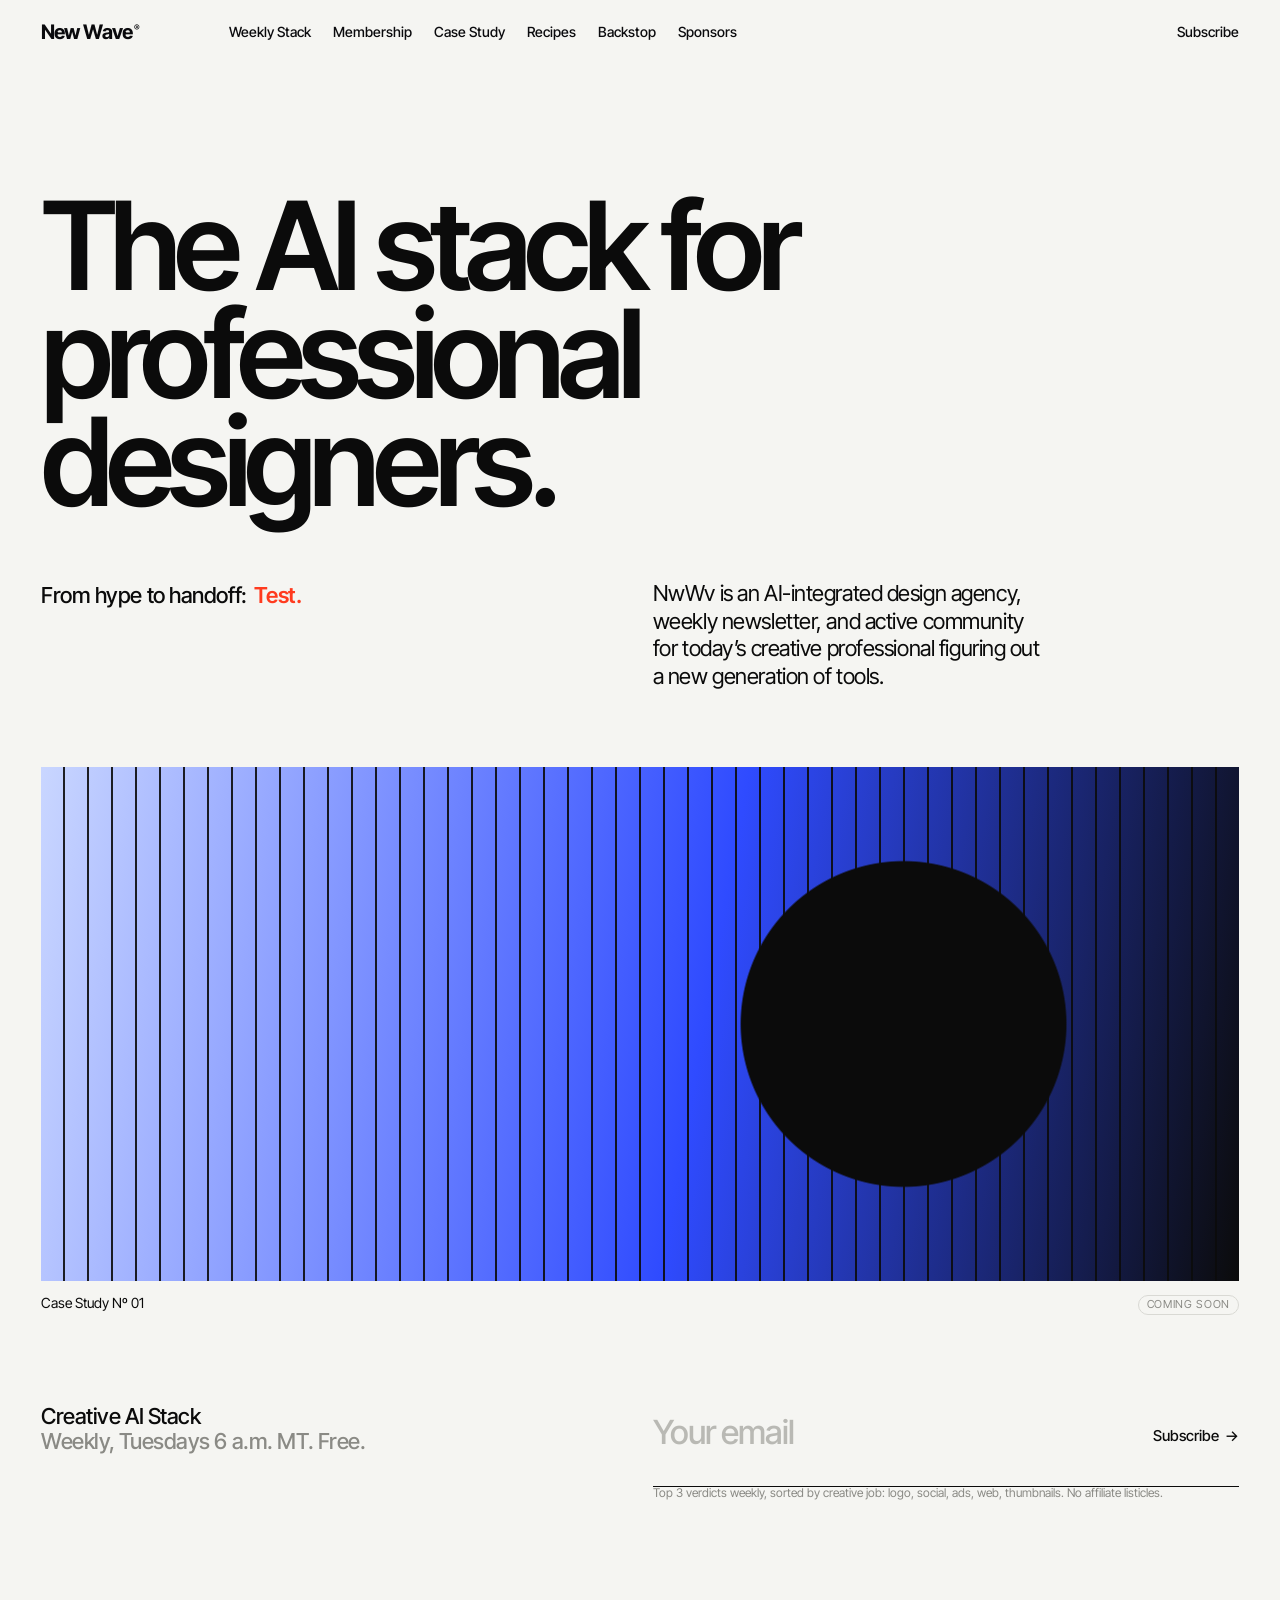
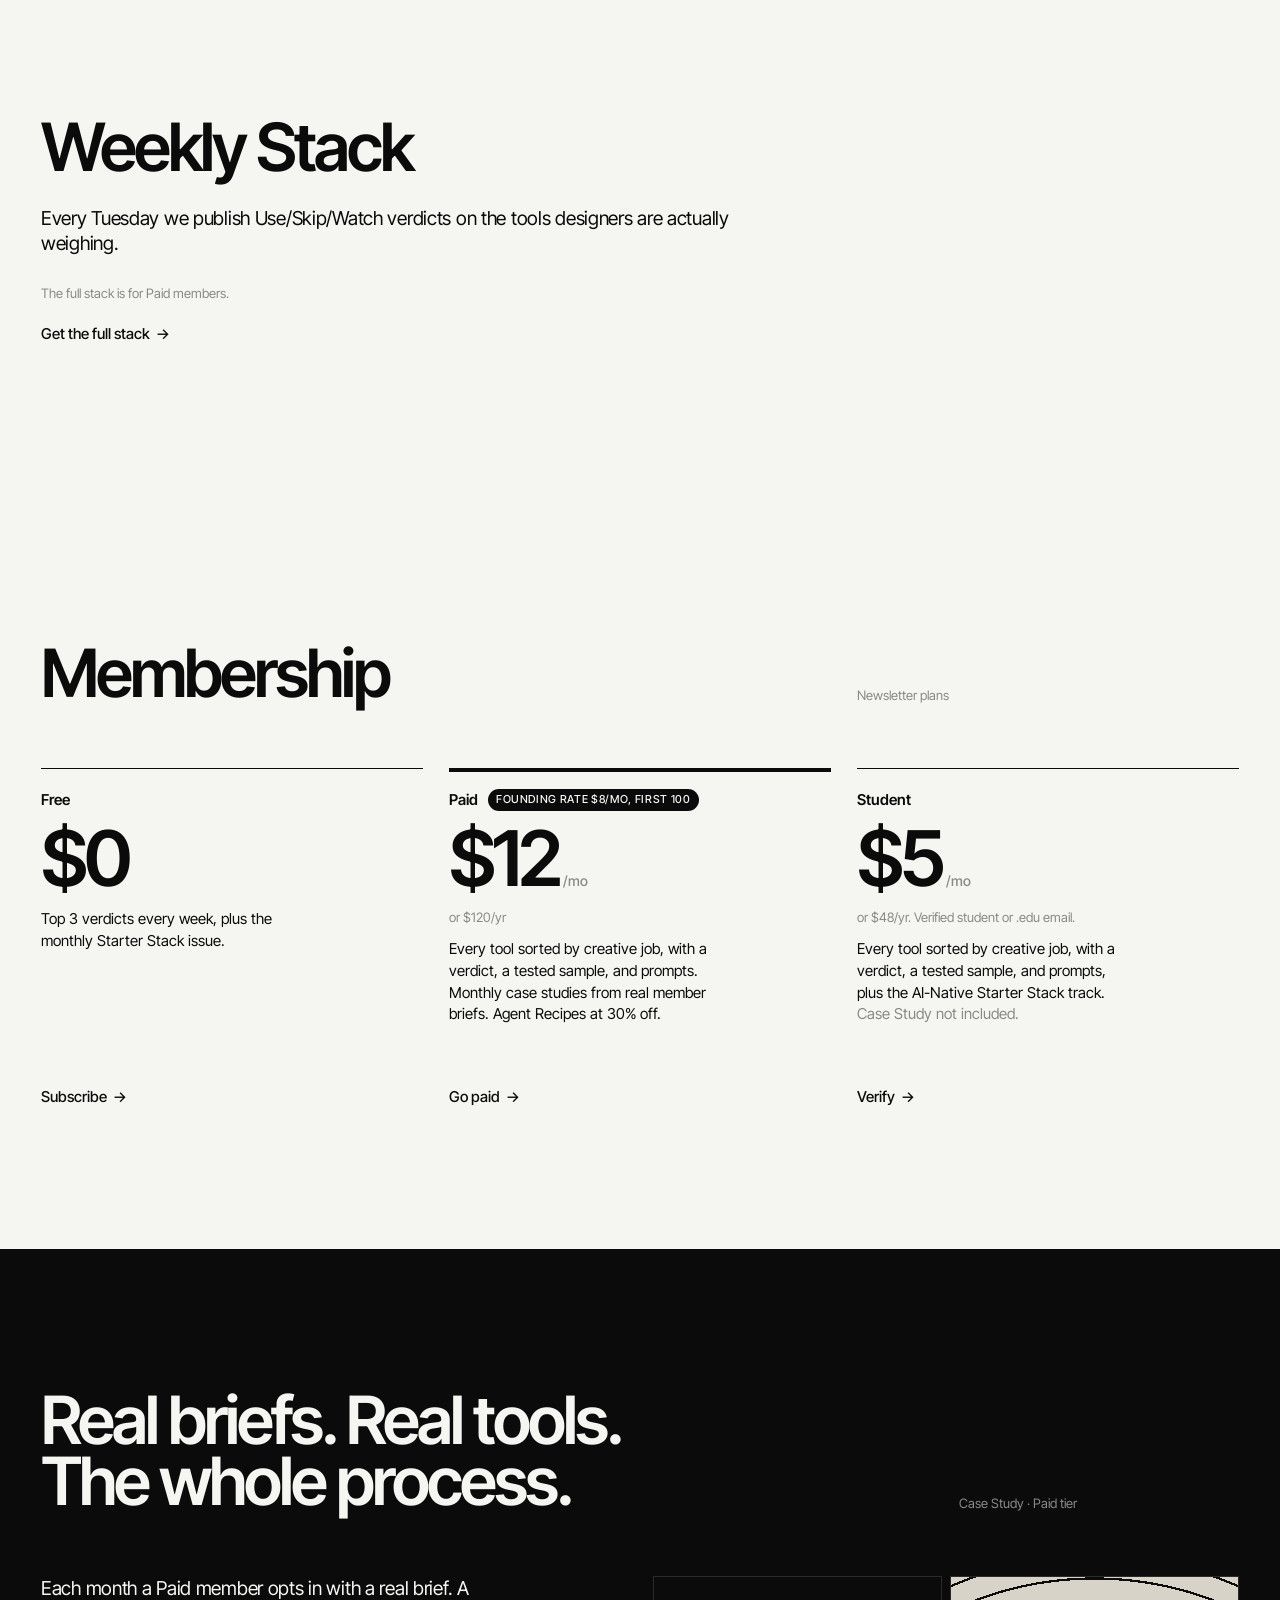
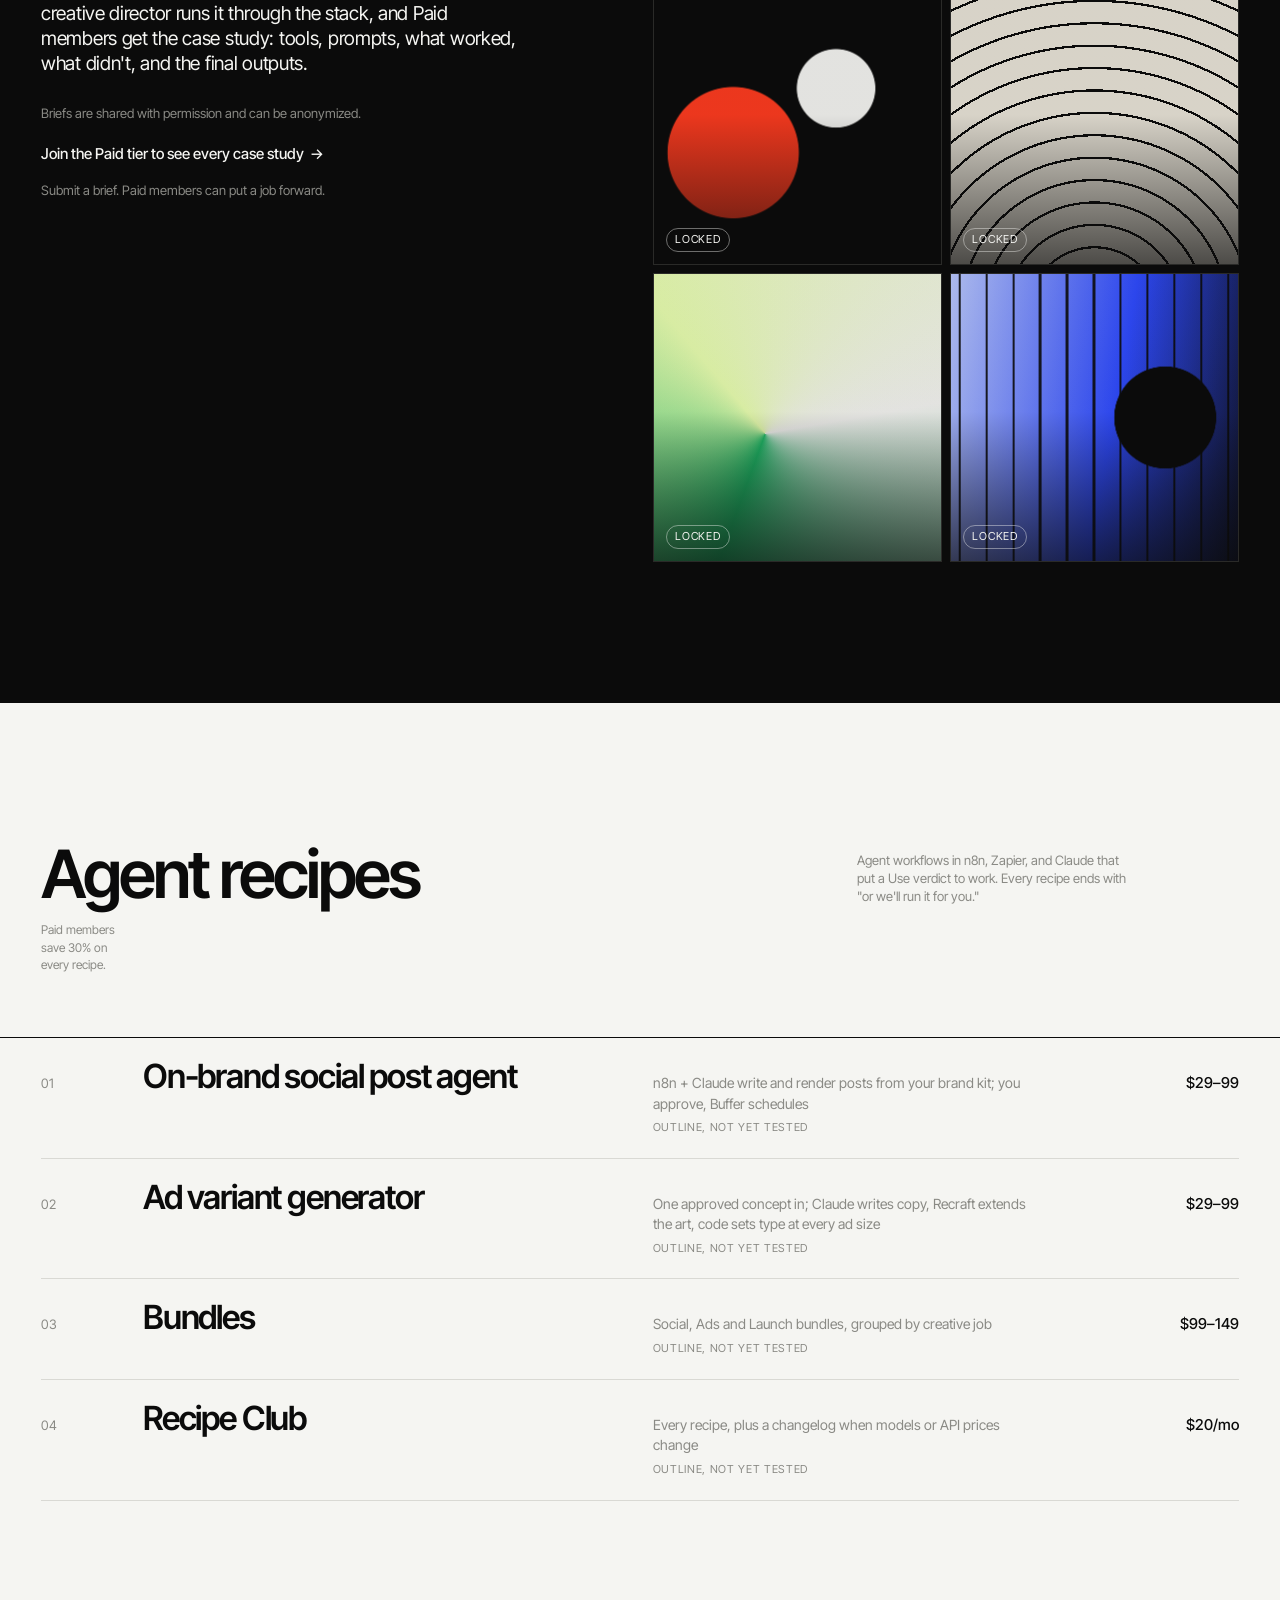
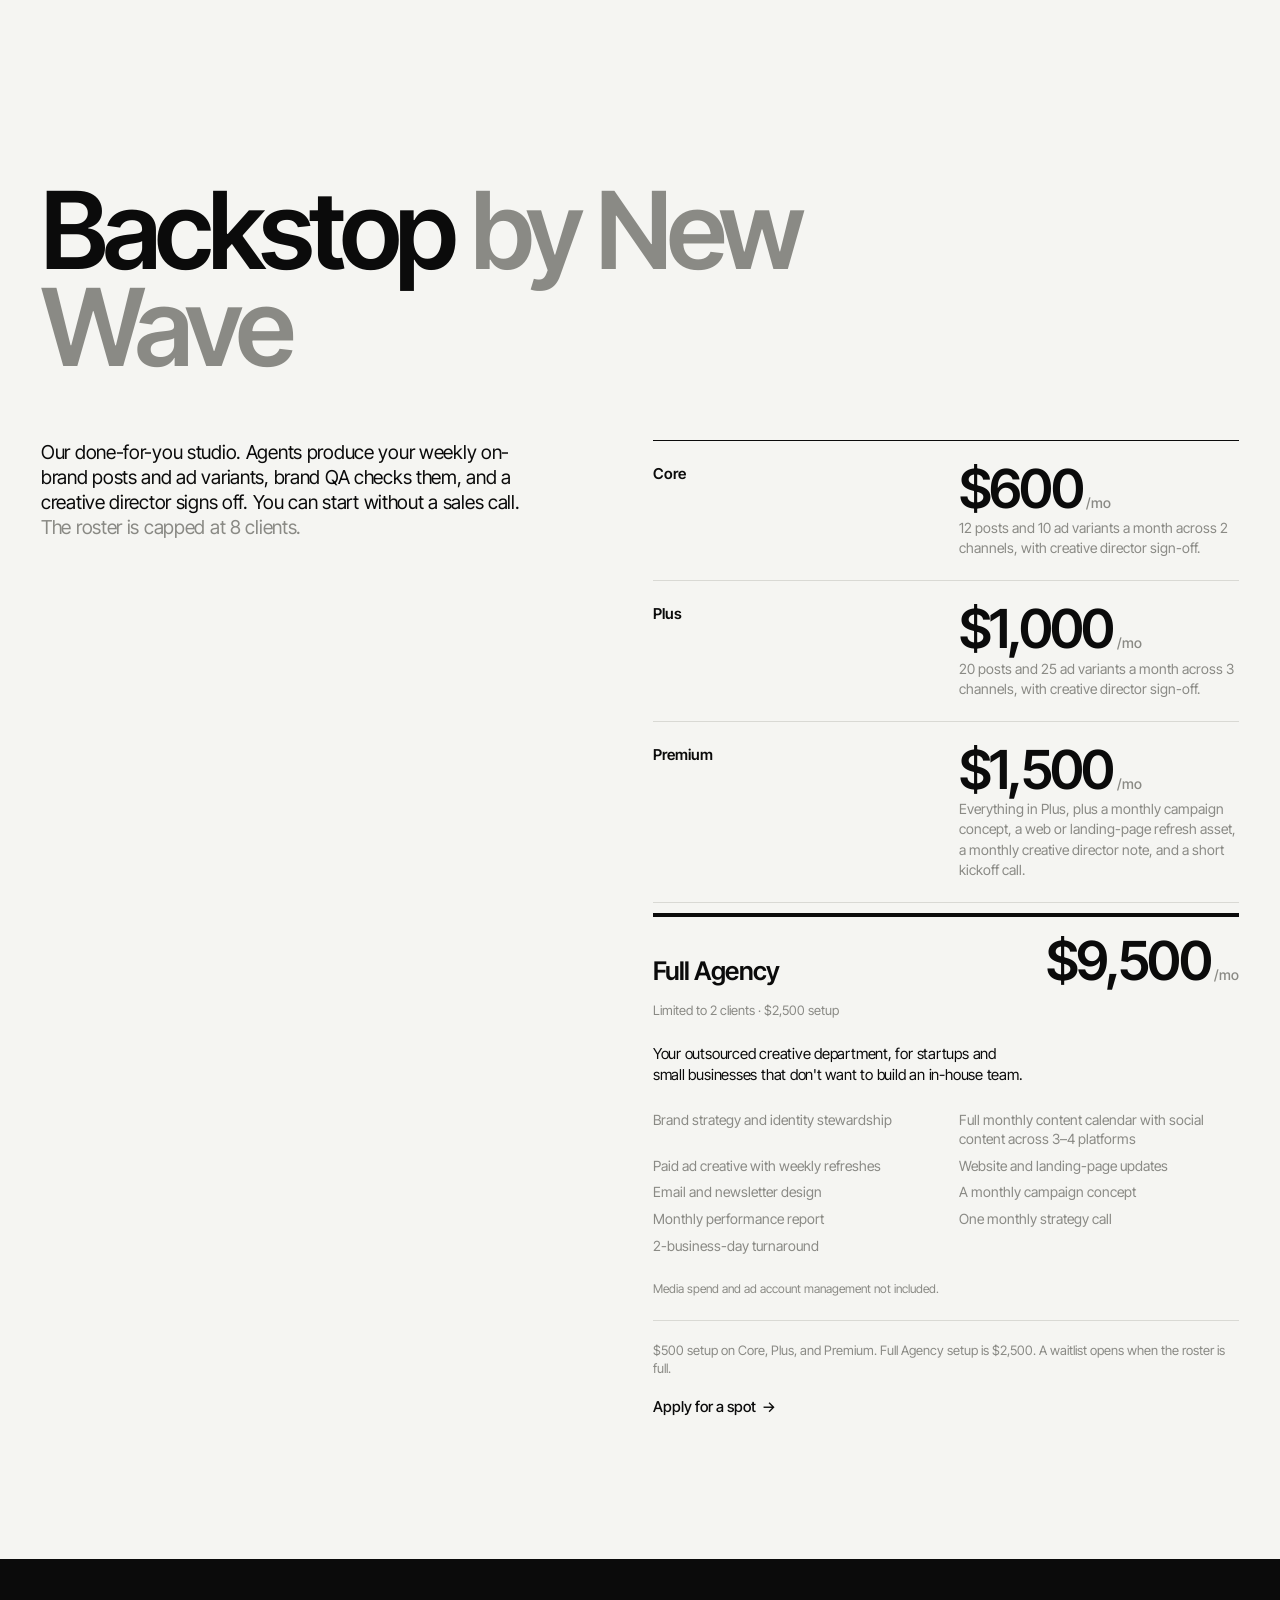
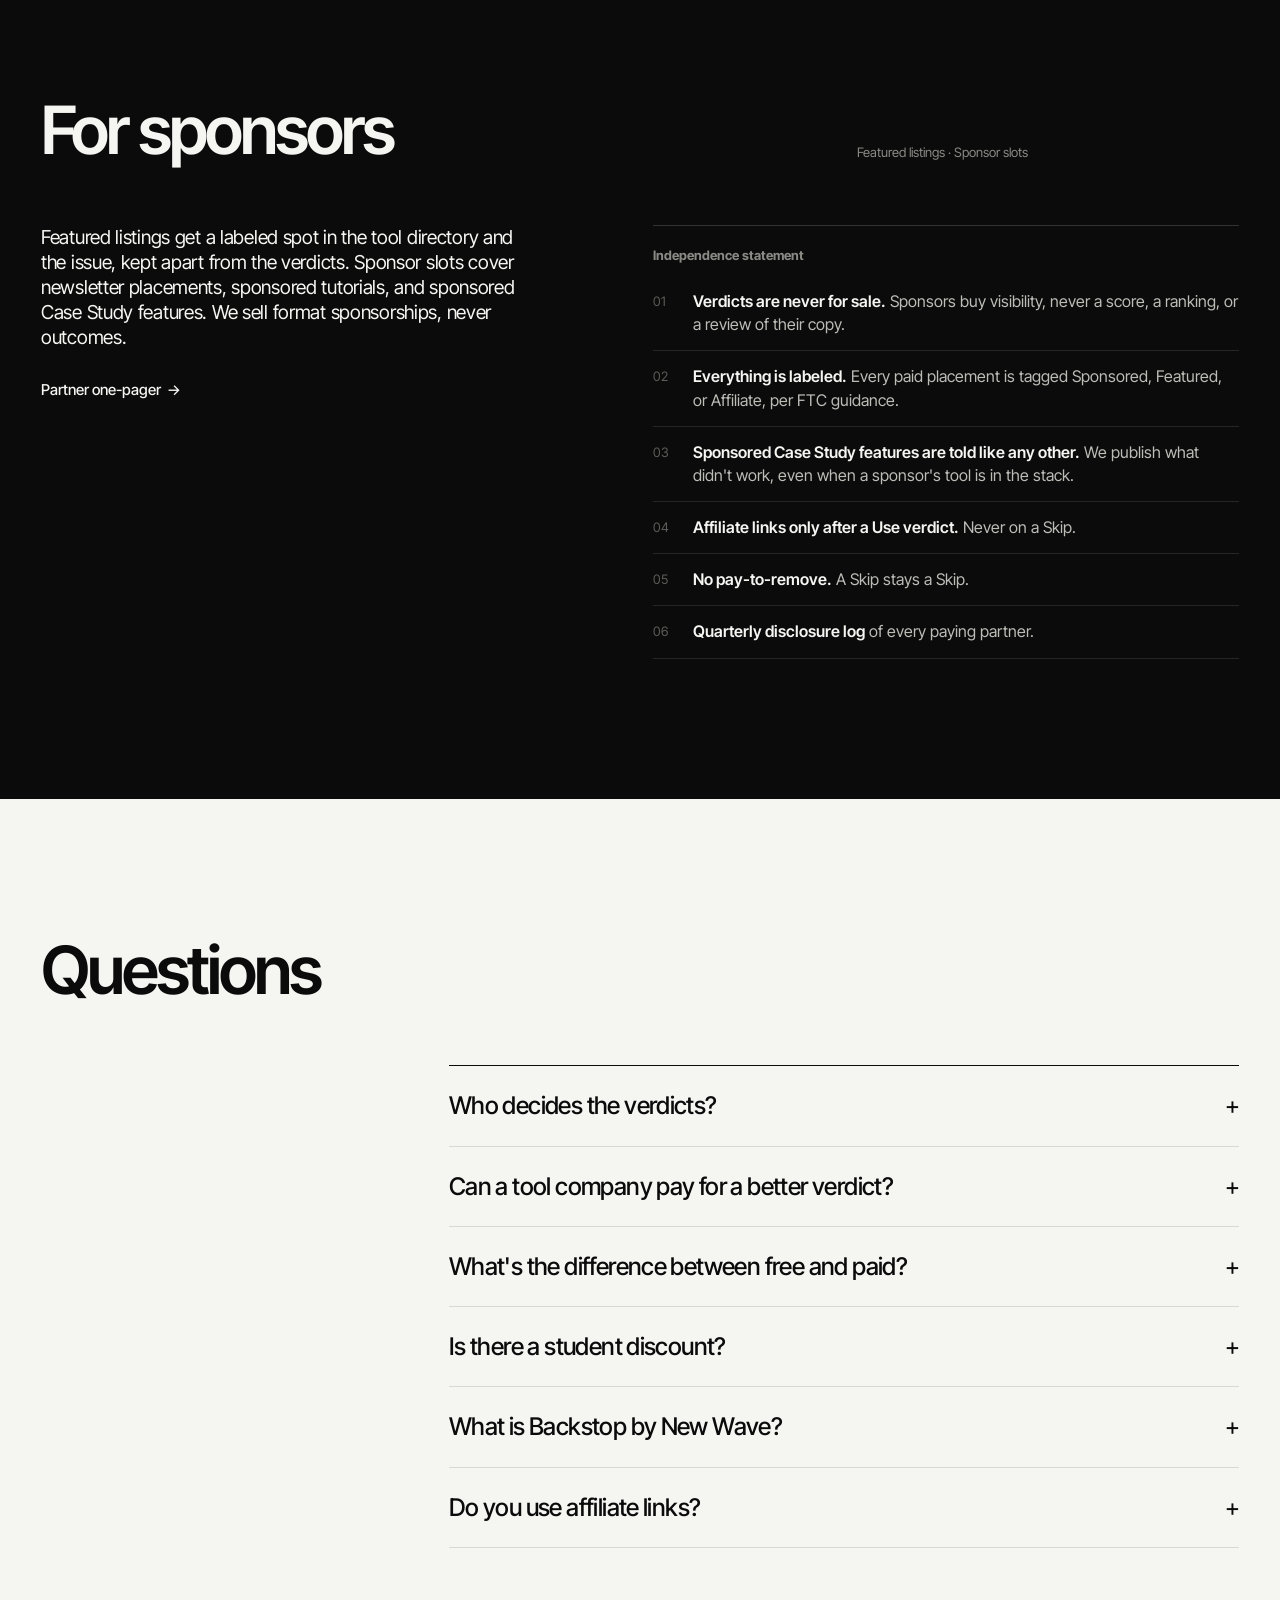
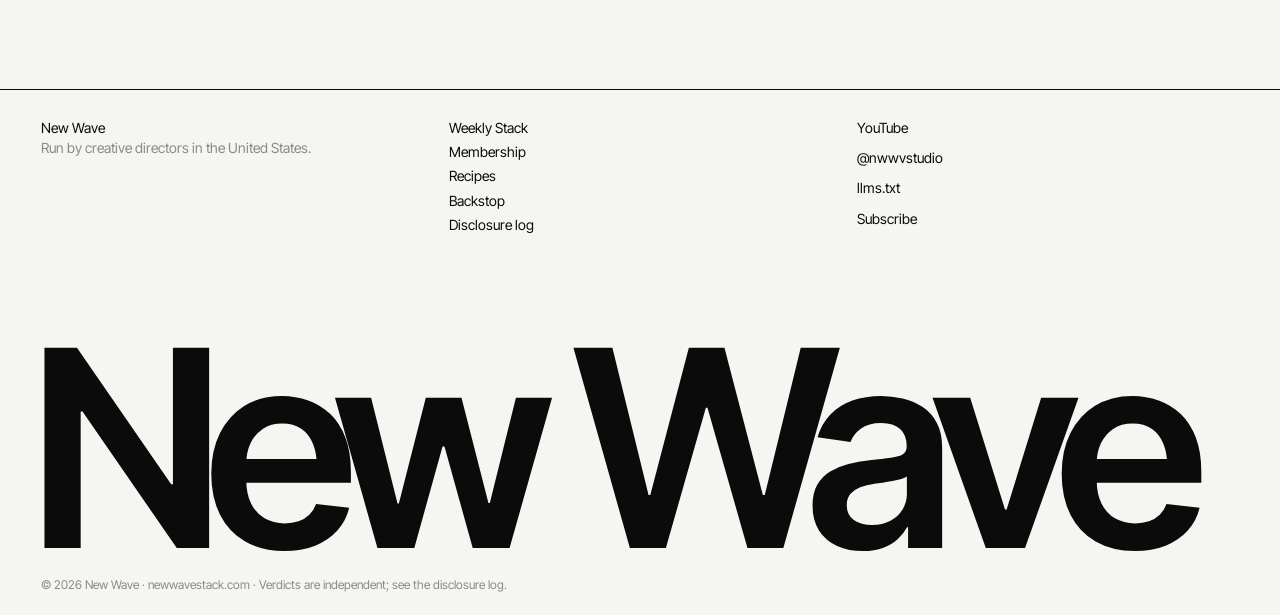
==== index.html @ 05b8a493 "Fix newsletter signup across the site hosts Co-authored-by: coltbaby <coltbaby@users.noreply.github." ====
<!doctype html>
<html lang="en">
<head>
<meta charset="utf-8">
<meta name="viewport" content="width=device-width, initial-scale=1">
<title>New Wave: The AI stack for professional designers</title>
<meta name="description" content="New Wave tests new AI tools on real creative jobs every week and gives a creative director's verdict: Use, Skip, or Watch. Get the Creative AI Stack newsletter, case studies, agent recipes, and Backstop, our done-for-you studio.">
<link rel="canonical" href="https://newwavestack.com/">
<meta name="robots" content="index, follow">
<meta name="theme-color" content="#0b0b0b">
<meta property="og:type" content="website">
<meta property="og:site_name" content="New Wave">
<meta property="og:title" content="New Wave: The AI stack for professional designers">
<meta property="og:description" content="Weekly Use / Skip / Watch verdicts on AI tools, sorted by creative job. From a working creative director.">
<meta property="og:url" content="https://www.newwavestack.com">
<meta property="og:image" content="https://www.newwavestack.com/og.png">
<meta name="twitter:card" content="summary_large_image">
<meta name="twitter:site" content="@nwwvstudio">
<meta name="twitter:title" content="New Wave: The AI stack for professional designers">
<meta name="twitter:description" content="Weekly Use / Skip / Watch verdicts on AI tools, sorted by creative job.">
<meta name="twitter:image" content="https://www.newwavestack.com/og.png">
<link rel="icon" href="/favicon.ico" sizes="32x32">
<link rel="icon" href="/favicon.svg" type="image/svg+xml">
<link rel="apple-touch-icon" href="/apple-touch-icon.png">
<link rel="manifest" href="/site.webmanifest">
<link rel="alternate" type="text/plain" href="/llms.txt" title="LLM summary">
<link rel="preconnect" href="https://fonts.googleapis.com"><link rel="preconnect" href="https://fonts.gstatic.com" crossorigin>
<link href="https://fonts.googleapis.com/css2?family=Inter+Tight:ital,wght@0,400;0,500;0,600;0,700;1,400&display=swap" rel="stylesheet">
<link rel="stylesheet" href="styles.css">
<script type="application/ld+json">
{"@context":"https://schema.org","@graph":[
{"@type":"Organization","@id":"https://newwavestack.com/#org","name":"New Wave","url":"https://newwavestack.com/","logo":"https://newwavestack.com/logo.png","slogan":"The AI stack for professional designers","address":{"@type":"PostalAddress","addressCountry":"US"},"sameAs":["https://x.com/nwwvstudio"]},
{"@type":"WebSite","@id":"https://newwavestack.com/#website","url":"https://newwavestack.com/","name":"New Wave","description":"Weekly Use / Skip / Watch verdicts on AI tools for professional designers.","publisher":{"@id":"https://newwavestack.com/#org"},"inLanguage":"en-US"},
{"@type":"FAQPage","mainEntity":[
{"@type":"Question","name":"Who decides the verdicts?","acceptedAnswer":{"@type":"Answer","text":"AI agents scout and run first-pass tests. A working creative director reviews the outputs and makes every final Use / Skip / Watch call."}},
{"@type":"Question","name":"Can a tool company pay for a better verdict?","acceptedAnswer":{"@type":"Answer","text":"No. Sponsors and featured listings buy labeled visibility, never a score, a ranking, or copy review. There is no pay-to-remove for Skip verdicts."}},
{"@type":"Question","name":"What is the difference between free and paid?","acceptedAnswer":{"@type":"Answer","text":"Free readers get the top 3 verdicts in the Tuesday newsletter. The full Weekly Stack is for Paid members. Paid is $12/mo or $120/yr, with a founding rate of $8/mo for the first 100 members. Paid members get every tool sorted by creative job, tested samples, prompts, and monthly case studies from real member briefs, plus 30% off every Agent Recipe."}},
{"@type":"Question","name":"Is there a student discount?","acceptedAnswer":{"@type":"Answer","text":"Yes. Verified students or .edu emails get the paid newsletter for $5/mo or $48/yr, plus the AI-Native Starter Stack track. Case Study is not included."}},
{"@type":"Question","name":"What is Backstop by New Wave?","acceptedAnswer":{"@type":"Answer","text":"Our done-for-you studio. Agents produce weekly on-brand social posts and ad variants, and a human creative director approves them. Plans are $600, $1,000, or $1,500 per month plus a $500 setup fee, with a roster capped at 8 clients. Full Agency is $9,500 per month plus a $2,500 setup fee, limited to 2 clients."}},
{"@type":"Question","name":"Do you use affiliate links?","acceptedAnswer":{"@type":"Answer","text":"Only on tools rated Use, always disclosed, and never on tools rated Skip. Affiliate status never decides a verdict."}}
]}]}
</script>
</head>
<body>
<a class="skiplink" href="#main">Skip to content</a>
<header class="nav" data-nav>
  <a href="#" class="logo" aria-label="New Wave">N<span class="logo-drop">e</span>w<span class="logo-drop">&nbsp;</span>W<span class="logo-drop">a</span>v<span class="logo-drop">e</span><sup>®</sup></a>
  <nav aria-label="Primary">
    <ul class="navlinks" id="navlinks">
      <li><a href="#weekly-stack">Weekly Stack</a></li><li><a href="#membership">Membership</a></li><li><a href="#case-study">Case Study</a></li><li><a href="#recipes">Recipes</a></li><li><a href="#backstop">Backstop</a></li><li><a href="#sponsors">Sponsors</a></li>
    </ul>
  </nav>
  <a class="navcta" href="#subscribe">Subscribe</a>
  <button class="menu" type="button" aria-expanded="false" aria-controls="navlinks"><span></span><span></span><span class="sr">Menu</span></button>
</header>

<main id="main">
<section class="hero grid" aria-labelledby="hero-h">
  <h1 id="hero-h" class="display">The AI stack for professional designers.</h1>
  <p class="hero-verb c-1-5" aria-live="off">From hype to handoff: <span class="rot" data-rot><b class="v-use">Explore.</b><b class="v-skp">Test.</b><b class="v-wat">Design.</b></span></p>
  <p class="hero-lede c-7-12">NwWv is an AI-integrated design agency, weekly newsletter, and active community for today’s creative professional figuring out a new generation of tools.</p>
</section>

<section class="plate-hero" aria-label="Case Study Nº 01">
  <figure class="plate p-a reveal"><div class="art art-1" role="img" aria-label="Abstract artwork for Case Study Nº 01"></div><figcaption><span>Case Study Nº 01</span><span class="lbl">Coming soon</span></figcaption></figure>
</section>

<section id="subscribe" class="grid signup-row" aria-labelledby="sub-h">
  <h2 id="sub-h" class="c-1-5 h-s">Creative AI Stack<br><span class="mute">Weekly, Tuesdays 6 a.m. MT. Free.</span></h2>
  <form class="signup c-7-12" action="https://www.newwavestack.com/api/subscribe" method="post" aria-label="Newsletter signup">
    <label for="email" class="sr">Email address</label>
    <input class="hp" type="text" name="website_url" tabindex="-1" autocomplete="off" aria-hidden="true">
    <input id="email" type="email" name="email" placeholder="Your email" required autocomplete="email" maxlength="254">
    <button type="submit" class="arrow-btn" aria-label="Subscribe">Subscribe <i>→</i></button>
    <p class="fine">Top 3 verdicts weekly, sorted by creative job: logo, social, ads, web, thumbnails. No affiliate listicles.</p>
    <p class="ok" role="status" aria-live="polite" hidden></p>
  </form>
</section>

<div id="verdicts"></div>
<div id="weekly-stacks"></div>
<section id="weekly-stack" class="sec" aria-labelledby="v-h">
  <header class="sec-h grid"><h2 id="v-h" class="c-1-8 h-l">Weekly Stack</h2></header>
  <div class="grid">
    <div class="c-1-7">
      <p class="body-l">Every Tuesday we publish Use/Skip/Watch verdicts on the tools designers are actually weighing.</p>
      <p class="meta">The full stack is for Paid members.</p>
      <a class="arrow-btn act-cta" href="#membership">Get the full stack <i>→</i></a>
    </div>
  </div>
</section>

<div id="pricing"></div>
<section id="membership" class="sec" aria-labelledby="p-h">
  <header class="sec-h grid"><h2 id="p-h" class="c-1-8 h-l">Membership</h2><p class="c-9-12 meta">Newsletter plans</p></header>
  <div class="plans grid">
    <article class="plan c-1-4"><h3>Free</h3><p class="amt">$0</p><p>Top 3 verdicts every week, plus the monthly Starter Stack issue.</p><a class="arrow-btn" href="#subscribe">Subscribe <i>→</i></a></article>
    <article class="plan c-5-8 on"><h3>Paid <span class="flag">Founding rate $8/mo, first 100</span></h3><p class="amt">$12<small>/mo</small></p><p class="meta">or $120/yr</p><p>Every tool sorted by creative job, with a verdict, a tested sample, and prompts. Monthly case studies from real member briefs. Agent Recipes at 30% off.</p><a class="arrow-btn" href="#">Go paid <i>→</i></a></article>
    <article class="plan c-9-12"><h3>Student</h3><p class="amt">$5<small>/mo</small></p><p class="meta">or $48/yr. Verified student or .edu email.</p><p>Every tool sorted by creative job, with a verdict, a tested sample, and prompts, plus the AI-Native Starter Stack track. <span class="mute">Case Study not included.</span></p><a class="arrow-btn" href="#">Verify <i>→</i></a></article>
  </div>
</section>

<section id="case-study" class="sec ink" aria-labelledby="s-h">
  <header class="sec-h grid"><h2 id="s-h" class="c-1-9 h-l">Real briefs. Real tools.<br>The whole process.</h2><p class="c-10-12 meta">Case Study · Paid tier</p></header>
  <div class="grid">
    <div class="c-1-5">
      <p class="body-l">Each month a Paid member opts in with a real brief. A creative director runs it through the stack, and Paid members get the case study: tools, prompts, what worked, what didn't, and the final outputs.</p>
      <p class="meta dim">Briefs are shared with permission and can be anonymized.</p>
      <a class="arrow-btn act-cta" href="#membership">Join the Paid tier to see every case study <i>→</i></a>
      <p class="meta dim">Submit a brief. Paid members can put a job forward.</p>
    </div>
    <div class="c-7-12">
      <div class="previews">
        <div class="tile"><div class="art art-2" role="presentation"></div><span class="lock">Locked</span></div>
        <div class="tile"><div class="art art-3" role="presentation"></div><span class="lock">Locked</span></div>
        <div class="tile"><div class="art art-4" role="presentation"></div><span class="lock">Locked</span></div>
        <div class="tile"><div class="art art-1" role="presentation"></div><span class="lock">Locked</span></div>
      </div>
    </div>
  </div>
</section>

<section id="recipes" class="sec" aria-labelledby="r-h">
  <header class="sec-h grid"><h2 id="r-h" class="c-1-8 h-l">Agent recipes</h2><p class="c-9-12 meta">Agent workflows in n8n, Zapier, and Claude that put a Use verdict to work. Every recipe ends with "or we'll run it for you."</p><p class="fine c-1-12 recipe-note">Paid members save 30% on every recipe.</p></header>
  <ul class="index">
    <li><a href="#"><span class="n">01</span><span class="t">On-brand social post agent</span><span class="d">n8n + Claude write and render posts from your brand kit; you approve, Buffer schedules</span><span class="s">Outline, not yet tested</span><span class="p">$29–99</span></a></li>
    <li><a href="#"><span class="n">02</span><span class="t">Ad variant generator</span><span class="d">One approved concept in; Claude writes copy, Recraft extends the art, code sets type at every ad size</span><span class="s">Outline, not yet tested</span><span class="p">$29–99</span></a></li>
    <li><a href="#"><span class="n">03</span><span class="t">Bundles</span><span class="d">Social, Ads and Launch bundles, grouped by creative job</span><span class="s">Outline, not yet tested</span><span class="p">$99–149</span></a></li>
    <li><a href="#"><span class="n">04</span><span class="t">Recipe Club</span><span class="d">Every recipe, plus a changelog when models or API prices change</span><span class="s">Outline, not yet tested</span><span class="p">$20/mo</span></a></li>
  </ul>
</section>

<section id="backstop" class="sec" aria-labelledby="b-h">
  <header class="sec-h grid"><h2 id="b-h" class="c-1-10 display-2">Backstop<span class="mute"> by New Wave</span></h2></header>
  <div class="grid">
    <p class="c-1-5 body-l">Our done-for-you studio. Agents produce your weekly on-brand posts and ad variants, brand QA checks them, and a creative director signs off. You can start without a sales call. <span class="mute">The roster is capped at 8 clients.</span></p>
    <div class="c-7-12 tiers">
      <article class="tier"><h3>Core</h3><p class="amt">$600<small>/mo</small></p><p>12 posts and 10 ad variants a month across 2 channels, with creative director sign-off.</p></article>
      <article class="tier"><h3>Plus</h3><p class="amt">$1,000<small>/mo</small></p><p>20 posts and 25 ad variants a month across 3 channels, with creative director sign-off.</p></article>
      <article class="tier"><h3>Premium</h3><p class="amt">$1,500<small>/mo</small></p><p>Everything in Plus, plus a monthly campaign concept, a web or landing-page refresh asset, a monthly creative director note, and a short kickoff call.</p></article>
      <article class="tier tier-flag">
        <h3>Full Agency</h3>
        <p class="amt">$9,500<small>/mo</small></p>
        <p class="limit">Limited to 2 clients · $2,500 setup</p>
        <p class="pitch">Your outsourced creative department, for startups and small businesses that don't want to build an in-house team.</p>
        <ul class="includes">
          <li>Brand strategy and identity stewardship</li>
          <li>Full monthly content calendar with social content across 3–4 platforms</li>
          <li>Paid ad creative with weekly refreshes</li>
          <li>Website and landing-page updates</li>
          <li>Email and newsletter design</li>
          <li>A monthly campaign concept</li>
          <li>Monthly performance report</li>
          <li>One monthly strategy call</li>
          <li>2-business-day turnaround</li>
        </ul>
        <p class="fine">Media spend and ad account management not included.</p>
      </article>
      <div class="tier-foot"><p class="meta">$500 setup on Core, Plus, and Premium. Full Agency setup is $2,500. A waitlist opens when the roster is full.</p><a href="#" class="arrow-btn">Apply for a spot <i>→</i></a></div>
    </div>
  </div>
</section>

<section id="sponsors" class="sec ink" aria-labelledby="sp-h">
  <header class="sec-h grid"><h2 id="sp-h" class="c-1-8 h-l">For sponsors</h2><p class="c-9-12 meta">Featured listings · Sponsor slots</p></header>
  <div class="grid">
    <div class="c-1-5">
      <p class="body-l">Featured listings get a labeled spot in the tool directory and the issue, kept apart from the verdicts. Sponsor slots cover newsletter placements, sponsored tutorials, and sponsored Case Study features. We sell format sponsorships, never outcomes.</p>
      <a class="arrow-btn" href="#">Partner one-pager <i>→</i></a>
    </div>
    <aside class="c-7-12 indep" aria-labelledby="ind-h">
      <h3 id="ind-h" class="meta">Independence statement</h3>
      <ol>
        <li><span><b>Verdicts are never for sale.</b> Sponsors buy visibility, never a score, a ranking, or a review of their copy.</span></li>
        <li><span><b>Everything is labeled.</b> Every paid placement is tagged Sponsored, Featured, or Affiliate, per FTC guidance.</span></li>
        <li><span><b>Sponsored Case Study features are told like any other.</b> We publish what didn't work, even when a sponsor's tool is in the stack.</span></li>
        <li><span><b>Affiliate links only after a Use verdict.</b> Never on a Skip.</span></li>
        <li><span><b>No pay-to-remove.</b> A Skip stays a Skip.</span></li>
        <li><span><b>Quarterly disclosure log</b> of every paying partner.</span></li>
      </ol>
    </aside>
  </div>
</section>

<section id="faq" class="sec" aria-labelledby="f-h">
  <header class="sec-h grid"><h2 id="f-h" class="c-1-8 h-l">Questions</h2></header>
  <div class="grid"><div class="faq c-5-12">
    <details><summary>Who decides the verdicts?</summary><p>AI agents scout and run first-pass tests. A working creative director reviews the outputs and makes every final Use / Skip / Watch call.</p></details>
    <details><summary>Can a tool company pay for a better verdict?</summary><p>No. Sponsors and featured listings buy labeled visibility, never a score, a ranking, or copy review. There is no pay-to-remove for Skip verdicts.</p></details>
    <details><summary>What's the difference between free and paid?</summary><p>Free readers get the top 3 verdicts in the Tuesday newsletter. The full Weekly Stack is for Paid members. Paid is $12/mo or $120/yr, with a founding rate of $8/mo for the first 100 members. Paid members get every tool sorted by creative job, tested samples, prompts, and monthly case studies from real member briefs, plus 30% off every Agent Recipe.</p></details>
    <details><summary>Is there a student discount?</summary><p>Yes. Verified students or .edu emails get the paid newsletter for $5/mo or $48/yr, plus the AI-Native Starter Stack track. Case Study is not included.</p></details>
    <details><summary>What is Backstop by New Wave?</summary><p>Our done-for-you studio. Agents produce weekly on-brand social posts and ad variants, and a human creative director approves them. Plans are $600, $1,000, or $1,500 per month plus a $500 setup fee, with a roster capped at 8 clients. Full Agency is $9,500 per month plus a $2,500 setup fee, limited to 2 clients.</p></details>
    <details><summary>Do you use affiliate links?</summary><p>Only on tools rated Use, always disclosed, and never on tools rated Skip. Affiliate status never decides a verdict.</p></details>
  </div></div>
</section>
</main>

<footer class="foot">
  <div class="grid foot-top">
    <p class="c-1-4">New Wave<br><span class="mute">Run by creative directors in the United States.</span></p>
    <ul class="c-5-8"><li><a href="#weekly-stack">Weekly Stack</a></li><li><a href="#membership">Membership</a></li><li><a href="#recipes">Recipes</a></li><li><a href="#backstop">Backstop</a></li><li><a href="#sponsors">Disclosure log</a></li></ul>
    <ul class="c-9-12"><li><a href="#">YouTube</a></li><li><a href="https://x.com/nwwvstudio" target="_blank" rel="noopener">@nwwvstudio</a></li><li><a href="/llms.txt">llms.txt</a></li><li><a href="#subscribe">Subscribe</a></li></ul>
  </div>
  <p class="wordmark" aria-hidden="true">New Wave</p>
  <p class="fine foot-fine">© 2026 New Wave · newwavestack.com · Verdicts are independent; see the disclosure log.</p>
</footer>
<script src="main.js" defer></script>
</body>
</html>
---- styles.css ----
:root{--bg:#f5f5f2;--ink:#0b0b0b;--mute:#8a8a85;--line:#d9d9d4;--use:#1fbf6a;--skp:#ff3b1f;--wat:#2f4bff;--g:clamp(16px,2vw,28px);--pad:clamp(20px,3.2vw,48px);--f:"Inter Tight",system-ui,sans-serif;--ease:cubic-bezier(.2,.7,.1,1)}
*{box-sizing:border-box;margin:0;padding:0}
html{scroll-behavior:smooth}
body{background:var(--bg);color:var(--ink);font:400 16px/1.45 var(--f);-webkit-font-smoothing:antialiased}
a{color:inherit;text-decoration:none}ul,ol{list-style:none}
::selection{background:var(--ink);color:var(--bg)}
.sr{position:absolute;width:1px;height:1px;overflow:hidden;clip:rect(0 0 0 0)}
.skiplink{position:absolute;left:-999px}.skiplink:focus{left:12px;top:12px;background:var(--ink);color:var(--bg);padding:8px 12px;z-index:20}
:focus-visible{outline:2px solid var(--wat);outline-offset:3px}
.grid{display:grid;grid-template-columns:repeat(12,1fr);column-gap:var(--g);padding:0 var(--pad)}
.c-1-4{grid-column:1/5}.c-1-5{grid-column:1/6}.c-1-7{grid-column:1/8}.c-1-8{grid-column:1/9}.c-1-9{grid-column:1/10}.c-1-10{grid-column:1/11}.c-3-9{grid-column:3/10}.c-5-8{grid-column:5/9}.c-5-12{grid-column:5/13}.c-7-12{grid-column:7/13}.c-8-12{grid-column:8/13}.c-9-12{grid-column:9/13}.c-10-12{grid-column:10/13}
.mute{color:var(--mute)}.meta{font-size:13px;line-height:1.4;color:var(--mute)}.fine{font-size:12px;color:var(--mute)}
/* nav */
.nav{position:fixed;inset:0 0 auto;z-index:10;display:grid;grid-template-columns:repeat(12,1fr);column-gap:var(--g);align-items:center;padding:18px var(--pad);transition:transform .5s var(--ease),background .3s;mix-blend-mode:difference;color:#fff}
.nav.hide{transform:translateY(-100%)}
.logo{grid-column:1/4;font-weight:700;font-size:20px;letter-spacing:-.04em;white-space:nowrap}.logo sup{font-size:9px;font-weight:500;margin-left:1px}
.logo-drop{display:inline-block;max-width:var(--w,1em);margin-right:-.04em;clip-path:inset(0);letter-spacing:0;opacity:1;vertical-align:baseline;white-space:nowrap;transition:max-width .4s var(--ease),opacity .4s var(--ease),margin-right .4s var(--ease)}
.nav.scrolled .logo-drop{max-width:0;margin-right:0;opacity:0}
.navlinks{grid-column:4/11;display:flex;gap:22px;font-size:14px;font-weight:500}
.navlinks a{white-space:nowrap}
.navlinks a,.foot a,.arrow-btn{background:linear-gradient(currentColor,currentColor) 0 100%/0 1px no-repeat;transition:background-size .45s var(--ease)}
.navlinks a:hover,.foot a:hover,.arrow-btn:hover{background-size:100% 1px}
.navcta{grid-column:11/13;justify-self:end;font-size:14px;font-weight:500}
.menu{display:none}
/* type */
.display{font-weight:600;font-size:clamp(56px,9.6vw,172px);line-height:.88;letter-spacing:-.055em;grid-column:1/13;max-width:11.5ch}
.display-2{font-weight:600;font-size:clamp(52px,8.4vw,150px);line-height:.9;letter-spacing:-.05em}
.h-l{font-weight:600;font-size:clamp(40px,5.2vw,88px);line-height:.92;letter-spacing:-.045em}
.h-s{font-weight:500;font-size:22px;line-height:1.15;letter-spacing:-.02em}
.body-l{font-size:clamp(18px,1.5vw,22px);line-height:1.3;letter-spacing:-.015em;margin-bottom:28px}
/* hero */
.hero{padding-top:clamp(120px,15vw,220px);row-gap:clamp(40px,5vw,72px);padding-bottom:clamp(48px,6vw,96px)}
.hero-verb{font-size:22px;letter-spacing:-.02em;font-weight:500;display:flex;gap:.35em;flex-wrap:wrap}
.rot{position:relative;display:inline-block;height:1.2em;overflow:hidden;overflow:clip;min-width:4.2em}
.rot b{position:absolute;left:0;top:0;font-weight:600;opacity:1;transform:translateY(110%);transition:transform .7s var(--ease),opacity .7s var(--ease)}
.rot b.is-active{transform:none}
.rot b.is-exit{opacity:0;transform:translateY(-110%)}
.rot b.is-instant{transition:none}
.v-use{color:var(--use)}.v-skp{color:var(--skp)}.v-wat{color:var(--wat)}
.hero-lede{font-size:22px;line-height:1.25;letter-spacing:-.02em;max-width:30ch}
/* art plates: original CSS compositions standing in for tool output */
.plate-hero{padding:0 var(--pad)}
.plate{overflow:hidden}
.art{width:100%;aspect-ratio:16/9;transition:transform 1.1s var(--ease);background:#ddd}
.art.tall{aspect-ratio:4/5}
.art-1{aspect-ratio:21/9;background:
 radial-gradient(circle at 72% 50%,#0b0b0b 0 18%,transparent 18.2%),
 repeating-linear-gradient(90deg,transparent 0 22px,rgba(11,11,11,.9) 22px 24px),
 linear-gradient(100deg,#c9d6ff,#2f4bff 55%,#0b0b0b)}
.art-2{background:radial-gradient(circle at 30% 60%,#ff3b1f 0 22%,transparent 22.3%),radial-gradient(circle at 62% 40%,#f5f5f2 0 14%,transparent 14.3%),#0b0b0b}
.art-3{background:repeating-radial-gradient(circle at 50% 110%,#e9e4d8 0 18px,#0b0b0b 18px 20px)}
.art-4{background:conic-gradient(from 200deg at 40% 55%,#1fbf6a,#e9ffb0,#f5f5f2,#1fbf6a);}
.plate figcaption,.cap{display:flex;gap:12px;align-items:baseline;padding-top:12px;font-size:14px}
.lbl,.job{margin-left:auto;color:var(--mute)}
.lbl{border:1px solid var(--line);padding:1px 8px;border-radius:99px;font-size:11px;text-transform:uppercase;letter-spacing:.06em}
/* signup */
.signup-row{padding-top:clamp(56px,7vw,110px);padding-bottom:clamp(56px,7vw,110px);align-items:start}
.signup{display:grid;grid-template-columns:1fr auto;border-bottom:1px solid var(--ink);row-gap:0}
.signup input{border:0;background:transparent;font:500 clamp(24px,2.6vw,40px)/1 var(--f);letter-spacing:-.03em;padding:8px 0 16px;outline:0;min-width:0}
.signup input::placeholder{color:#b9b9b4}
.signup .hp{position:absolute;left:-9999px;width:1px;height:1px;padding:0;overflow:hidden}
.signup .fine,.signup .ok{grid-column:1/3;position:relative;top:16px}
.signup .ok.is-err{color:var(--skp)}
.signup .arrow-btn:disabled{opacity:.4;cursor:default}
.signup .arrow-btn:disabled:hover i{transform:none}
.arrow-btn{display:inline-flex;gap:.4em;align-items:center;font:500 15px var(--f);background-color:transparent;border:0;cursor:pointer;color:inherit;padding-bottom:2px;align-self:center}
.arrow-btn i{font-style:normal;display:inline-block;transition:transform .45s var(--ease)}.arrow-btn:hover i{transform:translateX(5px)}
/* sections */
.sec{padding:clamp(88px,11vw,180px) 0}
.sec-h{margin-bottom:clamp(40px,5vw,80px);align-items:end}
.sec-h .meta{justify-self:start;max-width:34ch}
#weekly-stack>.sec-h{margin-bottom:clamp(18px,2.2vw,28px)}
.verdict-key{padding:0 var(--pad);margin-bottom:clamp(28px,3.4vw,48px);display:grid;gap:6px}
.legend{display:flex;flex-wrap:wrap;align-items:baseline;font:400 12px/1.45 ui-monospace,SFMono-Regular,Menlo,Consolas,monospace;color:var(--mute)}
.legend>span{white-space:nowrap}
.legend>span+span::before{content:"·";margin:0 .7em}
.legend b{font-weight:500}
.verdict-key .fine{max-width:78ch;line-height:1.45}
.ink{background:var(--ink);color:var(--bg)}.ink .meta,.ink .mute{color:#8a8a85}
/* work */
.work{row-gap:clamp(56px,7vw,110px);align-items:start}
.item-link{display:block}.item-link .art{will-change:transform}
.item-link>div:first-child{overflow:hidden}
.item{overflow:visible}.item .art{transform-origin:center}
.item-link:hover .art{transform:scale(1.035)}
.item-link{position:relative}
.cap h3{font-size:14px;font-weight:600}
.v{font-size:14px;font-weight:500;display:inline-flex;align-items:center;gap:6px}
.v::before{content:"";width:7px;height:7px;border-radius:50%;background:currentColor}
.item-link .lbl{display:inline-block;margin-top:10px}
.note{font-size:14px;color:var(--mute);max-width:46ch;margin-top:8px;opacity:0;transform:translateY(-4px);transition:.5s var(--ease)}
.item-link:hover .note,.item-link:focus .note{opacity:1;transform:none}
.recipe-note{margin-top:16px}
#verdicts,#weekly-stacks,#weekly-stack,#pricing,#membership{scroll-margin-top:76px}
.item:nth-child(2){margin-top:clamp(80px,12vw,200px)}
/* plate wrapper overflow for scale */
.item .art{display:block}
.item-link{overflow:hidden}
/* case study */
.dim{color:#5c5c58}
.act-cta{margin:22px 0 16px}
.previews{display:grid;grid-template-columns:1fr 1fr;gap:8px}
.tile{position:relative;overflow:hidden;border:1px solid #2a2a28}
.tile .art{aspect-ratio:1;transform:scale(1.12)}
.tile:hover .art{transform:scale(1.18)}
.tile::after{content:"";position:absolute;inset:0;background:linear-gradient(to top,rgba(11,11,11,.7),rgba(11,11,11,.08) 52%);pointer-events:none}
.lock{position:absolute;left:12px;bottom:12px;z-index:1;font-size:11px;letter-spacing:.08em;text-transform:uppercase;color:#f5f5f2;border:1px solid rgba(245,245,242,.42);padding:3px 8px;border-radius:99px}
/* index list */
.index{padding:0 var(--pad);border-top:1px solid var(--ink)}
.index a{display:grid;grid-template-columns:repeat(12,1fr);column-gap:var(--g);align-items:baseline;padding:22px 0;border-bottom:1px solid var(--line);transition:padding .5s var(--ease),color .3s}
.index .n{grid-column:1/2;font-size:13px;color:var(--mute)}
.index .t{grid-column:2/7;font-weight:600;font-size:clamp(24px,2.6vw,40px);letter-spacing:-.035em;line-height:1}
.index .d{grid-column:7/11;font-size:14px;color:var(--mute)}
.index .s{grid-column:7/11;grid-row:2;padding-top:6px;font-size:11px;text-transform:uppercase;letter-spacing:.06em;color:var(--mute)}
.index .p{grid-column:11/13;justify-self:end;font-size:15px;font-weight:500}
.index a:hover{padding-left:18px;padding-right:0}
.index li:hover~li a,.index:hover a:not(:hover){color:#b9b9b4}
/* tiers + plans */
.tiers{border-top:1px solid var(--ink)}
.tier{display:grid;grid-template-columns:1fr 1fr;gap:8px var(--g);padding:22px 0;border-bottom:1px solid var(--line)}
.tier h3{font-size:15px;font-weight:600}.tier p:last-child{grid-column:2;font-size:14px;color:var(--mute);margin-top:-4px}
.amt{font-weight:600;font-size:clamp(40px,4.2vw,68px);line-height:.95;letter-spacing:-.05em;grid-column:2;grid-row:1}
.amt small{font-size:14px;font-weight:500;letter-spacing:0;color:var(--mute);margin-left:4px}
.tier-flag{grid-template-columns:1fr auto;align-items:baseline;border-top:4px solid var(--ink);padding-top:18px;margin-top:10px}
.tier-flag h3{font-size:clamp(22px,2vw,28px);letter-spacing:-.03em}
.tier-flag .amt{white-space:nowrap;justify-self:end}
.tier-flag .limit,.tier-flag .pitch,.tier-flag .includes,.tier.tier-flag p.fine{grid-column:1/-1}
.tier-flag .limit{font-size:13px;color:var(--mute);margin-top:4px}
.tier-flag .pitch{font-size:15px;line-height:1.35;letter-spacing:-.015em;max-width:42ch;margin-top:16px}
.tier-flag .includes{display:grid;grid-template-columns:1fr 1fr;column-gap:var(--g);row-gap:8px;margin-top:18px;font-size:14px;line-height:1.35;color:var(--mute)}
.tier.tier-flag p.fine{margin-top:16px;font-size:12px}
.tier-foot{display:flex;justify-content:space-between;gap:20px;padding-top:20px;flex-wrap:wrap}
.plans{row-gap:40px}
.plan{border-top:1px solid var(--ink);padding-top:20px;display:flex;flex-direction:column;gap:12px;min-height:340px}
.plan h3{font-size:15px;font-weight:600;display:flex;gap:10px;flex-wrap:wrap;align-items:center}
.plan .amt{font-size:clamp(56px,6vw,96px)}
.plan>p:not(.amt):not(.meta){font-size:15px;max-width:30ch}
.plan .arrow-btn{margin-top:auto;align-self:flex-start}
.plan.on{border-top-width:4px;padding-top:17px}
.flag{font-size:11px;font-weight:500;text-transform:uppercase;letter-spacing:.06em;background:var(--ink);color:var(--bg);padding:3px 8px;border-radius:99px}
/* independence */
.indep{border-top:1px solid #333;padding-top:20px}
.indep ol{counter-reset:i;margin-top:12px}
.indep li{counter-increment:i;display:grid;grid-template-columns:40px 1fr;padding:14px 0;border-bottom:1px solid #262624;font-size:16px;color:#bdbdb8}
.indep li::before{content:counter(i,decimal-leading-zero);color:#5c5c58;font-size:13px;padding-top:2px}
.indep b{color:var(--bg);font-weight:600}
/* faq */
.faq{border-top:1px solid var(--ink)}
.faq details{border-bottom:1px solid var(--line)}
.faq summary{list-style:none;cursor:pointer;display:flex;justify-content:space-between;gap:20px;padding:22px 0;font-weight:500;font-size:clamp(20px,1.9vw,28px);letter-spacing:-.025em;transition:color .3s}
.faq summary::-webkit-details-marker{display:none}
.faq summary::after{content:"+";font-weight:400;transition:transform .45s var(--ease)}
.faq details[open] summary::after{transform:rotate(45deg)}
.faq summary:hover{color:var(--mute)}
.faq p{padding:0 0 24px;max-width:56ch;color:#4a4a47}
/* footer */
.foot{background:var(--bg);border-top:1px solid var(--ink);padding-top:28px;overflow:hidden}
.foot-top{font-size:14px;row-gap:24px}.foot ul{display:grid;gap:4px}
.wordmark{font-weight:600;font-size:clamp(80px,21.5vw,400px);line-height:.8;letter-spacing:-.07em;padding:clamp(60px,8vw,140px) var(--pad) 0;white-space:nowrap;margin-left:-.04em}
.foot-fine{padding:18px var(--pad) 22px}
/* reveal */
.reveal{opacity:0;transform:translateY(32px);transition:opacity 1s var(--ease),transform 1s var(--ease)}
.reveal.in{opacity:1;transform:none}
@media (prefers-reduced-motion:reduce){*{transition:none!important}.reveal{opacity:1;transform:none}}
/* mobile */
html.nav-open,body.nav-open{overflow:hidden}
@media (max-width:860px){
 .grid>*{grid-column:1/-1!important}
 .nav{mix-blend-mode:normal;color:var(--ink);background:rgba(245,245,242,.92);grid-template-columns:minmax(0,1fr) auto auto;gap:16px}
 .nav>nav{grid-column:1;grid-row:1;width:0;height:0;overflow:visible}
 .logo{grid-column:1;grid-row:1}.navcta{grid-column:2;grid-row:1}
 .menu{grid-column:3;grid-row:1;position:relative;z-index:2;display:grid;gap:5px;align-content:center;justify-items:center;background:none;border:0;padding:12px;margin-right:-8px;min-width:44px;min-height:44px;cursor:pointer;justify-self:end}
 .menu span:not(.sr){width:22px;height:1.5px;background:currentColor;transition:.4s var(--ease)}
 .menu[aria-expanded=true] span:nth-child(1){transform:translateY(3.25px) rotate(45deg)}.menu[aria-expanded=true] span:nth-child(2){transform:translateY(-3.25px) rotate(-45deg)}
 .logo,.navcta{position:relative;z-index:2}
 .navlinks{position:fixed;inset:0;z-index:1;grid-column:auto;width:auto;height:auto;flex-direction:column;gap:0;background:var(--bg);padding:84px var(--pad) 32px;font-size:32px;font-weight:600;letter-spacing:-.04em;overflow:auto;clip-path:inset(0 0 100% 0);visibility:hidden;pointer-events:none;transition:clip-path .6s var(--ease),visibility 0s linear .6s}
 .nav.is-open{transform:none}
 .navlinks.open{clip-path:inset(0 0 0 0);visibility:visible;pointer-events:auto;transition:clip-path .6s var(--ease),visibility 0s}
 .navlinks li{border-bottom:1px solid var(--line);padding:8px 0}
 .hero{row-gap:28px}.hero-verb,.hero-lede{font-size:19px}
 .legend{flex-direction:column;align-items:flex-start;gap:4px}
 .legend>span+span::before{content:none;margin:0}
 .art-1{aspect-ratio:4/3}
 .item:nth-child(2){margin-top:0}.note{opacity:1;transform:none}
 .sec-h{row-gap:14px}
 .index a{grid-template-columns:28px 1fr auto;row-gap:6px}.index .n{grid-column:1}.index .t{grid-column:2}.index .p{grid-column:3;grid-row:1}.index .d{grid-column:2/4}.index .s{grid-column:2/4;grid-row:auto}
 .signup{grid-template-columns:1fr}.signup .arrow-btn{justify-self:start;padding:12px 0}.signup .fine,.signup .ok{grid-column:1;top:0;padding-bottom:8px}
 .tier{grid-template-columns:1fr}.amt,.tier p:last-child{grid-column:1;grid-row:auto}
 .tier-flag .amt{justify-self:start}
 .tier-flag .includes{grid-template-columns:1fr}
 .plan{min-height:0}
}
@media (max-width:1100px){
 .tier-flag .includes{grid-template-columns:1fr}
}
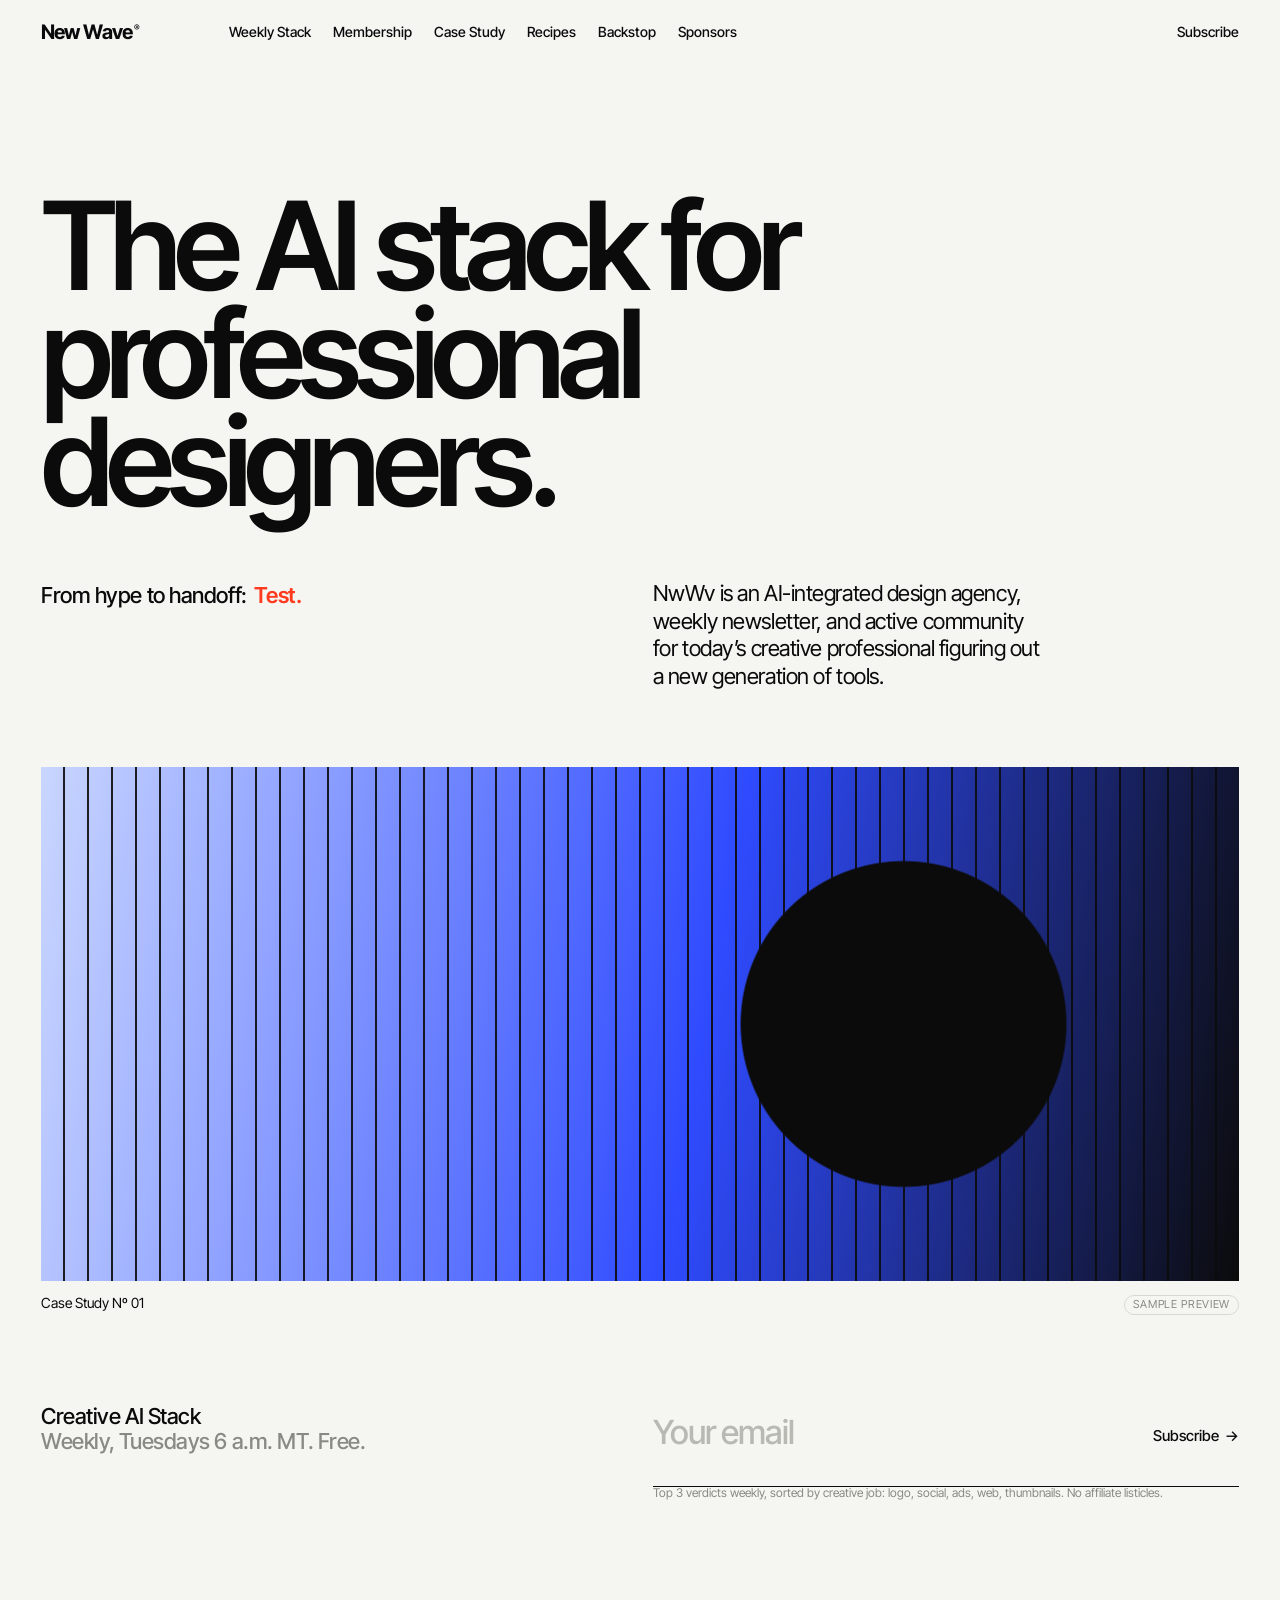
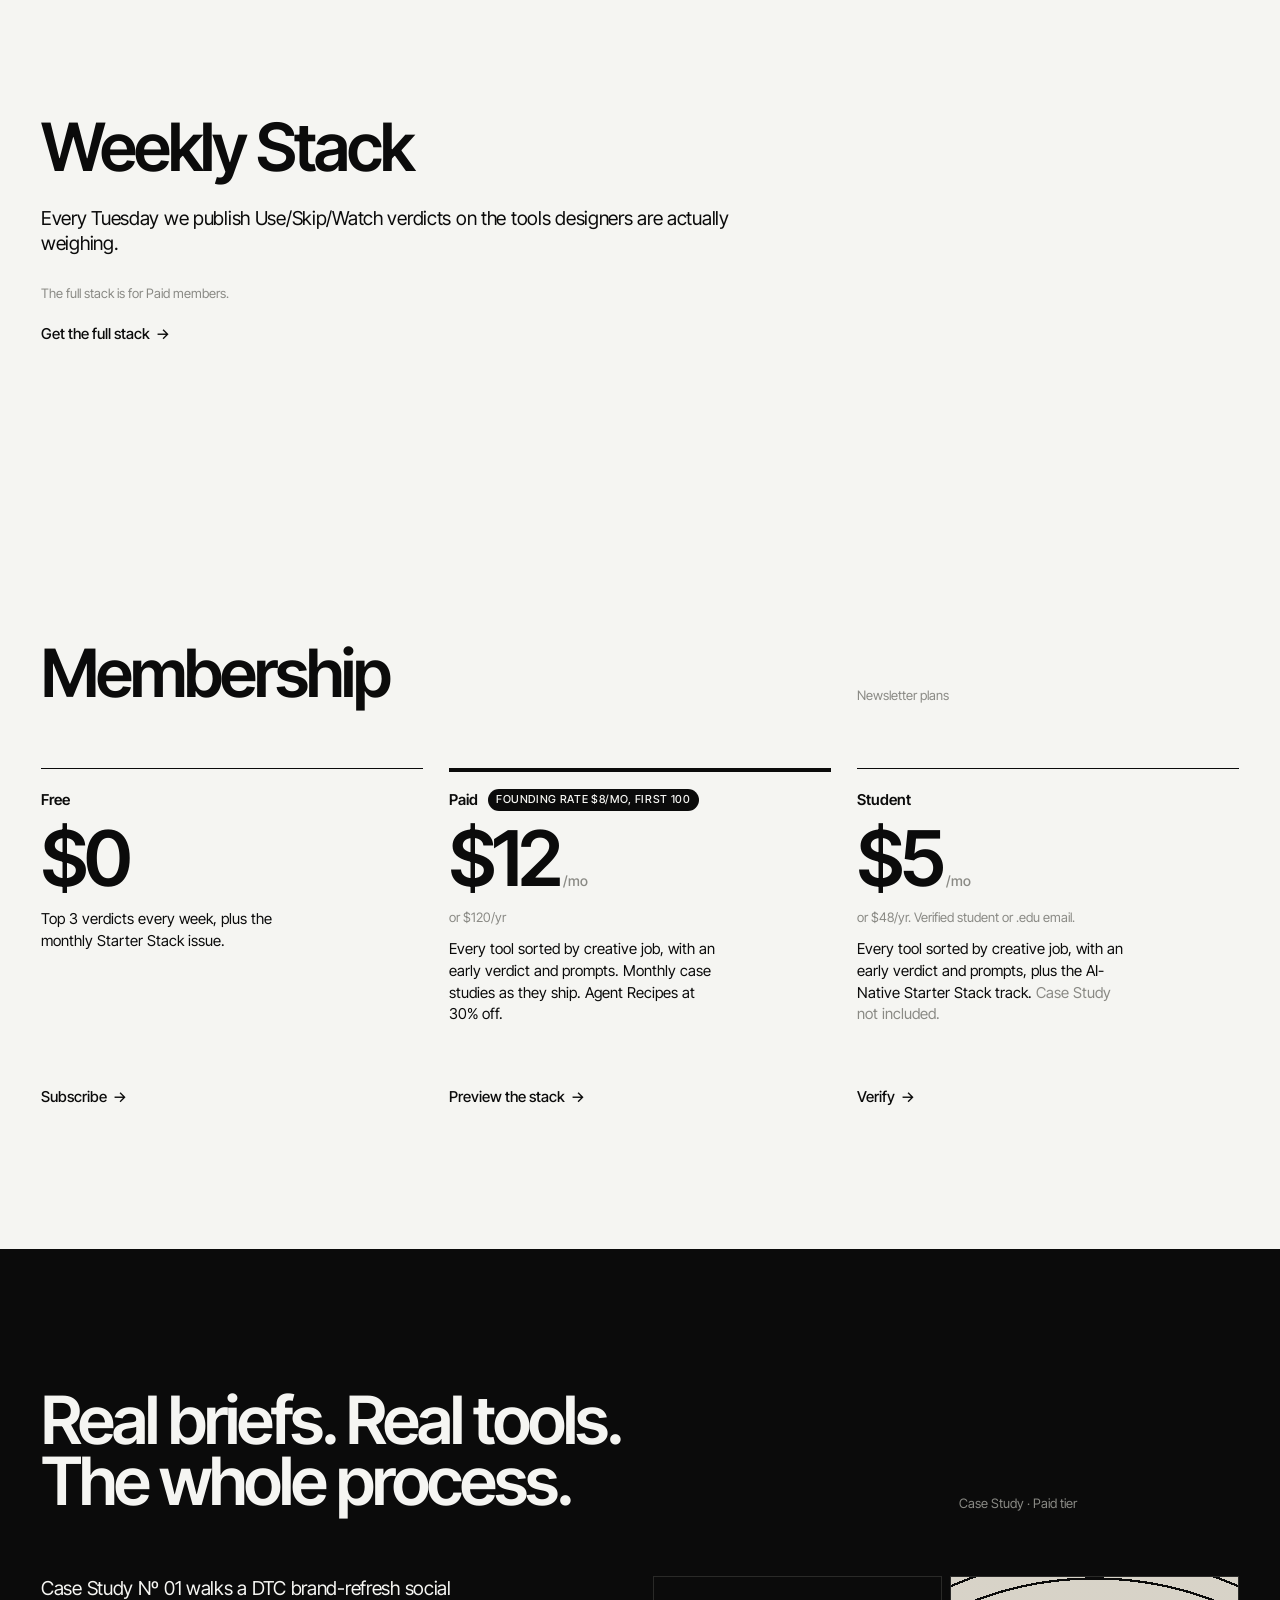
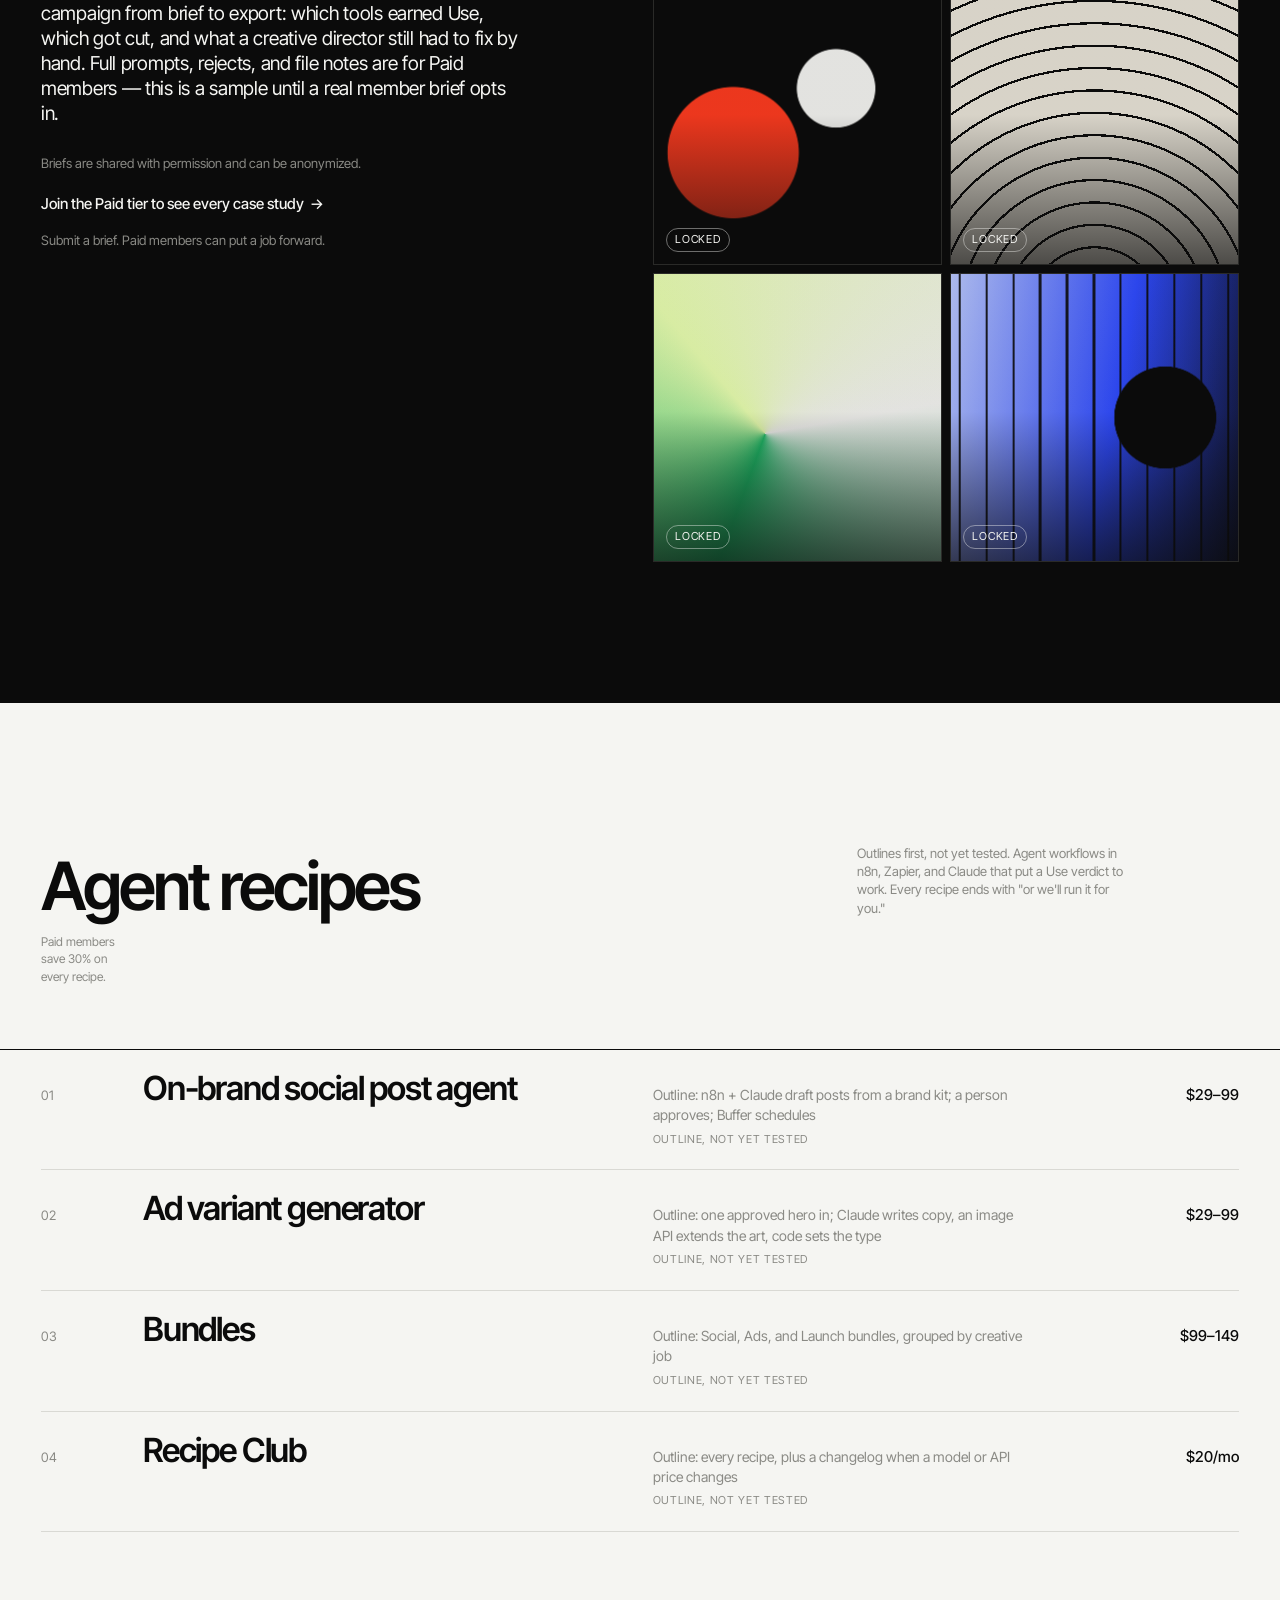
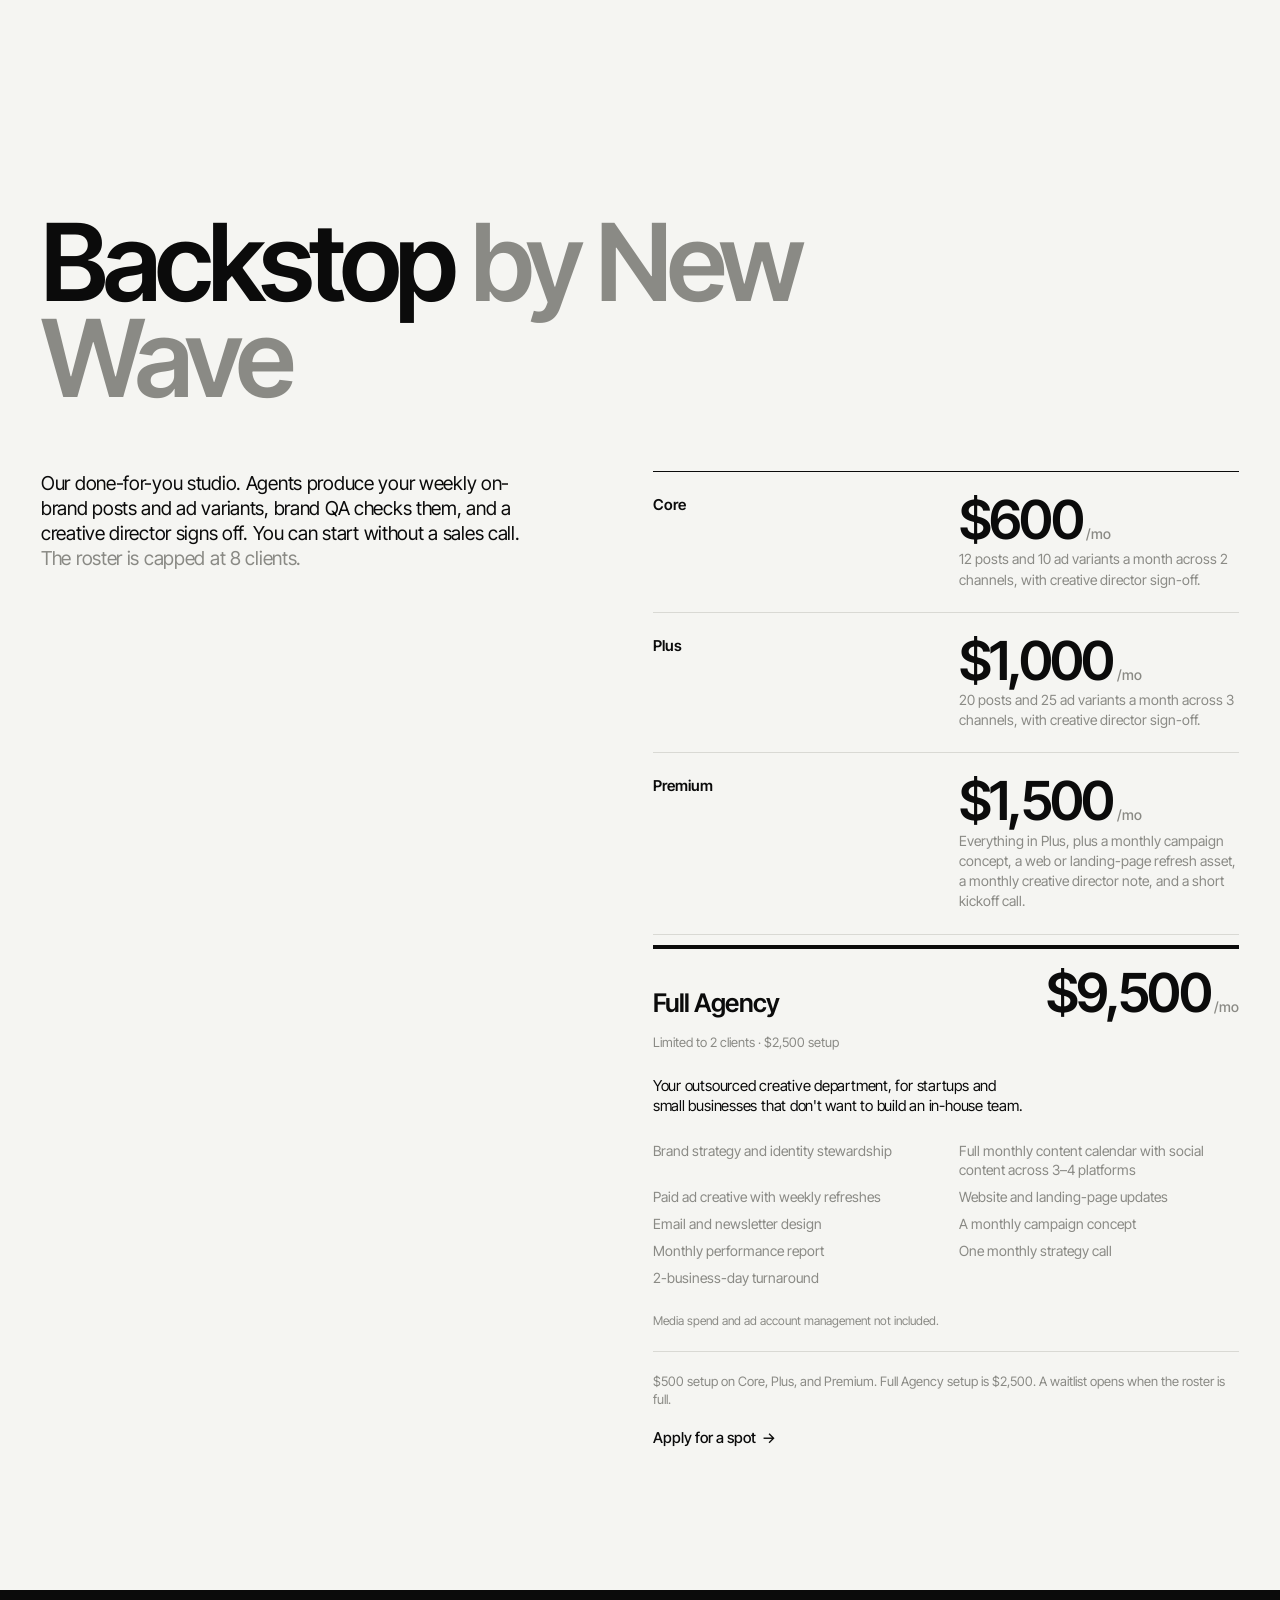
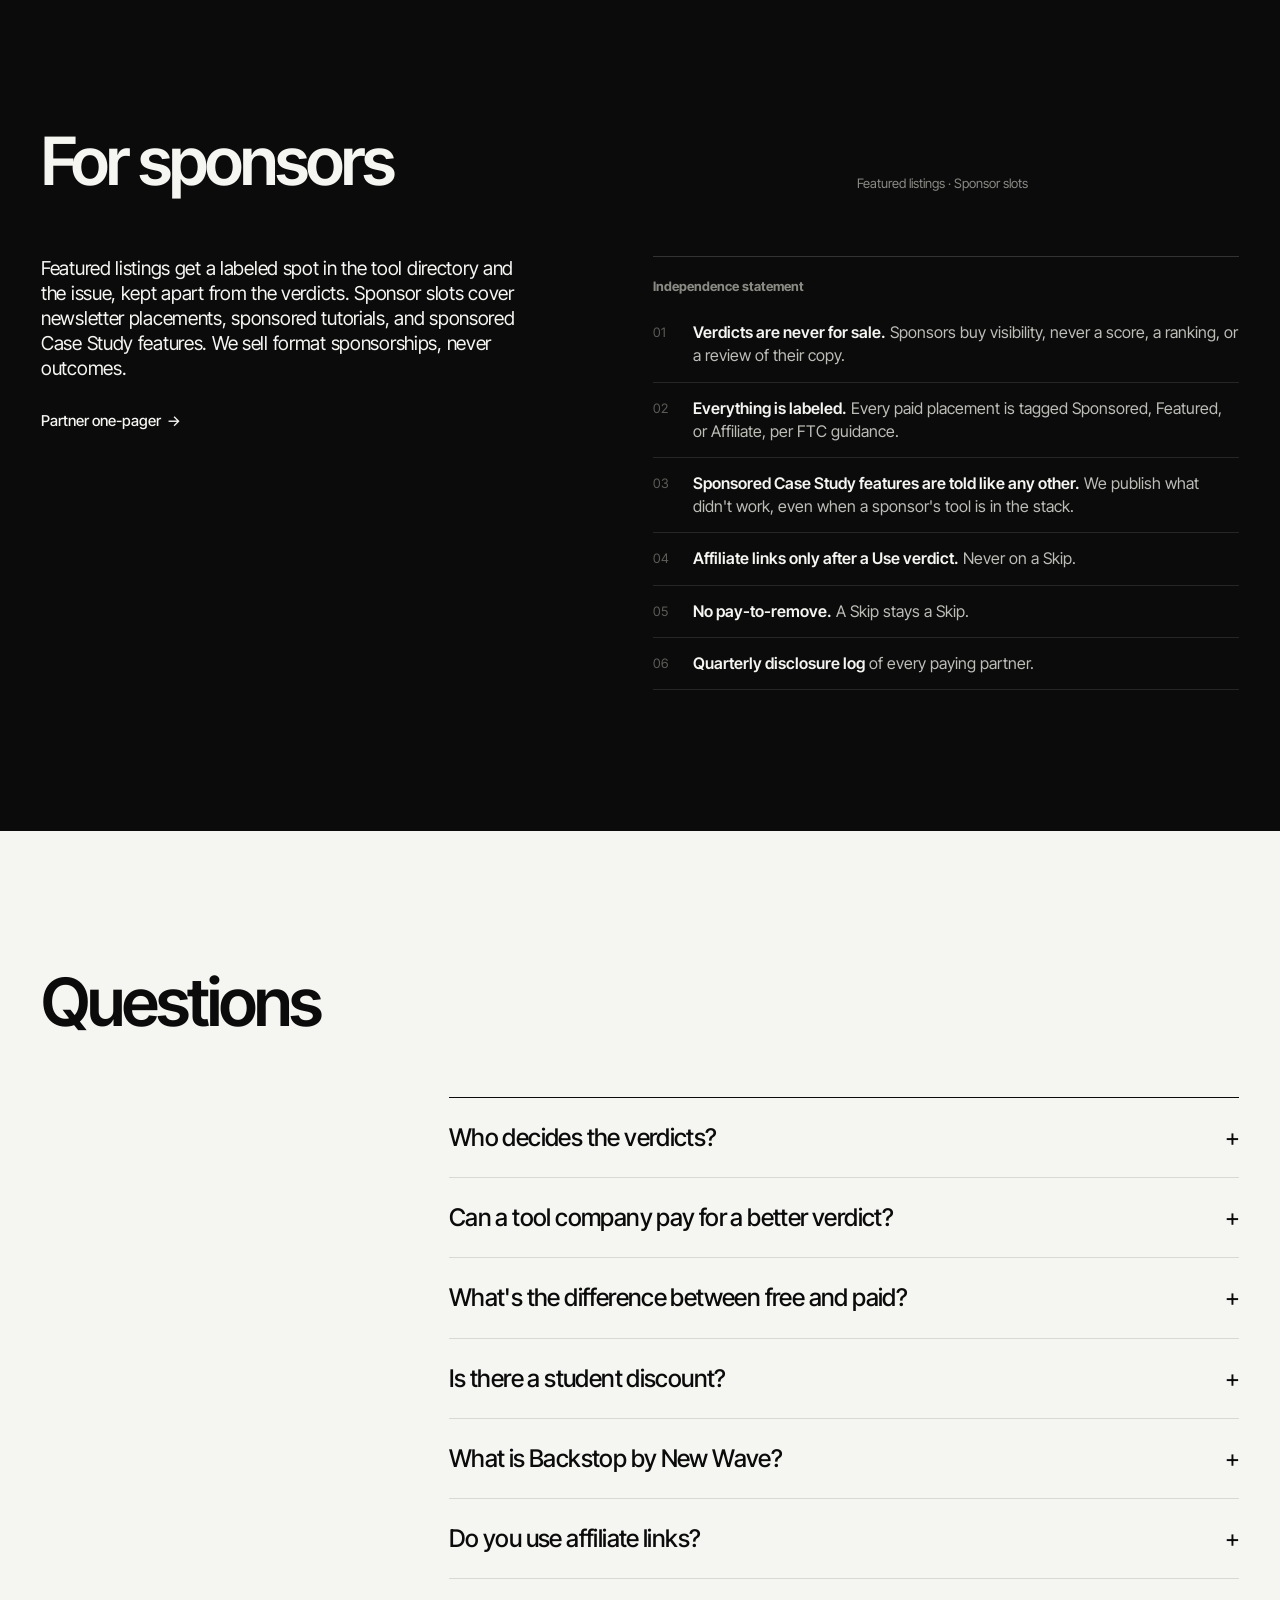
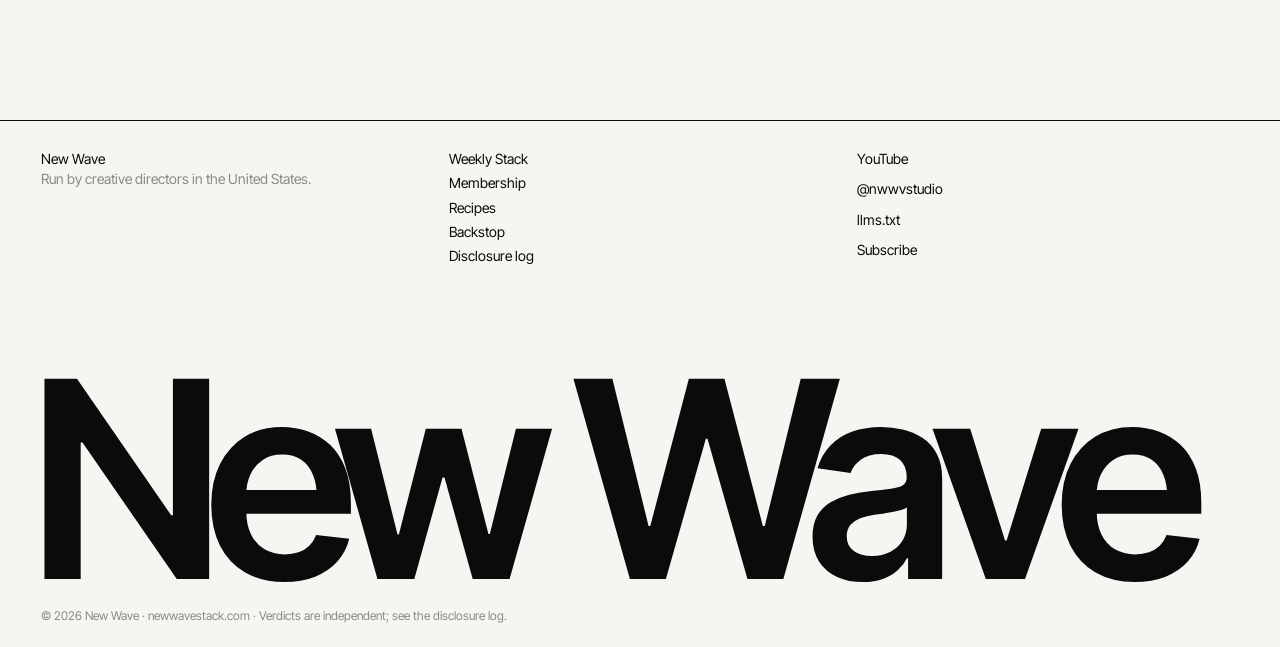
==== commit 9706e6e0: "Preview: populate Oct 15 content Replace the tool directory with the 12 early verdicts, add the samp" ====
--- a/index.html
+++ b/index.html
@@ -32,9 +32,9 @@
 {"@type":"Organization","@id":"https://newwavestack.com/#org","name":"New Wave","url":"https://newwavestack.com/","logo":"https://newwavestack.com/logo.png","slogan":"The AI stack for professional designers","address":{"@type":"PostalAddress","addressCountry":"US"},"sameAs":["https://x.com/nwwvstudio"]},
 {"@type":"WebSite","@id":"https://newwavestack.com/#website","url":"https://newwavestack.com/","name":"New Wave","description":"Weekly Use / Skip / Watch verdicts on AI tools for professional designers.","publisher":{"@id":"https://newwavestack.com/#org"},"inLanguage":"en-US"},
 {"@type":"FAQPage","mainEntity":[
-{"@type":"Question","name":"Who decides the verdicts?","acceptedAnswer":{"@type":"Answer","text":"AI agents scout and run first-pass tests. A working creative director reviews the outputs and makes every final Use / Skip / Watch call."}},
+{"@type":"Question","name":"Who decides the verdicts?","acceptedAnswer":{"@type":"Answer","text":"A working creative director makes every final Use / Skip / Watch call. These early verdicts come from public documentation and pricing, not from a finished hands-on test. When a verdict changes after a real brief, we will say so."}},
 {"@type":"Question","name":"Can a tool company pay for a better verdict?","acceptedAnswer":{"@type":"Answer","text":"No. Sponsors and featured listings buy labeled visibility, never a score, a ranking, or copy review. There is no pay-to-remove for Skip verdicts."}},
-{"@type":"Question","name":"What is the difference between free and paid?","acceptedAnswer":{"@type":"Answer","text":"Free readers get the top 3 verdicts in the Tuesday newsletter. The full Weekly Stack is for Paid members. Paid is $12/mo or $120/yr, with a founding rate of $8/mo for the first 100 members. Paid members get every tool sorted by creative job, tested samples, prompts, and monthly case studies from real member briefs, plus 30% off every Agent Recipe."}},
+{"@type":"Question","name":"What is the difference between free and paid?","acceptedAnswer":{"@type":"Answer","text":"Free readers get the top 3 verdicts in the Tuesday newsletter. The full Weekly Stack is for Paid members. Paid is $12/mo or $120/yr, with a founding rate of $8/mo for the first 100 members. Paid members get every tool sorted by creative job, prompts, and monthly case studies as they ship, plus 30% off every Agent Recipe. Tested samples are not in this issue yet."}},
 {"@type":"Question","name":"Is there a student discount?","acceptedAnswer":{"@type":"Answer","text":"Yes. Verified students or .edu emails get the paid newsletter for $5/mo or $48/yr, plus the AI-Native Starter Stack track. Case Study is not included."}},
 {"@type":"Question","name":"What is Backstop by New Wave?","acceptedAnswer":{"@type":"Answer","text":"Our done-for-you studio. Agents produce weekly on-brand social posts and ad variants, and a human creative director approves them. Plans are $600, $1,000, or $1,500 per month plus a $500 setup fee, with a roster capped at 8 clients. Full Agency is $9,500 per month plus a $2,500 setup fee, limited to 2 clients."}},
 {"@type":"Question","name":"Do you use affiliate links?","acceptedAnswer":{"@type":"Answer","text":"Only on tools rated Use, always disclosed, and never on tools rated Skip. Affiliate status never decides a verdict."}}
@@ -61,8 +61,8 @@
   <p class="hero-lede c-7-12">NwWv is an AI-integrated design agency, weekly newsletter, and active community for today’s creative professional figuring out a new generation of tools.</p>
 </section>
 
-<section class="plate-hero" aria-label="Case Study Nº 01">
-  <figure class="plate p-a reveal"><div class="art art-1" role="img" aria-label="Abstract artwork for Case Study Nº 01"></div><figcaption><span>Case Study Nº 01</span><span class="lbl">Coming soon</span></figcaption></figure>
+<section class="plate-hero" aria-label="Case Study Nº 01, sample preview">
+  <figure class="plate p-a reveal"><div class="art art-1" role="img" aria-label="Abstract artwork for Case Study Nº 01"></div><figcaption><span>Case Study Nº 01</span><span class="lbl">Sample preview</span></figcaption></figure>
 </section>
 
 <section id="subscribe" class="grid signup-row" aria-labelledby="sub-h">
@@ -95,8 +95,8 @@
   <header class="sec-h grid"><h2 id="p-h" class="c-1-8 h-l">Membership</h2><p class="c-9-12 meta">Newsletter plans</p></header>
   <div class="plans grid">
     <article class="plan c-1-4"><h3>Free</h3><p class="amt">$0</p><p>Top 3 verdicts every week, plus the monthly Starter Stack issue.</p><a class="arrow-btn" href="#subscribe">Subscribe <i>→</i></a></article>
-    <article class="plan c-5-8 on"><h3>Paid <span class="flag">Founding rate $8/mo, first 100</span></h3><p class="amt">$12<small>/mo</small></p><p class="meta">or $120/yr</p><p>Every tool sorted by creative job, with a verdict, a tested sample, and prompts. Monthly case studies from real member briefs. Agent Recipes at 30% off.</p><a class="arrow-btn" href="#">Go paid <i>→</i></a></article>
-    <article class="plan c-9-12"><h3>Student</h3><p class="amt">$5<small>/mo</small></p><p class="meta">or $48/yr. Verified student or .edu email.</p><p>Every tool sorted by creative job, with a verdict, a tested sample, and prompts, plus the AI-Native Starter Stack track. <span class="mute">Case Study not included.</span></p><a class="arrow-btn" href="#">Verify <i>→</i></a></article>
+    <article class="plan c-5-8 on"><h3>Paid <span class="flag">Founding rate $8/mo, first 100</span></h3><p class="amt">$12<small>/mo</small></p><p class="meta">or $120/yr</p><p>Every tool sorted by creative job, with an early verdict and prompts. Monthly case studies as they ship. Agent Recipes at 30% off.</p><a class="arrow-btn" href="/stack.html">Preview the stack <i>→</i></a></article>
+    <article class="plan c-9-12"><h3>Student</h3><p class="amt">$5<small>/mo</small></p><p class="meta">or $48/yr. Verified student or .edu email.</p><p>Every tool sorted by creative job, with an early verdict and prompts, plus the AI-Native Starter Stack track. <span class="mute">Case Study not included.</span></p><a class="arrow-btn" href="#">Verify <i>→</i></a></article>
   </div>
 </section>
 
@@ -104,7 +104,7 @@
   <header class="sec-h grid"><h2 id="s-h" class="c-1-9 h-l">Real briefs. Real tools.<br>The whole process.</h2><p class="c-10-12 meta">Case Study · Paid tier</p></header>
   <div class="grid">
     <div class="c-1-5">
-      <p class="body-l">Each month a Paid member opts in with a real brief. A creative director runs it through the stack, and Paid members get the case study: tools, prompts, what worked, what didn't, and the final outputs.</p>
+      <p class="body-l">Case Study Nº 01 walks a DTC brand-refresh social campaign from brief to export: which tools earned Use, which got cut, and what a creative director still had to fix by hand. Full prompts, rejects, and file notes are for Paid members — this is a sample until a real member brief opts in.</p>
       <p class="meta dim">Briefs are shared with permission and can be anonymized.</p>
       <a class="arrow-btn act-cta" href="#membership">Join the Paid tier to see every case study <i>→</i></a>
       <p class="meta dim">Submit a brief. Paid members can put a job forward.</p>
@@ -121,12 +121,12 @@
 </section>
 
 <section id="recipes" class="sec" aria-labelledby="r-h">
-  <header class="sec-h grid"><h2 id="r-h" class="c-1-8 h-l">Agent recipes</h2><p class="c-9-12 meta">Agent workflows in n8n, Zapier, and Claude that put a Use verdict to work. Every recipe ends with "or we'll run it for you."</p><p class="fine c-1-12 recipe-note">Paid members save 30% on every recipe.</p></header>
+  <header class="sec-h grid"><h2 id="r-h" class="c-1-8 h-l">Agent recipes</h2><p class="c-9-12 meta">Outlines first, not yet tested. Agent workflows in n8n, Zapier, and Claude that put a Use verdict to work. Every recipe ends with "or we'll run it for you."</p><p class="fine c-1-12 recipe-note">Paid members save 30% on every recipe.</p></header>
   <ul class="index">
-    <li><a href="#"><span class="n">01</span><span class="t">On-brand social post agent</span><span class="d">n8n + Claude write and render posts from your brand kit; you approve, Buffer schedules</span><span class="s">Outline, not yet tested</span><span class="p">$29–99</span></a></li>
-    <li><a href="#"><span class="n">02</span><span class="t">Ad variant generator</span><span class="d">One approved concept in; Claude writes copy, Recraft extends the art, code sets type at every ad size</span><span class="s">Outline, not yet tested</span><span class="p">$29–99</span></a></li>
-    <li><a href="#"><span class="n">03</span><span class="t">Bundles</span><span class="d">Social, Ads and Launch bundles, grouped by creative job</span><span class="s">Outline, not yet tested</span><span class="p">$99–149</span></a></li>
-    <li><a href="#"><span class="n">04</span><span class="t">Recipe Club</span><span class="d">Every recipe, plus a changelog when models or API prices change</span><span class="s">Outline, not yet tested</span><span class="p">$20/mo</span></a></li>
+    <li><a href="#"><span class="n">01</span><span class="t">On-brand social post agent</span><span class="d">Outline: n8n + Claude draft posts from a brand kit; a person approves; Buffer schedules</span><span class="s">Outline, not yet tested</span><span class="p">$29–99</span></a></li>
+    <li><a href="#"><span class="n">02</span><span class="t">Ad variant generator</span><span class="d">Outline: one approved hero in; Claude writes copy, an image API extends the art, code sets the type</span><span class="s">Outline, not yet tested</span><span class="p">$29–99</span></a></li>
+    <li><a href="#"><span class="n">03</span><span class="t">Bundles</span><span class="d">Outline: Social, Ads, and Launch bundles, grouped by creative job</span><span class="s">Outline, not yet tested</span><span class="p">$99–149</span></a></li>
+    <li><a href="#"><span class="n">04</span><span class="t">Recipe Club</span><span class="d">Outline: every recipe, plus a changelog when a model or API price changes</span><span class="s">Outline, not yet tested</span><span class="p">$20/mo</span></a></li>
   </ul>
 </section>
 
@@ -185,9 +185,9 @@
 <section id="faq" class="sec" aria-labelledby="f-h">
   <header class="sec-h grid"><h2 id="f-h" class="c-1-8 h-l">Questions</h2></header>
   <div class="grid"><div class="faq c-5-12">
-    <details><summary>Who decides the verdicts?</summary><p>AI agents scout and run first-pass tests. A working creative director reviews the outputs and makes every final Use / Skip / Watch call.</p></details>
+    <details><summary>Who decides the verdicts?</summary><p>A working creative director makes every final Use / Skip / Watch call. These early verdicts come from public documentation and pricing, not from a finished hands-on test. When a verdict changes after a real brief, we will say so.</p></details>
     <details><summary>Can a tool company pay for a better verdict?</summary><p>No. Sponsors and featured listings buy labeled visibility, never a score, a ranking, or copy review. There is no pay-to-remove for Skip verdicts.</p></details>
-    <details><summary>What's the difference between free and paid?</summary><p>Free readers get the top 3 verdicts in the Tuesday newsletter. The full Weekly Stack is for Paid members. Paid is $12/mo or $120/yr, with a founding rate of $8/mo for the first 100 members. Paid members get every tool sorted by creative job, tested samples, prompts, and monthly case studies from real member briefs, plus 30% off every Agent Recipe.</p></details>
+    <details><summary>What's the difference between free and paid?</summary><p>Free readers get the top 3 verdicts in the Tuesday newsletter. The full Weekly Stack is for Paid members. Paid is $12/mo or $120/yr, with a founding rate of $8/mo for the first 100 members. Paid members get every tool sorted by creative job, prompts, and monthly case studies as they ship, plus 30% off every Agent Recipe. Tested samples are not in this issue yet.</p></details>
     <details><summary>Is there a student discount?</summary><p>Yes. Verified students or .edu emails get the paid newsletter for $5/mo or $48/yr, plus the AI-Native Starter Stack track. Case Study is not included.</p></details>
     <details><summary>What is Backstop by New Wave?</summary><p>Our done-for-you studio. Agents produce weekly on-brand social posts and ad variants, and a human creative director approves them. Plans are $600, $1,000, or $1,500 per month plus a $500 setup fee, with a roster capped at 8 clients. Full Agency is $9,500 per month plus a $2,500 setup fee, limited to 2 clients.</p></details>
     <details><summary>Do you use affiliate links?</summary><p>Only on tools rated Use, always disclosed, and never on tools rated Skip. Affiliate status never decides a verdict.</p></details>
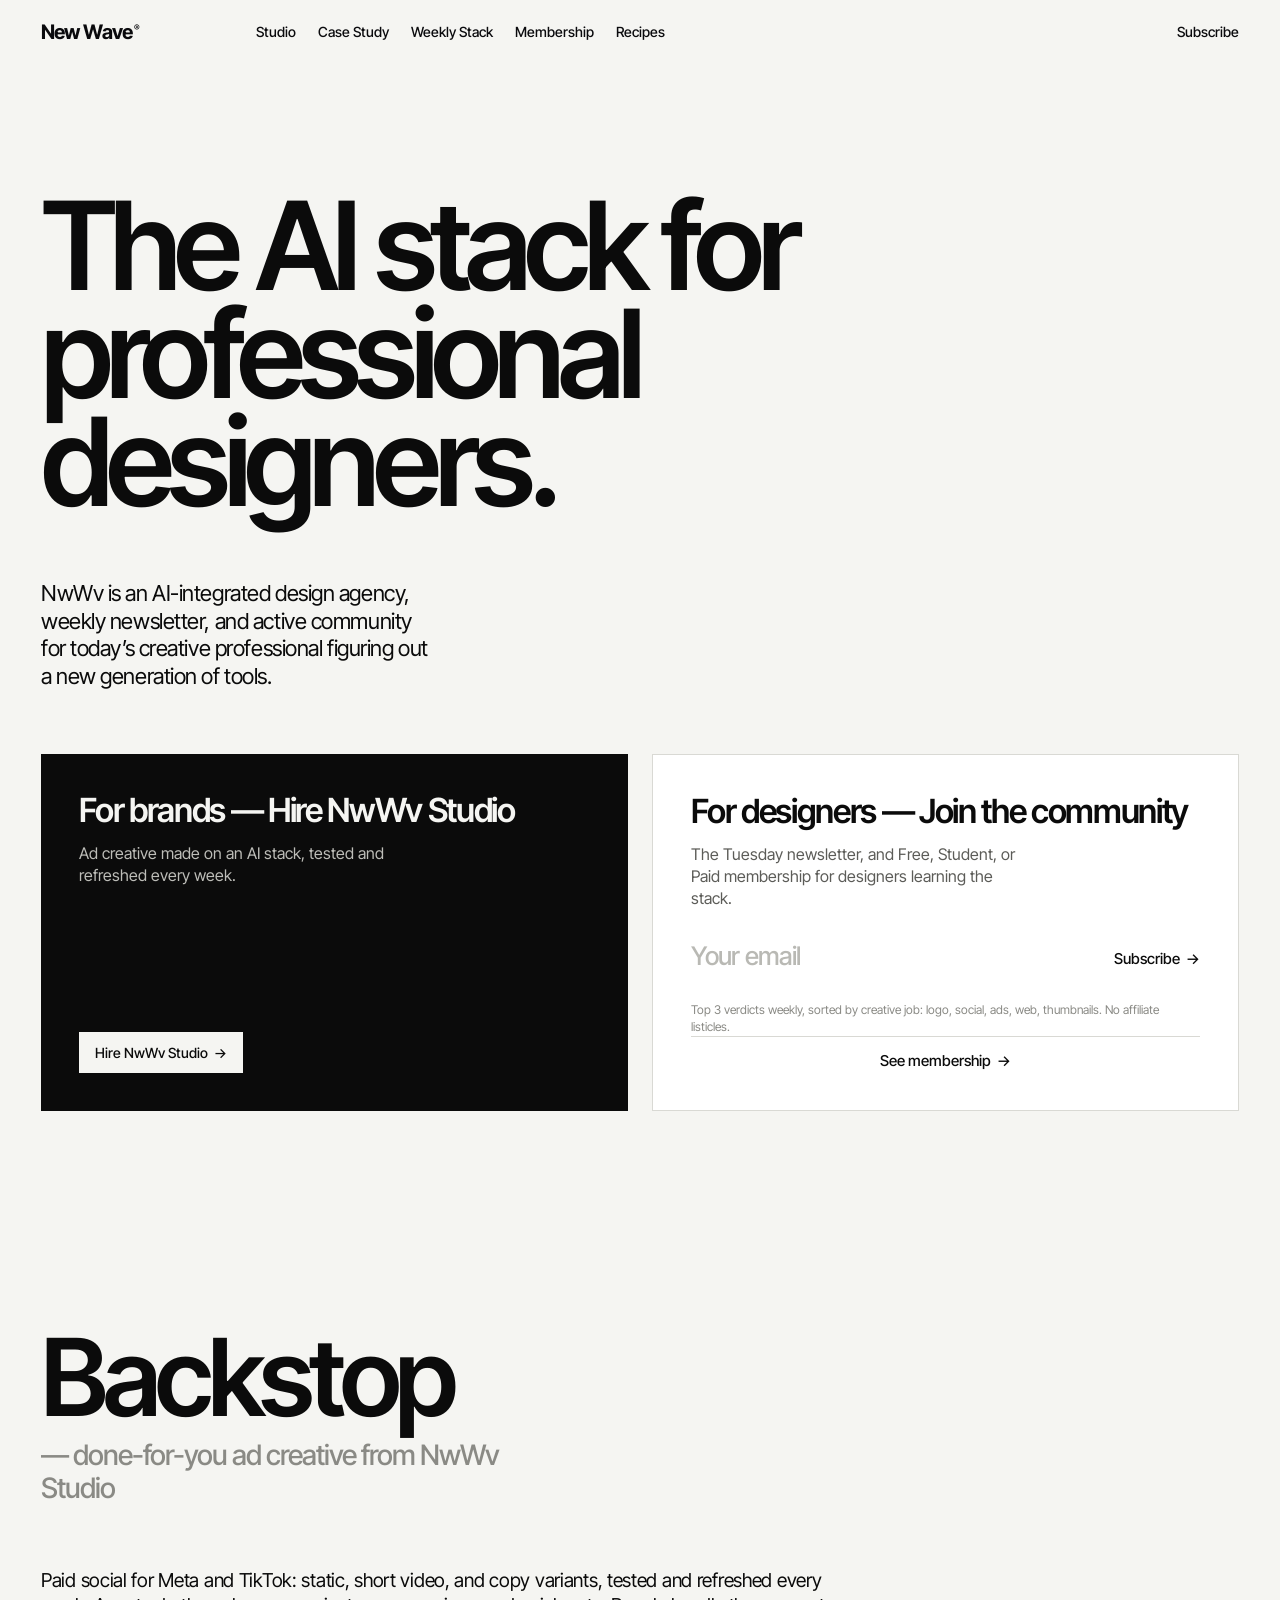
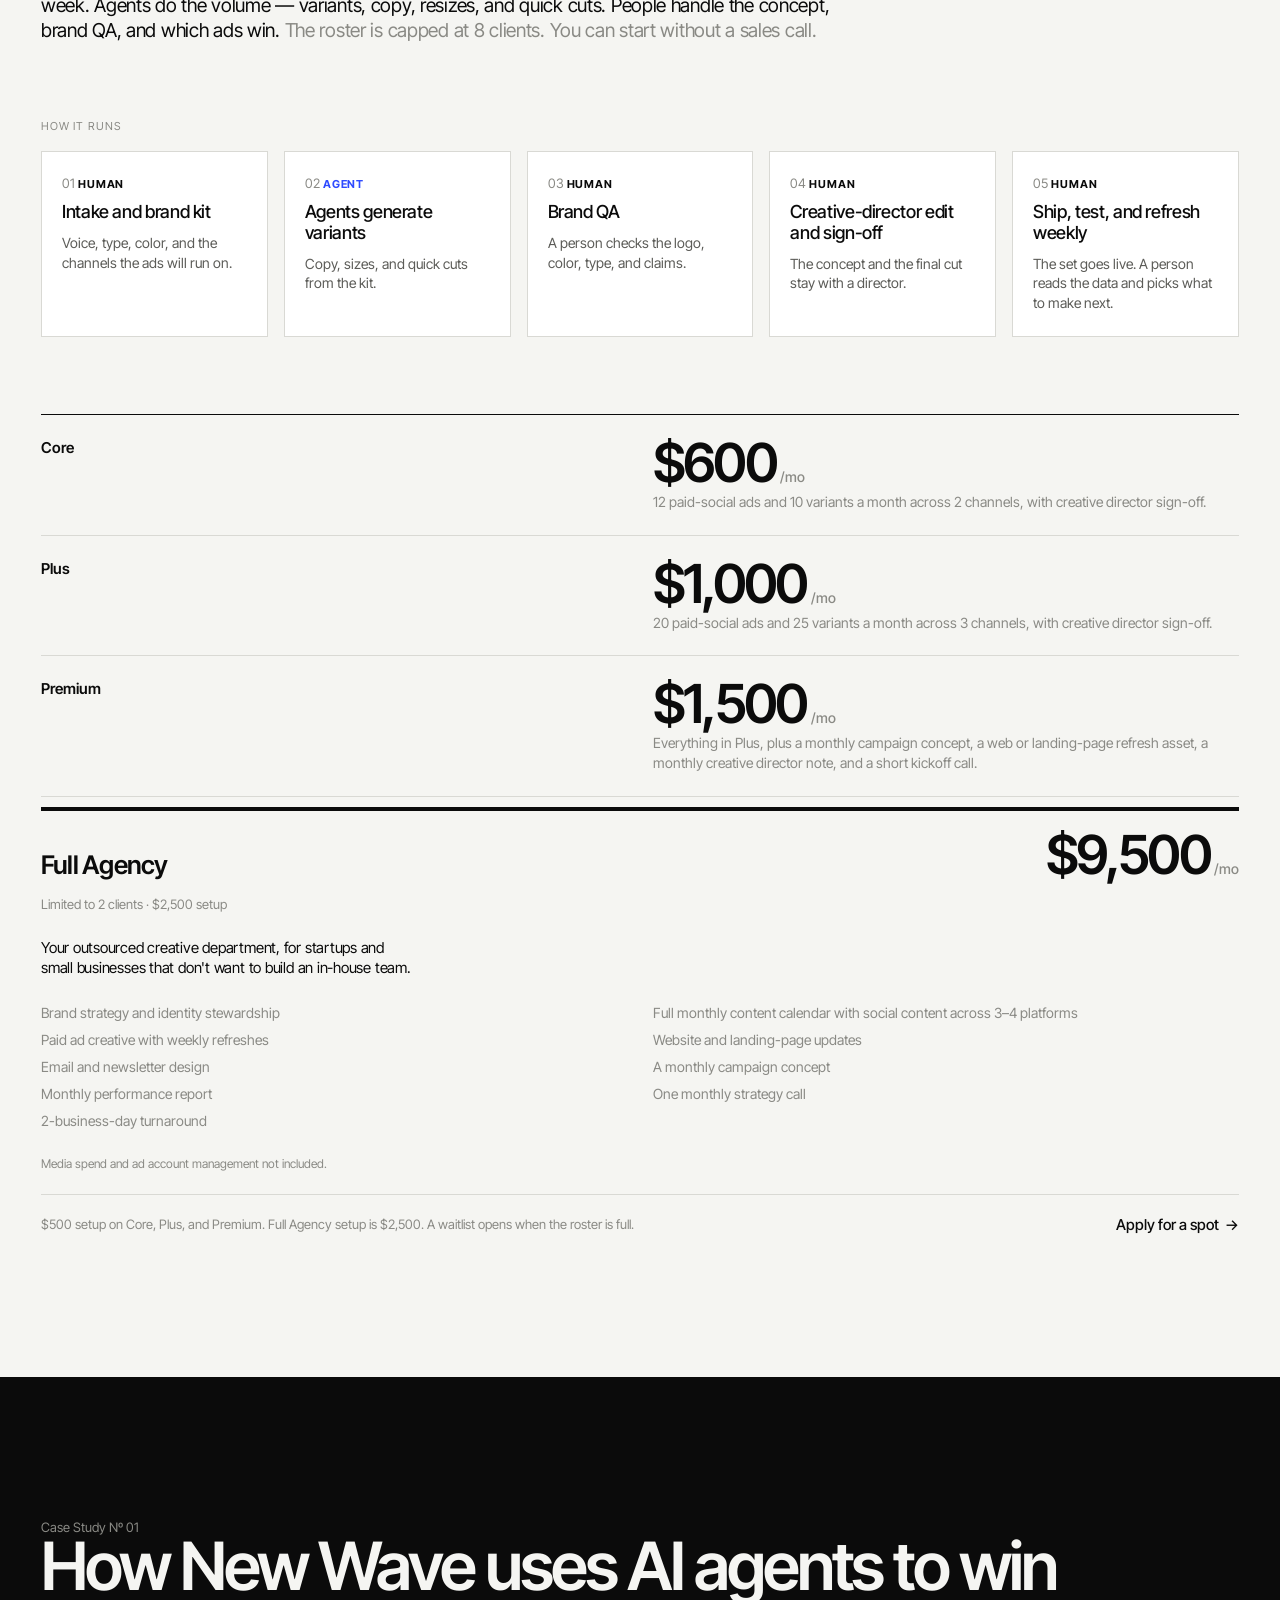
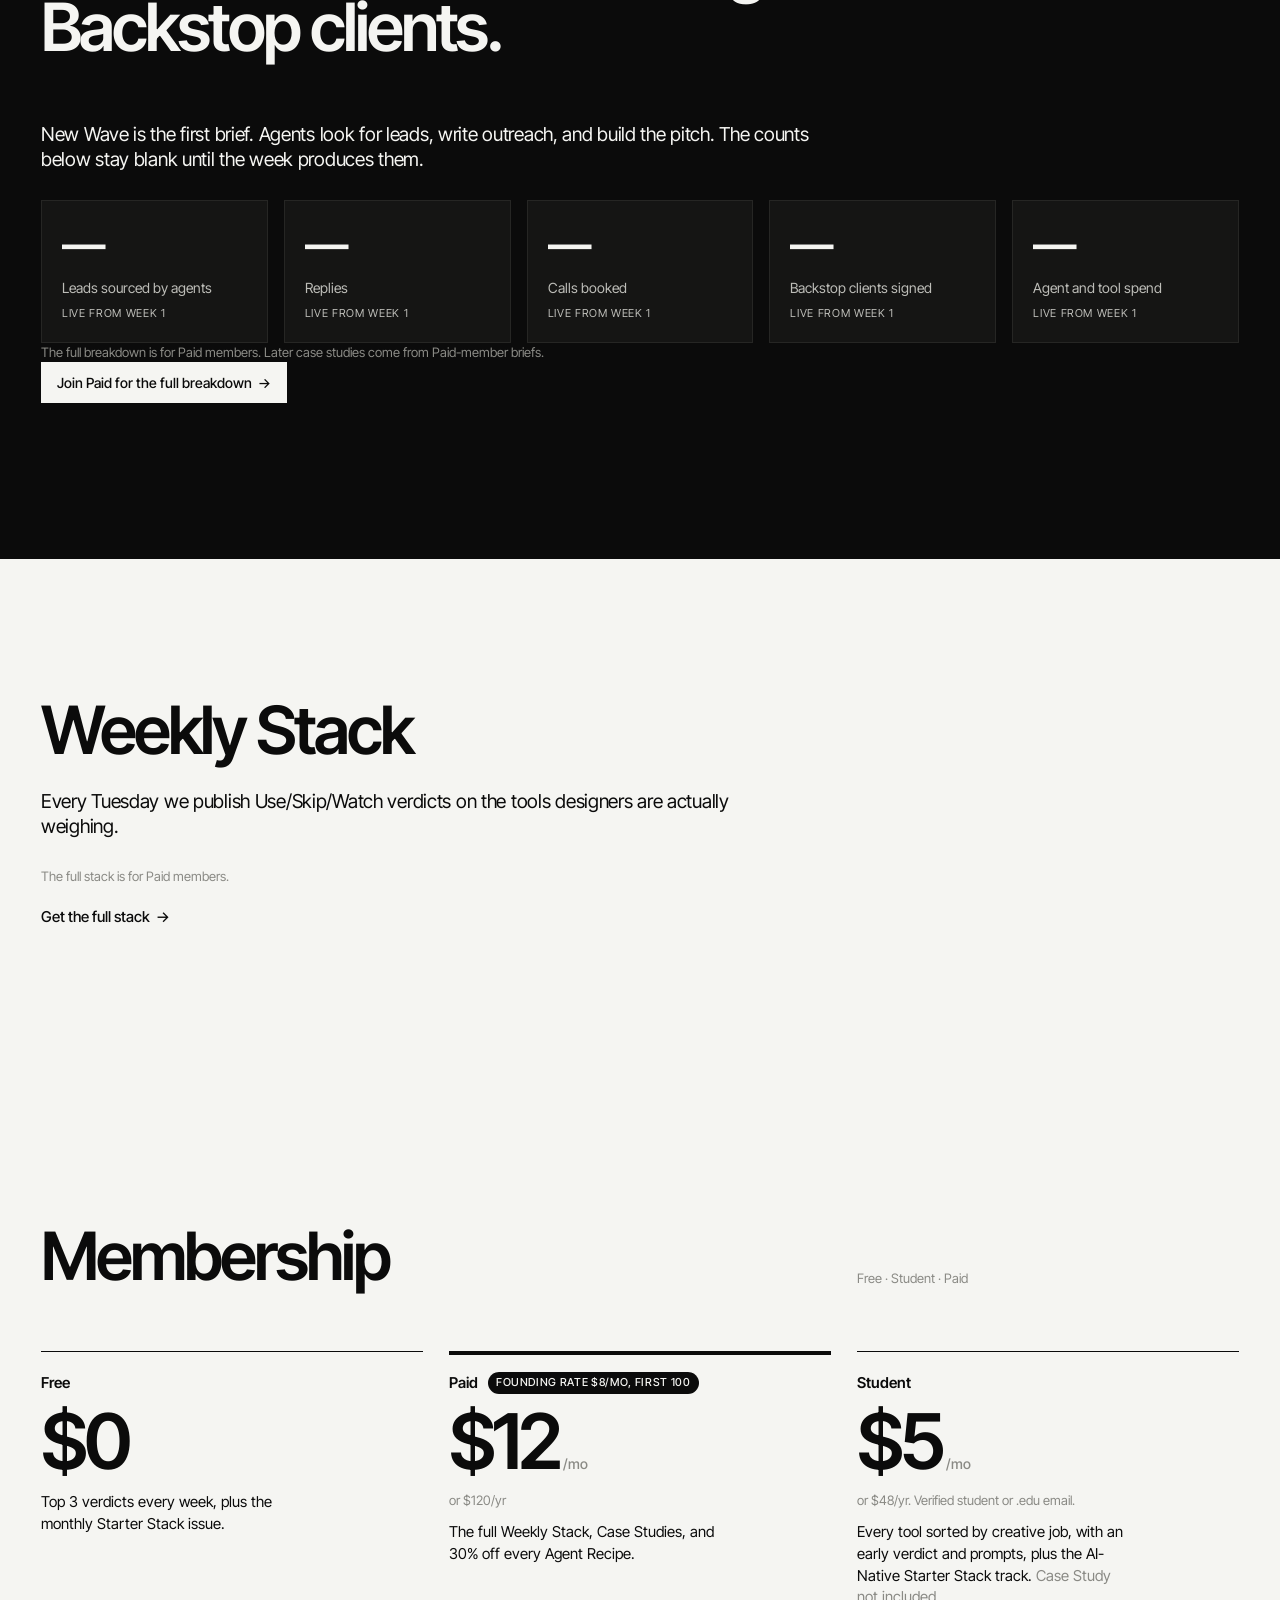
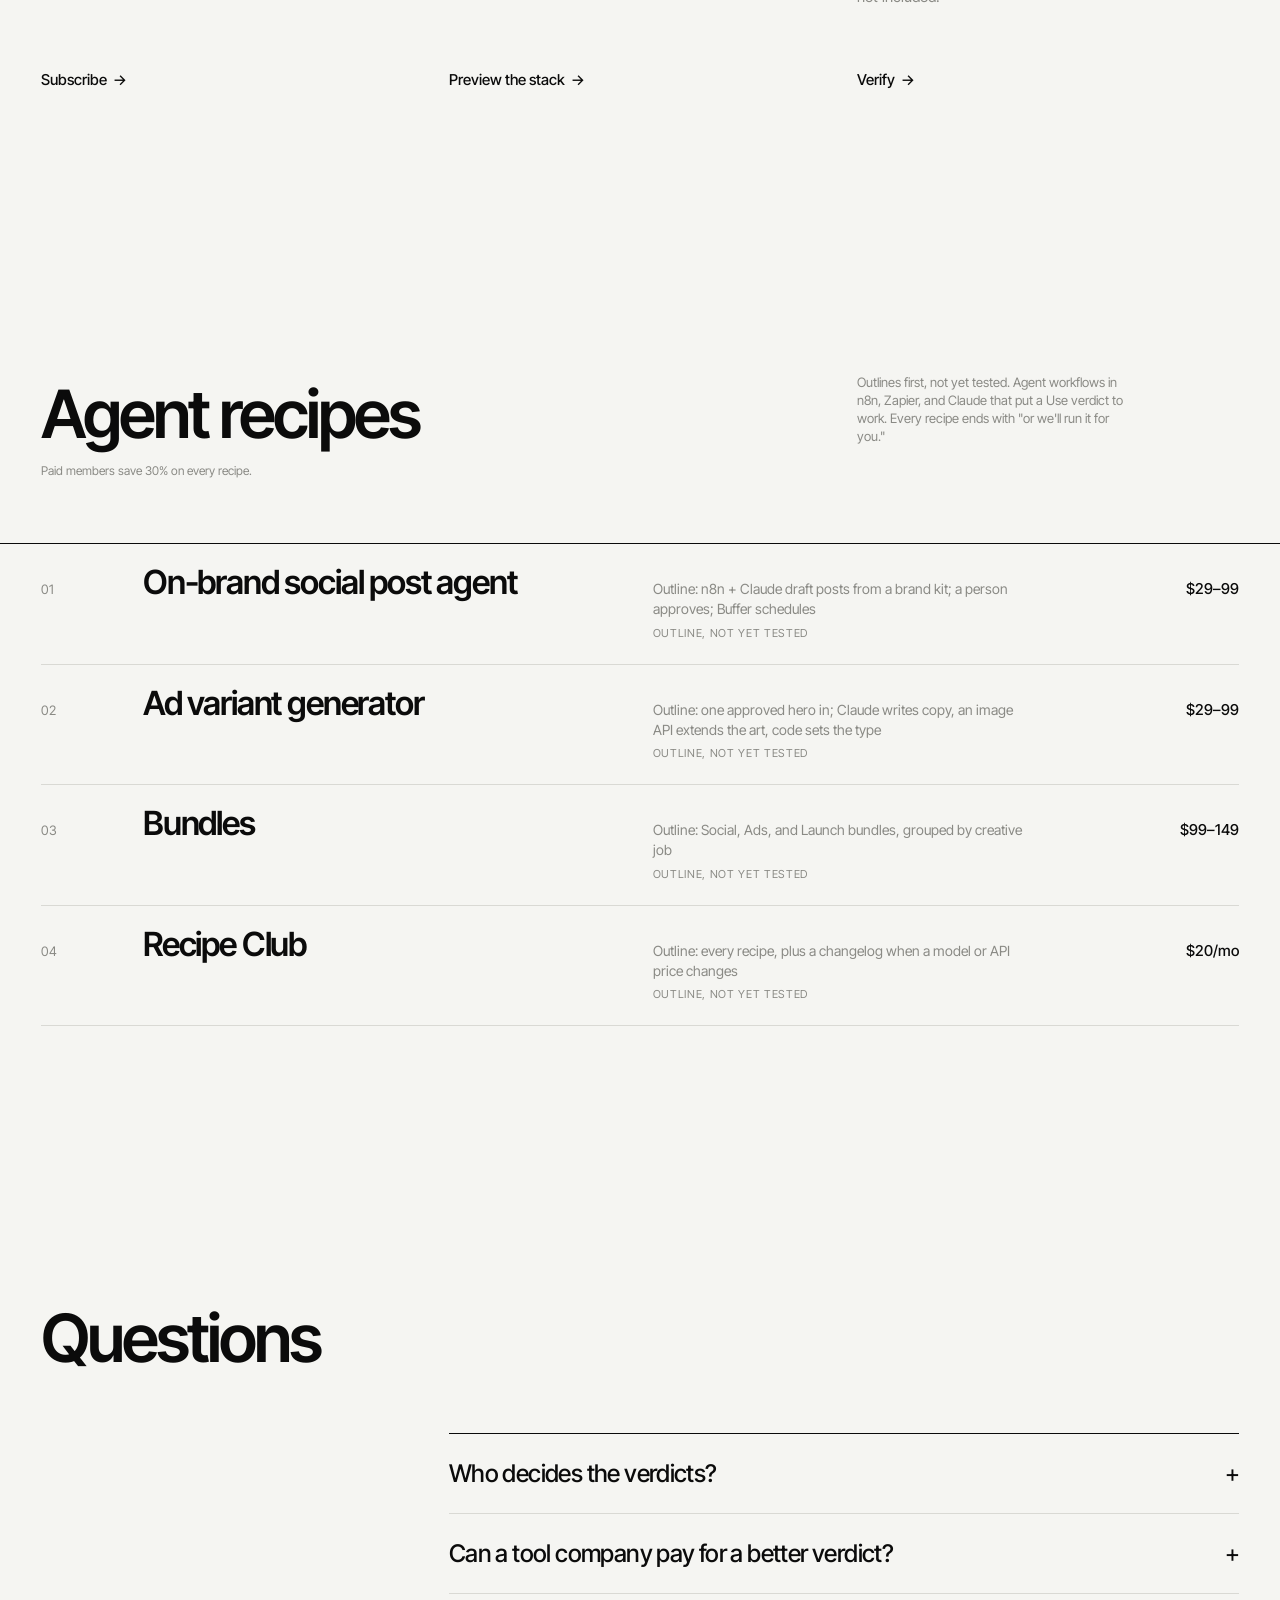
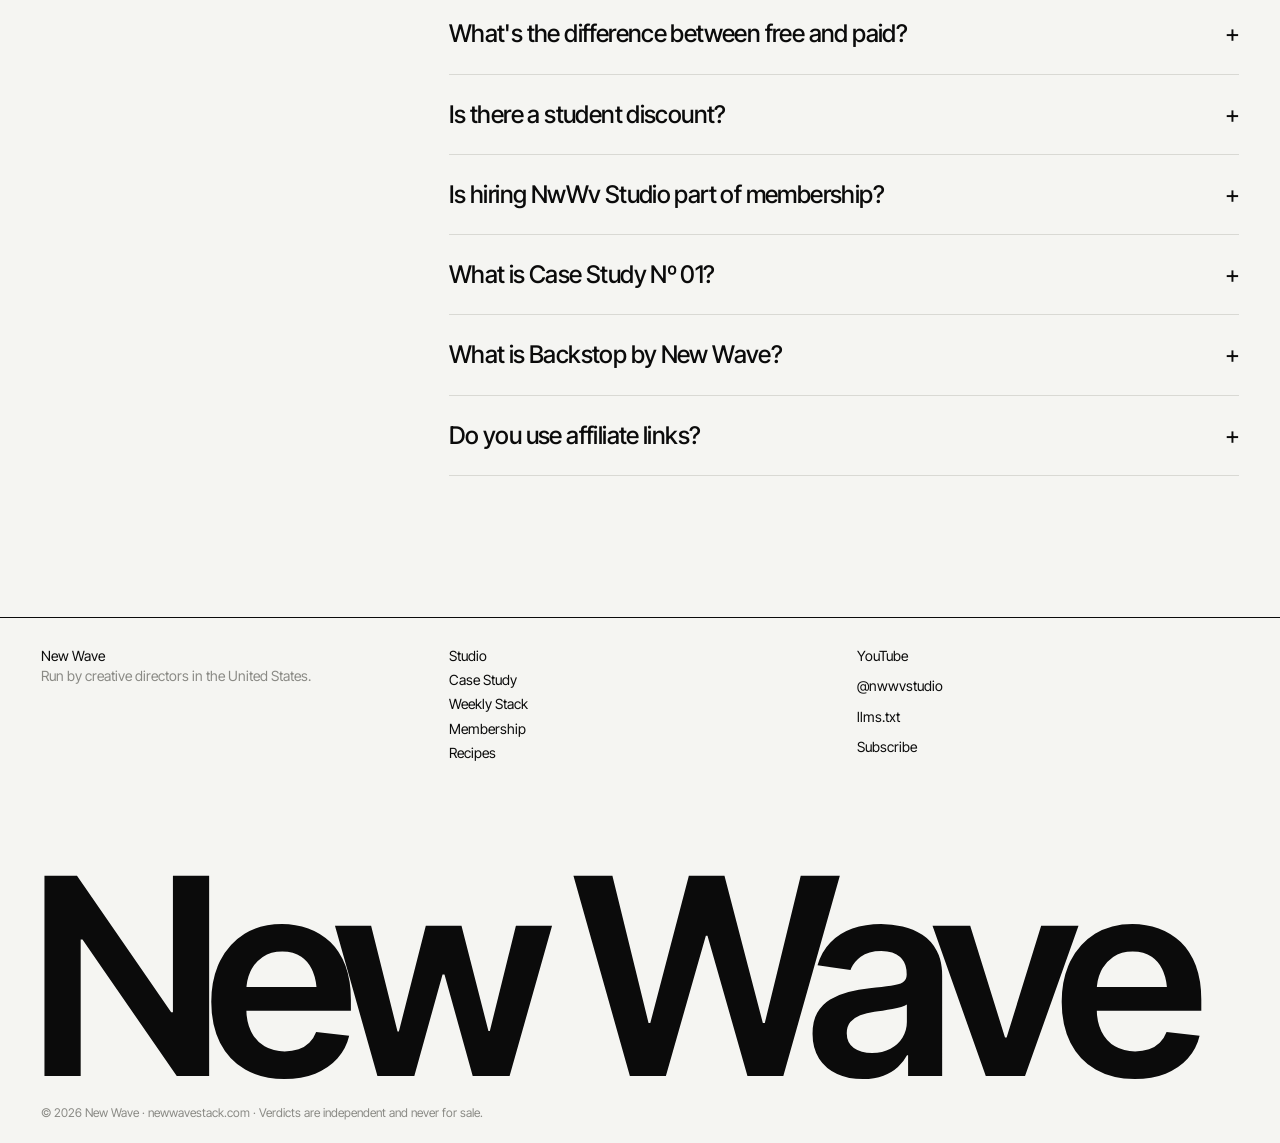
==== commit 10011843: "Preview: split the homepage into studio and community Lead with NwWv Studio's Backstop ad-creative o" ====
--- a/index.html
+++ b/index.html
@@ -4,20 +4,20 @@
 <meta charset="utf-8">
 <meta name="viewport" content="width=device-width, initial-scale=1">
 <title>New Wave: The AI stack for professional designers</title>
-<meta name="description" content="New Wave tests new AI tools on real creative jobs every week and gives a creative director's verdict: Use, Skip, or Watch. Get the Creative AI Stack newsletter, case studies, agent recipes, and Backstop, our done-for-you studio.">
+<meta name="description" content="NwWv Studio makes paid social ad creative on an AI stack, tested and refreshed every week. New Wave is the community: weekly Use / Skip / Watch verdicts, case studies, and agent recipes for professional designers.">
 <link rel="canonical" href="https://newwavestack.com/">
 <meta name="robots" content="index, follow">
 <meta name="theme-color" content="#0b0b0b">
 <meta property="og:type" content="website">
 <meta property="og:site_name" content="New Wave">
 <meta property="og:title" content="New Wave: The AI stack for professional designers">
-<meta property="og:description" content="Weekly Use / Skip / Watch verdicts on AI tools, sorted by creative job. From a working creative director.">
+<meta property="og:description" content="NwWv Studio for paid social ad creative, and a community for designers learning the AI stack.">
 <meta property="og:url" content="https://www.newwavestack.com">
 <meta property="og:image" content="https://www.newwavestack.com/og.png">
 <meta name="twitter:card" content="summary_large_image">
 <meta name="twitter:site" content="@nwwvstudio">
 <meta name="twitter:title" content="New Wave: The AI stack for professional designers">
-<meta name="twitter:description" content="Weekly Use / Skip / Watch verdicts on AI tools, sorted by creative job.">
+<meta name="twitter:description" content="NwWv Studio for paid social ad creative, and a community for designers learning the AI stack.">
 <meta name="twitter:image" content="https://www.newwavestack.com/og.png">
 <link rel="icon" href="/favicon.ico" sizes="32x32">
 <link rel="icon" href="/favicon.svg" type="image/svg+xml">
@@ -29,14 +29,16 @@
 <link rel="stylesheet" href="styles.css">
 <script type="application/ld+json">
 {"@context":"https://schema.org","@graph":[
-{"@type":"Organization","@id":"https://newwavestack.com/#org","name":"New Wave","url":"https://newwavestack.com/","logo":"https://newwavestack.com/logo.png","slogan":"The AI stack for professional designers","address":{"@type":"PostalAddress","addressCountry":"US"},"sameAs":["https://x.com/nwwvstudio"]},
-{"@type":"WebSite","@id":"https://newwavestack.com/#website","url":"https://newwavestack.com/","name":"New Wave","description":"Weekly Use / Skip / Watch verdicts on AI tools for professional designers.","publisher":{"@id":"https://newwavestack.com/#org"},"inLanguage":"en-US"},
+{"@type":"Organization","@id":"https://newwavestack.com/#org","name":"New Wave","url":"https://newwavestack.com/","logo":"https://newwavestack.com/logo.png","slogan":"The AI stack for professional designers","description":"NwWv Studio makes paid social ad creative. New Wave is the membership and newsletter for professional designers.","address":{"@type":"PostalAddress","addressCountry":"US"},"sameAs":["https://x.com/nwwvstudio"]},
+{"@type":"WebSite","@id":"https://newwavestack.com/#website","url":"https://newwavestack.com/","name":"New Wave","description":"An AI studio for paid social ad creative, and a community of weekly verdicts, case studies, and agent recipes for professional designers.","publisher":{"@id":"https://newwavestack.com/#org"},"inLanguage":"en-US"},
 {"@type":"FAQPage","mainEntity":[
 {"@type":"Question","name":"Who decides the verdicts?","acceptedAnswer":{"@type":"Answer","text":"A working creative director makes every final Use / Skip / Watch call. These early verdicts come from public documentation and pricing, not from a finished hands-on test. When a verdict changes after a real brief, we will say so."}},
 {"@type":"Question","name":"Can a tool company pay for a better verdict?","acceptedAnswer":{"@type":"Answer","text":"No. Sponsors and featured listings buy labeled visibility, never a score, a ranking, or copy review. There is no pay-to-remove for Skip verdicts."}},
-{"@type":"Question","name":"What is the difference between free and paid?","acceptedAnswer":{"@type":"Answer","text":"Free readers get the top 3 verdicts in the Tuesday newsletter. The full Weekly Stack is for Paid members. Paid is $12/mo or $120/yr, with a founding rate of $8/mo for the first 100 members. Paid members get every tool sorted by creative job, prompts, and monthly case studies as they ship, plus 30% off every Agent Recipe. Tested samples are not in this issue yet."}},
+{"@type":"Question","name":"What is the difference between free and paid?","acceptedAnswer":{"@type":"Answer","text":"Free readers get the top 3 verdicts in the Tuesday newsletter. The full Weekly Stack is for Paid members. Paid is $12/mo or $120/yr, with a founding rate of $8/mo for the first 100 members. Paid includes the Weekly Stack, Case Studies, and 30% off every Agent Recipe. Tested samples are not in this issue yet."}},
 {"@type":"Question","name":"Is there a student discount?","acceptedAnswer":{"@type":"Answer","text":"Yes. Verified students or .edu emails get the paid newsletter for $5/mo or $48/yr, plus the AI-Native Starter Stack track. Case Study is not included."}},
-{"@type":"Question","name":"What is Backstop by New Wave?","acceptedAnswer":{"@type":"Answer","text":"Our done-for-you studio. Agents produce weekly on-brand social posts and ad variants, and a human creative director approves them. Plans are $600, $1,000, or $1,500 per month plus a $500 setup fee, with a roster capped at 8 clients. Full Agency is $9,500 per month plus a $2,500 setup fee, limited to 2 clients."}},
+{"@type":"Question","name":"Is hiring NwWv Studio part of membership?","acceptedAnswer":{"@type":"Answer","text":"No. NwWv Studio runs Backstop, a separate done-for-you service. Memberships are for designers learning the stack."}},
+{"@type":"Question","name":"What is Case Study Nº 01?","acceptedAnswer":{"@type":"Answer","text":"Case Study Nº 01 is how New Wave uses AI agents to win Backstop clients. The public page shows each count as an em dash, labeled live from week 1. The full breakdown is for Paid members. Later case studies come from Paid-member briefs."}},
+{"@type":"Question","name":"What is Backstop by New Wave?","acceptedAnswer":{"@type":"Answer","text":"Backstop is NwWv Studio's done-for-you service for paid social ad creative: static, short video, and copy variants for Meta and TikTok, tested and refreshed weekly. Plans are $600, $1,000, or $1,500 per month plus a $500 setup fee, with a roster capped at 8 clients. Full Agency is $9,500 per month plus a $2,500 setup fee, limited to 2 clients."}},
 {"@type":"Question","name":"Do you use affiliate links?","acceptedAnswer":{"@type":"Answer","text":"Only on tools rated Use, always disclosed, and never on tools rated Skip. Affiliate status never decides a verdict."}}
 ]}]}
 </script>
@@ -47,7 +49,7 @@
   <a href="#" class="logo" aria-label="New Wave">N<span class="logo-drop">e</span>w<span class="logo-drop">&nbsp;</span>W<span class="logo-drop">a</span>v<span class="logo-drop">e</span><sup>®</sup></a>
   <nav aria-label="Primary">
     <ul class="navlinks" id="navlinks">
-      <li><a href="#weekly-stack">Weekly Stack</a></li><li><a href="#membership">Membership</a></li><li><a href="#case-study">Case Study</a></li><li><a href="#recipes">Recipes</a></li><li><a href="#backstop">Backstop</a></li><li><a href="#sponsors">Sponsors</a></li>
+      <li><a href="#studio">Studio</a></li><li><a href="#case-study">Case Study</a></li><li><a href="#weekly-stack">Weekly Stack</a></li><li><a href="#membership">Membership</a></li><li><a href="#recipes">Recipes</a></li>
     </ul>
   </nav>
   <a class="navcta" href="#subscribe">Subscribe</a>
@@ -57,86 +59,50 @@
 <main id="main">
 <section class="hero grid" aria-labelledby="hero-h">
   <h1 id="hero-h" class="display">The AI stack for professional designers.</h1>
-  <p class="hero-verb c-1-5" aria-live="off">From hype to handoff: <span class="rot" data-rot><b class="v-use">Explore.</b><b class="v-skp">Test.</b><b class="v-wat">Design.</b></span></p>
-  <p class="hero-lede c-7-12">NwWv is an AI-integrated design agency, weekly newsletter, and active community for today’s creative professional figuring out a new generation of tools.</p>
-</section>
-
-<section class="plate-hero" aria-label="Case Study Nº 01, sample preview">
-  <figure class="plate p-a reveal"><div class="art art-1" role="img" aria-label="Abstract artwork for Case Study Nº 01"></div><figcaption><span>Case Study Nº 01</span><span class="lbl">Sample preview</span></figcaption></figure>
-</section>
-
-<section id="subscribe" class="grid signup-row" aria-labelledby="sub-h">
-  <h2 id="sub-h" class="c-1-5 h-s">Creative AI Stack<br><span class="mute">Weekly, Tuesdays 6 a.m. MT. Free.</span></h2>
-  <form class="signup c-7-12" action="https://www.newwavestack.com/api/subscribe" method="post" aria-label="Newsletter signup">
-    <label for="email" class="sr">Email address</label>
-    <input class="hp" type="text" name="website_url" tabindex="-1" autocomplete="off" aria-hidden="true">
-    <input id="email" type="email" name="email" placeholder="Your email" required autocomplete="email" maxlength="254">
-    <button type="submit" class="arrow-btn" aria-label="Subscribe">Subscribe <i>→</i></button>
-    <p class="fine">Top 3 verdicts weekly, sorted by creative job: logo, social, ads, web, thumbnails. No affiliate listicles.</p>
-    <p class="ok" role="status" aria-live="polite" hidden></p>
-  </form>
-</section>
-
-<div id="verdicts"></div>
-<div id="weekly-stacks"></div>
-<section id="weekly-stack" class="sec" aria-labelledby="v-h">
-  <header class="sec-h grid"><h2 id="v-h" class="c-1-8 h-l">Weekly Stack</h2></header>
+  <!-- Alt header option: We run creative on an AI stack. Hire it, or learn it. -->
+  <p class="hero-lede c-1-8">NwWv is an AI-integrated design agency, weekly newsletter, and active community for today’s creative professional figuring out a new generation of tools.</p>
+  <div class="paths">
+    <article class="path path-dark">
+      <h2>For brands — Hire NwWv Studio</h2>
+      <p class="sub">Ad creative made on an AI stack, tested and refreshed every week.</p>
+      <a class="btn-fill" href="#studio">Hire NwWv Studio <i>→</i></a>
+    </article>
+    <article class="path path-light" id="subscribe" aria-labelledby="sub-h">
+      <h2 id="sub-h">For designers — Join the community</h2>
+      <p class="sub">The Tuesday newsletter, and Free, Student, or Paid membership for designers learning the stack.</p>
+      <form class="signup" action="https://www.newwavestack.com/api/subscribe" method="post" aria-label="Newsletter signup">
+        <label for="email" class="sr">Email address</label>
+        <input class="hp" type="text" name="website_url" tabindex="-1" autocomplete="off" aria-hidden="true">
+        <input id="email" type="email" name="email" placeholder="Your email" required autocomplete="email" maxlength="254">
+        <button type="submit" class="arrow-btn" aria-label="Subscribe">Subscribe <i>→</i></button>
+        <p class="fine">Top 3 verdicts weekly, sorted by creative job: logo, social, ads, web, thumbnails. No affiliate listicles.</p>
+        <p class="ok" role="status" aria-live="polite" hidden></p>
+      </form>
+      <a class="arrow-btn" href="#membership">See membership <i>→</i></a>
+    </article>
+  </div>
+</section>
+
+<div id="backstop"></div>
+<section id="studio" class="sec" aria-labelledby="b-h">
+  <header class="sec-h grid">
+    <h2 id="b-h" class="c-1-12 display-2">Backstop<span class="studio-sub">— done-for-you ad creative from NwWv Studio</span></h2>
+  </header>
   <div class="grid">
-    <div class="c-1-7">
-      <p class="body-l">Every Tuesday we publish Use/Skip/Watch verdicts on the tools designers are actually weighing.</p>
-      <p class="meta">The full stack is for Paid members.</p>
-      <a class="arrow-btn act-cta" href="#membership">Get the full stack <i>→</i></a>
-    </div>
-  </div>
-</section>
-
-<div id="pricing"></div>
-<section id="membership" class="sec" aria-labelledby="p-h">
-  <header class="sec-h grid"><h2 id="p-h" class="c-1-8 h-l">Membership</h2><p class="c-9-12 meta">Newsletter plans</p></header>
-  <div class="plans grid">
-    <article class="plan c-1-4"><h3>Free</h3><p class="amt">$0</p><p>Top 3 verdicts every week, plus the monthly Starter Stack issue.</p><a class="arrow-btn" href="#subscribe">Subscribe <i>→</i></a></article>
-    <article class="plan c-5-8 on"><h3>Paid <span class="flag">Founding rate $8/mo, first 100</span></h3><p class="amt">$12<small>/mo</small></p><p class="meta">or $120/yr</p><p>Every tool sorted by creative job, with an early verdict and prompts. Monthly case studies as they ship. Agent Recipes at 30% off.</p><a class="arrow-btn" href="/stack.html">Preview the stack <i>→</i></a></article>
-    <article class="plan c-9-12"><h3>Student</h3><p class="amt">$5<small>/mo</small></p><p class="meta">or $48/yr. Verified student or .edu email.</p><p>Every tool sorted by creative job, with an early verdict and prompts, plus the AI-Native Starter Stack track. <span class="mute">Case Study not included.</span></p><a class="arrow-btn" href="#">Verify <i>→</i></a></article>
-  </div>
-</section>
-
-<section id="case-study" class="sec ink" aria-labelledby="s-h">
-  <header class="sec-h grid"><h2 id="s-h" class="c-1-9 h-l">Real briefs. Real tools.<br>The whole process.</h2><p class="c-10-12 meta">Case Study · Paid tier</p></header>
-  <div class="grid">
-    <div class="c-1-5">
-      <p class="body-l">Case Study Nº 01 walks a DTC brand-refresh social campaign from brief to export: which tools earned Use, which got cut, and what a creative director still had to fix by hand. Full prompts, rejects, and file notes are for Paid members — this is a sample until a real member brief opts in.</p>
-      <p class="meta dim">Briefs are shared with permission and can be anonymized.</p>
-      <a class="arrow-btn act-cta" href="#membership">Join the Paid tier to see every case study <i>→</i></a>
-      <p class="meta dim">Submit a brief. Paid members can put a job forward.</p>
-    </div>
-    <div class="c-7-12">
-      <div class="previews">
-        <div class="tile"><div class="art art-2" role="presentation"></div><span class="lock">Locked</span></div>
-        <div class="tile"><div class="art art-3" role="presentation"></div><span class="lock">Locked</span></div>
-        <div class="tile"><div class="art art-4" role="presentation"></div><span class="lock">Locked</span></div>
-        <div class="tile"><div class="art art-1" role="presentation"></div><span class="lock">Locked</span></div>
-      </div>
-    </div>
-  </div>
-</section>
-
-<section id="recipes" class="sec" aria-labelledby="r-h">
-  <header class="sec-h grid"><h2 id="r-h" class="c-1-8 h-l">Agent recipes</h2><p class="c-9-12 meta">Outlines first, not yet tested. Agent workflows in n8n, Zapier, and Claude that put a Use verdict to work. Every recipe ends with "or we'll run it for you."</p><p class="fine c-1-12 recipe-note">Paid members save 30% on every recipe.</p></header>
-  <ul class="index">
-    <li><a href="#"><span class="n">01</span><span class="t">On-brand social post agent</span><span class="d">Outline: n8n + Claude draft posts from a brand kit; a person approves; Buffer schedules</span><span class="s">Outline, not yet tested</span><span class="p">$29–99</span></a></li>
-    <li><a href="#"><span class="n">02</span><span class="t">Ad variant generator</span><span class="d">Outline: one approved hero in; Claude writes copy, an image API extends the art, code sets the type</span><span class="s">Outline, not yet tested</span><span class="p">$29–99</span></a></li>
-    <li><a href="#"><span class="n">03</span><span class="t">Bundles</span><span class="d">Outline: Social, Ads, and Launch bundles, grouped by creative job</span><span class="s">Outline, not yet tested</span><span class="p">$99–149</span></a></li>
-    <li><a href="#"><span class="n">04</span><span class="t">Recipe Club</span><span class="d">Outline: every recipe, plus a changelog when a model or API price changes</span><span class="s">Outline, not yet tested</span><span class="p">$20/mo</span></a></li>
-  </ul>
-</section>
-
-<section id="backstop" class="sec" aria-labelledby="b-h">
-  <header class="sec-h grid"><h2 id="b-h" class="c-1-10 display-2">Backstop<span class="mute"> by New Wave</span></h2></header>
-  <div class="grid">
-    <p class="c-1-5 body-l">Our done-for-you studio. Agents produce your weekly on-brand posts and ad variants, brand QA checks them, and a creative director signs off. You can start without a sales call. <span class="mute">The roster is capped at 8 clients.</span></p>
-    <div class="c-7-12 tiers">
-      <article class="tier"><h3>Core</h3><p class="amt">$600<small>/mo</small></p><p>12 posts and 10 ad variants a month across 2 channels, with creative director sign-off.</p></article>
-      <article class="tier"><h3>Plus</h3><p class="amt">$1,000<small>/mo</small></p><p>20 posts and 25 ad variants a month across 3 channels, with creative director sign-off.</p></article>
+    <p class="c-1-8 body-l">Paid social for Meta and TikTok: static, short video, and copy variants, tested and refreshed every week. Agents do the volume — variants, copy, resizes, and quick cuts. People handle the concept, brand QA, and which ads win. <span class="mute">The roster is capped at 8 clients. You can start without a sales call.</span></p>
+    <p class="kicker">How it runs</p>
+    <ol class="steps">
+      <li class="step"><p class="idx">01 <span class="who human">Human</span></p><h3>Intake and brand kit</h3><p>Voice, type, color, and the channels the ads will run on.</p></li>
+      <li class="step"><p class="idx">02 <span class="who agent">Agent</span></p><h3>Agents generate variants</h3><p>Copy, sizes, and quick cuts from the kit.</p></li>
+      <li class="step"><p class="idx">03 <span class="who human">Human</span></p><h3>Brand QA</h3><p>A person checks the logo, color, type, and claims.</p></li>
+      <li class="step"><p class="idx">04 <span class="who human">Human</span></p><h3>Creative-director edit and sign-off</h3><p>The concept and the final cut stay with a director.</p></li>
+      <li class="step"><p class="idx">05 <span class="who human">Human</span></p><h3>Ship, test, and refresh weekly</h3><p>The set goes live. A person reads the data and picks what to make next.</p></li>
+    </ol>
+  </div>
+  <div class="grid studio-price">
+    <div class="tiers">
+      <article class="tier"><h3>Core</h3><p class="amt">$600<small>/mo</small></p><p>12 paid-social ads and 10 variants a month across 2 channels, with creative director sign-off.</p></article>
+      <article class="tier"><h3>Plus</h3><p class="amt">$1,000<small>/mo</small></p><p>20 paid-social ads and 25 variants a month across 3 channels, with creative director sign-off.</p></article>
       <article class="tier"><h3>Premium</h3><p class="amt">$1,500<small>/mo</small></p><p>Everything in Plus, plus a monthly campaign concept, a web or landing-page refresh asset, a monthly creative director note, and a short kickoff call.</p></article>
       <article class="tier tier-flag">
         <h3>Full Agency</h3>
@@ -161,35 +127,68 @@
   </div>
 </section>
 
-<section id="sponsors" class="sec ink" aria-labelledby="sp-h">
-  <header class="sec-h grid"><h2 id="sp-h" class="c-1-8 h-l">For sponsors</h2><p class="c-9-12 meta">Featured listings · Sponsor slots</p></header>
+<section id="case-study" class="sec ink" aria-labelledby="s-h">
+  <header class="sec-h grid"><p class="c-1-12 meta">Case Study Nº 01</p><h2 id="s-h" class="c-1-12 h-l">How New Wave uses AI agents to win Backstop clients.</h2></header>
   <div class="grid">
-    <div class="c-1-5">
-      <p class="body-l">Featured listings get a labeled spot in the tool directory and the issue, kept apart from the verdicts. Sponsor slots cover newsletter placements, sponsored tutorials, and sponsored Case Study features. We sell format sponsorships, never outcomes.</p>
-      <a class="arrow-btn" href="#">Partner one-pager <i>→</i></a>
+    <p class="c-1-8 body-l">New Wave is the first brief. Agents look for leads, write outreach, and build the pitch. The counts below stay blank until the week produces them.</p>
+    <ul class="metrics c-1-12" aria-label="Case Study Nº 01, live from week 1">
+      <li class="metric"><b>—</b><span>Leads sourced by agents</span><span class="live">Live from week 1</span></li>
+      <li class="metric"><b>—</b><span>Replies</span><span class="live">Live from week 1</span></li>
+      <li class="metric"><b>—</b><span>Calls booked</span><span class="live">Live from week 1</span></li>
+      <li class="metric"><b>—</b><span>Backstop clients signed</span><span class="live">Live from week 1</span></li>
+      <li class="metric"><b>—</b><span>Agent and tool spend</span><span class="live">Live from week 1</span></li>
+    </ul>
+    <div class="c-1-8">
+      <p class="meta">The full breakdown is for Paid members. Later case studies come from Paid-member briefs.</p>
+      <a class="btn-fill act-cta" href="#membership">Join Paid for the full breakdown <i>→</i></a>
     </div>
-    <aside class="c-7-12 indep" aria-labelledby="ind-h">
-      <h3 id="ind-h" class="meta">Independence statement</h3>
-      <ol>
-        <li><span><b>Verdicts are never for sale.</b> Sponsors buy visibility, never a score, a ranking, or a review of their copy.</span></li>
-        <li><span><b>Everything is labeled.</b> Every paid placement is tagged Sponsored, Featured, or Affiliate, per FTC guidance.</span></li>
-        <li><span><b>Sponsored Case Study features are told like any other.</b> We publish what didn't work, even when a sponsor's tool is in the stack.</span></li>
-        <li><span><b>Affiliate links only after a Use verdict.</b> Never on a Skip.</span></li>
-        <li><span><b>No pay-to-remove.</b> A Skip stays a Skip.</span></li>
-        <li><span><b>Quarterly disclosure log</b> of every paying partner.</span></li>
-      </ol>
-    </aside>
-  </div>
-</section>
-
+  </div>
+</section>
+
+<div id="verdicts"></div>
+<div id="weekly-stacks"></div>
+<section id="weekly-stack" class="sec" aria-labelledby="v-h">
+  <header class="sec-h grid"><h2 id="v-h" class="c-1-8 h-l">Weekly Stack</h2></header>
+  <div class="grid">
+    <div class="c-1-7">
+      <p class="body-l">Every Tuesday we publish Use/Skip/Watch verdicts on the tools designers are actually weighing.</p>
+      <p class="meta">The full stack is for Paid members.</p>
+      <a class="arrow-btn act-cta" href="#membership">Get the full stack <i>→</i></a>
+    </div>
+  </div>
+</section>
+
+<div id="pricing"></div>
+<section id="membership" class="sec" aria-labelledby="p-h">
+  <header class="sec-h grid"><h2 id="p-h" class="c-1-8 h-l">Membership</h2><p class="c-9-12 meta">Free · Student · Paid</p></header>
+  <div class="plans grid">
+    <article class="plan c-1-4"><h3>Free</h3><p class="amt">$0</p><p>Top 3 verdicts every week, plus the monthly Starter Stack issue.</p><a class="arrow-btn" href="#subscribe">Subscribe <i>→</i></a></article>
+    <article class="plan c-5-8 on"><h3>Paid <span class="flag">Founding rate $8/mo, first 100</span></h3><p class="amt">$12<small>/mo</small></p><p class="meta">or $120/yr</p><p>The full Weekly Stack, Case Studies, and 30% off every Agent Recipe.</p><a class="arrow-btn" href="/stack.html">Preview the stack <i>→</i></a></article>
+    <article class="plan c-9-12"><h3>Student</h3><p class="amt">$5<small>/mo</small></p><p class="meta">or $48/yr. Verified student or .edu email.</p><p>Every tool sorted by creative job, with an early verdict and prompts, plus the AI-Native Starter Stack track. <span class="mute">Case Study not included.</span></p><a class="arrow-btn" href="#">Verify <i>→</i></a></article>
+  </div>
+</section>
+
+<section id="recipes" class="sec" aria-labelledby="r-h">
+  <header class="sec-h grid"><h2 id="r-h" class="c-1-8 h-l">Agent recipes</h2><p class="c-9-12 meta">Outlines first, not yet tested. Agent workflows in n8n, Zapier, and Claude that put a Use verdict to work. Every recipe ends with "or we'll run it for you."</p><p class="fine c-1-12 recipe-note">Paid members save 30% on every recipe.</p></header>
+  <ul class="index">
+    <li><a href="#"><span class="n">01</span><span class="t">On-brand social post agent</span><span class="d">Outline: n8n + Claude draft posts from a brand kit; a person approves; Buffer schedules</span><span class="s">Outline, not yet tested</span><span class="p">$29–99</span></a></li>
+    <li><a href="#"><span class="n">02</span><span class="t">Ad variant generator</span><span class="d">Outline: one approved hero in; Claude writes copy, an image API extends the art, code sets the type</span><span class="s">Outline, not yet tested</span><span class="p">$29–99</span></a></li>
+    <li><a href="#"><span class="n">03</span><span class="t">Bundles</span><span class="d">Outline: Social, Ads, and Launch bundles, grouped by creative job</span><span class="s">Outline, not yet tested</span><span class="p">$99–149</span></a></li>
+    <li><a href="#"><span class="n">04</span><span class="t">Recipe Club</span><span class="d">Outline: every recipe, plus a changelog when a model or API price changes</span><span class="s">Outline, not yet tested</span><span class="p">$20/mo</span></a></li>
+  </ul>
+</section>
+
+<div id="sponsors"></div>
 <section id="faq" class="sec" aria-labelledby="f-h">
   <header class="sec-h grid"><h2 id="f-h" class="c-1-8 h-l">Questions</h2></header>
   <div class="grid"><div class="faq c-5-12">
     <details><summary>Who decides the verdicts?</summary><p>A working creative director makes every final Use / Skip / Watch call. These early verdicts come from public documentation and pricing, not from a finished hands-on test. When a verdict changes after a real brief, we will say so.</p></details>
     <details><summary>Can a tool company pay for a better verdict?</summary><p>No. Sponsors and featured listings buy labeled visibility, never a score, a ranking, or copy review. There is no pay-to-remove for Skip verdicts.</p></details>
-    <details><summary>What's the difference between free and paid?</summary><p>Free readers get the top 3 verdicts in the Tuesday newsletter. The full Weekly Stack is for Paid members. Paid is $12/mo or $120/yr, with a founding rate of $8/mo for the first 100 members. Paid members get every tool sorted by creative job, prompts, and monthly case studies as they ship, plus 30% off every Agent Recipe. Tested samples are not in this issue yet.</p></details>
+    <details><summary>What's the difference between free and paid?</summary><p>Free readers get the top 3 verdicts in the Tuesday newsletter. The full Weekly Stack is for Paid members. Paid is $12/mo or $120/yr, with a founding rate of $8/mo for the first 100 members. Paid includes the Weekly Stack, Case Studies, and 30% off every Agent Recipe. Tested samples are not in this issue yet.</p></details>
     <details><summary>Is there a student discount?</summary><p>Yes. Verified students or .edu emails get the paid newsletter for $5/mo or $48/yr, plus the AI-Native Starter Stack track. Case Study is not included.</p></details>
-    <details><summary>What is Backstop by New Wave?</summary><p>Our done-for-you studio. Agents produce weekly on-brand social posts and ad variants, and a human creative director approves them. Plans are $600, $1,000, or $1,500 per month plus a $500 setup fee, with a roster capped at 8 clients. Full Agency is $9,500 per month plus a $2,500 setup fee, limited to 2 clients.</p></details>
+    <details><summary>Is hiring NwWv Studio part of membership?</summary><p>No. NwWv Studio runs Backstop, a separate done-for-you service. Memberships are for designers learning the stack.</p></details>
+    <details><summary>What is Case Study Nº 01?</summary><p>Case Study Nº 01 is how New Wave uses AI agents to win Backstop clients. The public page shows each count as an em dash, labeled live from week 1. The full breakdown is for Paid members. Later case studies come from Paid-member briefs.</p></details>
+    <details><summary>What is Backstop by New Wave?</summary><p>Backstop is NwWv Studio's done-for-you service for paid social ad creative: static, short video, and copy variants for Meta and TikTok, tested and refreshed weekly. Plans are $600, $1,000, or $1,500 per month plus a $500 setup fee, with a roster capped at 8 clients. Full Agency is $9,500 per month plus a $2,500 setup fee, limited to 2 clients.</p></details>
     <details><summary>Do you use affiliate links?</summary><p>Only on tools rated Use, always disclosed, and never on tools rated Skip. Affiliate status never decides a verdict.</p></details>
   </div></div>
 </section>
@@ -198,11 +197,11 @@
 <footer class="foot">
   <div class="grid foot-top">
     <p class="c-1-4">New Wave<br><span class="mute">Run by creative directors in the United States.</span></p>
-    <ul class="c-5-8"><li><a href="#weekly-stack">Weekly Stack</a></li><li><a href="#membership">Membership</a></li><li><a href="#recipes">Recipes</a></li><li><a href="#backstop">Backstop</a></li><li><a href="#sponsors">Disclosure log</a></li></ul>
+    <ul class="c-5-8"><li><a href="#studio">Studio</a></li><li><a href="#case-study">Case Study</a></li><li><a href="#weekly-stack">Weekly Stack</a></li><li><a href="#membership">Membership</a></li><li><a href="#recipes">Recipes</a></li></ul>
     <ul class="c-9-12"><li><a href="#">YouTube</a></li><li><a href="https://x.com/nwwvstudio" target="_blank" rel="noopener">@nwwvstudio</a></li><li><a href="/llms.txt">llms.txt</a></li><li><a href="#subscribe">Subscribe</a></li></ul>
   </div>
   <p class="wordmark" aria-hidden="true">New Wave</p>
-  <p class="fine foot-fine">© 2026 New Wave · newwavestack.com · Verdicts are independent; see the disclosure log.</p>
+  <p class="fine foot-fine">© 2026 New Wave · newwavestack.com · Verdicts are independent and never for sale.</p>
 </footer>
 <script src="main.js" defer></script>
 </body>
--- a/styles.css
+++ b/styles.css
@@ -8,7 +8,7 @@
 .skiplink{position:absolute;left:-999px}.skiplink:focus{left:12px;top:12px;background:var(--ink);color:var(--bg);padding:8px 12px;z-index:20}
 :focus-visible{outline:2px solid var(--wat);outline-offset:3px}
 .grid{display:grid;grid-template-columns:repeat(12,1fr);column-gap:var(--g);padding:0 var(--pad)}
-.c-1-4{grid-column:1/5}.c-1-5{grid-column:1/6}.c-1-7{grid-column:1/8}.c-1-8{grid-column:1/9}.c-1-9{grid-column:1/10}.c-1-10{grid-column:1/11}.c-3-9{grid-column:3/10}.c-5-8{grid-column:5/9}.c-5-12{grid-column:5/13}.c-7-12{grid-column:7/13}.c-8-12{grid-column:8/13}.c-9-12{grid-column:9/13}.c-10-12{grid-column:10/13}
+.c-1-4{grid-column:1/5}.c-1-5{grid-column:1/6}.c-1-7{grid-column:1/8}.c-1-8{grid-column:1/9}.c-1-9{grid-column:1/10}.c-1-10{grid-column:1/11}.c-1-12{grid-column:1/-1}.c-3-9{grid-column:3/10}.c-5-8{grid-column:5/9}.c-5-12{grid-column:5/13}.c-7-12{grid-column:7/13}.c-8-12{grid-column:8/13}.c-9-12{grid-column:9/13}.c-10-12{grid-column:10/13}
 .mute{color:var(--mute)}.meta{font-size:13px;line-height:1.4;color:var(--mute)}.fine{font-size:12px;color:var(--mute)}
 /* nav */
 .nav{position:fixed;inset:0 0 auto;z-index:10;display:grid;grid-template-columns:repeat(12,1fr);column-gap:var(--g);align-items:center;padding:18px var(--pad);transition:transform .5s var(--ease),background .3s;mix-blend-mode:difference;color:#fff}
@@ -91,7 +91,7 @@
 .note{font-size:14px;color:var(--mute);max-width:46ch;margin-top:8px;opacity:0;transform:translateY(-4px);transition:.5s var(--ease)}
 .item-link:hover .note,.item-link:focus .note{opacity:1;transform:none}
 .recipe-note{margin-top:16px}
-#verdicts,#weekly-stacks,#weekly-stack,#pricing,#membership{scroll-margin-top:76px}
+#verdicts,#weekly-stacks,#weekly-stack,#pricing,#membership,#studio,#backstop,#case-study,#recipes,#faq,#subscribe,#sponsors{scroll-margin-top:76px}
 .item:nth-child(2){margin-top:clamp(80px,12vw,200px)}
 /* plate wrapper overflow for scale */
 .item .art{display:block}
@@ -116,7 +116,7 @@
 .index a:hover{padding-left:18px;padding-right:0}
 .index li:hover~li a,.index:hover a:not(:hover){color:#b9b9b4}
 /* tiers + plans */
-.tiers{border-top:1px solid var(--ink)}
+.tiers{grid-column:1/-1;border-top:1px solid var(--ink)}
 .tier{display:grid;grid-template-columns:1fr 1fr;gap:8px var(--g);padding:22px 0;border-bottom:1px solid var(--line)}
 .tier h3{font-size:15px;font-weight:600}.tier p:last-child{grid-column:2;font-size:14px;color:var(--mute);margin-top:-4px}
 .amt{font-weight:600;font-size:clamp(40px,4.2vw,68px);line-height:.95;letter-spacing:-.05em;grid-column:2;grid-row:1}
@@ -164,6 +164,43 @@
 @media (prefers-reduced-motion:reduce){*{transition:none!important}.reveal{opacity:1;transform:none}}
 /* mobile */
 html.nav-open,body.nav-open{overflow:hidden}
+/* two paths */
+.paths{grid-column:1/-1;display:grid;grid-template-columns:1fr 1fr;gap:clamp(16px,2vw,24px);align-items:stretch}
+.path{display:flex;flex-direction:column;gap:14px;padding:clamp(28px,3vw,40px);min-width:0}
+.path h2{font-weight:600;font-size:clamp(28px,2.6vw,40px);letter-spacing:-.04em;line-height:1.05}
+.path .sub{font-size:16px;line-height:1.4;max-width:38ch}
+.path-dark{background:var(--ink);color:var(--bg)}
+.path-dark .sub{color:#bdbdb8}
+.path-light{background:#fff;color:var(--ink);border:1px solid var(--line)}
+.path-light .sub{color:#5c5c58}
+.path .signup{border-bottom-color:var(--line);margin-top:8px}
+.path .signup input{font-size:clamp(20px,2vw,32px)}
+.path .signup .fine,.path .signup .ok{top:0;padding-top:14px}
+.btn-fill{display:inline-flex;gap:.4em;align-items:center;align-self:flex-start;margin-top:auto;background:var(--bg);color:var(--ink);font:500 14px var(--f);padding:12px 16px;text-decoration:none}
+.btn-fill i{font-style:normal;transition:transform .45s var(--ease)}
+.btn-fill:hover i{transform:translateX(5px)}
+.studio-sub{display:block;margin-top:14px;max-width:18em;font-size:clamp(20px,2.2vw,32px);font-weight:500;letter-spacing:-.035em;line-height:1.15;color:var(--mute)}
+.studio-price{margin-top:clamp(48px,6vw,80px)}
+.kicker{grid-column:1/-1;margin:clamp(28px,4vw,48px) 0 16px;font-size:11px;letter-spacing:.08em;text-transform:uppercase;color:var(--mute)}
+.steps{grid-column:1/-1;display:grid;grid-template-columns:repeat(5,minmax(0,1fr));gap:16px;align-items:stretch}
+.step{border:1px solid var(--line);background:#fff;padding:22px 20px 24px;display:flex;flex-direction:column;gap:10px;min-width:0}
+.step .idx{font-size:13px;color:var(--mute)}
+.who{font-size:11px;font-weight:700;letter-spacing:.08em;text-transform:uppercase}
+.who.agent{color:var(--wat)}
+.who.human{color:var(--ink)}
+.step h3{font-size:clamp(18px,1.35vw,22px);font-weight:500;letter-spacing:-.02em;line-height:1.15}
+.step p{font-size:14px;line-height:1.4;color:#5c5c58}
+.metrics{display:grid;grid-template-columns:repeat(5,minmax(0,1fr));gap:16px}
+.metric{background:#151514;border:1px solid #262624;padding:22px 20px;min-width:0}
+.metric b{display:block;font-weight:600;font-size:clamp(36px,3.4vw,48px);letter-spacing:-.04em;line-height:1}
+.metric span{display:block;margin-top:12px;font-size:14px;line-height:1.35;color:#bdbdb8}
+.metric .live{margin-top:8px;font-size:11px;letter-spacing:.06em;text-transform:uppercase;color:#bdbdb8}
+.ink .btn-fill{background:var(--bg);color:var(--ink)}
+@media (max-width:1100px){
+ .steps{grid-template-columns:1fr 1fr}
+ .metrics{grid-template-columns:1fr 1fr}
+ .step:last-child{grid-column:1/-1}
+}
 @media (max-width:860px){
  .grid>*{grid-column:1/-1!important}
  .nav{mix-blend-mode:normal;color:var(--ink);background:rgba(245,245,242,.92);grid-template-columns:minmax(0,1fr) auto auto;gap:16px}
@@ -178,6 +215,8 @@
  .navlinks.open{clip-path:inset(0 0 0 0);visibility:visible;pointer-events:auto;transition:clip-path .6s var(--ease),visibility 0s}
  .navlinks li{border-bottom:1px solid var(--line);padding:8px 0}
  .hero{row-gap:28px}.hero-verb,.hero-lede{font-size:19px}
+ .paths,.steps,.metrics{grid-template-columns:1fr}
+ .step:last-child{grid-column:auto}
  .legend{flex-direction:column;align-items:flex-start;gap:4px}
  .legend>span+span::before{content:none;margin:0}
  .art-1{aspect-ratio:4/3}
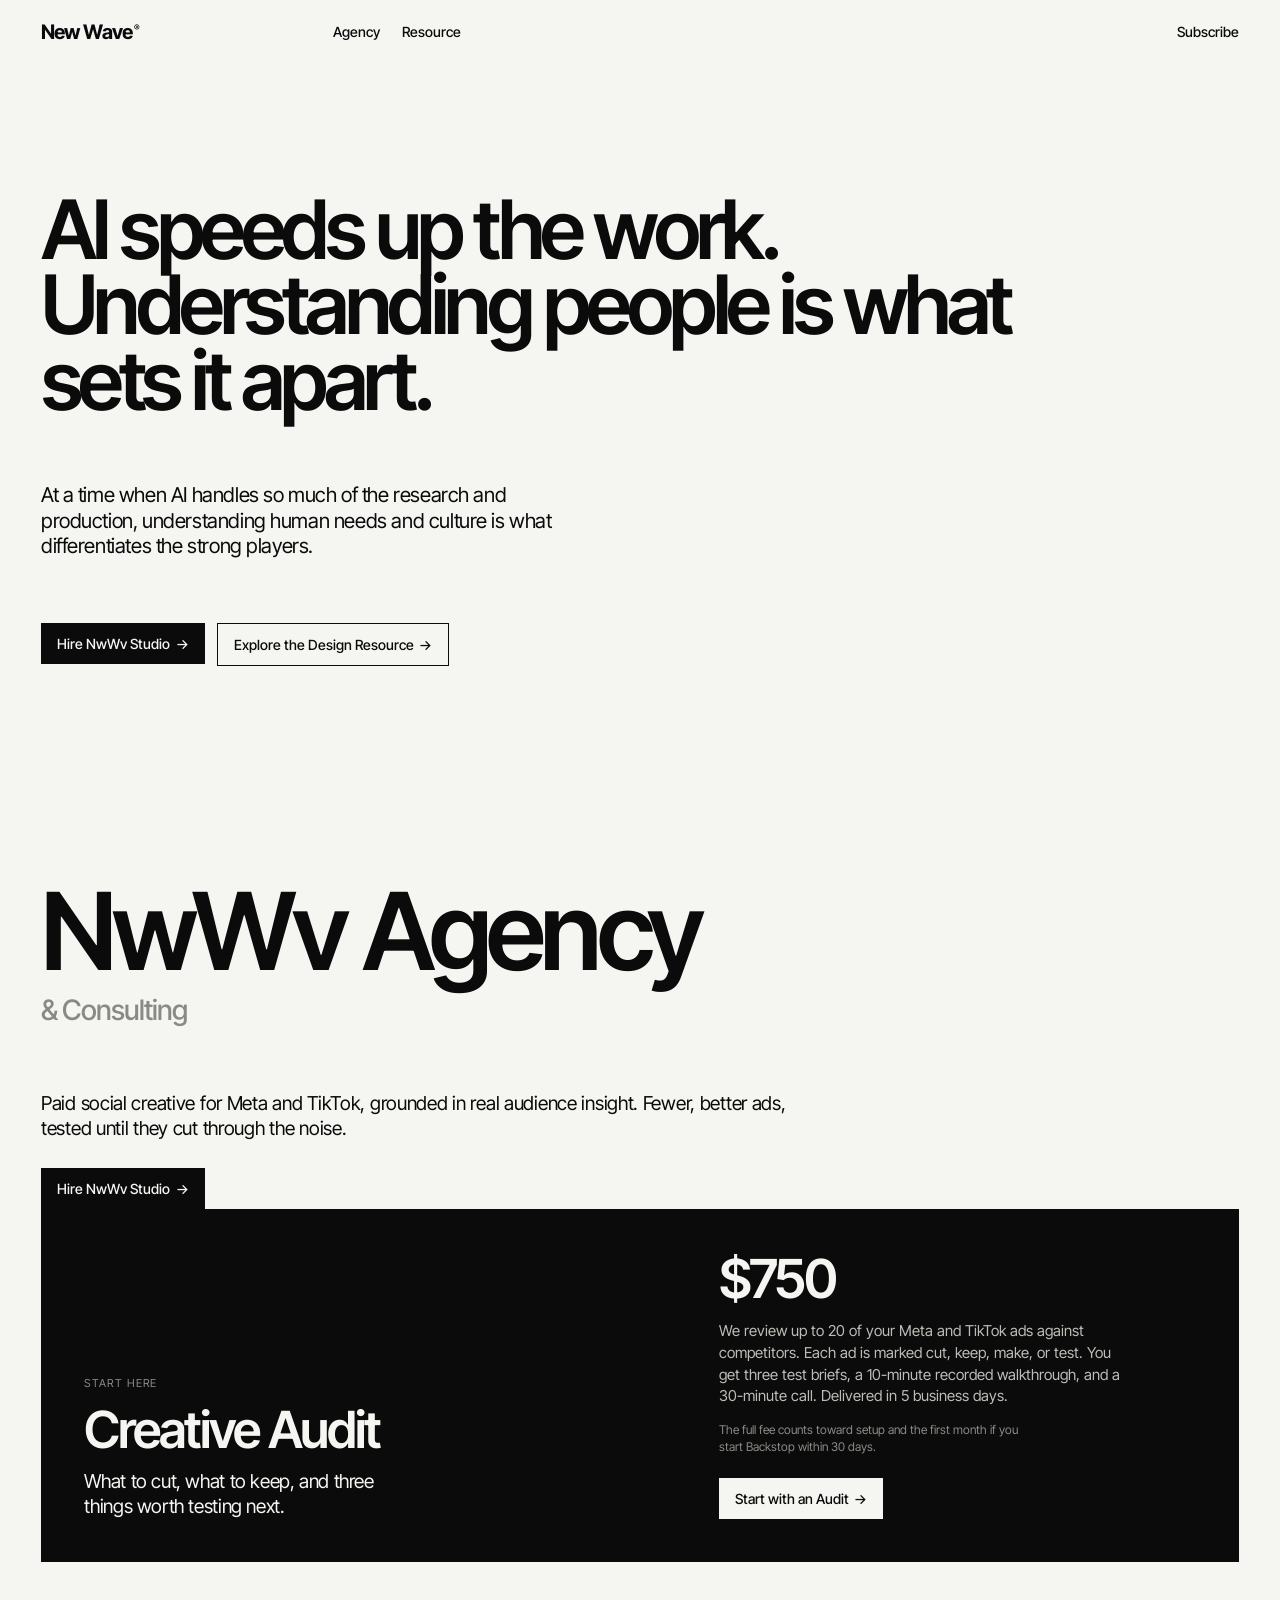
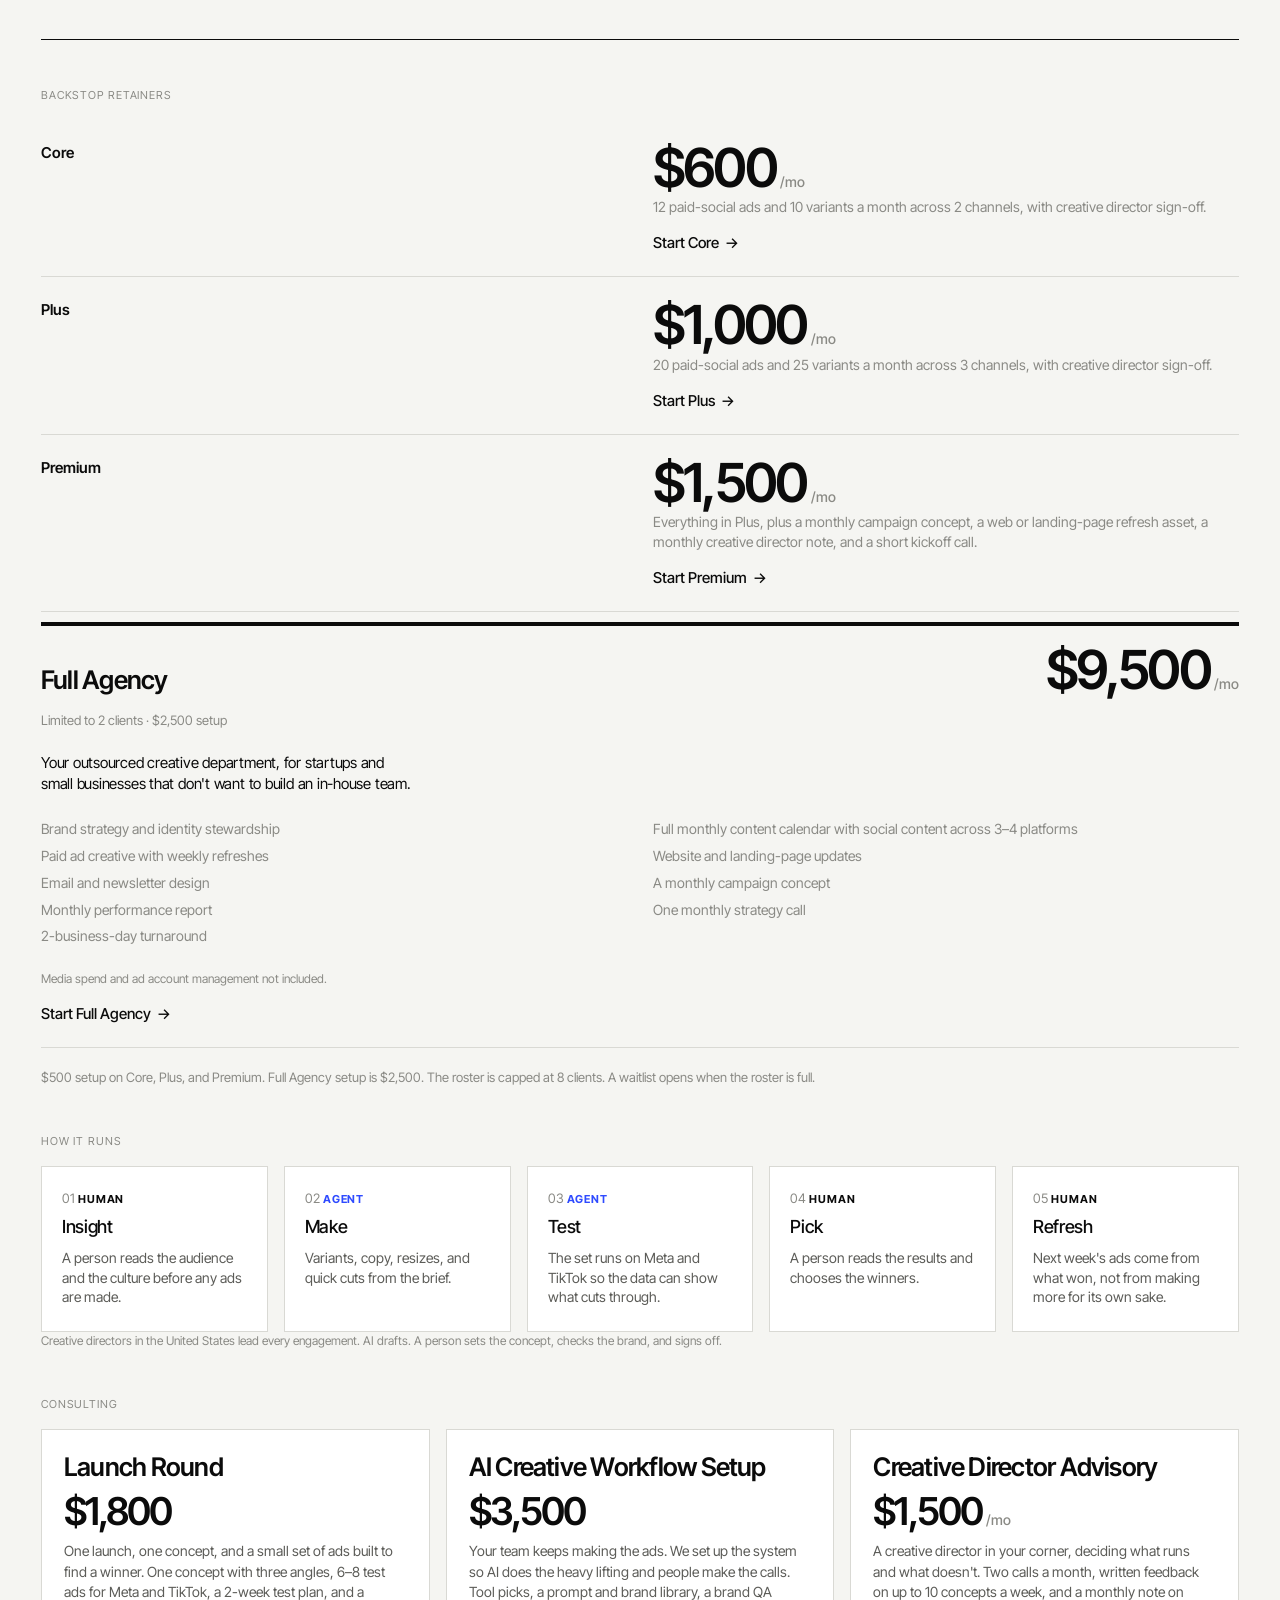
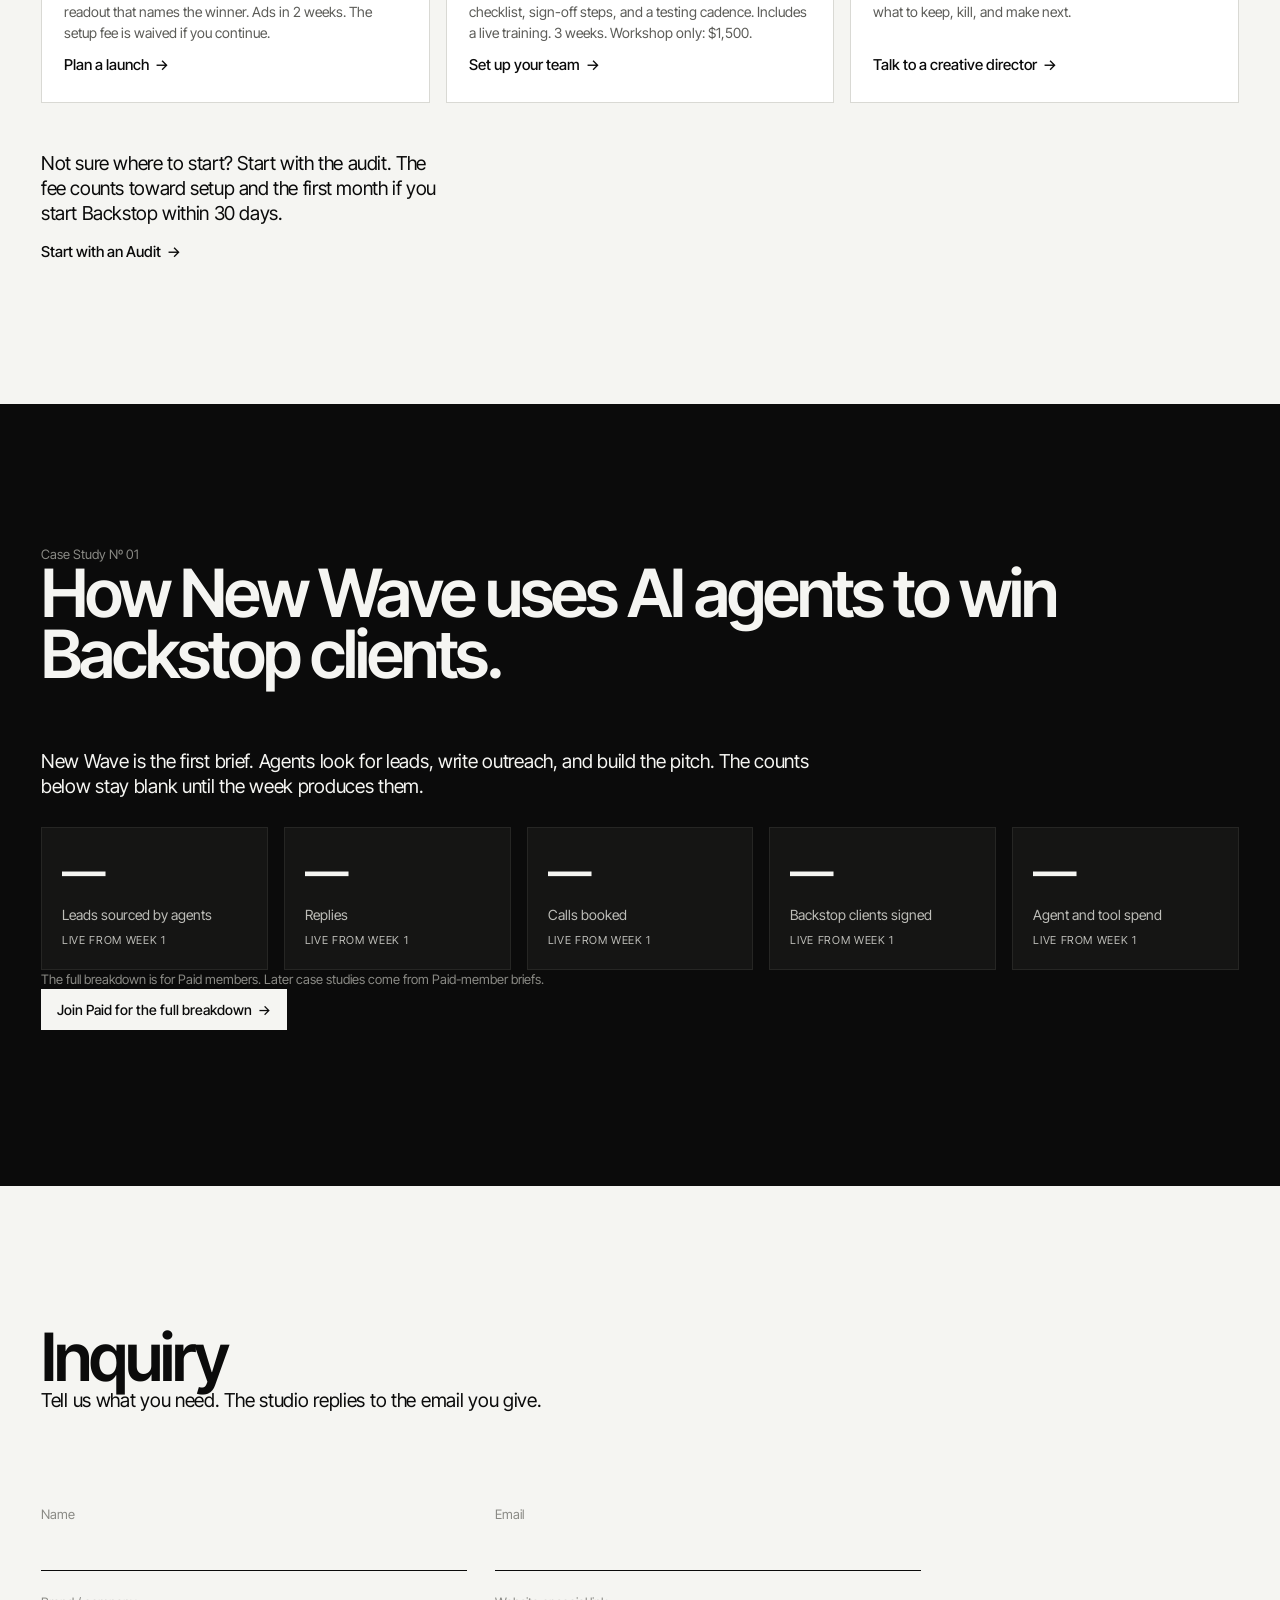
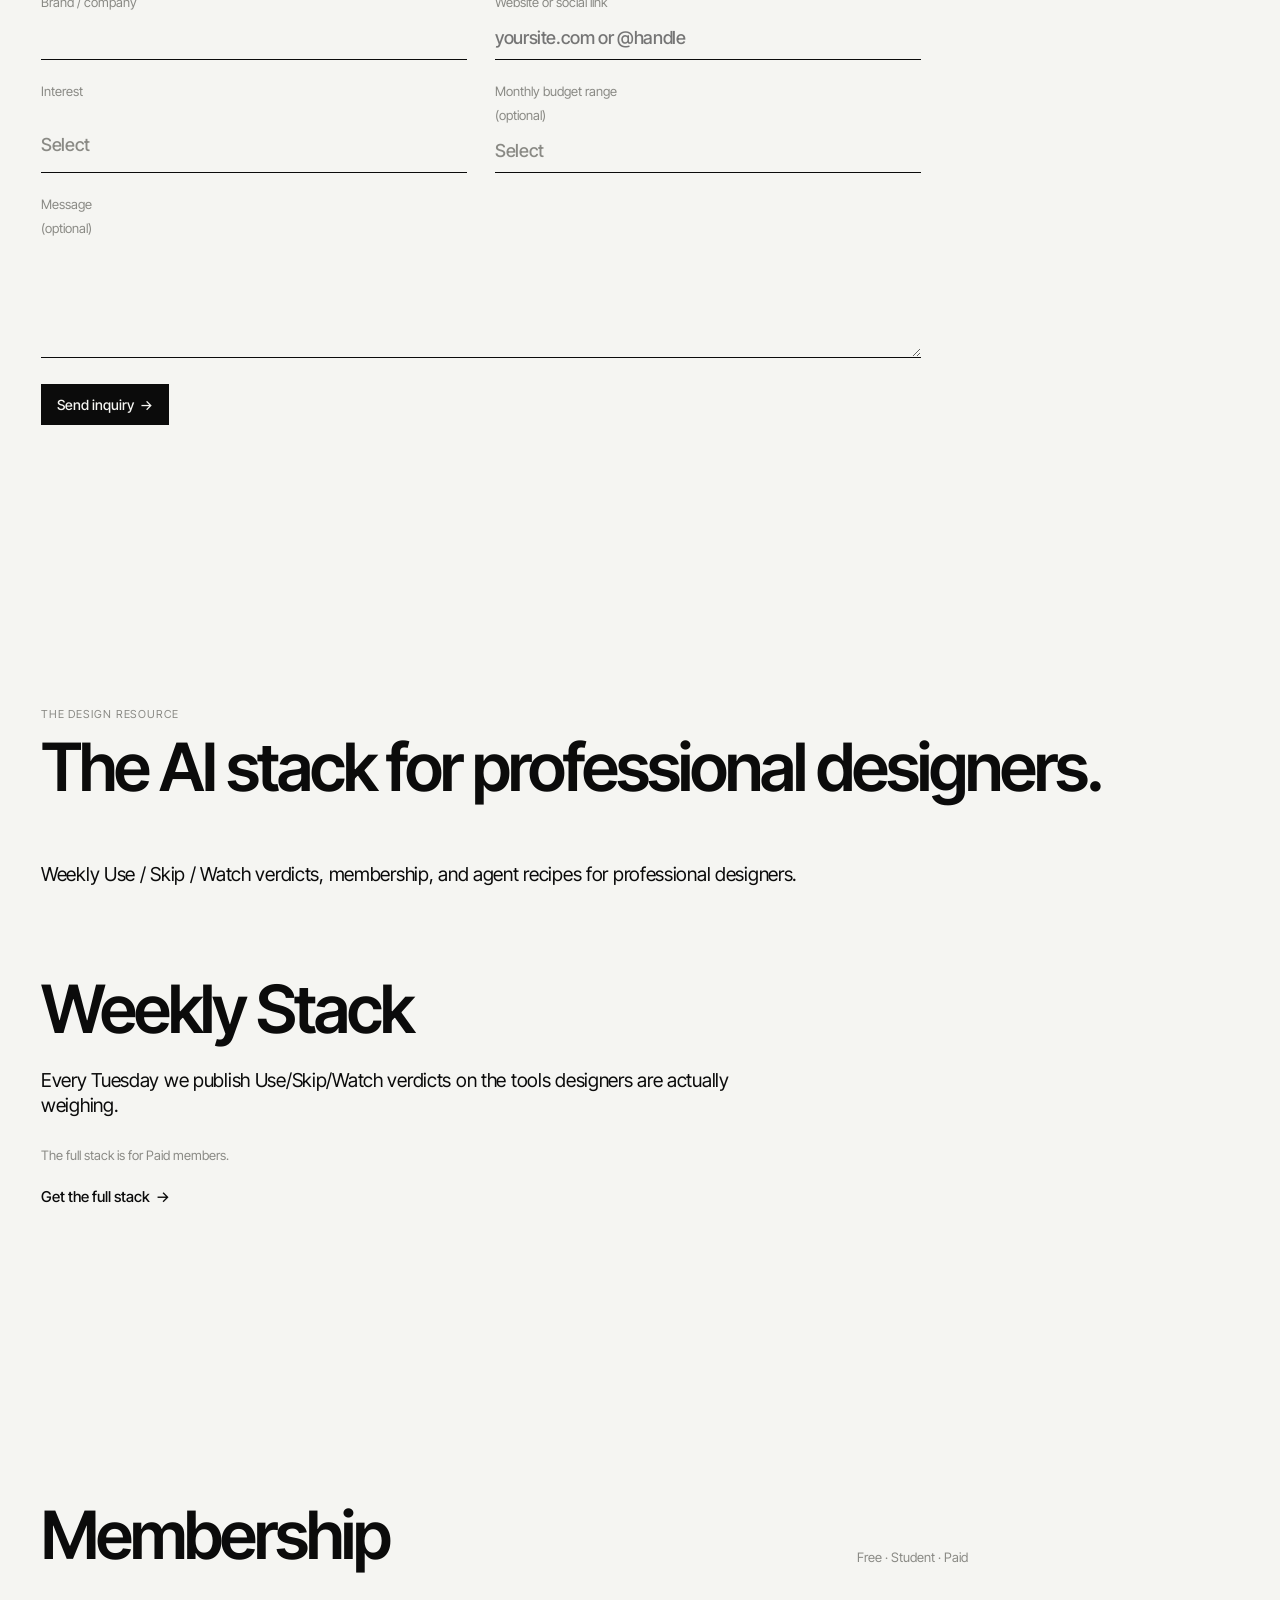
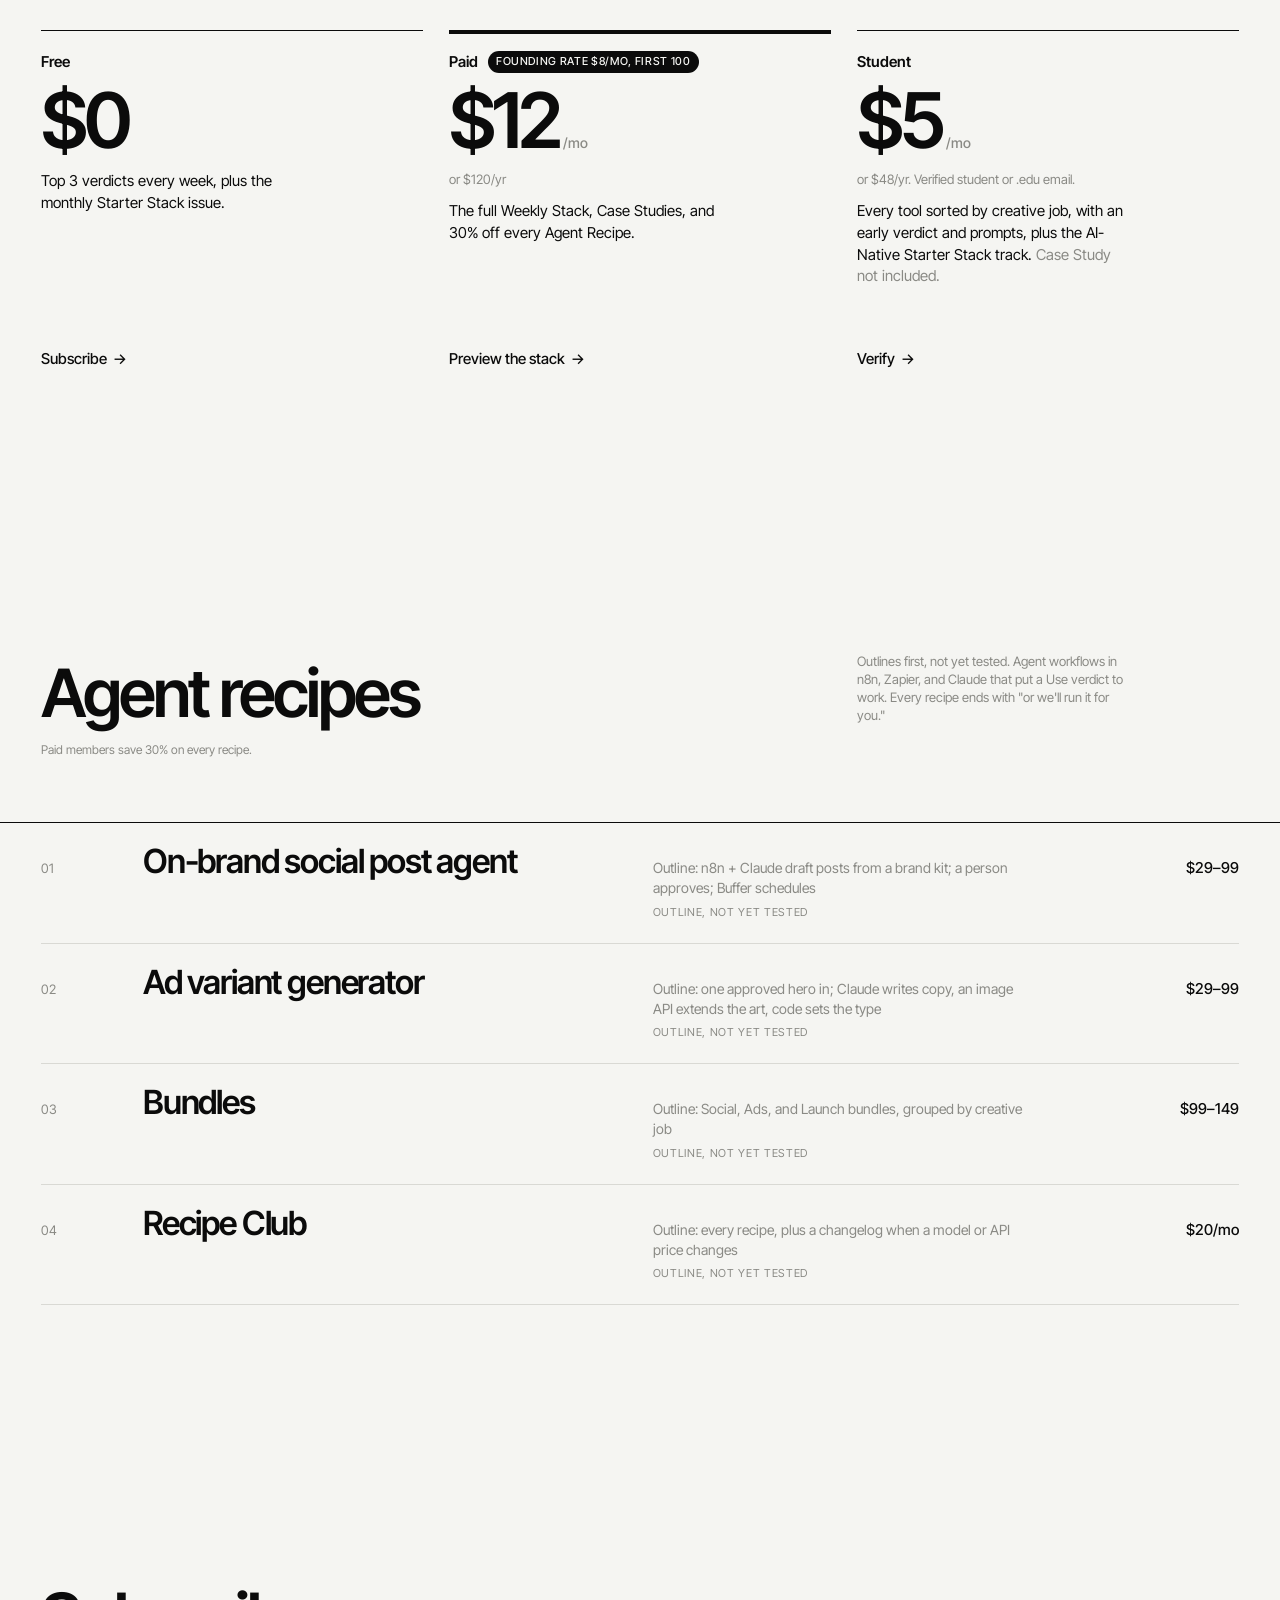
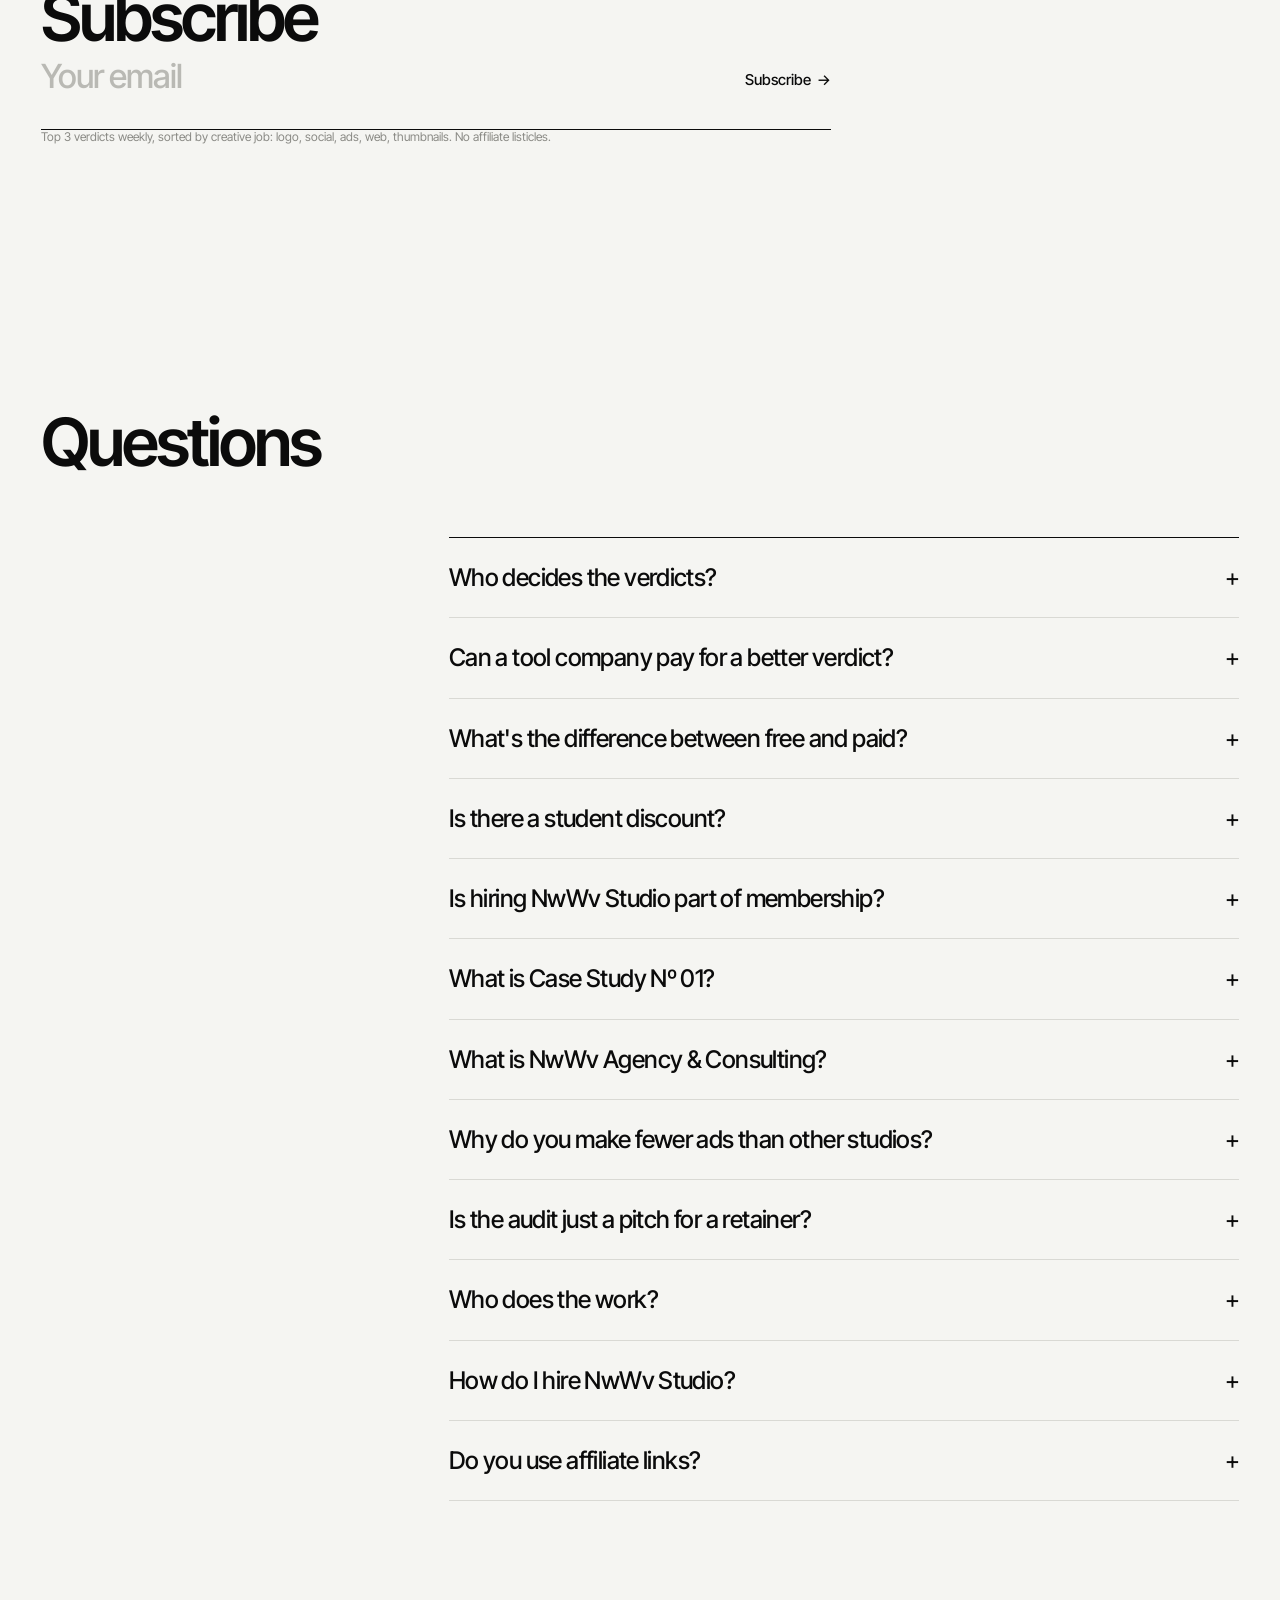
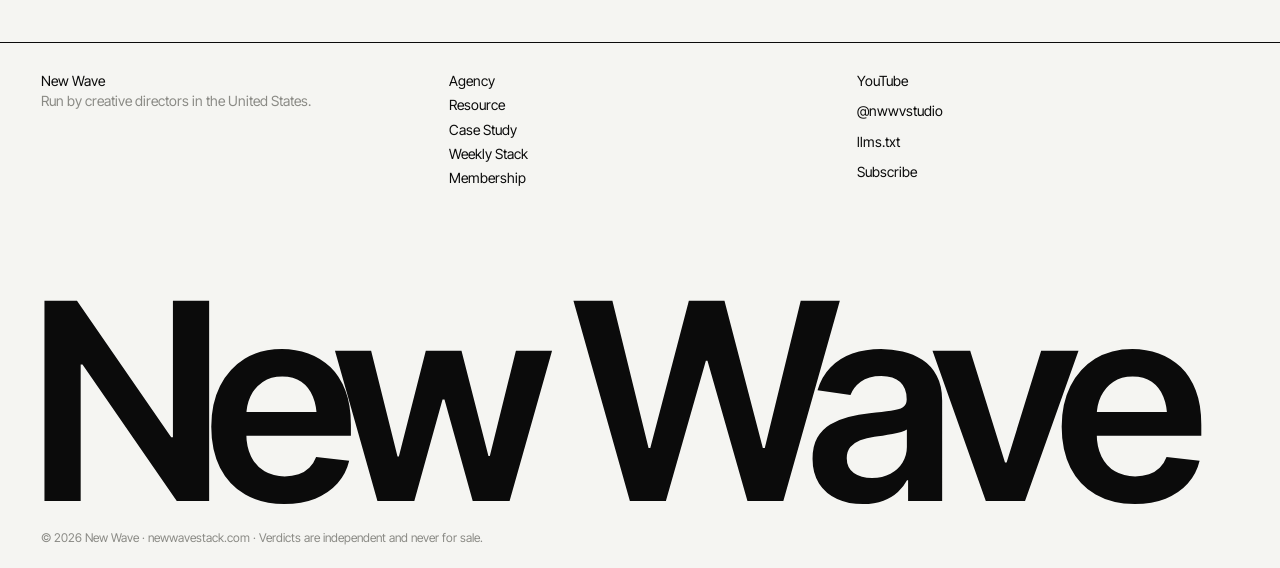
==== commit 2f6aed1c: "Preview: split the homepage into Agency and the Design Resource Add the approved two-section homepag" ====
--- a/index.html
+++ b/index.html
@@ -3,21 +3,21 @@
 <head>
 <meta charset="utf-8">
 <meta name="viewport" content="width=device-width, initial-scale=1">
-<title>New Wave: The AI stack for professional designers</title>
-<meta name="description" content="NwWv Studio makes paid social ad creative on an AI stack, tested and refreshed every week. New Wave is the community: weekly Use / Skip / Watch verdicts, case studies, and agent recipes for professional designers.">
+<title>New Wave: Agency and the Design Resource</title>
+<meta name="description" content="AI speeds up the work. Understanding people is what sets it apart. NwWv Agency &amp; Consulting makes fewer, better paid social ads. The Design Resource is the AI stack for professional designers.">
 <link rel="canonical" href="https://newwavestack.com/">
 <meta name="robots" content="index, follow">
 <meta name="theme-color" content="#0b0b0b">
 <meta property="og:type" content="website">
 <meta property="og:site_name" content="New Wave">
-<meta property="og:title" content="New Wave: The AI stack for professional designers">
-<meta property="og:description" content="NwWv Studio for paid social ad creative, and a community for designers learning the AI stack.">
+<meta property="og:title" content="New Wave: Agency and the Design Resource">
+<meta property="og:description" content="AI speeds up the work. Understanding people is what sets it apart. NwWv Agency &amp; Consulting, and the Design Resource for professional designers.">
 <meta property="og:url" content="https://www.newwavestack.com">
 <meta property="og:image" content="https://www.newwavestack.com/og.png">
 <meta name="twitter:card" content="summary_large_image">
 <meta name="twitter:site" content="@nwwvstudio">
-<meta name="twitter:title" content="New Wave: The AI stack for professional designers">
-<meta name="twitter:description" content="NwWv Studio for paid social ad creative, and a community for designers learning the AI stack.">
+<meta name="twitter:title" content="New Wave: Agency and the Design Resource">
+<meta name="twitter:description" content="AI speeds up the work. Understanding people is what sets it apart. NwWv Agency &amp; Consulting, and the Design Resource for professional designers.">
 <meta name="twitter:image" content="https://www.newwavestack.com/og.png">
 <link rel="icon" href="/favicon.ico" sizes="32x32">
 <link rel="icon" href="/favicon.svg" type="image/svg+xml">
@@ -29,16 +29,20 @@
 <link rel="stylesheet" href="styles.css">
 <script type="application/ld+json">
 {"@context":"https://schema.org","@graph":[
-{"@type":"Organization","@id":"https://newwavestack.com/#org","name":"New Wave","url":"https://newwavestack.com/","logo":"https://newwavestack.com/logo.png","slogan":"The AI stack for professional designers","description":"NwWv Studio makes paid social ad creative. New Wave is the membership and newsletter for professional designers.","address":{"@type":"PostalAddress","addressCountry":"US"},"sameAs":["https://x.com/nwwvstudio"]},
-{"@type":"WebSite","@id":"https://newwavestack.com/#website","url":"https://newwavestack.com/","name":"New Wave","description":"An AI studio for paid social ad creative, and a community of weekly verdicts, case studies, and agent recipes for professional designers.","publisher":{"@id":"https://newwavestack.com/#org"},"inLanguage":"en-US"},
+{"@type":"Organization","@id":"https://newwavestack.com/#org","name":"New Wave","url":"https://newwavestack.com/","logo":"https://newwavestack.com/logo.png","slogan":"AI speeds up the work. Understanding people is what sets it apart.","description":"NwWv Agency & Consulting makes paid social ad creative. The Design Resource is the membership and newsletter for professional designers.","address":{"@type":"PostalAddress","addressCountry":"US"},"sameAs":["https://x.com/nwwvstudio"]},
+{"@type":"WebSite","@id":"https://newwavestack.com/#website","url":"https://newwavestack.com/","name":"New Wave","description":"Two sections: NwWv Agency & Consulting for paid social, and the Design Resource, the AI stack for professional designers.","publisher":{"@id":"https://newwavestack.com/#org"},"inLanguage":"en-US"},
 {"@type":"FAQPage","mainEntity":[
 {"@type":"Question","name":"Who decides the verdicts?","acceptedAnswer":{"@type":"Answer","text":"A working creative director makes every final Use / Skip / Watch call. These early verdicts come from public documentation and pricing, not from a finished hands-on test. When a verdict changes after a real brief, we will say so."}},
 {"@type":"Question","name":"Can a tool company pay for a better verdict?","acceptedAnswer":{"@type":"Answer","text":"No. Sponsors and featured listings buy labeled visibility, never a score, a ranking, or copy review. There is no pay-to-remove for Skip verdicts."}},
 {"@type":"Question","name":"What is the difference between free and paid?","acceptedAnswer":{"@type":"Answer","text":"Free readers get the top 3 verdicts in the Tuesday newsletter. The full Weekly Stack is for Paid members. Paid is $12/mo or $120/yr, with a founding rate of $8/mo for the first 100 members. Paid includes the Weekly Stack, Case Studies, and 30% off every Agent Recipe. Tested samples are not in this issue yet."}},
 {"@type":"Question","name":"Is there a student discount?","acceptedAnswer":{"@type":"Answer","text":"Yes. Verified students or .edu emails get the paid newsletter for $5/mo or $48/yr, plus the AI-Native Starter Stack track. Case Study is not included."}},
-{"@type":"Question","name":"Is hiring NwWv Studio part of membership?","acceptedAnswer":{"@type":"Answer","text":"No. NwWv Studio runs Backstop, a separate done-for-you service. Memberships are for designers learning the stack."}},
+{"@type":"Question","name":"Is hiring NwWv Studio part of membership?","acceptedAnswer":{"@type":"Answer","text":"No. NwWv Agency & Consulting is a separate section from the Design Resource. Memberships are for designers learning the stack."}},
 {"@type":"Question","name":"What is Case Study Nº 01?","acceptedAnswer":{"@type":"Answer","text":"Case Study Nº 01 is how New Wave uses AI agents to win Backstop clients. The public page shows each count as an em dash, labeled live from week 1. The full breakdown is for Paid members. Later case studies come from Paid-member briefs."}},
-{"@type":"Question","name":"What is Backstop by New Wave?","acceptedAnswer":{"@type":"Answer","text":"Backstop is NwWv Studio's done-for-you service for paid social ad creative: static, short video, and copy variants for Meta and TikTok, tested and refreshed weekly. Plans are $600, $1,000, or $1,500 per month plus a $500 setup fee, with a roster capped at 8 clients. Full Agency is $9,500 per month plus a $2,500 setup fee, limited to 2 clients."}},
+{"@type":"Question","name":"What is NwWv Agency & Consulting?","acceptedAnswer":{"@type":"Answer","text":"Paid social creative for Meta and TikTok. Start with a Creative Audit for $750. Backstop retainers are Core $600, Plus $1,000, or Premium $1,500 per month, plus a $500 setup fee. Full Agency is $9,500 per month plus a $2,500 setup fee, limited to 2 clients. Consulting is Launch Round at $1,800, AI Creative Workflow Setup at $3,500 (workshop only $1,500), and Creative Director Advisory at $1,500 per month. Send the inquiry form on this page."}},
+{"@type":"Question","name":"Why do you make fewer ads than other studios?","acceptedAnswer":{"@type":"Answer","text":"Volume isn't the goal. In a feed this crowded, ten average ads lose to two good ones. AI lets us explore widely. Creative directors make sure only the strongest work ships, and testing shows us what to make next."}},
+{"@type":"Question","name":"Is the audit just a pitch for a retainer?","acceptedAnswer":{"@type":"Answer","text":"No. The audit is yours to keep and use however you like, with your team or anyone else. If you do start Backstop within 30 days, the full fee counts toward setup and your first month."}},
+{"@type":"Question","name":"Who does the work?","acceptedAnswer":{"@type":"Answer","text":"Creative directors in the United States lead every engagement. AI handles first drafts and variations. A person sets the concept, checks every asset against your brand, and signs off before anything reaches you."}},
+{"@type":"Question","name":"How do I hire NwWv Studio?","acceptedAnswer":{"@type":"Answer","text":"Use the inquiry form on this page. Choose Creative Audit, a Backstop retainer, Launch Round, Workflow Setup, CD Advisory, or Not sure. The studio replies to the email you give. The form does not add you to the newsletter."}},
 {"@type":"Question","name":"Do you use affiliate links?","acceptedAnswer":{"@type":"Answer","text":"Only on tools rated Use, always disclosed, and never on tools rated Skip. Affiliate status never decides a verdict."}}
 ]}]}
 </script>
@@ -49,7 +53,7 @@
   <a href="#" class="logo" aria-label="New Wave">N<span class="logo-drop">e</span>w<span class="logo-drop">&nbsp;</span>W<span class="logo-drop">a</span>v<span class="logo-drop">e</span><sup>®</sup></a>
   <nav aria-label="Primary">
     <ul class="navlinks" id="navlinks">
-      <li><a href="#studio">Studio</a></li><li><a href="#case-study">Case Study</a></li><li><a href="#weekly-stack">Weekly Stack</a></li><li><a href="#membership">Membership</a></li><li><a href="#recipes">Recipes</a></li>
+      <li><a href="#agency">Agency</a></li><li><a href="#resource">Resource</a></li>
     </ul>
   </nav>
   <a class="navcta" href="#subscribe">Subscribe</a>
@@ -58,52 +62,58 @@
 
 <main id="main">
 <section class="hero grid" aria-labelledby="hero-h">
-  <h1 id="hero-h" class="display">The AI stack for professional designers.</h1>
-  <!-- Alt header option: We run creative on an AI stack. Hire it, or learn it. -->
-  <p class="hero-lede c-1-8">NwWv is an AI-integrated design agency, weekly newsletter, and active community for today’s creative professional figuring out a new generation of tools.</p>
-  <div class="paths">
-    <article class="path path-dark">
-      <h2>For brands — Hire NwWv Studio</h2>
-      <p class="sub">Ad creative made on an AI stack, tested and refreshed every week.</p>
-      <a class="btn-fill" href="#studio">Hire NwWv Studio <i>→</i></a>
+  <h1 id="hero-h" class="display">AI speeds up the work. <br>Understanding people is what sets it apart.</h1>
+  <p class="hero-lede c-1-8">At a time when AI handles so much of the research and production, understanding human needs and culture is what differentiates the strong players.</p>
+  <div class="hero-actions">
+    <a class="btn-ink" href="#agency">Hire NwWv Studio <i>→</i></a>
+    <a class="btn-line" href="#resource">Explore the Design Resource <i>→</i></a>
+  </div>
+</section>
+
+<div id="studio"></div>
+<div id="backstop"></div>
+<section id="agency" class="sec" aria-labelledby="a-h">
+  <header class="sec-h grid">
+    <h2 id="a-h" class="c-1-12 display-2">NwWv Agency <span class="studio-sub">&amp; Consulting</span></h2>
+  </header>
+  <div class="grid">
+    <p class="c-1-8 body-l">Paid social creative for Meta and TikTok, grounded in real audience insight. Fewer, better ads, tested until they cut through the noise.</p>
+    <p class="c-1-8"><a class="btn-ink" href="#inquire" data-interest="Not sure">Hire NwWv Studio <i>→</i></a></p>
+
+    <article class="audit">
+      <div>
+        <p class="kicker">Start here</p>
+        <h3>Creative Audit</h3>
+        <p class="promise">What to cut, what to keep, and three things worth testing next.</p>
+      </div>
+      <div>
+        <p class="amt">$750</p>
+        <p class="detail">We review up to 20 of your Meta and TikTok ads against competitors. Each ad is marked cut, keep, make, or test. You get three test briefs, a 10-minute recorded walkthrough, and a 30-minute call. Delivered in 5 business days.</p>
+        <p class="fine">The full fee counts toward setup and the first month if you start Backstop within 30 days.</p>
+        <a class="btn-fill" href="#inquire" data-interest="Creative Audit">Start with an Audit <i>→</i></a>
+      </div>
     </article>
-    <article class="path path-light" id="subscribe" aria-labelledby="sub-h">
-      <h2 id="sub-h">For designers — Join the community</h2>
-      <p class="sub">The Tuesday newsletter, and Free, Student, or Paid membership for designers learning the stack.</p>
-      <form class="signup" action="https://www.newwavestack.com/api/subscribe" method="post" aria-label="Newsletter signup">
-        <label for="email" class="sr">Email address</label>
-        <input class="hp" type="text" name="website_url" tabindex="-1" autocomplete="off" aria-hidden="true">
-        <input id="email" type="email" name="email" placeholder="Your email" required autocomplete="email" maxlength="254">
-        <button type="submit" class="arrow-btn" aria-label="Subscribe">Subscribe <i>→</i></button>
-        <p class="fine">Top 3 verdicts weekly, sorted by creative job: logo, social, ads, web, thumbnails. No affiliate listicles.</p>
-        <p class="ok" role="status" aria-live="polite" hidden></p>
-      </form>
-      <a class="arrow-btn" href="#membership">See membership <i>→</i></a>
-    </article>
-  </div>
-</section>
-
-<div id="backstop"></div>
-<section id="studio" class="sec" aria-labelledby="b-h">
-  <header class="sec-h grid">
-    <h2 id="b-h" class="c-1-12 display-2">Backstop<span class="studio-sub">— done-for-you ad creative from NwWv Studio</span></h2>
-  </header>
-  <div class="grid">
-    <p class="c-1-8 body-l">Paid social for Meta and TikTok: static, short video, and copy variants, tested and refreshed every week. Agents do the volume — variants, copy, resizes, and quick cuts. People handle the concept, brand QA, and which ads win. <span class="mute">The roster is capped at 8 clients. You can start without a sales call.</span></p>
-    <p class="kicker">How it runs</p>
-    <ol class="steps">
-      <li class="step"><p class="idx">01 <span class="who human">Human</span></p><h3>Intake and brand kit</h3><p>Voice, type, color, and the channels the ads will run on.</p></li>
-      <li class="step"><p class="idx">02 <span class="who agent">Agent</span></p><h3>Agents generate variants</h3><p>Copy, sizes, and quick cuts from the kit.</p></li>
-      <li class="step"><p class="idx">03 <span class="who human">Human</span></p><h3>Brand QA</h3><p>A person checks the logo, color, type, and claims.</p></li>
-      <li class="step"><p class="idx">04 <span class="who human">Human</span></p><h3>Creative-director edit and sign-off</h3><p>The concept and the final cut stay with a director.</p></li>
-      <li class="step"><p class="idx">05 <span class="who human">Human</span></p><h3>Ship, test, and refresh weekly</h3><p>The set goes live. A person reads the data and picks what to make next.</p></li>
-    </ol>
-  </div>
-  <div class="grid studio-price">
-    <div class="tiers">
-      <article class="tier"><h3>Core</h3><p class="amt">$600<small>/mo</small></p><p>12 paid-social ads and 10 variants a month across 2 channels, with creative director sign-off.</p></article>
-      <article class="tier"><h3>Plus</h3><p class="amt">$1,000<small>/mo</small></p><p>20 paid-social ads and 25 variants a month across 3 channels, with creative director sign-off.</p></article>
-      <article class="tier"><h3>Premium</h3><p class="amt">$1,500<small>/mo</small></p><p>Everything in Plus, plus a monthly campaign concept, a web or landing-page refresh asset, a monthly creative director note, and a short kickoff call.</p></article>
+
+    <div class="studio-price tiers">
+      <p class="kicker">Backstop retainers</p>
+      <article class="tier">
+        <h3>Core</h3>
+        <p class="amt">$600<small>/mo</small></p>
+        <p class="tier-copy">12 paid-social ads and 10 variants a month across 2 channels, with creative director sign-off.</p>
+        <a class="arrow-btn tier-cta" href="#inquire" data-interest="Backstop retainer" data-plan="Core">Start Core <i>→</i></a>
+      </article>
+      <article class="tier">
+        <h3>Plus</h3>
+        <p class="amt">$1,000<small>/mo</small></p>
+        <p class="tier-copy">20 paid-social ads and 25 variants a month across 3 channels, with creative director sign-off.</p>
+        <a class="arrow-btn tier-cta" href="#inquire" data-interest="Backstop retainer" data-plan="Plus">Start Plus <i>→</i></a>
+      </article>
+      <article class="tier">
+        <h3>Premium</h3>
+        <p class="amt">$1,500<small>/mo</small></p>
+        <p class="tier-copy">Everything in Plus, plus a monthly campaign concept, a web or landing-page refresh asset, a monthly creative director note, and a short kickoff call.</p>
+        <a class="arrow-btn tier-cta" href="#inquire" data-interest="Backstop retainer" data-plan="Premium">Start Premium <i>→</i></a>
+      </article>
       <article class="tier tier-flag">
         <h3>Full Agency</h3>
         <p class="amt">$9,500<small>/mo</small></p>
@@ -121,8 +131,45 @@
           <li>2-business-day turnaround</li>
         </ul>
         <p class="fine">Media spend and ad account management not included.</p>
-      </article>
-      <div class="tier-foot"><p class="meta">$500 setup on Core, Plus, and Premium. Full Agency setup is $2,500. A waitlist opens when the roster is full.</p><a href="#" class="arrow-btn">Apply for a spot <i>→</i></a></div>
+        <a class="arrow-btn tier-cta" href="#inquire" data-interest="Backstop retainer" data-plan="Full Agency">Start Full Agency <i>→</i></a>
+      </article>
+      <div class="tier-foot"><p class="meta">$500 setup on Core, Plus, and Premium. Full Agency setup is $2,500. The roster is capped at 8 clients. A waitlist opens when the roster is full.</p></div>
+    </div>
+
+    <p class="kicker">How it runs</p>
+    <ol class="steps">
+      <li class="step"><p class="idx">01 <span class="who human">Human</span></p><h3>Insight</h3><p>A person reads the audience and the culture before any ads are made.</p></li>
+      <li class="step"><p class="idx">02 <span class="who agent">Agent</span></p><h3>Make</h3><p>Variants, copy, resizes, and quick cuts from the brief.</p></li>
+      <li class="step"><p class="idx">03 <span class="who agent">Agent</span></p><h3>Test</h3><p>The set runs on Meta and TikTok so the data can show what cuts through.</p></li>
+      <li class="step"><p class="idx">04 <span class="who human">Human</span></p><h3>Pick</h3><p>A person reads the results and chooses the winners.</p></li>
+      <li class="step"><p class="idx">05 <span class="who human">Human</span></p><h3>Refresh</h3><p>Next week's ads come from what won, not from making more for its own sake.</p></li>
+    </ol>
+    <p class="c-1-8 fine">Creative directors in the United States lead every engagement. AI drafts. A person sets the concept, checks the brand, and signs off.</p>
+
+    <p class="kicker">Consulting</p>
+    <div class="consult">
+      <article>
+        <h3>Launch Round</h3>
+        <p class="amt">$1,800</p>
+        <p class="detail">One launch, one concept, and a small set of ads built to find a winner. One concept with three angles, 6–8 test ads for Meta and TikTok, a 2-week test plan, and a readout that names the winner. Ads in 2 weeks. The setup fee is waived if you continue.</p>
+        <a class="arrow-btn" href="#inquire" data-interest="Launch Round">Plan a launch <i>→</i></a>
+      </article>
+      <article>
+        <h3>AI Creative Workflow Setup</h3>
+        <p class="amt">$3,500</p>
+        <p class="detail">Your team keeps making the ads. We set up the system so AI does the heavy lifting and people make the calls. Tool picks, a prompt and brand library, a brand QA checklist, sign-off steps, and a testing cadence. Includes a live training. 3 weeks. Workshop only: $1,500.</p>
+        <a class="arrow-btn" href="#inquire" data-interest="Workflow Setup">Set up your team <i>→</i></a>
+      </article>
+      <article>
+        <h3>Creative Director Advisory</h3>
+        <p class="amt">$1,500<small>/mo</small></p>
+        <p class="detail">A creative director in your corner, deciding what runs and what doesn't. Two calls a month, written feedback on up to 10 concepts a week, and a monthly note on what to keep, kill, and make next.</p>
+        <a class="arrow-btn" href="#inquire" data-interest="CD Advisory">Talk to a creative director <i>→</i></a>
+      </article>
+    </div>
+    <div class="nudge">
+      <p>Not sure where to start? Start with the audit. The fee counts toward setup and the first month if you start Backstop within 30 days.</p>
+      <a class="arrow-btn" href="#inquire" data-interest="Creative Audit">Start with an Audit <i>→</i></a>
     </div>
   </div>
 </section>
@@ -145,6 +192,69 @@
   </div>
 </section>
 
+<section id="inquire" class="sec" aria-labelledby="i-h">
+  <header class="sec-h grid">
+    <h2 id="i-h" class="c-1-8 h-l">Inquiry</h2>
+    <p class="c-1-8 body-l">Tell us what you need. The studio replies to the email you give.</p>
+  </header>
+  <div class="grid">
+  <form class="inquiry c-1-12" action="https://www.newwavestack.com/api/inquiry" method="post" aria-label="Studio inquiry">
+    <input class="hp" type="text" name="website_url" tabindex="-1" autocomplete="off" aria-hidden="true">
+    <input type="hidden" name="plan" value="">
+    <label>Name
+      <input name="name" type="text" required autocomplete="name" maxlength="120">
+    </label>
+    <label>Email
+      <input id="inquiry-email" name="email" type="email" required autocomplete="email" maxlength="254">
+    </label>
+    <label>Brand / company
+      <input name="brand" type="text" required autocomplete="organization" maxlength="160">
+    </label>
+    <label>Website or social link
+      <input name="link" type="text" required autocomplete="url" maxlength="300" placeholder="yoursite.com or @handle">
+    </label>
+    <label>Interest
+      <select name="interest" required>
+        <option value="" selected>Select</option>
+        <option>Creative Audit</option>
+        <option>Backstop retainer</option>
+        <option>Launch Round</option>
+        <option>Workflow Setup</option>
+        <option>CD Advisory</option>
+        <option>Not sure</option>
+      </select>
+    </label>
+    <label>Monthly budget range <span class="mute">(optional)</span>
+      <select name="budget">
+        <option value="">Select</option>
+        <option>Under $1,000</option>
+        <option>$1,000–$2,500</option>
+        <option>$2,500–$5,000</option>
+        <option>$5,000–$10,000</option>
+        <option>$10,000+</option>
+      </select>
+    </label>
+    <label class="full">Message <span class="mute">(optional)</span>
+      <textarea name="message" rows="4" maxlength="2000"></textarea>
+    </label>
+    <div class="full">
+      <button type="submit" class="btn-ink">Send inquiry <i>→</i></button>
+      <p class="ok" role="status" aria-live="polite" hidden></p>
+    </div>
+  </form>
+  </div>
+</section>
+
+<section id="resource" class="sec" aria-labelledby="res-h">
+  <header class="sec-h grid">
+    <p class="c-1-12 kicker">The Design Resource</p>
+    <h2 id="res-h" class="c-1-12 h-l">The AI stack for professional designers.</h2>
+  </header>
+  <div class="grid">
+    <p class="c-1-8 body-l">Weekly Use / Skip / Watch verdicts, membership, and agent recipes for professional designers.</p>
+  </div>
+</section>
+
 <div id="verdicts"></div>
 <div id="weekly-stacks"></div>
 <section id="weekly-stack" class="sec" aria-labelledby="v-h">
@@ -178,6 +288,20 @@
   </ul>
 </section>
 
+<section class="sec signup-row" aria-labelledby="sub-h">
+  <div class="grid">
+    <h2 id="sub-h" class="c-1-8 h-l">Subscribe</h2>
+    <form id="subscribe" class="signup c-1-8" action="https://www.newwavestack.com/api/subscribe" method="post" aria-label="Newsletter signup">
+      <label for="email" class="sr">Email address</label>
+      <input class="hp" type="text" name="website_url" tabindex="-1" autocomplete="off" aria-hidden="true">
+      <input id="email" type="email" name="email" placeholder="Your email" required autocomplete="email" maxlength="254">
+      <button type="submit" class="arrow-btn" aria-label="Subscribe">Subscribe <i>→</i></button>
+      <p class="fine">Top 3 verdicts weekly, sorted by creative job: logo, social, ads, web, thumbnails. No affiliate listicles.</p>
+      <p class="ok" role="status" aria-live="polite" hidden></p>
+    </form>
+  </div>
+</section>
+
 <div id="sponsors"></div>
 <section id="faq" class="sec" aria-labelledby="f-h">
   <header class="sec-h grid"><h2 id="f-h" class="c-1-8 h-l">Questions</h2></header>
@@ -186,9 +310,13 @@
     <details><summary>Can a tool company pay for a better verdict?</summary><p>No. Sponsors and featured listings buy labeled visibility, never a score, a ranking, or copy review. There is no pay-to-remove for Skip verdicts.</p></details>
     <details><summary>What's the difference between free and paid?</summary><p>Free readers get the top 3 verdicts in the Tuesday newsletter. The full Weekly Stack is for Paid members. Paid is $12/mo or $120/yr, with a founding rate of $8/mo for the first 100 members. Paid includes the Weekly Stack, Case Studies, and 30% off every Agent Recipe. Tested samples are not in this issue yet.</p></details>
     <details><summary>Is there a student discount?</summary><p>Yes. Verified students or .edu emails get the paid newsletter for $5/mo or $48/yr, plus the AI-Native Starter Stack track. Case Study is not included.</p></details>
-    <details><summary>Is hiring NwWv Studio part of membership?</summary><p>No. NwWv Studio runs Backstop, a separate done-for-you service. Memberships are for designers learning the stack.</p></details>
+    <details><summary>Is hiring NwWv Studio part of membership?</summary><p>No. NwWv Agency &amp; Consulting is a separate section from the Design Resource. Memberships are for designers learning the stack.</p></details>
     <details><summary>What is Case Study Nº 01?</summary><p>Case Study Nº 01 is how New Wave uses AI agents to win Backstop clients. The public page shows each count as an em dash, labeled live from week 1. The full breakdown is for Paid members. Later case studies come from Paid-member briefs.</p></details>
-    <details><summary>What is Backstop by New Wave?</summary><p>Backstop is NwWv Studio's done-for-you service for paid social ad creative: static, short video, and copy variants for Meta and TikTok, tested and refreshed weekly. Plans are $600, $1,000, or $1,500 per month plus a $500 setup fee, with a roster capped at 8 clients. Full Agency is $9,500 per month plus a $2,500 setup fee, limited to 2 clients.</p></details>
+    <details><summary>What is NwWv Agency &amp; Consulting?</summary><p>Paid social creative for Meta and TikTok. Start with a Creative Audit for $750. Backstop retainers are Core $600, Plus $1,000, or Premium $1,500 per month, plus a $500 setup fee. Full Agency is $9,500 per month plus a $2,500 setup fee, limited to 2 clients. Consulting is Launch Round at $1,800, AI Creative Workflow Setup at $3,500 (workshop only $1,500), and Creative Director Advisory at $1,500 per month. Send the inquiry form on this page.</p></details>
+    <details><summary>Why do you make fewer ads than other studios?</summary><p>Volume isn't the goal. In a feed this crowded, ten average ads lose to two good ones. AI lets us explore widely. Creative directors make sure only the strongest work ships, and testing shows us what to make next.</p></details>
+    <details><summary>Is the audit just a pitch for a retainer?</summary><p>No. The audit is yours to keep and use however you like, with your team or anyone else. If you do start Backstop within 30 days, the full fee counts toward setup and your first month.</p></details>
+    <details><summary>Who does the work?</summary><p>Creative directors in the United States lead every engagement. AI handles first drafts and variations. A person sets the concept, checks every asset against your brand, and signs off before anything reaches you.</p></details>
+    <details><summary>How do I hire NwWv Studio?</summary><p>Use the inquiry form on this page. Choose Creative Audit, a Backstop retainer, Launch Round, Workflow Setup, CD Advisory, or Not sure. The studio replies to the email you give. The form does not add you to the newsletter.</p></details>
     <details><summary>Do you use affiliate links?</summary><p>Only on tools rated Use, always disclosed, and never on tools rated Skip. Affiliate status never decides a verdict.</p></details>
   </div></div>
 </section>
@@ -197,7 +325,7 @@
 <footer class="foot">
   <div class="grid foot-top">
     <p class="c-1-4">New Wave<br><span class="mute">Run by creative directors in the United States.</span></p>
-    <ul class="c-5-8"><li><a href="#studio">Studio</a></li><li><a href="#case-study">Case Study</a></li><li><a href="#weekly-stack">Weekly Stack</a></li><li><a href="#membership">Membership</a></li><li><a href="#recipes">Recipes</a></li></ul>
+    <ul class="c-5-8"><li><a href="#agency">Agency</a></li><li><a href="#resource">Resource</a></li><li><a href="#case-study">Case Study</a></li><li><a href="#weekly-stack">Weekly Stack</a></li><li><a href="#membership">Membership</a></li></ul>
     <ul class="c-9-12"><li><a href="#">YouTube</a></li><li><a href="https://x.com/nwwvstudio" target="_blank" rel="noopener">@nwwvstudio</a></li><li><a href="/llms.txt">llms.txt</a></li><li><a href="#subscribe">Subscribe</a></li></ul>
   </div>
   <p class="wordmark" aria-hidden="true">New Wave</p>
--- a/styles.css
+++ b/styles.css
@@ -38,6 +38,16 @@
 .rot b.is-instant{transition:none}
 .v-use{color:var(--use)}.v-skp{color:var(--skp)}.v-wat{color:var(--wat)}
 .hero-lede{font-size:22px;line-height:1.25;letter-spacing:-.02em;max-width:30ch}
+.hero .display{max-width:12em;font-size:clamp(44px,6.4vw,104px);line-height:.92}
+.hero .hero-lede{max-width:46ch;font-size:clamp(18px,1.6vw,22px)}
+.hero-actions{grid-column:1/-1;display:flex;flex-wrap:wrap;gap:12px;align-items:center}
+.btn-ink,.btn-line{display:inline-flex;gap:.4em;align-items:center;align-self:flex-start;font:500 14px var(--f);padding:12px 16px;text-decoration:none;border:0;cursor:pointer}
+.btn-ink{background:var(--ink);color:var(--bg)}
+.btn-line{border:1px solid var(--ink);color:var(--ink);background:transparent}
+.btn-ink i,.btn-line i{font-style:normal;transition:transform .45s var(--ease)}
+.btn-ink:hover i,.btn-line:hover i{transform:translateX(5px)}
+.btn-ink:disabled{opacity:.4;cursor:default}
+.btn-ink:disabled:hover i{transform:none}
 /* art plates: original CSS compositions standing in for tool output */
 .plate-hero{padding:0 var(--pad)}
 .plate{overflow:hidden}
@@ -91,7 +101,7 @@
 .note{font-size:14px;color:var(--mute);max-width:46ch;margin-top:8px;opacity:0;transform:translateY(-4px);transition:.5s var(--ease)}
 .item-link:hover .note,.item-link:focus .note{opacity:1;transform:none}
 .recipe-note{margin-top:16px}
-#verdicts,#weekly-stacks,#weekly-stack,#pricing,#membership,#studio,#backstop,#case-study,#recipes,#faq,#subscribe,#sponsors{scroll-margin-top:76px}
+#verdicts,#weekly-stacks,#weekly-stack,#pricing,#membership,#studio,#backstop,#agency,#resource,#inquire,#case-study,#recipes,#faq,#subscribe,#sponsors{scroll-margin-top:76px}
 .item:nth-child(2){margin-top:clamp(80px,12vw,200px)}
 /* plate wrapper overflow for scale */
 .item .art{display:block}
@@ -118,7 +128,10 @@
 /* tiers + plans */
 .tiers{grid-column:1/-1;border-top:1px solid var(--ink)}
 .tier{display:grid;grid-template-columns:1fr 1fr;gap:8px var(--g);padding:22px 0;border-bottom:1px solid var(--line)}
-.tier h3{font-size:15px;font-weight:600}.tier p:last-child{grid-column:2;font-size:14px;color:var(--mute);margin-top:-4px}
+.tier h3{font-size:15px;font-weight:600}
+.tier .tier-copy{grid-column:2;font-size:14px;color:var(--mute);margin-top:-4px}
+.tier .tier-cta{grid-column:2;justify-self:start;margin-top:8px}
+.tier-flag .tier-cta{grid-column:1/-1}
 .amt{font-weight:600;font-size:clamp(40px,4.2vw,68px);line-height:.95;letter-spacing:-.05em;grid-column:2;grid-row:1}
 .amt small{font-size:14px;font-weight:500;letter-spacing:0;color:var(--mute);margin-left:4px}
 .tier-flag{grid-template-columns:1fr auto;align-items:baseline;border-top:4px solid var(--ink);padding-top:18px;margin-top:10px}
@@ -182,6 +195,9 @@
 .studio-sub{display:block;margin-top:14px;max-width:18em;font-size:clamp(20px,2.2vw,32px);font-weight:500;letter-spacing:-.035em;line-height:1.15;color:var(--mute)}
 .studio-price{margin-top:clamp(48px,6vw,80px)}
 .kicker{grid-column:1/-1;margin:clamp(28px,4vw,48px) 0 16px;font-size:11px;letter-spacing:.08em;text-transform:uppercase;color:var(--mute)}
+.sec-h .kicker{margin:0 0 14px}
+#resource{padding-bottom:clamp(12px,2vw,28px)}
+#resource+#verdicts+#weekly-stacks+#weekly-stack{padding-top:clamp(20px,3vw,40px)}
 .steps{grid-column:1/-1;display:grid;grid-template-columns:repeat(5,minmax(0,1fr));gap:16px;align-items:stretch}
 .step{border:1px solid var(--line);background:#fff;padding:22px 20px 24px;display:flex;flex-direction:column;gap:10px;min-width:0}
 .step .idx{font-size:13px;color:var(--mute)}
@@ -190,6 +206,33 @@
 .who.human{color:var(--ink)}
 .step h3{font-size:clamp(18px,1.35vw,22px);font-weight:500;letter-spacing:-.02em;line-height:1.15}
 .step p{font-size:14px;line-height:1.4;color:#5c5c58}
+.audit{grid-column:1/-1;display:grid;grid-template-columns:1.1fr .9fr;gap:clamp(24px,4vw,64px);background:var(--ink);color:var(--bg);padding:clamp(28px,3.4vw,48px);align-items:end}
+.audit .kicker{margin:0 0 14px;color:#8a8a85}
+.audit h3{font-weight:600;font-size:clamp(36px,4vw,64px);letter-spacing:-.045em;line-height:.92}
+.audit .promise{margin-top:16px;font-size:clamp(18px,1.5vw,22px);line-height:1.3;letter-spacing:-.02em;max-width:28ch}
+.audit .amt{grid-column:auto;grid-row:auto;color:var(--bg)}
+.audit .detail{margin-top:16px;font-size:15px;line-height:1.45;color:#bdbdb8;max-width:46ch}
+.audit .fine{margin-top:14px;max-width:46ch;color:#8a8a85}
+.audit .btn-fill{margin-top:22px}
+.consult{grid-column:1/-1;display:grid;grid-template-columns:repeat(3,minmax(0,1fr));gap:16px;align-items:stretch}
+.consult article{border:1px solid var(--line);background:#fff;padding:24px 22px 26px;display:flex;flex-direction:column;gap:12px;min-width:0}
+.consult h3{font-weight:600;font-size:clamp(22px,2vw,28px);letter-spacing:-.03em;line-height:1.05}
+.consult .amt{grid-column:auto;grid-row:auto;font-size:clamp(36px,3vw,52px)}
+.consult .detail{font-size:14px;line-height:1.45;color:#5c5c58}
+.consult .arrow-btn{margin-top:auto;align-self:flex-start}
+.nudge{grid-column:1/-1;margin-top:clamp(28px,4vw,48px);max-width:46ch}
+.nudge p{font-size:clamp(18px,1.5vw,22px);line-height:1.3;letter-spacing:-.02em}
+.nudge .arrow-btn,.nudge .btn-ink{margin-top:16px}
+.inquiry{grid-column:1/-1;display:grid;grid-template-columns:1fr 1fr;gap:22px 28px;max-width:880px}
+.inquiry label{display:grid;gap:6px;font-size:13px;color:var(--mute)}
+.inquiry input,.inquiry select,.inquiry textarea{width:100%;border:0;border-bottom:1px solid var(--ink);background:transparent;color:inherit;font:500 18px/1.35 var(--f);letter-spacing:-.02em;padding:8px 0;border-radius:0;outline:0}
+.inquiry textarea{resize:vertical;min-height:96px}
+.inquiry select{appearance:none}
+.inquiry .full{grid-column:1/-1}
+.inquiry .hp{position:absolute;left:-9999px;width:1px;height:1px;padding:0;overflow:hidden}
+.inquiry .ok{font-size:15px}
+.inquiry .ok.is-err{color:var(--skp)}
+.inquiry .btn-ink{margin-top:4px}
 .metrics{display:grid;grid-template-columns:repeat(5,minmax(0,1fr));gap:16px}
 .metric{background:#151514;border:1px solid #262624;padding:22px 20px;min-width:0}
 .metric b{display:block;font-weight:600;font-size:clamp(36px,3.4vw,48px);letter-spacing:-.04em;line-height:1}
@@ -199,6 +242,7 @@
 @media (max-width:1100px){
  .steps{grid-template-columns:1fr 1fr}
  .metrics{grid-template-columns:1fr 1fr}
+ .audit,.consult{grid-template-columns:1fr}
  .step:last-child{grid-column:1/-1}
 }
 @media (max-width:860px){
@@ -215,7 +259,9 @@
  .navlinks.open{clip-path:inset(0 0 0 0);visibility:visible;pointer-events:auto;transition:clip-path .6s var(--ease),visibility 0s}
  .navlinks li{border-bottom:1px solid var(--line);padding:8px 0}
  .hero{row-gap:28px}.hero-verb,.hero-lede{font-size:19px}
- .paths,.steps,.metrics{grid-template-columns:1fr}
+ .paths,.steps,.metrics,.audit,.consult,.inquiry{grid-template-columns:1fr}
+ .inquiry .full{grid-column:auto}
+ .tier .tier-copy,.tier .tier-cta{grid-column:1}
  .step:last-child{grid-column:auto}
  .legend{flex-direction:column;align-items:flex-start;gap:4px}
  .legend>span+span::before{content:none;margin:0}
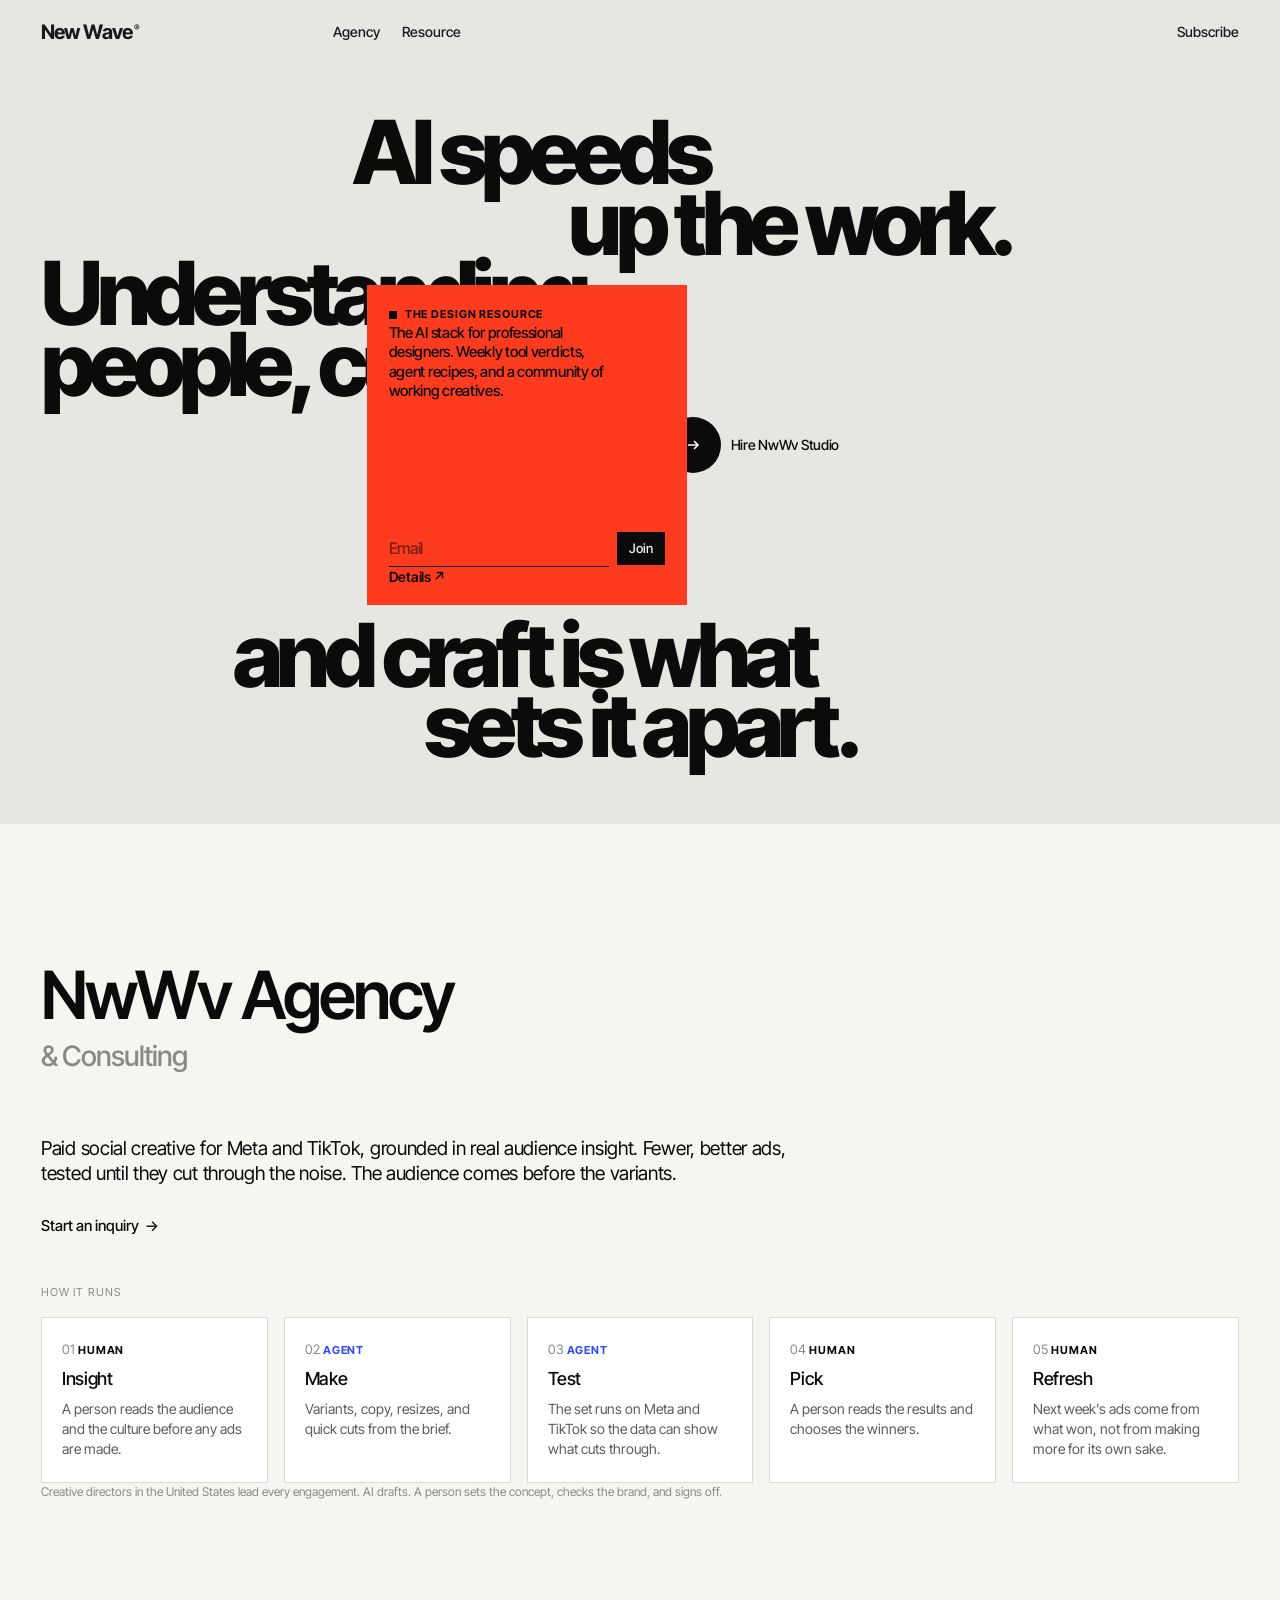
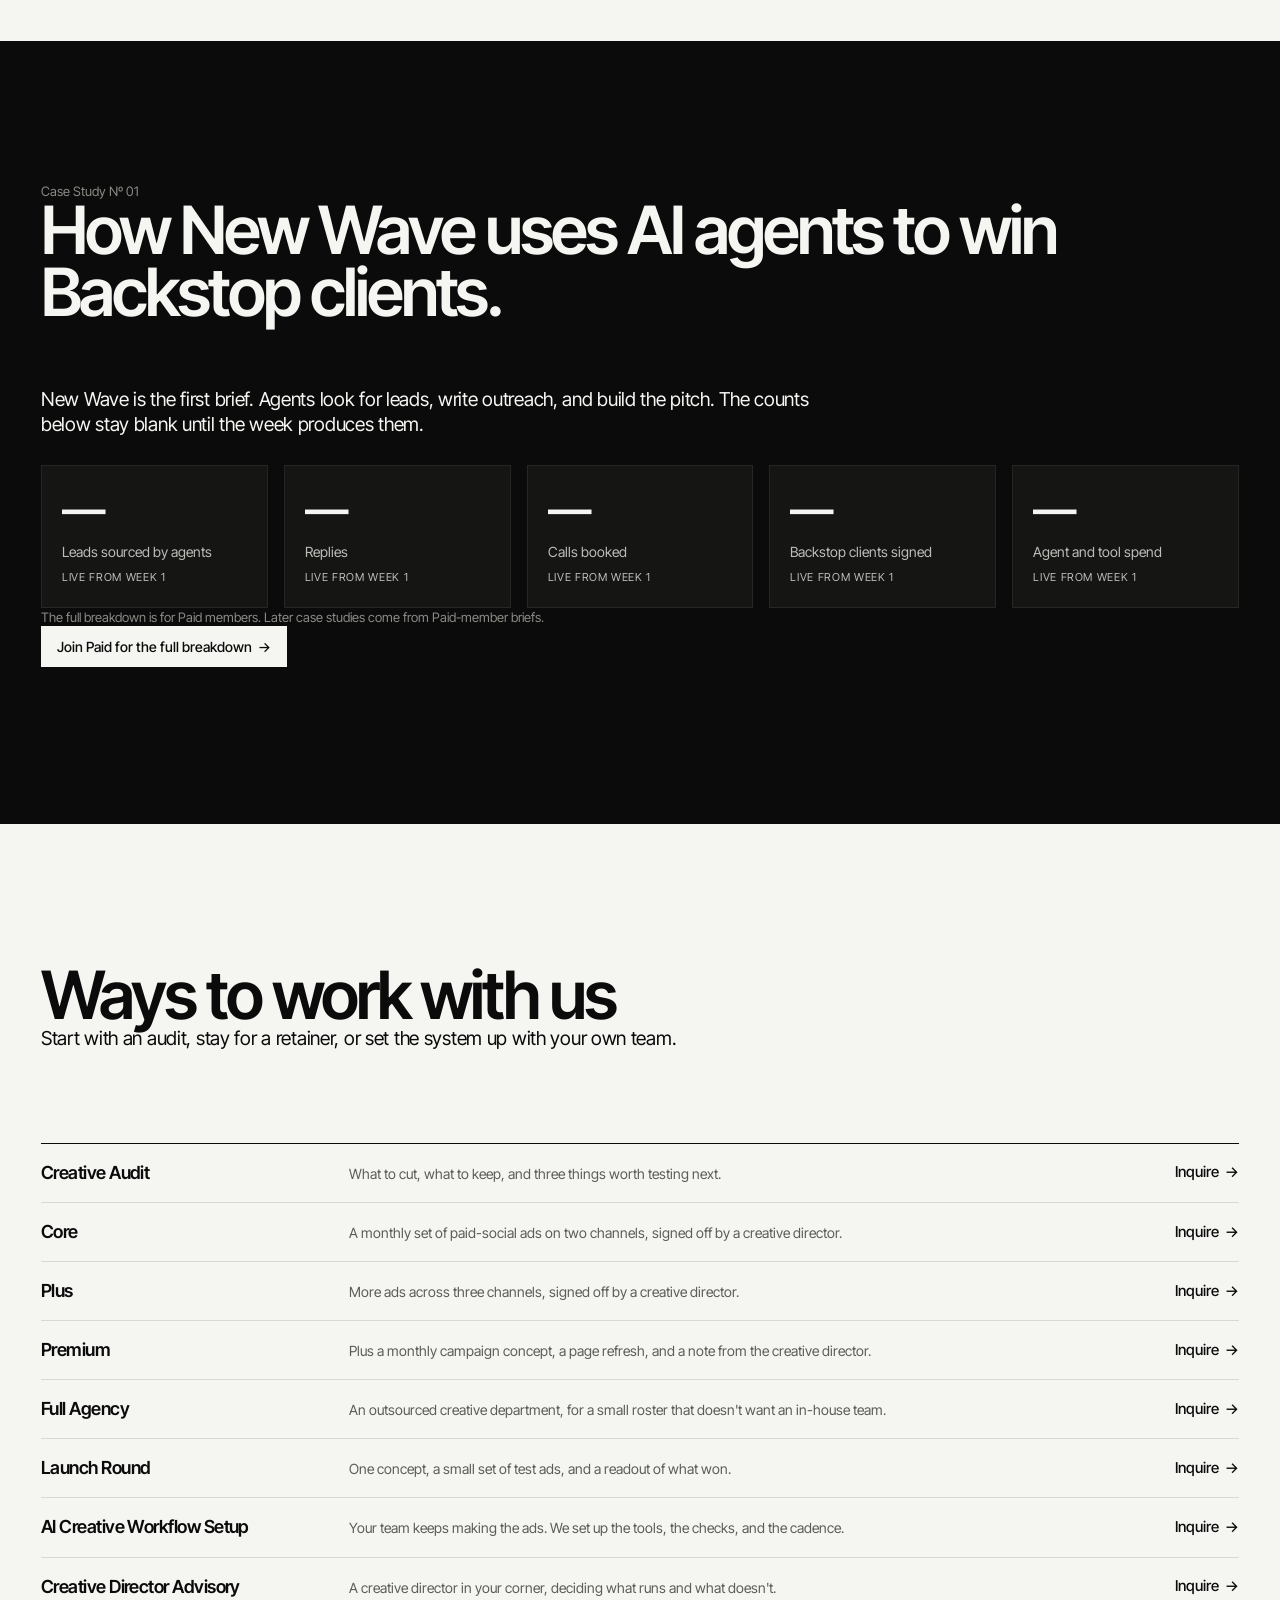
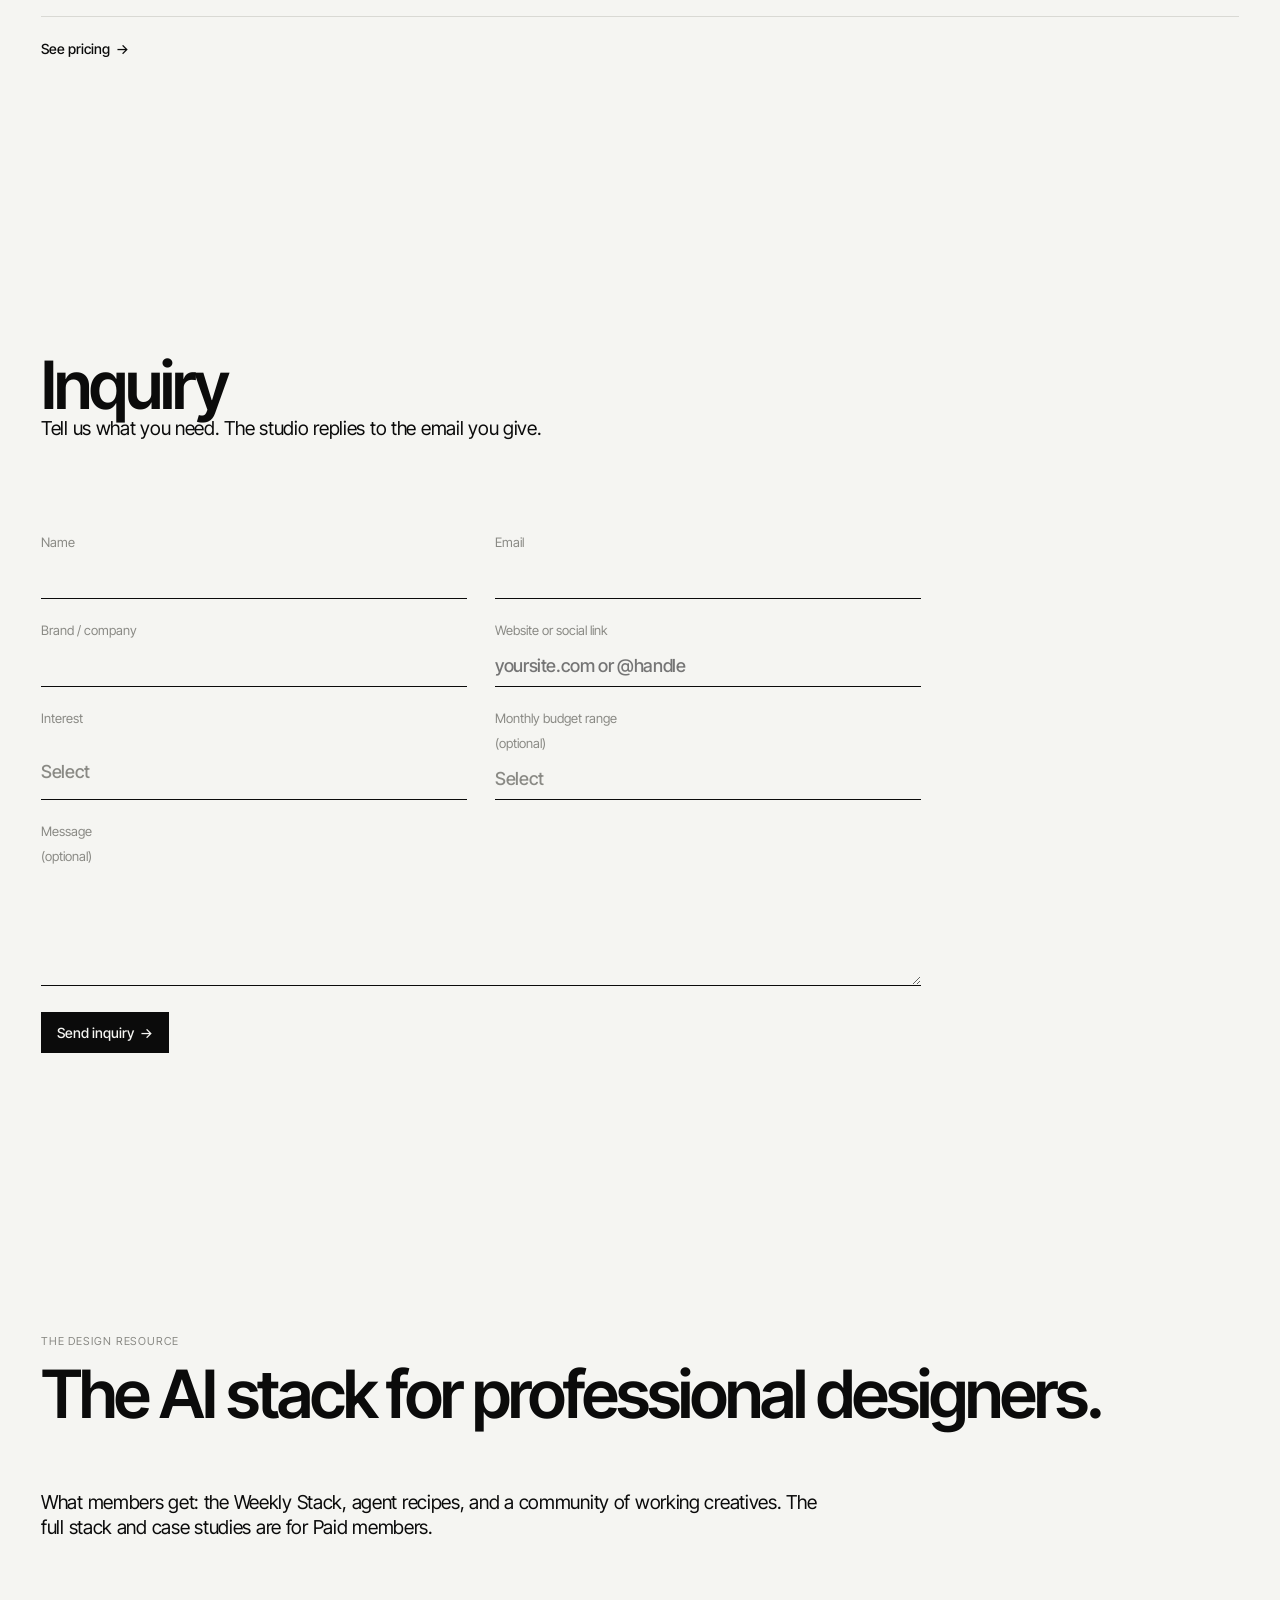
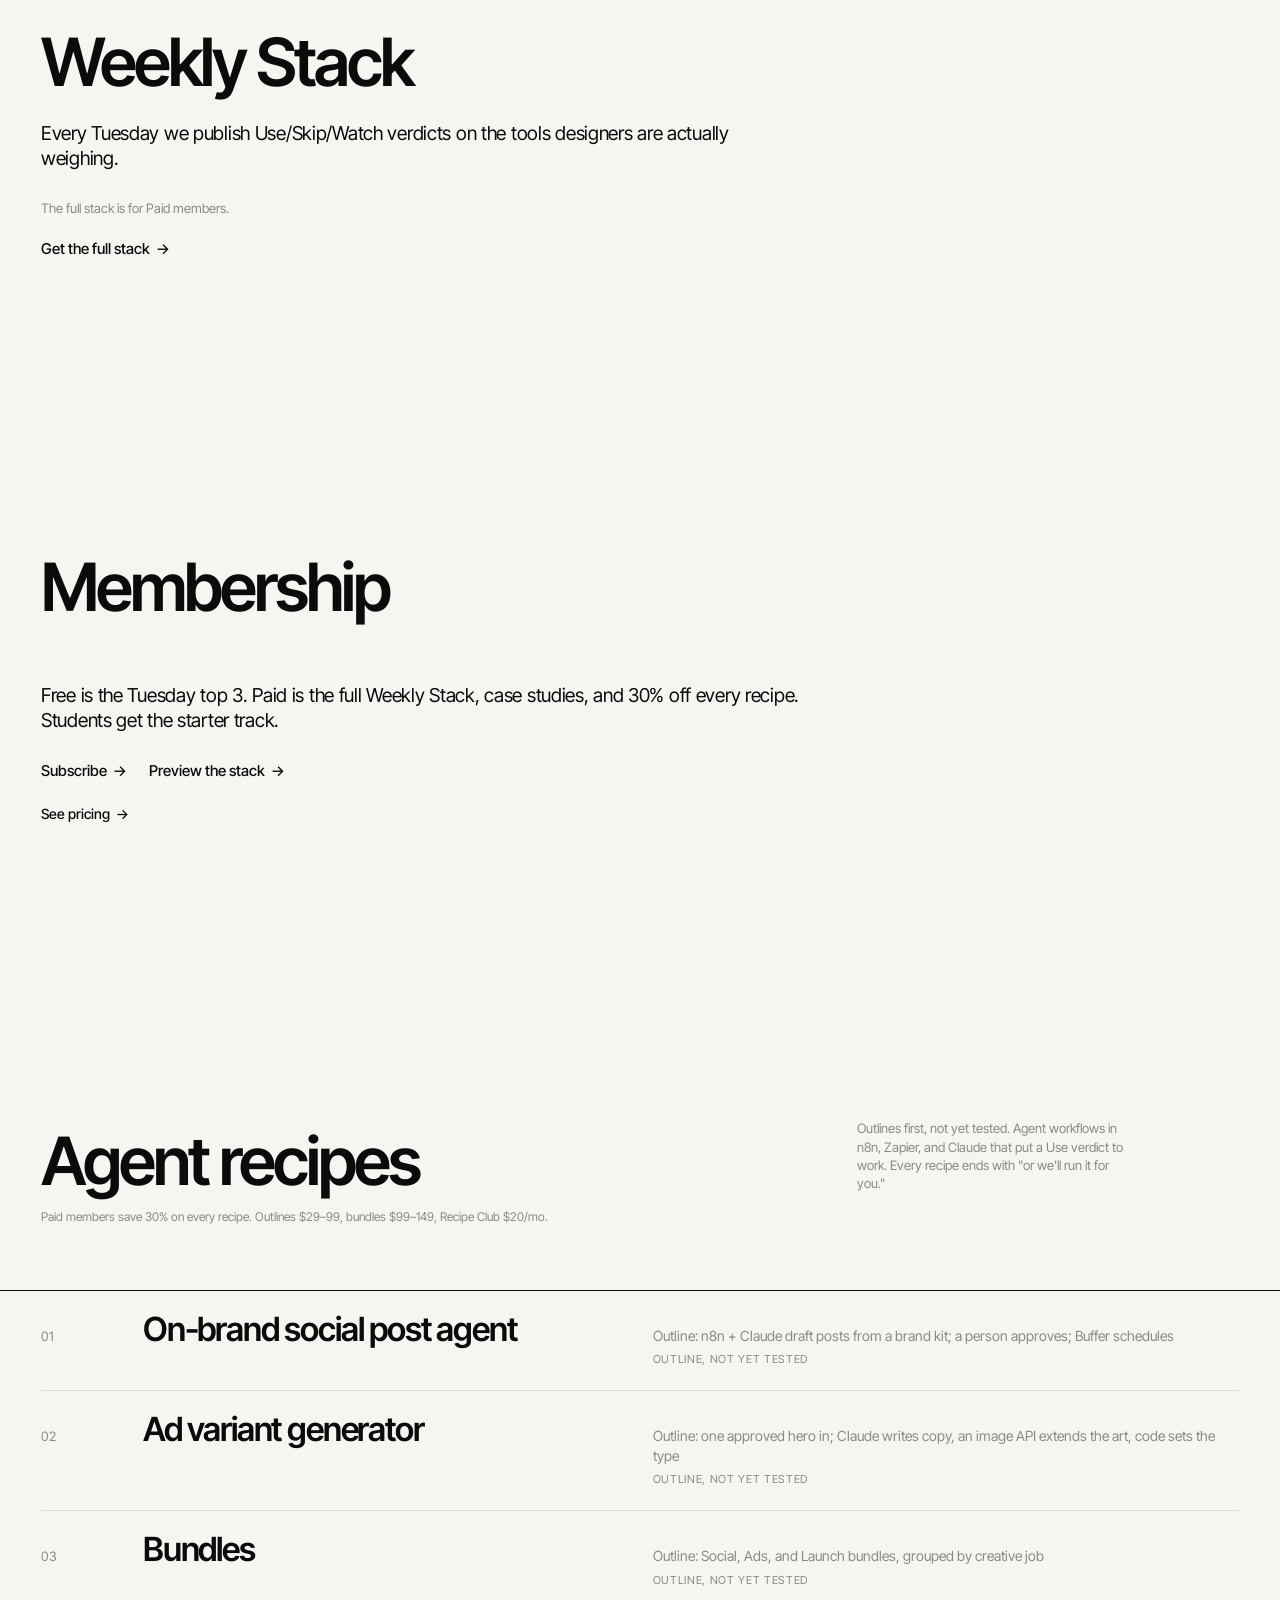
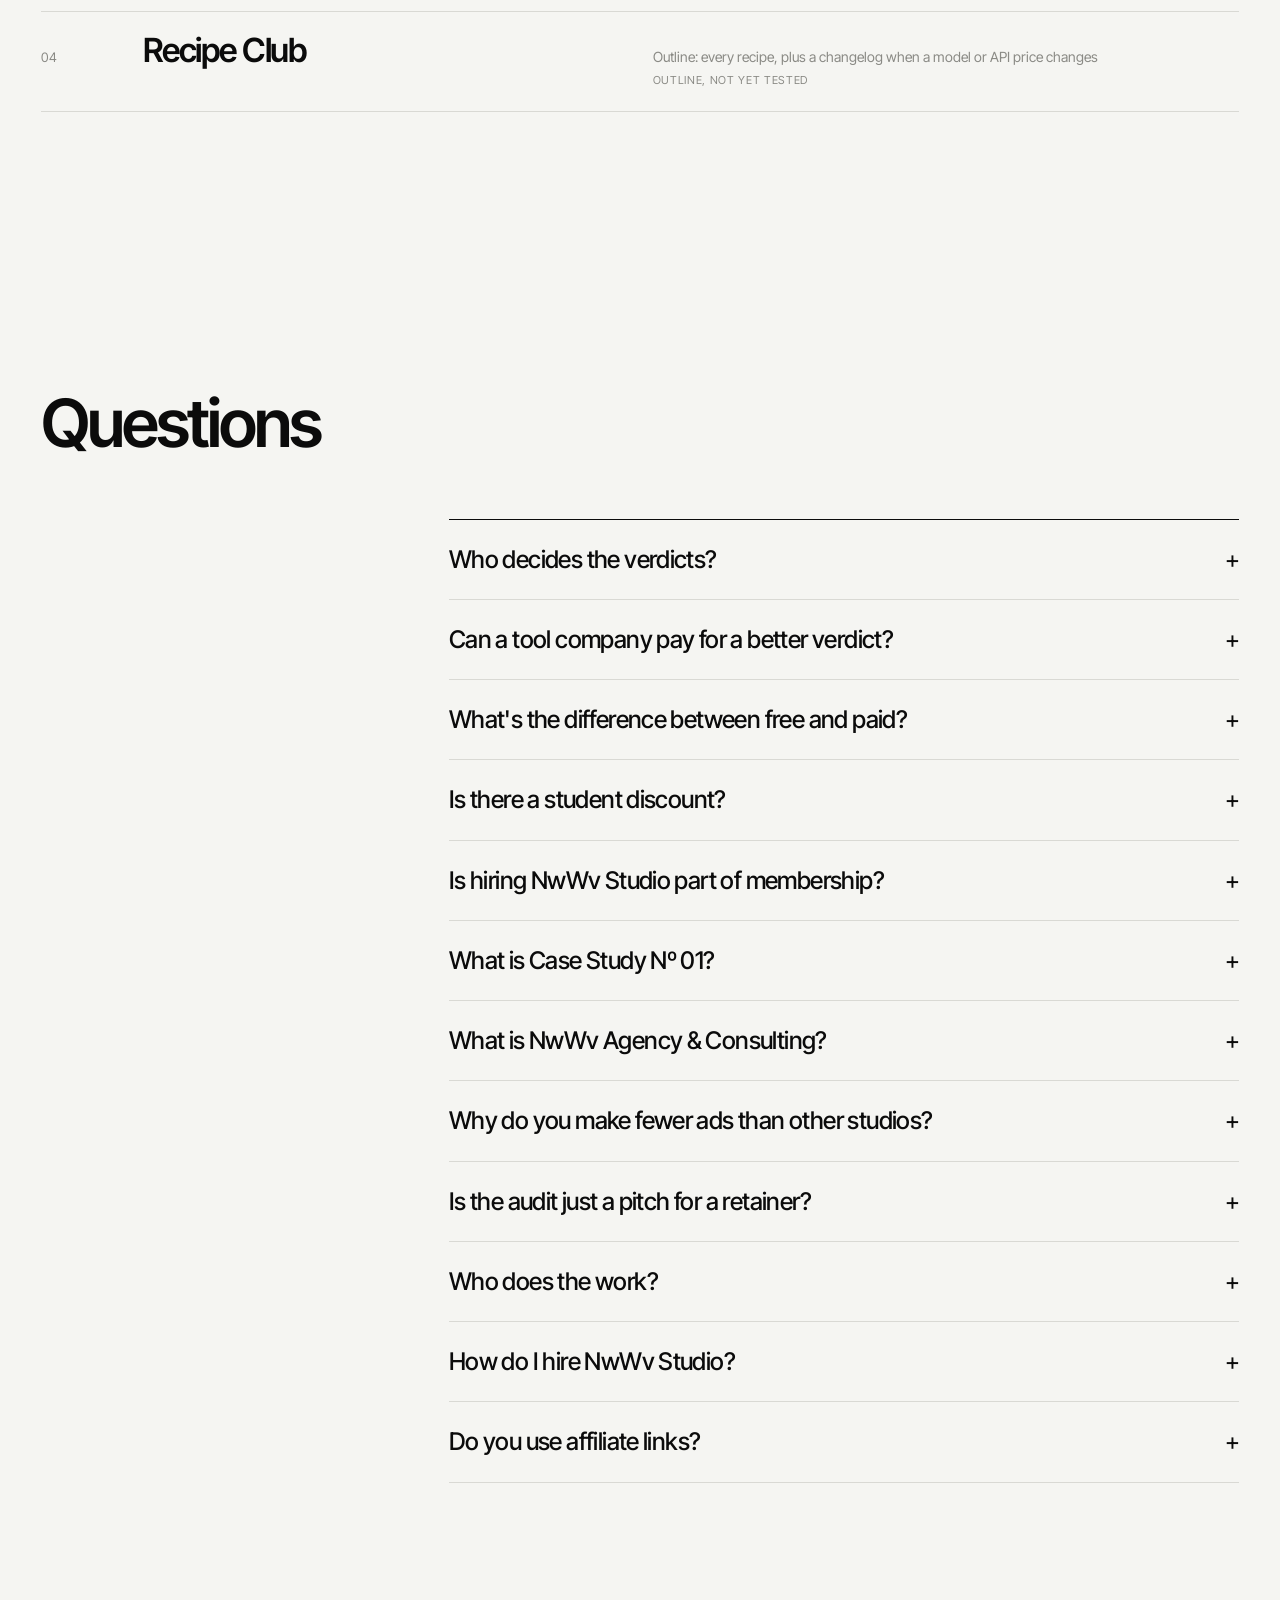
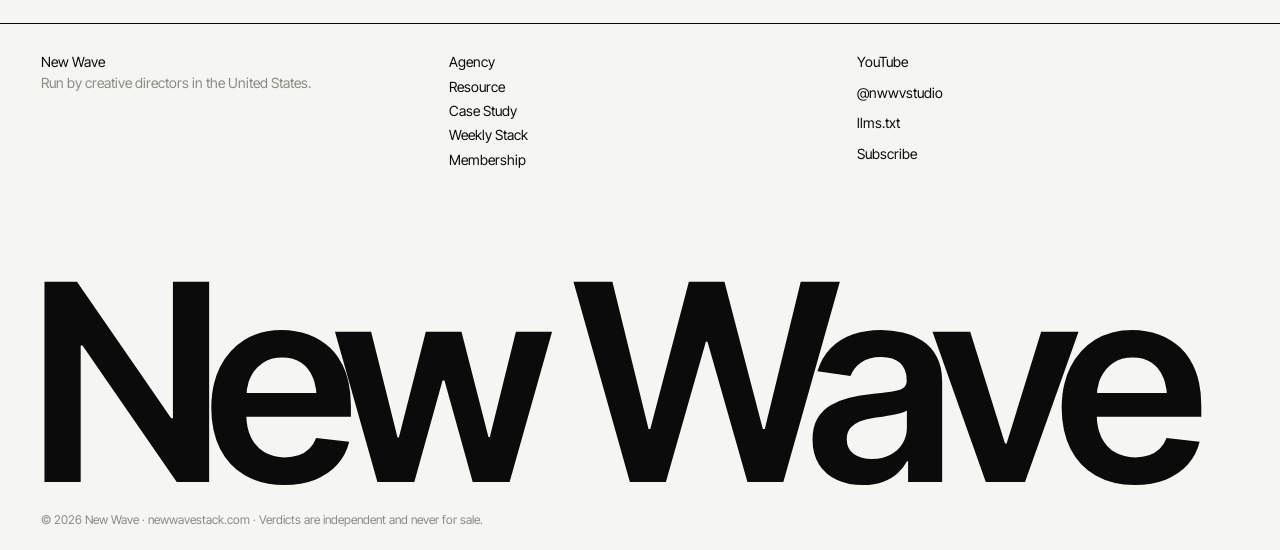
==== commit 2243fac3: "Preview: hero square and quieter pricing Replace the hero with a tight type lockup and a Design Reso" ====
--- a/index.html
+++ b/index.html
@@ -4,20 +4,20 @@
 <meta charset="utf-8">
 <meta name="viewport" content="width=device-width, initial-scale=1">
 <title>New Wave: Agency and the Design Resource</title>
-<meta name="description" content="AI speeds up the work. Understanding people is what sets it apart. NwWv Agency &amp; Consulting makes fewer, better paid social ads. The Design Resource is the AI stack for professional designers.">
+<meta name="description" content="AI speeds up the work. Understanding people, culture, and craft is what sets it apart. NwWv Agency &amp; Consulting, and the Design Resource for professional designers.">
 <link rel="canonical" href="https://newwavestack.com/">
 <meta name="robots" content="index, follow">
 <meta name="theme-color" content="#0b0b0b">
 <meta property="og:type" content="website">
 <meta property="og:site_name" content="New Wave">
 <meta property="og:title" content="New Wave: Agency and the Design Resource">
-<meta property="og:description" content="AI speeds up the work. Understanding people is what sets it apart. NwWv Agency &amp; Consulting, and the Design Resource for professional designers.">
+<meta property="og:description" content="AI speeds up the work. Understanding people, culture, and craft is what sets it apart. NwWv Agency &amp; Consulting, and the Design Resource for professional designers.">
 <meta property="og:url" content="https://www.newwavestack.com">
 <meta property="og:image" content="https://www.newwavestack.com/og.png">
 <meta name="twitter:card" content="summary_large_image">
 <meta name="twitter:site" content="@nwwvstudio">
 <meta name="twitter:title" content="New Wave: Agency and the Design Resource">
-<meta name="twitter:description" content="AI speeds up the work. Understanding people is what sets it apart. NwWv Agency &amp; Consulting, and the Design Resource for professional designers.">
+<meta name="twitter:description" content="AI speeds up the work. Understanding people, culture, and craft is what sets it apart. NwWv Agency &amp; Consulting, and the Design Resource for professional designers.">
 <meta name="twitter:image" content="https://www.newwavestack.com/og.png">
 <link rel="icon" href="/favicon.ico" sizes="32x32">
 <link rel="icon" href="/favicon.svg" type="image/svg+xml">
@@ -25,11 +25,11 @@
 <link rel="manifest" href="/site.webmanifest">
 <link rel="alternate" type="text/plain" href="/llms.txt" title="LLM summary">
 <link rel="preconnect" href="https://fonts.googleapis.com"><link rel="preconnect" href="https://fonts.gstatic.com" crossorigin>
-<link href="https://fonts.googleapis.com/css2?family=Inter+Tight:ital,wght@0,400;0,500;0,600;0,700;1,400&display=swap" rel="stylesheet">
+<link href="https://fonts.googleapis.com/css2?family=Inter+Tight:ital,wght@0,400;0,500;0,600;0,700;0,800;1,400&display=swap" rel="stylesheet">
 <link rel="stylesheet" href="styles.css">
 <script type="application/ld+json">
 {"@context":"https://schema.org","@graph":[
-{"@type":"Organization","@id":"https://newwavestack.com/#org","name":"New Wave","url":"https://newwavestack.com/","logo":"https://newwavestack.com/logo.png","slogan":"AI speeds up the work. Understanding people is what sets it apart.","description":"NwWv Agency & Consulting makes paid social ad creative. The Design Resource is the membership and newsletter for professional designers.","address":{"@type":"PostalAddress","addressCountry":"US"},"sameAs":["https://x.com/nwwvstudio"]},
+{"@type":"Organization","@id":"https://newwavestack.com/#org","name":"New Wave","url":"https://newwavestack.com/","logo":"https://newwavestack.com/logo.png","slogan":"AI speeds up the work. Understanding people, culture, and craft is what sets it apart.","description":"NwWv Agency & Consulting makes paid social ad creative. The Design Resource is the membership and newsletter for professional designers.","address":{"@type":"PostalAddress","addressCountry":"US"},"sameAs":["https://x.com/nwwvstudio"]},
 {"@type":"WebSite","@id":"https://newwavestack.com/#website","url":"https://newwavestack.com/","name":"New Wave","description":"Two sections: NwWv Agency & Consulting for paid social, and the Design Resource, the AI stack for professional designers.","publisher":{"@id":"https://newwavestack.com/#org"},"inLanguage":"en-US"},
 {"@type":"FAQPage","mainEntity":[
 {"@type":"Question","name":"Who decides the verdicts?","acceptedAnswer":{"@type":"Answer","text":"A working creative director makes every final Use / Skip / Watch call. These early verdicts come from public documentation and pricing, not from a finished hands-on test. When a verdict changes after a real brief, we will say so."}},
@@ -61,12 +61,36 @@
 </header>
 
 <main id="main">
-<section class="hero grid" aria-labelledby="hero-h">
-  <h1 id="hero-h" class="display">AI speeds up the work. <br>Understanding people is what sets it apart.</h1>
-  <p class="hero-lede c-1-8">At a time when AI handles so much of the research and production, understanding human needs and culture is what differentiates the strong players.</p>
-  <div class="hero-actions">
-    <a class="btn-ink" href="#agency">Hire NwWv Studio <i>→</i></a>
-    <a class="btn-line" href="#resource">Explore the Design Resource <i>→</i></a>
+<section class="hero" aria-labelledby="hero-h">
+  <div class="hero-stage">
+    <h1 id="hero-h" class="hero-type">
+      <span class="l l1">AI speeds </span>
+      <span class="l l2">up the work. </span>
+      <span class="l l3">Understanding </span>
+      <span class="l l4">people, culture, </span>
+      <span class="l l5">and craft is what </span>
+      <span class="l l6">sets it apart.</span>
+    </h1>
+    <div class="hero-cluster">
+      <form id="subscribe" class="signup hero-square" action="https://www.newwavestack.com/api/subscribe" method="post" aria-label="Design Resource signup">
+        <p class="sq-label"><i></i> The Design Resource</p>
+        <p class="pitch">The AI stack for professional designers. Weekly tool verdicts, agent recipes, and a community of working creatives.</p>
+        <label for="email" class="sr">Email address</label>
+        <input class="hp" type="text" name="website_url" tabindex="-1" autocomplete="off" aria-hidden="true">
+        <div class="join-row">
+          <input id="email" type="email" name="email" placeholder="Email" required autocomplete="email" maxlength="254">
+          <button type="submit">Join</button>
+        </div>
+        <p class="ok" role="status" aria-live="polite" hidden></p>
+        <a class="sq-details" href="#resource">Details <span aria-hidden="true">↗</span></a>
+      </form>
+      <a class="hire-orb" href="#agency">
+        <span class="orb" aria-hidden="true">
+          <svg width="18" height="18" viewBox="0 0 18 18" fill="none"><path d="M4 9h10M10 5l4 4-4 4" stroke="currentColor" stroke-width="1.6"/></svg>
+        </span>
+        <span>Hire NwWv Studio</span>
+      </a>
+    </div>
   </div>
 </section>
 
@@ -74,67 +98,11 @@
 <div id="backstop"></div>
 <section id="agency" class="sec" aria-labelledby="a-h">
   <header class="sec-h grid">
-    <h2 id="a-h" class="c-1-12 display-2">NwWv Agency <span class="studio-sub">&amp; Consulting</span></h2>
+    <h2 id="a-h" class="c-1-12 h-l">NwWv Agency <span class="studio-sub">&amp; Consulting</span></h2>
   </header>
   <div class="grid">
-    <p class="c-1-8 body-l">Paid social creative for Meta and TikTok, grounded in real audience insight. Fewer, better ads, tested until they cut through the noise.</p>
-    <p class="c-1-8"><a class="btn-ink" href="#inquire" data-interest="Not sure">Hire NwWv Studio <i>→</i></a></p>
-
-    <article class="audit">
-      <div>
-        <p class="kicker">Start here</p>
-        <h3>Creative Audit</h3>
-        <p class="promise">What to cut, what to keep, and three things worth testing next.</p>
-      </div>
-      <div>
-        <p class="amt">$750</p>
-        <p class="detail">We review up to 20 of your Meta and TikTok ads against competitors. Each ad is marked cut, keep, make, or test. You get three test briefs, a 10-minute recorded walkthrough, and a 30-minute call. Delivered in 5 business days.</p>
-        <p class="fine">The full fee counts toward setup and the first month if you start Backstop within 30 days.</p>
-        <a class="btn-fill" href="#inquire" data-interest="Creative Audit">Start with an Audit <i>→</i></a>
-      </div>
-    </article>
-
-    <div class="studio-price tiers">
-      <p class="kicker">Backstop retainers</p>
-      <article class="tier">
-        <h3>Core</h3>
-        <p class="amt">$600<small>/mo</small></p>
-        <p class="tier-copy">12 paid-social ads and 10 variants a month across 2 channels, with creative director sign-off.</p>
-        <a class="arrow-btn tier-cta" href="#inquire" data-interest="Backstop retainer" data-plan="Core">Start Core <i>→</i></a>
-      </article>
-      <article class="tier">
-        <h3>Plus</h3>
-        <p class="amt">$1,000<small>/mo</small></p>
-        <p class="tier-copy">20 paid-social ads and 25 variants a month across 3 channels, with creative director sign-off.</p>
-        <a class="arrow-btn tier-cta" href="#inquire" data-interest="Backstop retainer" data-plan="Plus">Start Plus <i>→</i></a>
-      </article>
-      <article class="tier">
-        <h3>Premium</h3>
-        <p class="amt">$1,500<small>/mo</small></p>
-        <p class="tier-copy">Everything in Plus, plus a monthly campaign concept, a web or landing-page refresh asset, a monthly creative director note, and a short kickoff call.</p>
-        <a class="arrow-btn tier-cta" href="#inquire" data-interest="Backstop retainer" data-plan="Premium">Start Premium <i>→</i></a>
-      </article>
-      <article class="tier tier-flag">
-        <h3>Full Agency</h3>
-        <p class="amt">$9,500<small>/mo</small></p>
-        <p class="limit">Limited to 2 clients · $2,500 setup</p>
-        <p class="pitch">Your outsourced creative department, for startups and small businesses that don't want to build an in-house team.</p>
-        <ul class="includes">
-          <li>Brand strategy and identity stewardship</li>
-          <li>Full monthly content calendar with social content across 3–4 platforms</li>
-          <li>Paid ad creative with weekly refreshes</li>
-          <li>Website and landing-page updates</li>
-          <li>Email and newsletter design</li>
-          <li>A monthly campaign concept</li>
-          <li>Monthly performance report</li>
-          <li>One monthly strategy call</li>
-          <li>2-business-day turnaround</li>
-        </ul>
-        <p class="fine">Media spend and ad account management not included.</p>
-        <a class="arrow-btn tier-cta" href="#inquire" data-interest="Backstop retainer" data-plan="Full Agency">Start Full Agency <i>→</i></a>
-      </article>
-      <div class="tier-foot"><p class="meta">$500 setup on Core, Plus, and Premium. Full Agency setup is $2,500. The roster is capped at 8 clients. A waitlist opens when the roster is full.</p></div>
-    </div>
+    <p class="c-1-8 body-l">Paid social creative for Meta and TikTok, grounded in real audience insight. Fewer, better ads, tested until they cut through the noise. The audience comes before the variants.</p>
+    <p class="c-1-8"><a class="arrow-btn" href="#inquire" data-interest="Not sure">Start an inquiry <i>→</i></a></p>
 
     <p class="kicker">How it runs</p>
     <ol class="steps">
@@ -145,32 +113,6 @@
       <li class="step"><p class="idx">05 <span class="who human">Human</span></p><h3>Refresh</h3><p>Next week's ads come from what won, not from making more for its own sake.</p></li>
     </ol>
     <p class="c-1-8 fine">Creative directors in the United States lead every engagement. AI drafts. A person sets the concept, checks the brand, and signs off.</p>
-
-    <p class="kicker">Consulting</p>
-    <div class="consult">
-      <article>
-        <h3>Launch Round</h3>
-        <p class="amt">$1,800</p>
-        <p class="detail">One launch, one concept, and a small set of ads built to find a winner. One concept with three angles, 6–8 test ads for Meta and TikTok, a 2-week test plan, and a readout that names the winner. Ads in 2 weeks. The setup fee is waived if you continue.</p>
-        <a class="arrow-btn" href="#inquire" data-interest="Launch Round">Plan a launch <i>→</i></a>
-      </article>
-      <article>
-        <h3>AI Creative Workflow Setup</h3>
-        <p class="amt">$3,500</p>
-        <p class="detail">Your team keeps making the ads. We set up the system so AI does the heavy lifting and people make the calls. Tool picks, a prompt and brand library, a brand QA checklist, sign-off steps, and a testing cadence. Includes a live training. 3 weeks. Workshop only: $1,500.</p>
-        <a class="arrow-btn" href="#inquire" data-interest="Workflow Setup">Set up your team <i>→</i></a>
-      </article>
-      <article>
-        <h3>Creative Director Advisory</h3>
-        <p class="amt">$1,500<small>/mo</small></p>
-        <p class="detail">A creative director in your corner, deciding what runs and what doesn't. Two calls a month, written feedback on up to 10 concepts a week, and a monthly note on what to keep, kill, and make next.</p>
-        <a class="arrow-btn" href="#inquire" data-interest="CD Advisory">Talk to a creative director <i>→</i></a>
-      </article>
-    </div>
-    <div class="nudge">
-      <p>Not sure where to start? Start with the audit. The fee counts toward setup and the first month if you start Backstop within 30 days.</p>
-      <a class="arrow-btn" href="#inquire" data-interest="Creative Audit">Start with an Audit <i>→</i></a>
-    </div>
   </div>
 </section>
 
@@ -192,6 +134,71 @@
   </div>
 </section>
 
+<section id="ways" class="sec" aria-labelledby="w-h">
+  <header class="sec-h grid">
+    <h2 id="w-h" class="c-1-8 h-l">Ways to work with us</h2>
+    <p class="c-1-8 body-l">Start with an audit, stay for a retainer, or set the system up with your own team.</p>
+  </header>
+  <div class="grid">
+    <ul class="ways c-1-12">
+      <li>
+        <h3>Creative Audit</h3>
+        <p>What to cut, what to keep, and three things worth testing next.</p>
+        <a class="arrow-btn" href="#inquire" data-interest="Creative Audit">Inquire <i>→</i></a>
+      </li>
+      <li>
+        <h3>Core</h3>
+        <p>A monthly set of paid-social ads on two channels, signed off by a creative director.</p>
+        <a class="arrow-btn" href="#inquire" data-interest="Backstop retainer" data-plan="Core">Inquire <i>→</i></a>
+      </li>
+      <li>
+        <h3>Plus</h3>
+        <p>More ads across three channels, signed off by a creative director.</p>
+        <a class="arrow-btn" href="#inquire" data-interest="Backstop retainer" data-plan="Plus">Inquire <i>→</i></a>
+      </li>
+      <li>
+        <h3>Premium</h3>
+        <p>Plus a monthly campaign concept, a page refresh, and a note from the creative director.</p>
+        <a class="arrow-btn" href="#inquire" data-interest="Backstop retainer" data-plan="Premium">Inquire <i>→</i></a>
+      </li>
+      <li>
+        <h3>Full Agency</h3>
+        <p>An outsourced creative department, for a small roster that doesn't want an in-house team.</p>
+        <a class="arrow-btn" href="#inquire" data-interest="Backstop retainer" data-plan="Full Agency">Inquire <i>→</i></a>
+      </li>
+      <li>
+        <h3>Launch Round</h3>
+        <p>One concept, a small set of test ads, and a readout of what won.</p>
+        <a class="arrow-btn" href="#inquire" data-interest="Launch Round">Inquire <i>→</i></a>
+      </li>
+      <li>
+        <h3>AI Creative Workflow Setup</h3>
+        <p>Your team keeps making the ads. We set up the tools, the checks, and the cadence.</p>
+        <a class="arrow-btn" href="#inquire" data-interest="Workflow Setup">Inquire <i>→</i></a>
+      </li>
+      <li>
+        <h3>Creative Director Advisory</h3>
+        <p>A creative director in your corner, deciding what runs and what doesn't.</p>
+        <a class="arrow-btn" href="#inquire" data-interest="CD Advisory">Inquire <i>→</i></a>
+      </li>
+    </ul>
+    <details class="see-price c-1-12">
+      <summary>See pricing</summary>
+      <ul>
+        <li><span class="num">Creative Audit · $750</span> Up to 20 Meta and TikTok ads, each marked cut, keep, make, or test. Three test briefs, a 10-minute recorded walkthrough, and a 30-minute call. 5 business days. The full fee counts toward setup and the first month if you start Backstop within 30 days.</li>
+        <li><span class="num">Core · $600/mo</span> 12 paid-social ads and 10 variants a month across 2 channels, with creative director sign-off. $500 setup.</li>
+        <li><span class="num">Plus · $1,000/mo</span> 20 paid-social ads and 25 variants a month across 3 channels, with creative director sign-off. $500 setup.</li>
+        <li><span class="num">Premium · $1,500/mo</span> Everything in Plus, plus a monthly campaign concept, a web or landing-page refresh, a monthly creative director note, and a short kickoff call. $500 setup.</li>
+        <li><span class="num">Full Agency · $9,500/mo</span> Limited to 2 clients. $2,500 setup. Brand strategy and identity stewardship. Full monthly content calendar with social content across 3–4 platforms. Paid ad creative with weekly refreshes. Website and landing-page updates. Email and newsletter design. A monthly campaign concept. Monthly performance report. One monthly strategy call. 2-business-day turnaround. Media spend and ad account management not included.</li>
+        <li><span class="num">Launch Round · $1,800</span> One concept with three angles, 6–8 test ads for Meta and TikTok, a 2-week test plan, and a readout that names the winner. Ads in 2 weeks. The setup fee is waived if you continue.</li>
+        <li><span class="num">AI Creative Workflow Setup · $3,500</span> Tool picks, a prompt and brand library, a brand QA checklist, sign-off steps, a testing cadence, and a live training. 3 weeks. Workshop only: $1,500.</li>
+        <li><span class="num">Creative Director Advisory · $1,500/mo</span> Two calls a month, written feedback on up to 10 concepts a week, and a monthly note on what to keep, kill, and make next.</li>
+        <li><span class="num">Roster</span> $500 setup on Core, Plus, and Premium. Full Agency setup is $2,500. The roster is capped at 8 clients. A waitlist opens when the roster is full.</li>
+      </ul>
+    </details>
+  </div>
+</section>
+
 <section id="inquire" class="sec" aria-labelledby="i-h">
   <header class="sec-h grid">
     <h2 id="i-h" class="c-1-8 h-l">Inquiry</h2>
@@ -251,7 +258,7 @@
     <h2 id="res-h" class="c-1-12 h-l">The AI stack for professional designers.</h2>
   </header>
   <div class="grid">
-    <p class="c-1-8 body-l">Weekly Use / Skip / Watch verdicts, membership, and agent recipes for professional designers.</p>
+    <p class="c-1-8 body-l">What members get: the Weekly Stack, agent recipes, and a community of working creatives. The full stack and case studies are for Paid members.</p>
   </div>
 </section>
 
@@ -270,36 +277,29 @@
 
 <div id="pricing"></div>
 <section id="membership" class="sec" aria-labelledby="p-h">
-  <header class="sec-h grid"><h2 id="p-h" class="c-1-8 h-l">Membership</h2><p class="c-9-12 meta">Free · Student · Paid</p></header>
-  <div class="plans grid">
-    <article class="plan c-1-4"><h3>Free</h3><p class="amt">$0</p><p>Top 3 verdicts every week, plus the monthly Starter Stack issue.</p><a class="arrow-btn" href="#subscribe">Subscribe <i>→</i></a></article>
-    <article class="plan c-5-8 on"><h3>Paid <span class="flag">Founding rate $8/mo, first 100</span></h3><p class="amt">$12<small>/mo</small></p><p class="meta">or $120/yr</p><p>The full Weekly Stack, Case Studies, and 30% off every Agent Recipe.</p><a class="arrow-btn" href="/stack.html">Preview the stack <i>→</i></a></article>
-    <article class="plan c-9-12"><h3>Student</h3><p class="amt">$5<small>/mo</small></p><p class="meta">or $48/yr. Verified student or .edu email.</p><p>Every tool sorted by creative job, with an early verdict and prompts, plus the AI-Native Starter Stack track. <span class="mute">Case Study not included.</span></p><a class="arrow-btn" href="#">Verify <i>→</i></a></article>
+  <header class="sec-h grid"><h2 id="p-h" class="c-1-8 h-l">Membership</h2></header>
+  <div class="grid">
+    <p class="c-1-8 body-l">Free is the Tuesday top 3. Paid is the full Weekly Stack, case studies, and 30% off every recipe. Students get the starter track.</p>
+    <p class="c-1-8 member-links"><a class="arrow-btn" href="#subscribe">Subscribe <i>→</i></a><a class="arrow-btn" href="/stack.html">Preview the stack <i>→</i></a></p>
+    <details class="see-price c-1-8">
+      <summary>See pricing</summary>
+      <ul>
+        <li><span class="num">Free · $0</span> Top 3 verdicts every week, plus the monthly Starter Stack issue.</li>
+        <li><span class="num">Paid · $12/mo or $120/yr</span> Founding rate $8/mo for the first 100. The full Weekly Stack, Case Studies, and 30% off every Agent Recipe.</li>
+        <li><span class="num">Student · $5/mo or $48/yr</span> Verified student or .edu email. Every tool sorted by creative job, with an early verdict and prompts, plus the AI-Native Starter Stack track. Case Study is not included.</li>
+      </ul>
+    </details>
   </div>
 </section>
 
 <section id="recipes" class="sec" aria-labelledby="r-h">
-  <header class="sec-h grid"><h2 id="r-h" class="c-1-8 h-l">Agent recipes</h2><p class="c-9-12 meta">Outlines first, not yet tested. Agent workflows in n8n, Zapier, and Claude that put a Use verdict to work. Every recipe ends with "or we'll run it for you."</p><p class="fine c-1-12 recipe-note">Paid members save 30% on every recipe.</p></header>
+  <header class="sec-h grid"><h2 id="r-h" class="c-1-8 h-l">Agent recipes</h2><p class="c-9-12 meta">Outlines first, not yet tested. Agent workflows in n8n, Zapier, and Claude that put a Use verdict to work. Every recipe ends with "or we'll run it for you."</p><p class="fine c-1-12 recipe-note">Paid members save 30% on every recipe. Outlines $29–99, bundles $99–149, Recipe Club $20/mo.</p></header>
   <ul class="index">
-    <li><a href="#"><span class="n">01</span><span class="t">On-brand social post agent</span><span class="d">Outline: n8n + Claude draft posts from a brand kit; a person approves; Buffer schedules</span><span class="s">Outline, not yet tested</span><span class="p">$29–99</span></a></li>
-    <li><a href="#"><span class="n">02</span><span class="t">Ad variant generator</span><span class="d">Outline: one approved hero in; Claude writes copy, an image API extends the art, code sets the type</span><span class="s">Outline, not yet tested</span><span class="p">$29–99</span></a></li>
-    <li><a href="#"><span class="n">03</span><span class="t">Bundles</span><span class="d">Outline: Social, Ads, and Launch bundles, grouped by creative job</span><span class="s">Outline, not yet tested</span><span class="p">$99–149</span></a></li>
-    <li><a href="#"><span class="n">04</span><span class="t">Recipe Club</span><span class="d">Outline: every recipe, plus a changelog when a model or API price changes</span><span class="s">Outline, not yet tested</span><span class="p">$20/mo</span></a></li>
+    <li><a href="#"><span class="n">01</span><span class="t">On-brand social post agent</span><span class="d">Outline: n8n + Claude draft posts from a brand kit; a person approves; Buffer schedules</span><span class="s">Outline, not yet tested</span></a></li>
+    <li><a href="#"><span class="n">02</span><span class="t">Ad variant generator</span><span class="d">Outline: one approved hero in; Claude writes copy, an image API extends the art, code sets the type</span><span class="s">Outline, not yet tested</span></a></li>
+    <li><a href="#"><span class="n">03</span><span class="t">Bundles</span><span class="d">Outline: Social, Ads, and Launch bundles, grouped by creative job</span><span class="s">Outline, not yet tested</span></a></li>
+    <li><a href="#"><span class="n">04</span><span class="t">Recipe Club</span><span class="d">Outline: every recipe, plus a changelog when a model or API price changes</span><span class="s">Outline, not yet tested</span></a></li>
   </ul>
-</section>
-
-<section class="sec signup-row" aria-labelledby="sub-h">
-  <div class="grid">
-    <h2 id="sub-h" class="c-1-8 h-l">Subscribe</h2>
-    <form id="subscribe" class="signup c-1-8" action="https://www.newwavestack.com/api/subscribe" method="post" aria-label="Newsletter signup">
-      <label for="email" class="sr">Email address</label>
-      <input class="hp" type="text" name="website_url" tabindex="-1" autocomplete="off" aria-hidden="true">
-      <input id="email" type="email" name="email" placeholder="Your email" required autocomplete="email" maxlength="254">
-      <button type="submit" class="arrow-btn" aria-label="Subscribe">Subscribe <i>→</i></button>
-      <p class="fine">Top 3 verdicts weekly, sorted by creative job: logo, social, ads, web, thumbnails. No affiliate listicles.</p>
-      <p class="ok" role="status" aria-live="polite" hidden></p>
-    </form>
-  </div>
 </section>
 
 <div id="sponsors"></div>
--- a/styles.css
+++ b/styles.css
@@ -29,7 +29,36 @@
 .h-s{font-weight:500;font-size:22px;line-height:1.15;letter-spacing:-.02em}
 .body-l{font-size:clamp(18px,1.5vw,22px);line-height:1.3;letter-spacing:-.015em;margin-bottom:28px}
 /* hero */
-.hero{padding-top:clamp(120px,15vw,220px);row-gap:clamp(40px,5vw,72px);padding-bottom:clamp(48px,6vw,96px)}
+.hero{background:#e6e6e2;padding:clamp(112px,13vh,156px) clamp(16px,3.2vw,56px) clamp(48px,7vh,88px);overflow:clip}
+.hero-stage{position:relative}
+.hero-type{position:relative;z-index:1;font-weight:800;font-size:clamp(42px,6.9vw,108px);line-height:.8;letter-spacing:-.072em;color:var(--ink)}
+.hero-type .l{display:block;white-space:nowrap}
+.l1{margin-left:26%}
+.l2{margin-left:44%}
+.l3{margin-left:0}
+.l4{margin-left:0}
+.l5{margin-left:16%}
+.l6{margin-left:32%}
+.hero-cluster{position:absolute;z-index:2;right:calc(5% + 340px);top:168px;display:flex;align-items:center;gap:0}
+@media (min-width:861px){
+ .l5{margin-top:220px}
+}
+.hero-square{position:relative;width:min(320px,28vw);min-height:min(320px,28vw);background:var(--skp);color:var(--ink);padding:22px 22px 18px;display:flex;flex-direction:column;gap:12px;border:0}
+.hero-square .sq-label{display:flex;align-items:center;gap:8px;font-size:11px;font-weight:700;letter-spacing:.08em;text-transform:uppercase}
+.hero-square .sq-label i{width:8px;height:8px;background:var(--ink);display:block}
+.hero-square .pitch{font-size:15px;line-height:1.3;letter-spacing:-.02em;font-weight:500;max-width:26ch}
+.hero-square .join-row{display:flex;align-items:center;gap:8px;margin-top:auto}
+.hero-square.signup{display:flex;flex-direction:column;grid-template-columns:none;border:0;row-gap:0}
+.hero-square.signup input[type=email]{flex:1;min-width:0;width:auto;border:0;border-bottom:1.5px solid var(--ink);background:transparent;color:var(--ink);font:500 16px/1.2 var(--f);letter-spacing:-.02em;padding:8px 0;border-radius:0}
+.hero-square.signup input[type=email]::placeholder{color:rgba(11,11,11,.55)}
+.hero-square.signup .hp{position:absolute;left:-9999px;width:1px;height:1px;padding:0;overflow:hidden}
+.hero-square .join-row button{background:var(--ink);color:var(--bg);border:0;font:500 13px/1 var(--f);padding:10px 12px;cursor:pointer}
+.hero-square .join-row button:disabled{opacity:.45;cursor:default}
+.hero-square .ok{font-size:13px;line-height:1.35;font-weight:500}
+.hero-square .ok.is-err{color:var(--ink)}
+.hero-square .sq-details{align-self:flex-start;font-size:14px;font-weight:600;letter-spacing:-.02em}
+.hire-orb{display:flex;align-items:center;gap:10px;margin-left:-22px;font-size:14px;font-weight:500;letter-spacing:-.02em;white-space:nowrap}
+.hire-orb .orb{width:56px;height:56px;border-radius:50%;background:var(--ink);color:var(--bg);display:grid;place-items:center;flex:none}
 .hero-verb{font-size:22px;letter-spacing:-.02em;font-weight:500;display:flex;gap:.35em;flex-wrap:wrap}
 .rot{position:relative;display:inline-block;height:1.2em;overflow:hidden;overflow:clip;min-width:4.2em}
 .rot b{position:absolute;left:0;top:0;font-weight:600;opacity:1;transform:translateY(110%);transition:transform .7s var(--ease),opacity .7s var(--ease)}
@@ -38,9 +67,6 @@
 .rot b.is-instant{transition:none}
 .v-use{color:var(--use)}.v-skp{color:var(--skp)}.v-wat{color:var(--wat)}
 .hero-lede{font-size:22px;line-height:1.25;letter-spacing:-.02em;max-width:30ch}
-.hero .display{max-width:12em;font-size:clamp(44px,6.4vw,104px);line-height:.92}
-.hero .hero-lede{max-width:46ch;font-size:clamp(18px,1.6vw,22px)}
-.hero-actions{grid-column:1/-1;display:flex;flex-wrap:wrap;gap:12px;align-items:center}
 .btn-ink,.btn-line{display:inline-flex;gap:.4em;align-items:center;align-self:flex-start;font:500 14px var(--f);padding:12px 16px;text-decoration:none;border:0;cursor:pointer}
 .btn-ink{background:var(--ink);color:var(--bg)}
 .btn-line{border:1px solid var(--ink);color:var(--ink);background:transparent}
@@ -101,7 +127,7 @@
 .note{font-size:14px;color:var(--mute);max-width:46ch;margin-top:8px;opacity:0;transform:translateY(-4px);transition:.5s var(--ease)}
 .item-link:hover .note,.item-link:focus .note{opacity:1;transform:none}
 .recipe-note{margin-top:16px}
-#verdicts,#weekly-stacks,#weekly-stack,#pricing,#membership,#studio,#backstop,#agency,#resource,#inquire,#case-study,#recipes,#faq,#subscribe,#sponsors{scroll-margin-top:76px}
+#verdicts,#weekly-stacks,#weekly-stack,#pricing,#membership,#studio,#backstop,#agency,#resource,#inquire,#ways,#case-study,#recipes,#faq,#subscribe,#sponsors{scroll-margin-top:76px}
 .item:nth-child(2){margin-top:clamp(80px,12vw,200px)}
 /* plate wrapper overflow for scale */
 .item .art{display:block}
@@ -123,6 +149,7 @@
 .index .d{grid-column:7/11;font-size:14px;color:var(--mute)}
 .index .s{grid-column:7/11;grid-row:2;padding-top:6px;font-size:11px;text-transform:uppercase;letter-spacing:.06em;color:var(--mute)}
 .index .p{grid-column:11/13;justify-self:end;font-size:15px;font-weight:500}
+.index a:not(:has(.p)) .d,.index a:not(:has(.p)) .s{grid-column:7/13}
 .index a:hover{padding-left:18px;padding-right:0}
 .index li:hover~li a,.index:hover a:not(:hover){color:#b9b9b4}
 /* tiers + plans */
@@ -220,6 +247,20 @@
 .consult .amt{grid-column:auto;grid-row:auto;font-size:clamp(36px,3vw,52px)}
 .consult .detail{font-size:14px;line-height:1.45;color:#5c5c58}
 .consult .arrow-btn{margin-top:auto;align-self:flex-start}
+.ways{grid-column:1/-1;border-top:1px solid var(--ink)}
+.ways li{display:grid;grid-template-columns:minmax(160px,280px) 1fr auto;gap:12px 28px;align-items:baseline;padding:16px 0;border-bottom:1px solid var(--line)}
+.ways h3{font-size:18px;font-weight:600;letter-spacing:-.03em}
+.ways p{font-size:14px;line-height:1.4;color:#5c5c58}
+.ways .arrow-btn{white-space:nowrap}
+.see-price{margin-top:8px}
+.see-price summary{cursor:pointer;list-style:none;display:inline-flex;align-items:center;gap:.45em;padding:14px 0;font-size:14px;font-weight:500}
+.see-price summary::-webkit-details-marker{display:none}
+.see-price summary::after{content:"→";transition:transform .45s var(--ease)}
+.see-price[open] summary::after{transform:rotate(90deg)}
+.see-price ul{border-top:1px solid var(--line);padding-bottom:8px}
+.see-price li{padding:12px 0;border-bottom:1px solid var(--line);font-size:14px;line-height:1.45;color:#4a4a47;max-width:68ch}
+.see-price .num{display:block;margin-bottom:3px;font-size:13px;font-weight:600;letter-spacing:-.01em;color:var(--ink)}
+.member-links{display:flex;flex-wrap:wrap;gap:8px 22px}
 .nudge{grid-column:1/-1;margin-top:clamp(28px,4vw,48px);max-width:46ch}
 .nudge p{font-size:clamp(18px,1.5vw,22px);line-height:1.3;letter-spacing:-.02em}
 .nudge .arrow-btn,.nudge .btn-ink{margin-top:16px}
@@ -258,7 +299,19 @@
  .nav.is-open{transform:none}
  .navlinks.open{clip-path:inset(0 0 0 0);visibility:visible;pointer-events:auto;transition:clip-path .6s var(--ease),visibility 0s}
  .navlinks li{border-bottom:1px solid var(--line);padding:8px 0}
- .hero{row-gap:28px}.hero-verb,.hero-lede{font-size:19px}
+ .hero{padding-top:96px}
+ .hero-stage{display:flex;flex-direction:column}
+ .hero-type{font-size:clamp(42px,12.2vw,56px);line-height:.84}
+ .hero-type .l{white-space:normal;margin-left:0}
+ .hero-type .l2{margin-left:8%}
+ .hero-type .l4{margin-left:5%}
+ .hero-type .l6{margin-left:14%}
+ .l5{margin-top:0}
+ .hero-cluster{position:static;flex-direction:column;align-items:stretch;width:100%;margin:22px 0 4px}
+ .hero-square{width:100%;min-height:0}
+ .hire-orb{margin:16px 0 0 0}
+ .ways li{grid-template-columns:1fr;gap:4px}
+ .hero-verb,.hero-lede{font-size:19px}
  .paths,.steps,.metrics,.audit,.consult,.inquiry{grid-template-columns:1fr}
  .inquiry .full{grid-column:auto}
  .tier .tier-copy,.tier .tier-cta{grid-column:1}
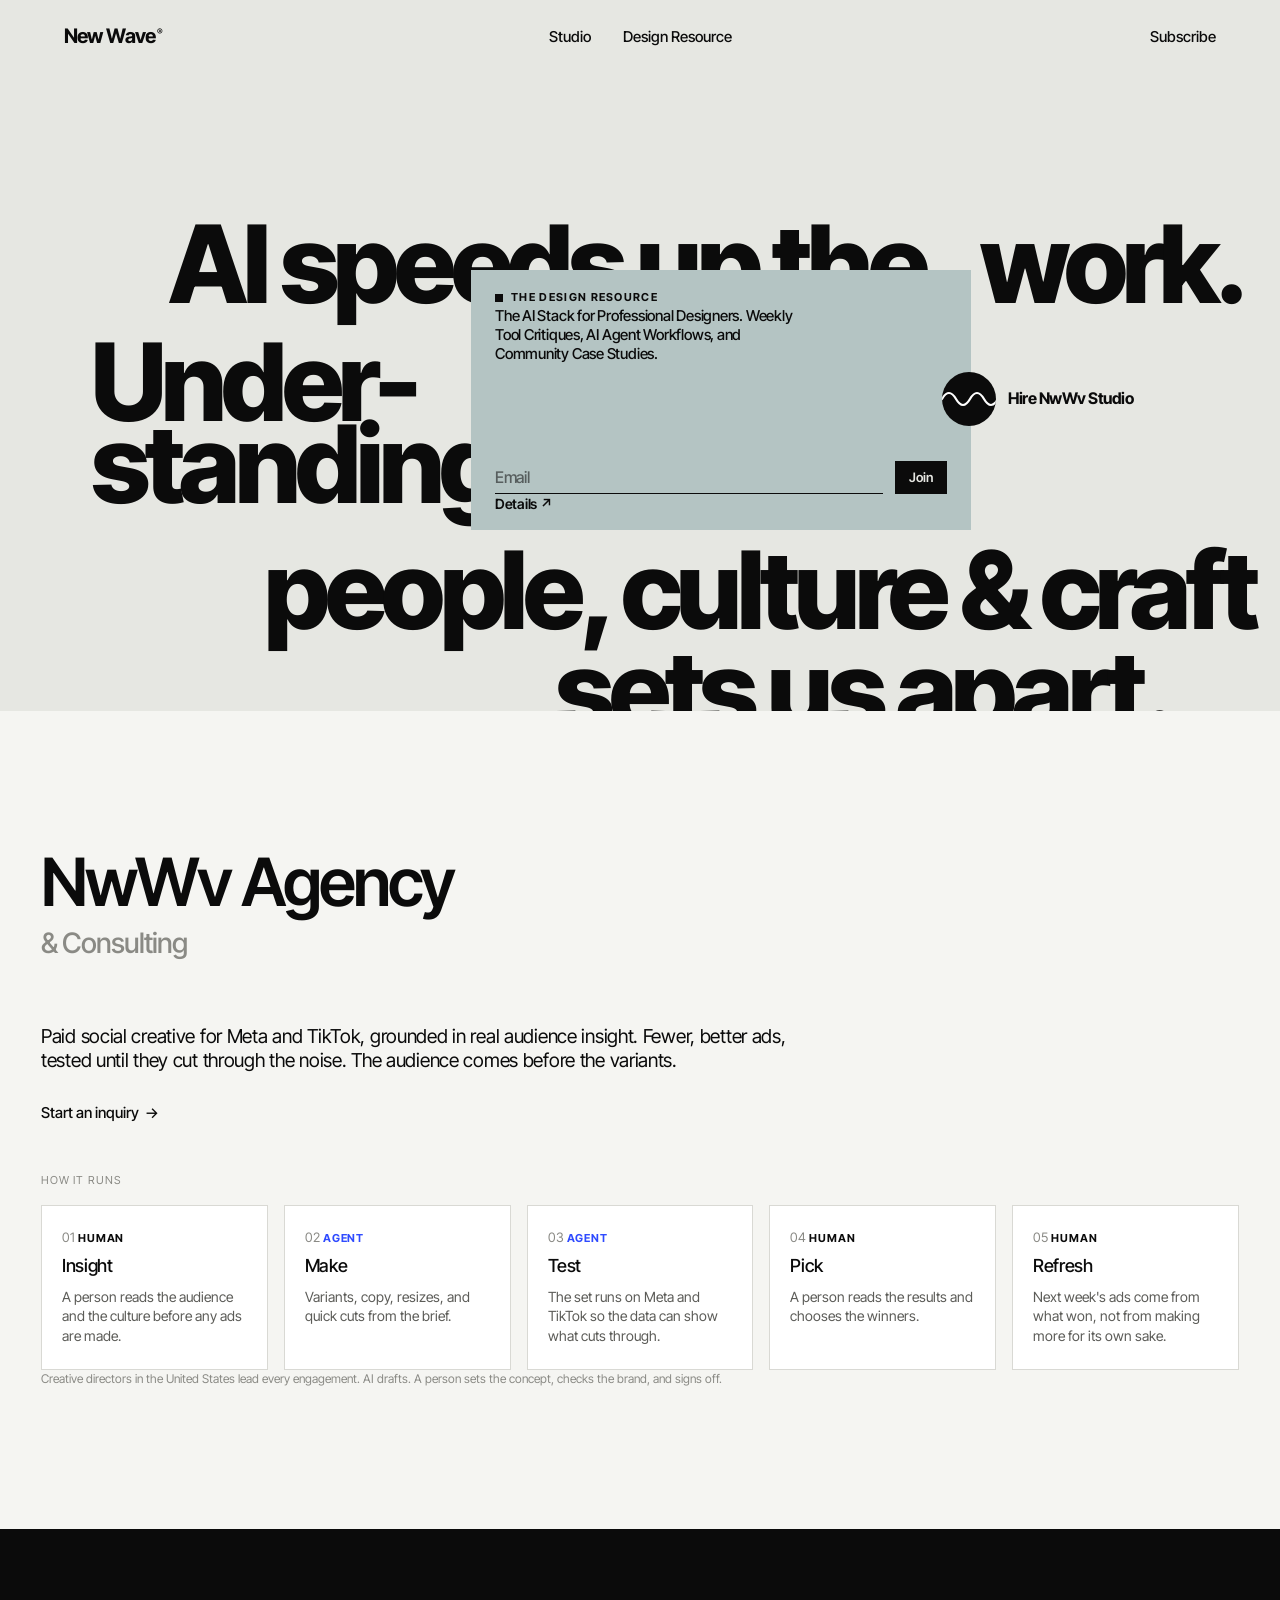
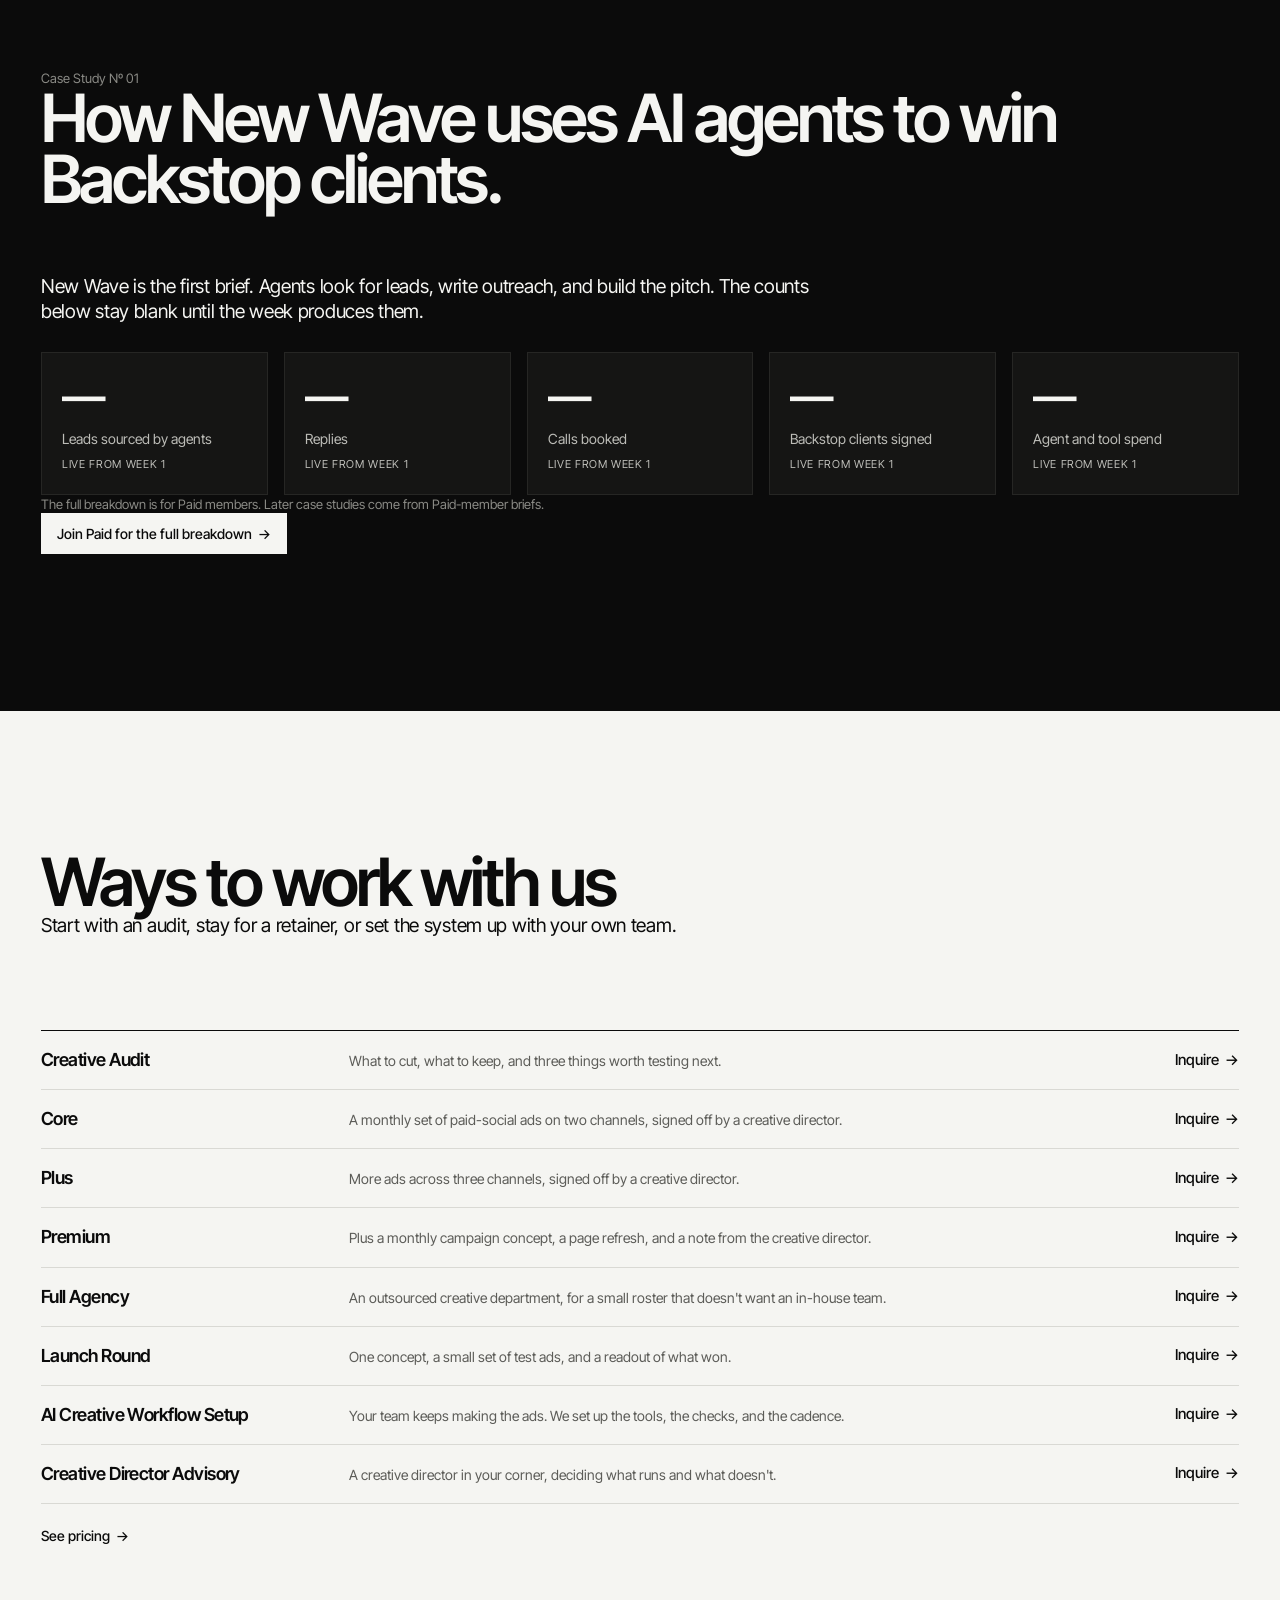
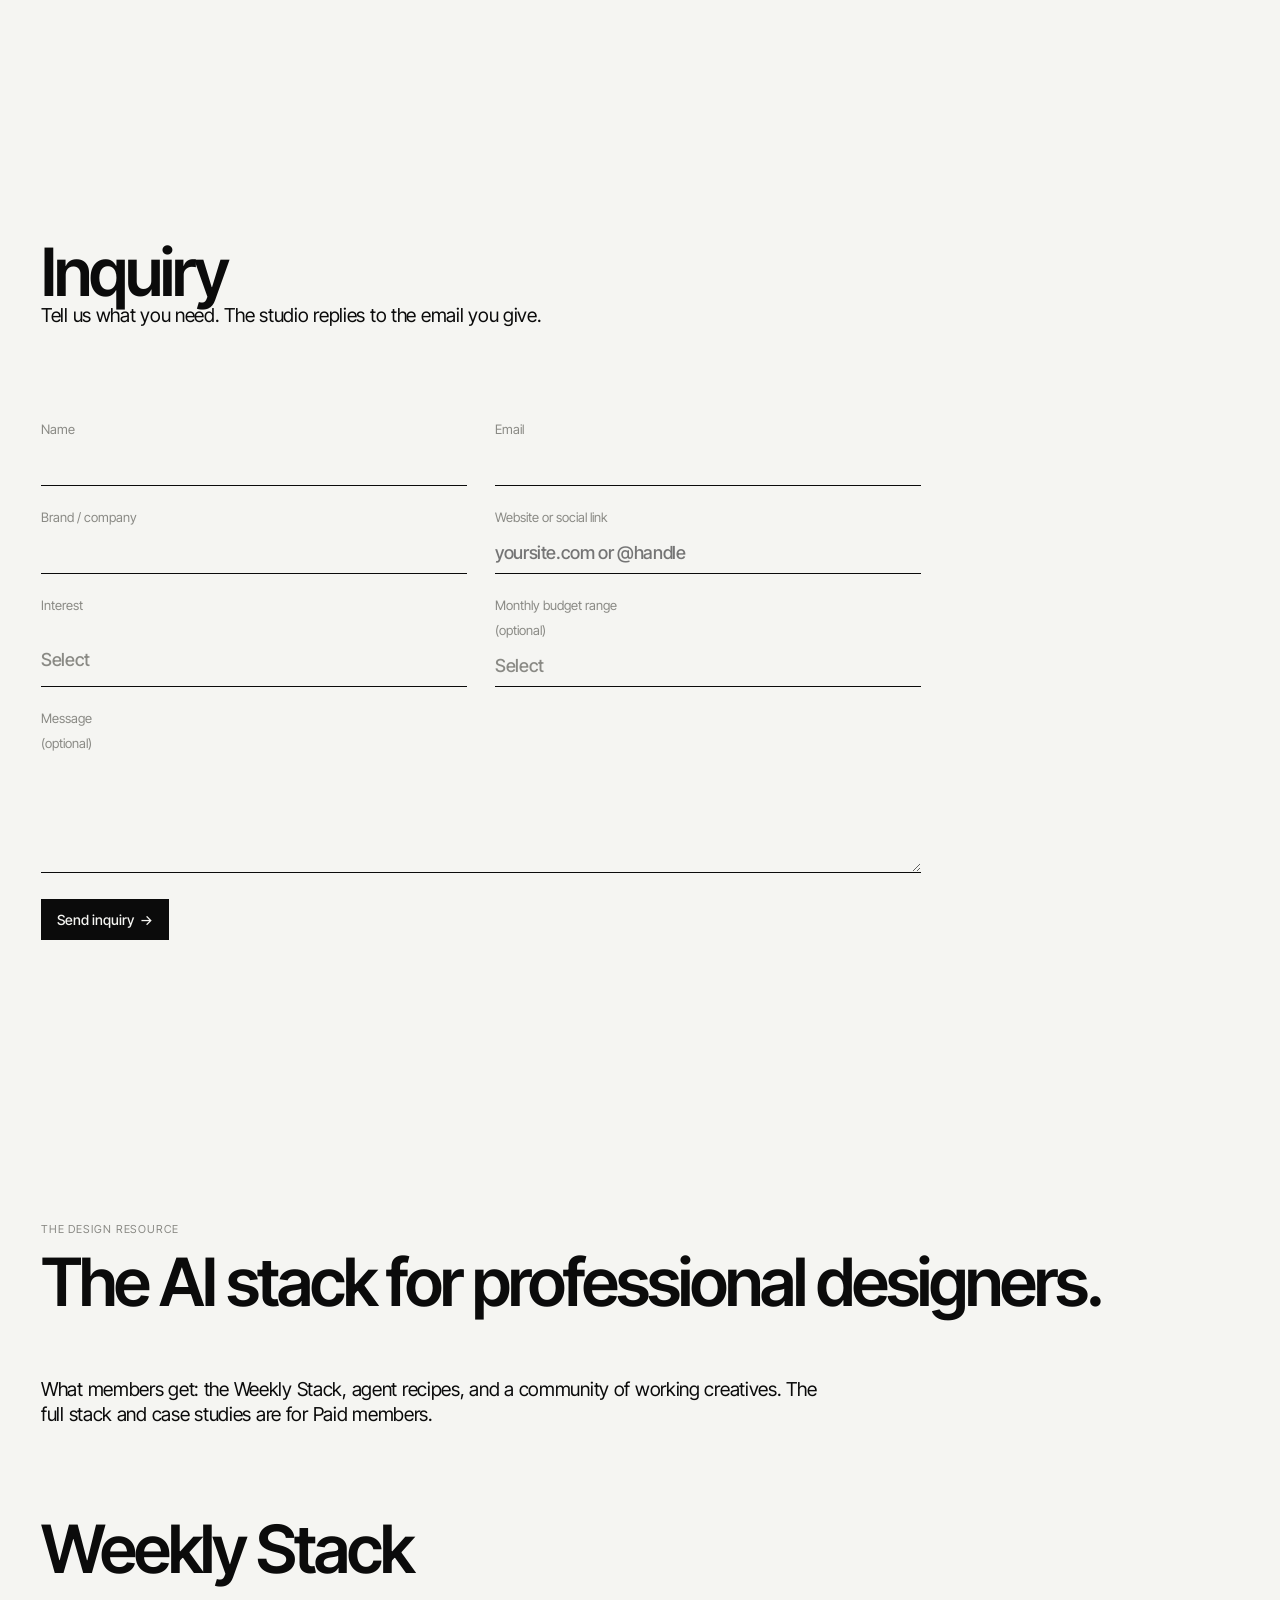
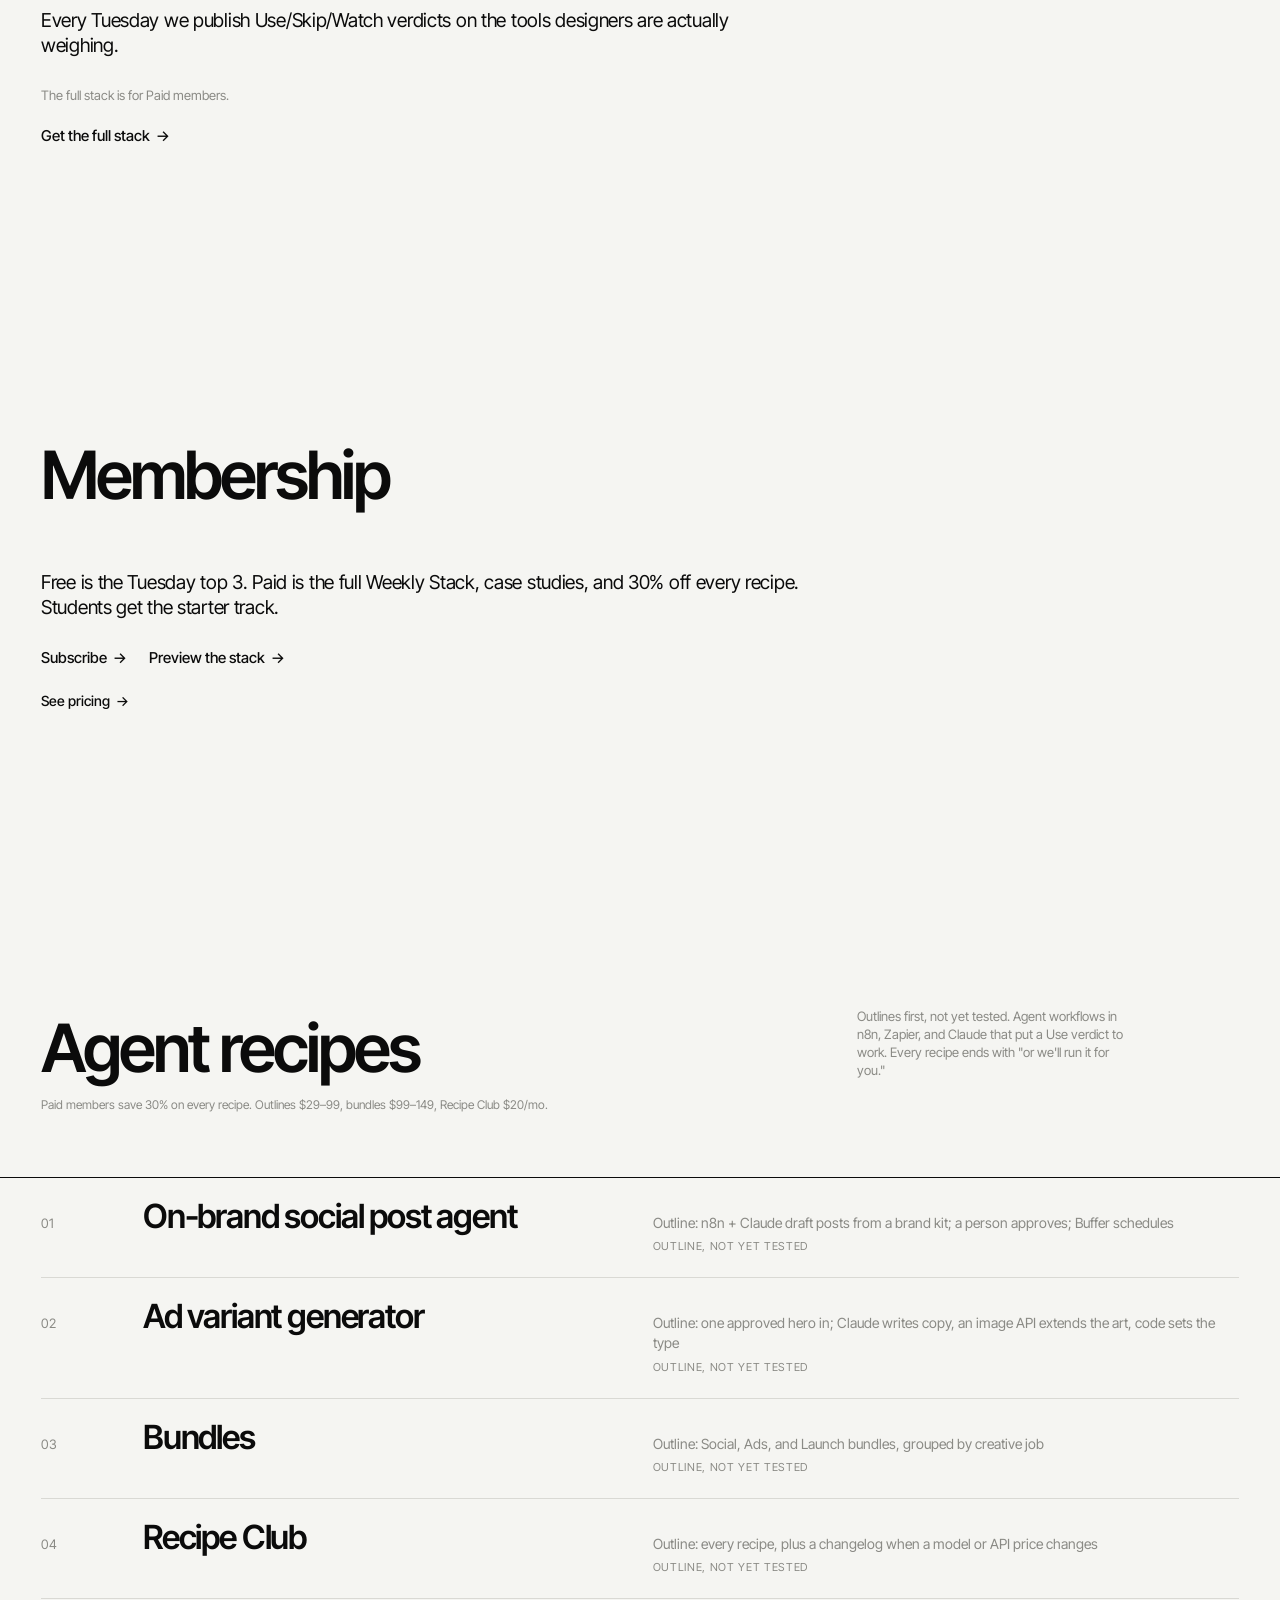
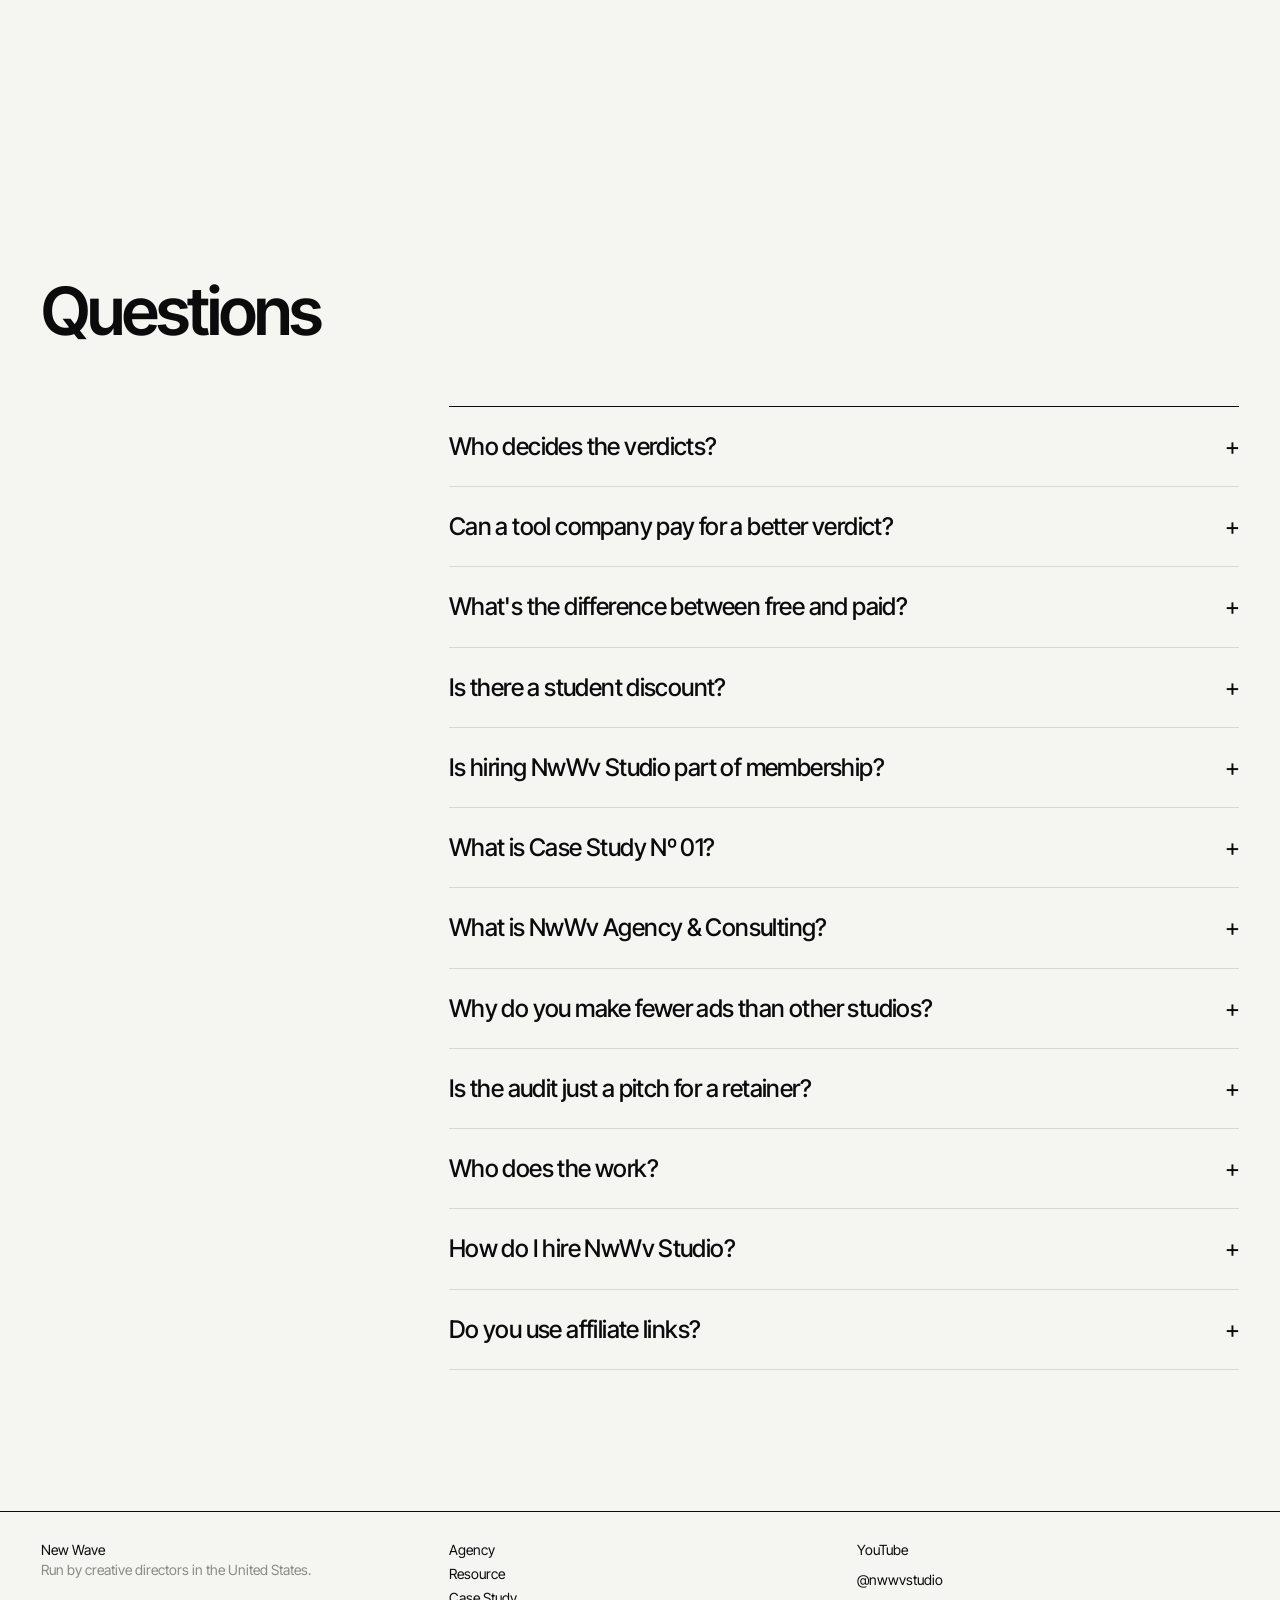
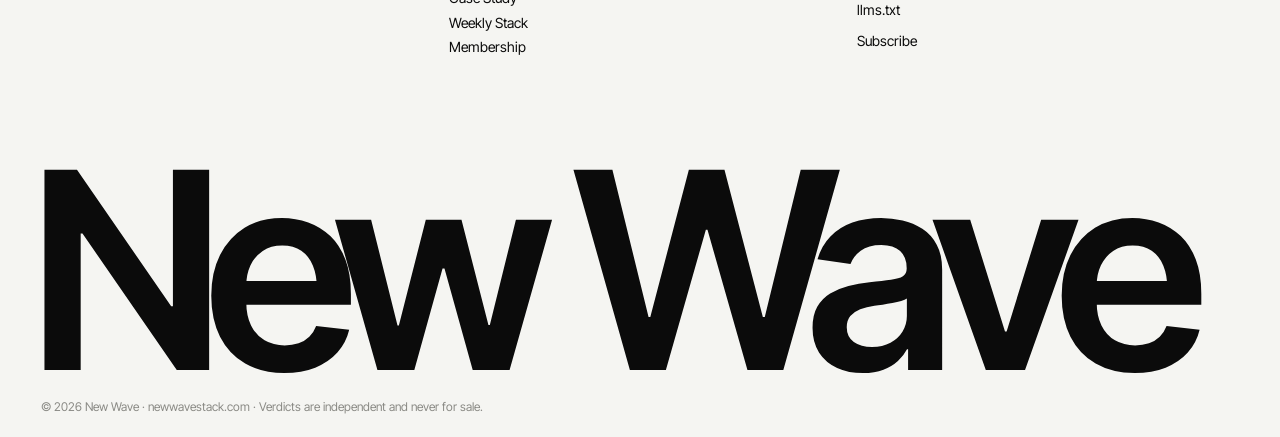
==== commit 7b34b2e9: "Preview: match Colton's sage hero and animate the hire wave. The 1440 frame uses the six-line lockup" ====
--- a/index.html
+++ b/index.html
@@ -4,20 +4,20 @@
 <meta charset="utf-8">
 <meta name="viewport" content="width=device-width, initial-scale=1">
 <title>New Wave: Agency and the Design Resource</title>
-<meta name="description" content="AI speeds up the work. Understanding people, culture, and craft is what sets it apart. NwWv Agency &amp; Consulting, and the Design Resource for professional designers.">
+<meta name="description" content="AI speeds up the work. Understanding people, culture &amp; craft sets us apart. NwWv Agency &amp; Consulting, and the Design Resource for professional designers.">
 <link rel="canonical" href="https://newwavestack.com/">
 <meta name="robots" content="index, follow">
 <meta name="theme-color" content="#0b0b0b">
 <meta property="og:type" content="website">
 <meta property="og:site_name" content="New Wave">
 <meta property="og:title" content="New Wave: Agency and the Design Resource">
-<meta property="og:description" content="AI speeds up the work. Understanding people, culture, and craft is what sets it apart. NwWv Agency &amp; Consulting, and the Design Resource for professional designers.">
+<meta property="og:description" content="AI speeds up the work. Understanding people, culture &amp; craft sets us apart. NwWv Agency &amp; Consulting, and the Design Resource for professional designers.">
 <meta property="og:url" content="https://www.newwavestack.com">
 <meta property="og:image" content="https://www.newwavestack.com/og.png">
 <meta name="twitter:card" content="summary_large_image">
 <meta name="twitter:site" content="@nwwvstudio">
 <meta name="twitter:title" content="New Wave: Agency and the Design Resource">
-<meta name="twitter:description" content="AI speeds up the work. Understanding people, culture, and craft is what sets it apart. NwWv Agency &amp; Consulting, and the Design Resource for professional designers.">
+<meta name="twitter:description" content="AI speeds up the work. Understanding people, culture &amp; craft sets us apart. NwWv Agency &amp; Consulting, and the Design Resource for professional designers.">
 <meta name="twitter:image" content="https://www.newwavestack.com/og.png">
 <link rel="icon" href="/favicon.ico" sizes="32x32">
 <link rel="icon" href="/favicon.svg" type="image/svg+xml">
@@ -29,7 +29,7 @@
 <link rel="stylesheet" href="styles.css">
 <script type="application/ld+json">
 {"@context":"https://schema.org","@graph":[
-{"@type":"Organization","@id":"https://newwavestack.com/#org","name":"New Wave","url":"https://newwavestack.com/","logo":"https://newwavestack.com/logo.png","slogan":"AI speeds up the work. Understanding people, culture, and craft is what sets it apart.","description":"NwWv Agency & Consulting makes paid social ad creative. The Design Resource is the membership and newsletter for professional designers.","address":{"@type":"PostalAddress","addressCountry":"US"},"sameAs":["https://x.com/nwwvstudio"]},
+{"@type":"Organization","@id":"https://newwavestack.com/#org","name":"New Wave","url":"https://newwavestack.com/","logo":"https://newwavestack.com/logo.png","slogan":"AI speeds up the work. Understanding people, culture & craft sets us apart.","description":"NwWv Agency & Consulting makes paid social ad creative. The Design Resource is the membership and newsletter for professional designers.","address":{"@type":"PostalAddress","addressCountry":"US"},"sameAs":["https://x.com/nwwvstudio"]},
 {"@type":"WebSite","@id":"https://newwavestack.com/#website","url":"https://newwavestack.com/","name":"New Wave","description":"Two sections: NwWv Agency & Consulting for paid social, and the Design Resource, the AI stack for professional designers.","publisher":{"@id":"https://newwavestack.com/#org"},"inLanguage":"en-US"},
 {"@type":"FAQPage","mainEntity":[
 {"@type":"Question","name":"Who decides the verdicts?","acceptedAnswer":{"@type":"Answer","text":"A working creative director makes every final Use / Skip / Watch call. These early verdicts come from public documentation and pricing, not from a finished hands-on test. When a verdict changes after a real brief, we will say so."}},
@@ -53,7 +53,7 @@
   <a href="#" class="logo" aria-label="New Wave">N<span class="logo-drop">e</span>w<span class="logo-drop">&nbsp;</span>W<span class="logo-drop">a</span>v<span class="logo-drop">e</span><sup>®</sup></a>
   <nav aria-label="Primary">
     <ul class="navlinks" id="navlinks">
-      <li><a href="#agency">Agency</a></li><li><a href="#resource">Resource</a></li>
+      <li><a href="#agency">Studio</a></li><li><a href="#resource">Design Resource</a></li>
     </ul>
   </nav>
   <a class="navcta" href="#subscribe">Subscribe</a>
@@ -63,34 +63,34 @@
 <main id="main">
 <section class="hero" aria-labelledby="hero-h">
   <div class="hero-stage">
-    <h1 id="hero-h" class="hero-type">
-      <span class="l l1">AI speeds </span>
-      <span class="l l2">up the work. </span>
-      <span class="l l3">Understanding </span>
-      <span class="l l4">people, culture, </span>
-      <span class="l l5">and craft is what </span>
-      <span class="l l6">sets it apart.</span>
+    <h1 id="hero-h" class="hero-type" aria-label="AI speeds up the work. Understanding people, culture &amp; craft sets us apart.">
+      <span class="l l1" aria-hidden="true">AI speeds up the</span>
+      <span class="l l2" aria-hidden="true">work.</span>
+      <span class="l l3" aria-hidden="true">Under-</span>
+      <span class="l l4" aria-hidden="true">standing</span>
+      <span class="l l5" aria-hidden="true">people, culture &amp; craft</span>
+      <span class="l l6" aria-hidden="true">sets us apart.</span>
     </h1>
-    <div class="hero-cluster">
-      <form id="subscribe" class="signup hero-square" action="https://www.newwavestack.com/api/subscribe" method="post" aria-label="Design Resource signup">
-        <p class="sq-label"><i></i> The Design Resource</p>
-        <p class="pitch">The AI stack for professional designers. Weekly tool verdicts, agent recipes, and a community of working creatives.</p>
-        <label for="email" class="sr">Email address</label>
-        <input class="hp" type="text" name="website_url" tabindex="-1" autocomplete="off" aria-hidden="true">
-        <div class="join-row">
-          <input id="email" type="email" name="email" placeholder="Email" required autocomplete="email" maxlength="254">
-          <button type="submit">Join</button>
-        </div>
-        <p class="ok" role="status" aria-live="polite" hidden></p>
-        <a class="sq-details" href="#resource">Details <span aria-hidden="true">↗</span></a>
-      </form>
-      <a class="hire-orb" href="#agency">
-        <span class="orb" aria-hidden="true">
-          <svg width="18" height="18" viewBox="0 0 18 18" fill="none"><path d="M4 9h10M10 5l4 4-4 4" stroke="currentColor" stroke-width="1.6"/></svg>
-        </span>
-        <span>Hire NwWv Studio</span>
-      </a>
-    </div>
+    <form id="subscribe" class="signup hero-square" action="https://www.newwavestack.com/api/subscribe" method="post" aria-label="Design Resource signup">
+      <p class="sq-label"><i></i> The Design Resource</p>
+      <p class="pitch">The AI Stack for Professional Designers. Weekly Tool Critiques, AI Agent Workflows, and Community Case Studies.</p>
+      <label for="email" class="sr">Email address</label>
+      <input class="hp" type="text" name="website_url" tabindex="-1" autocomplete="off" aria-hidden="true">
+      <div class="join-row">
+        <input id="email" type="email" name="email" placeholder="Email" required autocomplete="email" maxlength="254">
+        <button type="submit">Join</button>
+      </div>
+      <p class="ok" role="status" aria-live="polite" hidden></p>
+      <a class="sq-details" href="#resource">Details <span aria-hidden="true">↗</span></a>
+    </form>
+    <a class="hire-orb" href="#agency">
+      <span class="orb" aria-hidden="true">
+        <svg class="wave-run" viewBox="0 0 112 36" width="112" height="36" focusable="false" aria-hidden="true">
+          <path d="M0 18 Q7 6 14 18 T28 18 T42 18 T56 18 T70 18 T84 18 T98 18 T112 18" fill="none" stroke="#fff" stroke-width="2.2" stroke-linecap="round"/>
+        </svg>
+      </span>
+      <span>Hire NwWv Studio</span>
+    </a>
   </div>
 </section>
 
--- a/styles.css
+++ b/styles.css
@@ -11,16 +11,18 @@
 .c-1-4{grid-column:1/5}.c-1-5{grid-column:1/6}.c-1-7{grid-column:1/8}.c-1-8{grid-column:1/9}.c-1-9{grid-column:1/10}.c-1-10{grid-column:1/11}.c-1-12{grid-column:1/-1}.c-3-9{grid-column:3/10}.c-5-8{grid-column:5/9}.c-5-12{grid-column:5/13}.c-7-12{grid-column:7/13}.c-8-12{grid-column:8/13}.c-9-12{grid-column:9/13}.c-10-12{grid-column:10/13}
 .mute{color:var(--mute)}.meta{font-size:13px;line-height:1.4;color:var(--mute)}.fine{font-size:12px;color:var(--mute)}
 /* nav */
-.nav{position:fixed;inset:0 0 auto;z-index:10;display:grid;grid-template-columns:repeat(12,1fr);column-gap:var(--g);align-items:center;padding:18px var(--pad);transition:transform .5s var(--ease),background .3s;mix-blend-mode:difference;color:#fff}
+.nav{position:fixed;inset:0 0 auto;z-index:10;display:grid;grid-template-columns:1fr auto 1fr;align-items:center;padding:22px 64px;transition:transform .5s var(--ease),background .3s;color:var(--ink);background:transparent}
 .nav.hide{transform:translateY(-100%)}
-.logo{grid-column:1/4;font-weight:700;font-size:20px;letter-spacing:-.04em;white-space:nowrap}.logo sup{font-size:9px;font-weight:500;margin-left:1px}
+.logo{grid-column:1;justify-self:start;font-weight:700;font-size:20px;letter-spacing:-.04em;white-space:nowrap}.logo sup{font-size:9px;font-weight:500;margin-left:1px}
 .logo-drop{display:inline-block;max-width:var(--w,1em);margin-right:-.04em;clip-path:inset(0);letter-spacing:0;opacity:1;vertical-align:baseline;white-space:nowrap;transition:max-width .4s var(--ease),opacity .4s var(--ease),margin-right .4s var(--ease)}
 .nav.scrolled .logo-drop{max-width:0;margin-right:0;opacity:0}
-.navlinks{grid-column:4/11;display:flex;gap:22px;font-size:14px;font-weight:500}
+.nav>nav{grid-column:2}
+.navlinks{display:flex;gap:32px;justify-content:center;font-size:15px;font-weight:500}
 .navlinks a{white-space:nowrap}
 .navlinks a,.foot a,.arrow-btn{background:linear-gradient(currentColor,currentColor) 0 100%/0 1px no-repeat;transition:background-size .45s var(--ease)}
 .navlinks a:hover,.foot a:hover,.arrow-btn:hover{background-size:100% 1px}
-.navcta{grid-column:11/13;justify-self:end;font-size:14px;font-weight:500}
+.navcta{grid-column:3;justify-self:end;font-size:15px;font-weight:500}
+.nav.scrolled{background:rgba(230,231,226,.94)}
 .menu{display:none}
 /* type */
 .display{font-weight:600;font-size:clamp(56px,9.6vw,172px);line-height:.88;letter-spacing:-.055em;grid-column:1/13;max-width:11.5ch}
@@ -28,37 +30,36 @@
 .h-l{font-weight:600;font-size:clamp(40px,5.2vw,88px);line-height:.92;letter-spacing:-.045em}
 .h-s{font-weight:500;font-size:22px;line-height:1.15;letter-spacing:-.02em}
 .body-l{font-size:clamp(18px,1.5vw,22px);line-height:1.3;letter-spacing:-.015em;margin-bottom:28px}
-/* hero */
-.hero{background:#e6e6e2;padding:clamp(112px,13vh,156px) clamp(16px,3.2vw,56px) clamp(48px,7vh,88px);overflow:clip}
-.hero-stage{position:relative}
-.hero-type{position:relative;z-index:1;font-weight:800;font-size:clamp(42px,6.9vw,108px);line-height:.8;letter-spacing:-.072em;color:var(--ink)}
-.hero-type .l{display:block;white-space:nowrap}
-.l1{margin-left:26%}
-.l2{margin-left:44%}
-.l3{margin-left:0}
-.l4{margin-left:0}
-.l5{margin-left:16%}
-.l6{margin-left:32%}
-.hero-cluster{position:absolute;z-index:2;right:calc(5% + 340px);top:168px;display:flex;align-items:center;gap:0}
-@media (min-width:861px){
- .l5{margin-top:220px}
-}
-.hero-square{position:relative;width:min(320px,28vw);min-height:min(320px,28vw);background:var(--skp);color:var(--ink);padding:22px 22px 18px;display:flex;flex-direction:column;gap:12px;border:0}
-.hero-square .sq-label{display:flex;align-items:center;gap:8px;font-size:11px;font-weight:700;letter-spacing:.08em;text-transform:uppercase}
-.hero-square .sq-label i{width:8px;height:8px;background:var(--ink);display:block}
-.hero-square .pitch{font-size:15px;line-height:1.3;letter-spacing:-.02em;font-weight:500;max-width:26ch}
-.hero-square .join-row{display:flex;align-items:center;gap:8px;margin-top:auto}
+/* hero: positions are for a 1440×800 frame. 1024-view coords × 1440/1024. */
+.hero{background:#E6E7E2;position:relative;height:calc(100vw * 800 / 1440);overflow:hidden}
+.hero-stage{width:1440px;height:800px;position:absolute;top:0;left:0;transform:scale(calc(100vw / 1440px));transform-origin:top left}
+.hero-type{font-weight:800;font-size:108px;line-height:.78;letter-spacing:-.05em;color:#0b0b0b}
+.hero-type .l{position:absolute;white-space:nowrap;z-index:1}
+.l1{left:168px;top:222px}
+.l2{right:196px;top:222px}
+.l3{left:91px;top:340px}
+.l4{left:91px;top:422px}
+.l5{left:264px;top:548px}
+.l6{left:555px;top:648px}
+.hero-square{position:absolute;z-index:2;left:471px;top:270px;width:500px;height:260px;background:#B4C4C3;color:#0b0b0b;padding:20px 24px 16px;display:flex;flex-direction:column;gap:8px;border:0}
+.hero-square .sq-label{display:flex;align-items:center;gap:8px;font-size:11px;font-weight:700;letter-spacing:.12em;text-transform:uppercase}
+.hero-square .sq-label i{width:8px;height:8px;background:#0b0b0b;display:block;flex:none}
+.hero-square .pitch{font-size:15px;line-height:1.28;letter-spacing:-.015em;font-weight:500;max-width:34ch}
+.hero-square .join-row{display:flex;align-items:flex-end;gap:12px;margin-top:auto}
 .hero-square.signup{display:flex;flex-direction:column;grid-template-columns:none;border:0;row-gap:0}
-.hero-square.signup input[type=email]{flex:1;min-width:0;width:auto;border:0;border-bottom:1.5px solid var(--ink);background:transparent;color:var(--ink);font:500 16px/1.2 var(--f);letter-spacing:-.02em;padding:8px 0;border-radius:0}
+.hero-square.signup input[type=email]{flex:1;min-width:0;width:auto;border:0;border-bottom:1.5px solid #0b0b0b;background:transparent;color:#0b0b0b;font:500 16px/1.2 var(--f);letter-spacing:-.02em;padding:6px 0;border-radius:0}
 .hero-square.signup input[type=email]::placeholder{color:rgba(11,11,11,.55)}
 .hero-square.signup .hp{position:absolute;left:-9999px;width:1px;height:1px;padding:0;overflow:hidden}
-.hero-square .join-row button{background:var(--ink);color:var(--bg);border:0;font:500 13px/1 var(--f);padding:10px 12px;cursor:pointer}
+.hero-square .join-row button{background:#0b0b0b;color:#E6E7E2;border:0;font:600 13px/1 var(--f);padding:10px 14px;cursor:pointer}
 .hero-square .join-row button:disabled{opacity:.45;cursor:default}
-.hero-square .ok{font-size:13px;line-height:1.35;font-weight:500}
-.hero-square .ok.is-err{color:var(--ink)}
+.hero-square .ok{font-size:13px;line-height:1.3;font-weight:500}
+.hero-square .ok.is-err{color:#0b0b0b}
 .hero-square .sq-details{align-self:flex-start;font-size:14px;font-weight:600;letter-spacing:-.02em}
-.hire-orb{display:flex;align-items:center;gap:10px;margin-left:-22px;font-size:14px;font-weight:500;letter-spacing:-.02em;white-space:nowrap}
-.hire-orb .orb{width:56px;height:56px;border-radius:50%;background:var(--ink);color:var(--bg);display:grid;place-items:center;flex:none}
+.hire-orb{position:absolute;z-index:3;left:942px;top:372px;display:flex;align-items:center;gap:12px;font-size:16px;font-weight:700;letter-spacing:-.03em;white-space:nowrap;color:#0b0b0b}
+.hire-orb .orb{width:54px;height:54px;border-radius:50%;background:#0b0b0b;color:#fff;display:grid;place-items:center;flex:none;overflow:hidden}
+.wave-run{display:block;animation:wave-flow 2.6s linear infinite}
+.hire-orb:hover .wave-run{animation-duration:1.5s}
+@keyframes wave-flow{from{transform:translateX(0)}to{transform:translateX(-28px)}}
 .hero-verb{font-size:22px;letter-spacing:-.02em;font-weight:500;display:flex;gap:.35em;flex-wrap:wrap}
 .rot{position:relative;display:inline-block;height:1.2em;overflow:hidden;overflow:clip;min-width:4.2em}
 .rot b{position:absolute;left:0;top:0;font-weight:600;opacity:1;transform:translateY(110%);transition:transform .7s var(--ease),opacity .7s var(--ease)}
@@ -201,7 +202,7 @@
 /* reveal */
 .reveal{opacity:0;transform:translateY(32px);transition:opacity 1s var(--ease),transform 1s var(--ease)}
 .reveal.in{opacity:1;transform:none}
-@media (prefers-reduced-motion:reduce){*{transition:none!important}.reveal{opacity:1;transform:none}}
+@media (prefers-reduced-motion:reduce){*{transition:none!important}.reveal{opacity:1;transform:none}.wave-run{animation:none}}
 /* mobile */
 html.nav-open,body.nav-open{overflow:hidden}
 /* two paths */
@@ -299,17 +300,12 @@
  .nav.is-open{transform:none}
  .navlinks.open{clip-path:inset(0 0 0 0);visibility:visible;pointer-events:auto;transition:clip-path .6s var(--ease),visibility 0s}
  .navlinks li{border-bottom:1px solid var(--line);padding:8px 0}
- .hero{padding-top:96px}
- .hero-stage{display:flex;flex-direction:column}
- .hero-type{font-size:clamp(42px,12.2vw,56px);line-height:.84}
- .hero-type .l{white-space:normal;margin-left:0}
- .hero-type .l2{margin-left:8%}
- .hero-type .l4{margin-left:5%}
- .hero-type .l6{margin-left:14%}
- .l5{margin-top:0}
- .hero-cluster{position:static;flex-direction:column;align-items:stretch;width:100%;margin:22px 0 4px}
- .hero-square{width:100%;min-height:0}
- .hire-orb{margin:16px 0 0 0}
+ .hero{height:auto;overflow:visible;padding:96px 16px 36px}
+ .hero-stage{position:static;width:auto;height:auto;transform:none}
+ .hero-type{font-size:clamp(30px,9.4vw,56px);line-height:.84;letter-spacing:-.04em}
+ .hero-type .l{position:static;display:block;white-space:nowrap}
+ .hero-square{position:static;width:100%;height:auto;min-height:0;margin-top:22px;left:auto;top:auto}
+ .hire-orb{position:static;left:auto;top:auto;margin-top:16px}
  .ways li{grid-template-columns:1fr;gap:4px}
  .hero-verb,.hero-lede{font-size:19px}
  .paths,.steps,.metrics,.audit,.consult,.inquiry{grid-template-columns:1fr}
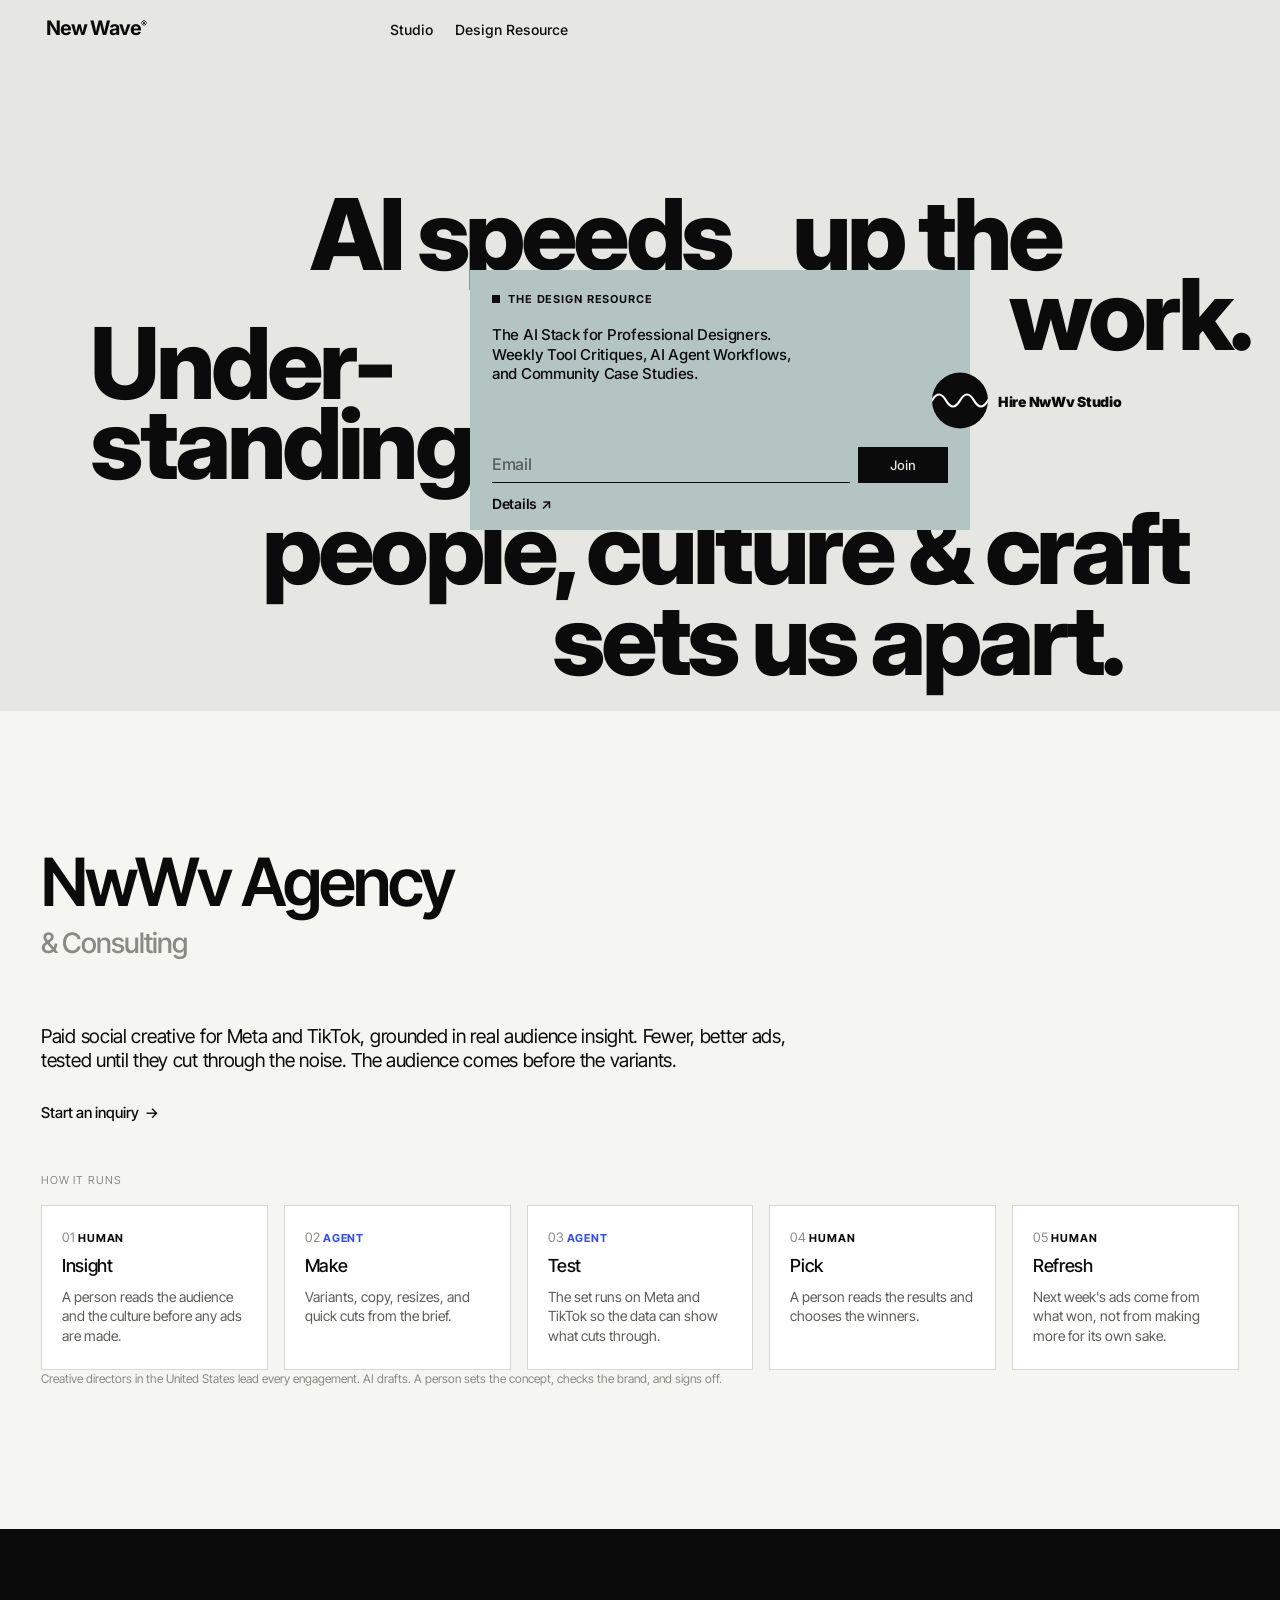
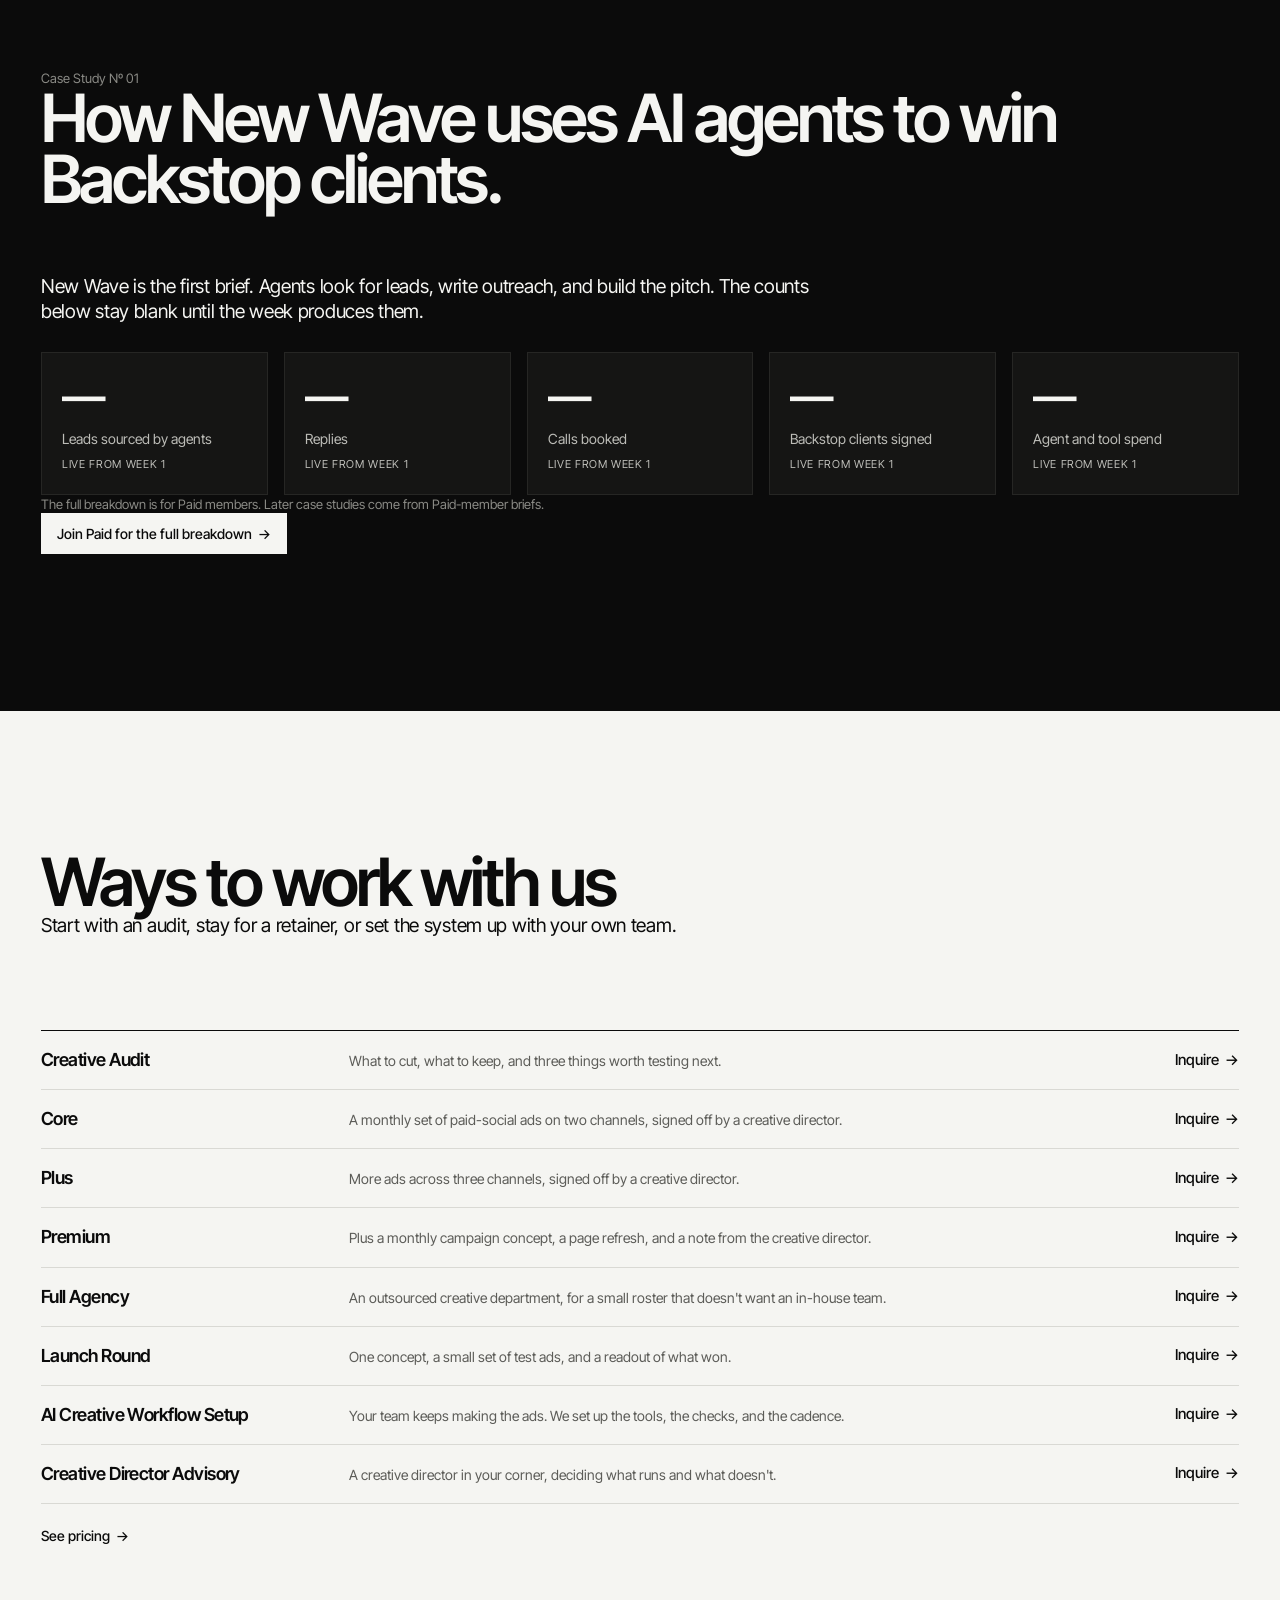
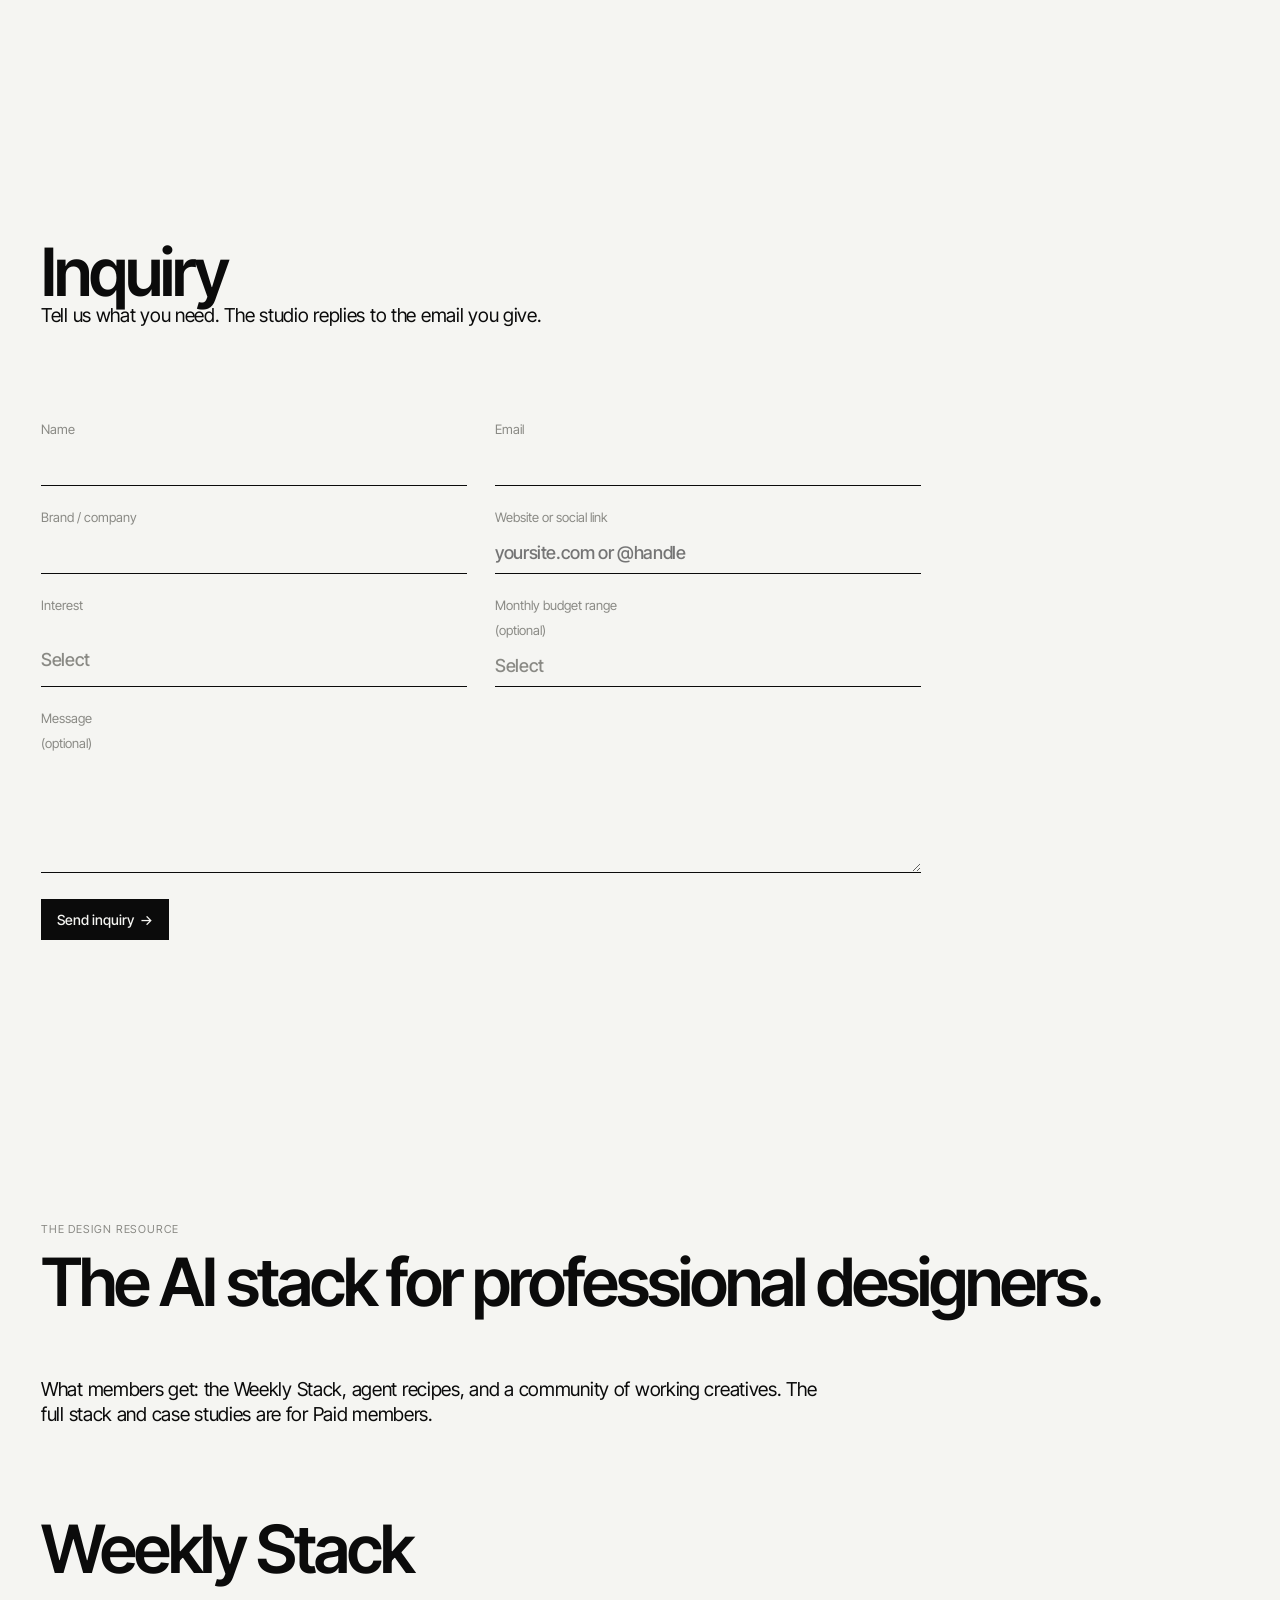
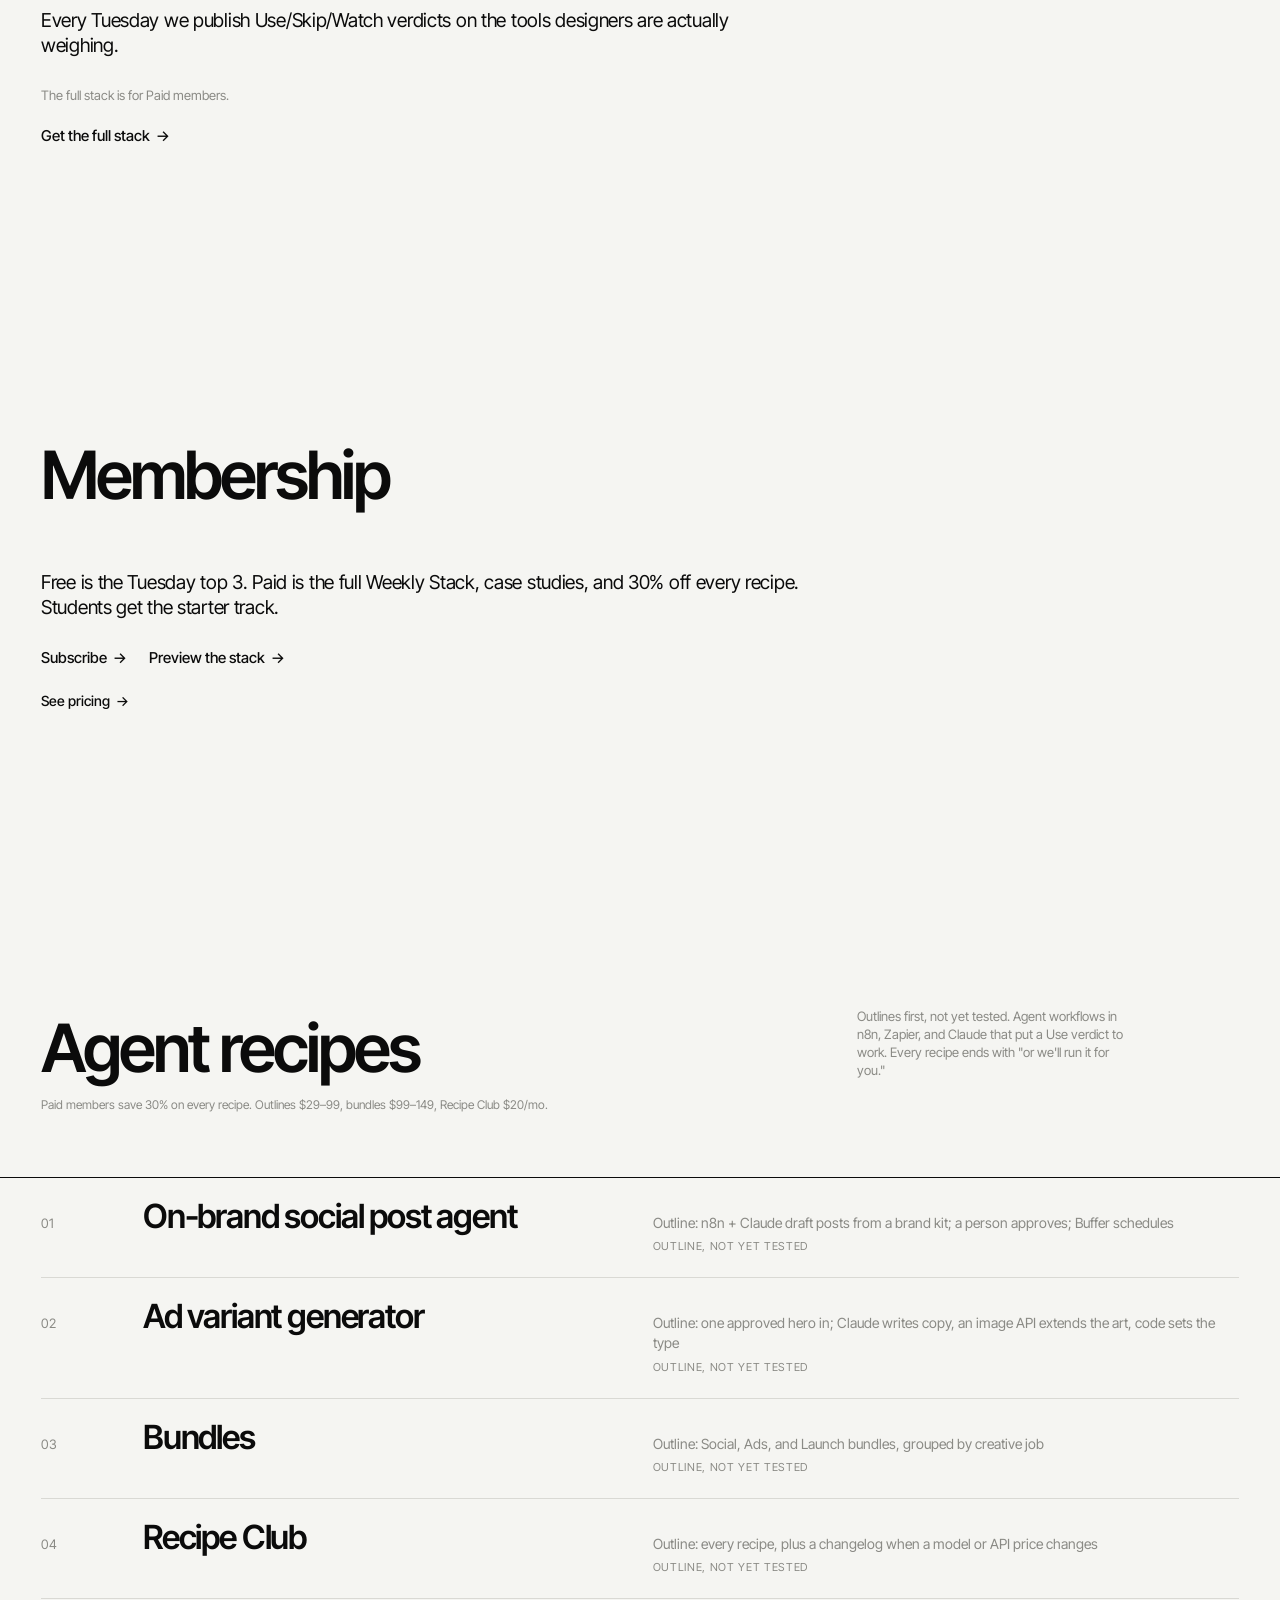
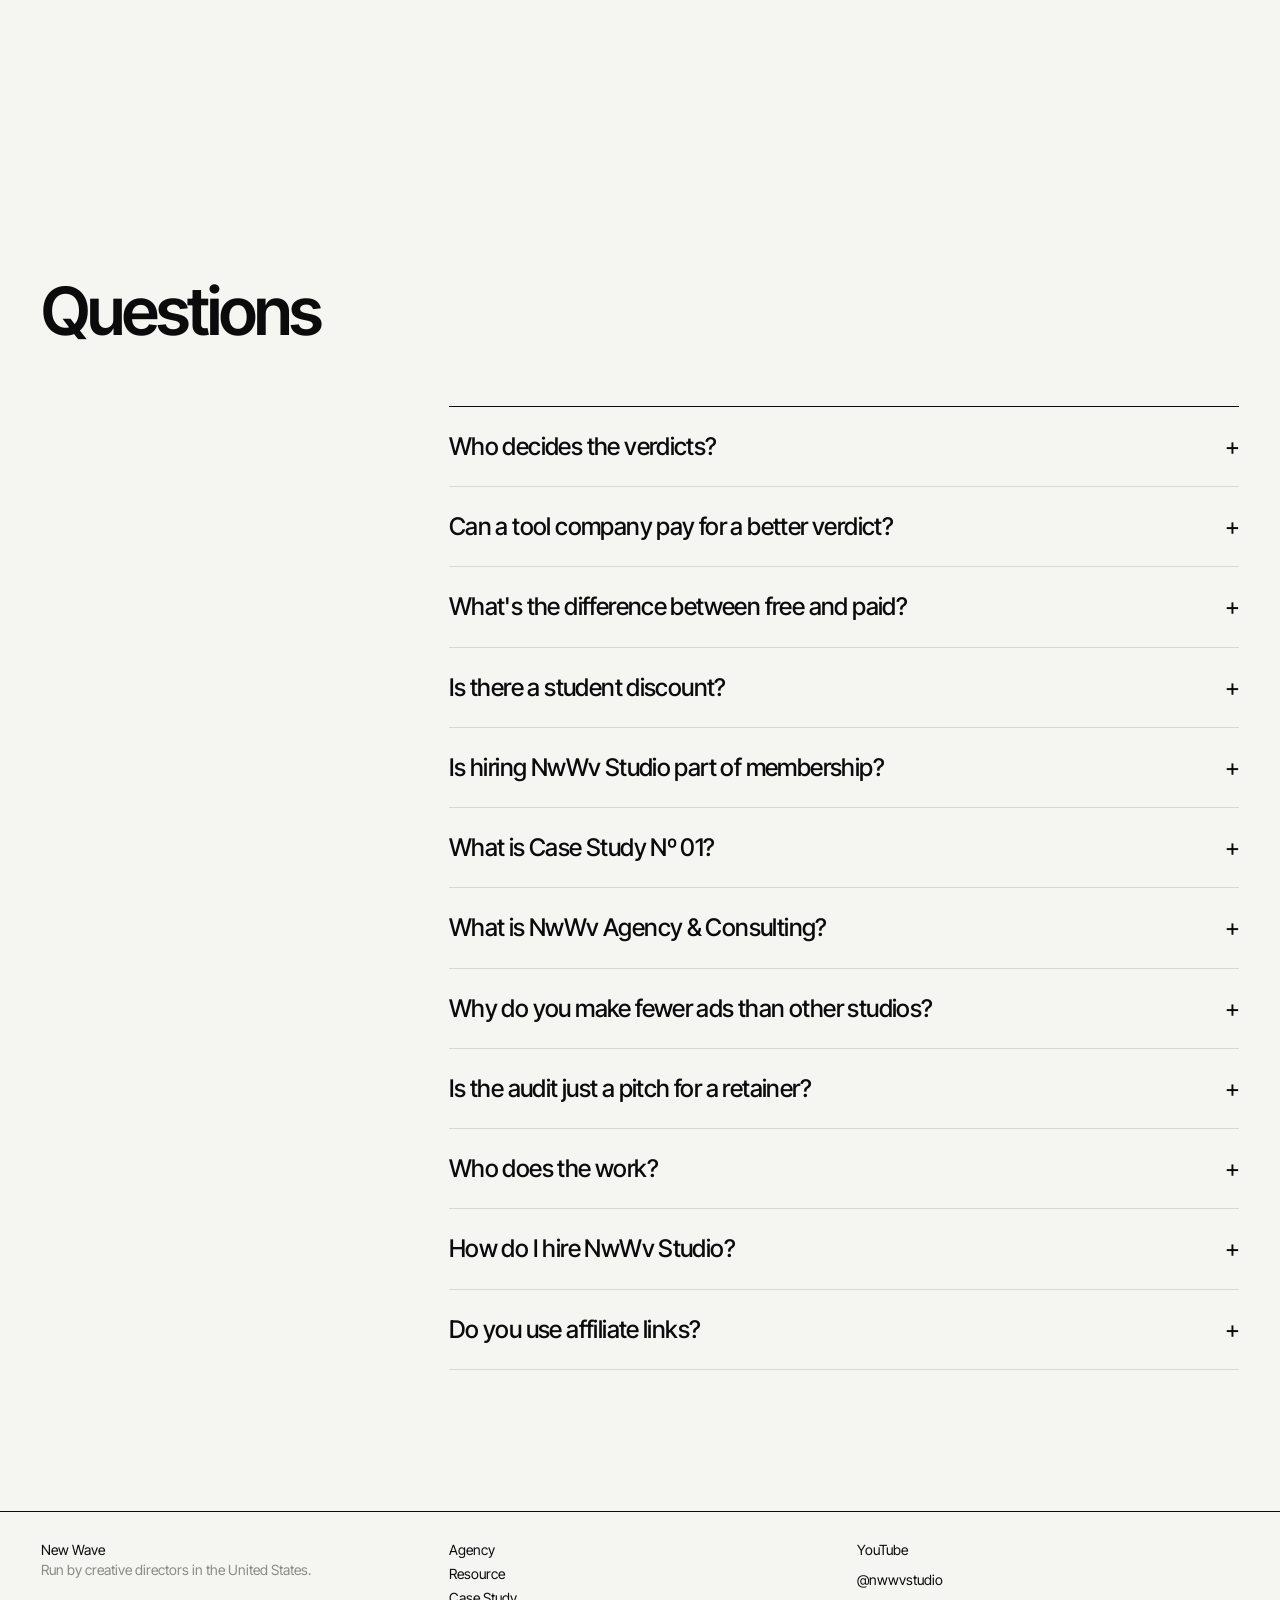
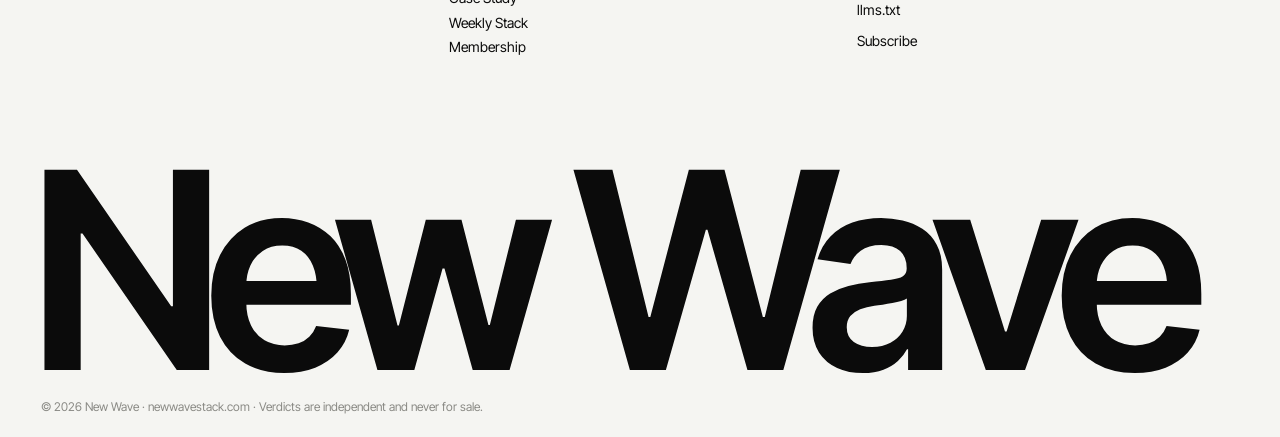
==== commit c4fb78ec: "Match the desktop hero to the Figma 1440 frame. Set the lockup, signup rectangle, hire mark, and nav" ====
--- a/index.html
+++ b/index.html
@@ -25,7 +25,7 @@
 <link rel="manifest" href="/site.webmanifest">
 <link rel="alternate" type="text/plain" href="/llms.txt" title="LLM summary">
 <link rel="preconnect" href="https://fonts.googleapis.com"><link rel="preconnect" href="https://fonts.gstatic.com" crossorigin>
-<link href="https://fonts.googleapis.com/css2?family=Inter+Tight:ital,wght@0,400;0,500;0,600;0,700;0,800;1,400&display=swap" rel="stylesheet">
+<link href="https://fonts.googleapis.com/css2?family=Inter+Tight:ital,wght@0,400;0,500;0,600;0,700;0,800;1,400&family=Inter:wght@500;600;700;800;900&display=swap" rel="stylesheet">
 <link rel="stylesheet" href="styles.css">
 <script type="application/ld+json">
 {"@context":"https://schema.org","@graph":[
@@ -64,24 +64,32 @@
 <section class="hero" aria-labelledby="hero-h">
   <div class="hero-stage">
     <h1 id="hero-h" class="hero-type" aria-label="AI speeds up the work. Understanding people, culture &amp; craft sets us apart.">
-      <span class="l l1" aria-hidden="true">AI speeds up the</span>
-      <span class="l l2" aria-hidden="true">work.</span>
-      <span class="l l3" aria-hidden="true">Under-</span>
-      <span class="l l4" aria-hidden="true">standing</span>
-      <span class="l l5" aria-hidden="true">people, culture &amp; craft</span>
-      <span class="l l6" aria-hidden="true">sets us apart.</span>
+      <span class="l l-ai" aria-hidden="true">AI speeds</span>
+      <span class="l l-up" aria-hidden="true">up the</span>
+      <span class="l l-work" aria-hidden="true">work.</span>
+      <span class="l l-under" aria-hidden="true">Under-</span>
+      <span class="l l-stand" aria-hidden="true">standing</span>
+      <span class="l l-people" aria-hidden="true">people, culture &amp; craft</span>
+      <span class="l l-sets" aria-hidden="true">sets us apart.</span>
     </h1>
     <form id="subscribe" class="signup hero-square" action="https://www.newwavestack.com/api/subscribe" method="post" aria-label="Design Resource signup">
-      <p class="sq-label"><i></i> The Design Resource</p>
-      <p class="pitch">The AI Stack for Professional Designers. Weekly Tool Critiques, AI Agent Workflows, and Community Case Studies.</p>
-      <label for="email" class="sr">Email address</label>
-      <input class="hp" type="text" name="website_url" tabindex="-1" autocomplete="off" aria-hidden="true">
-      <div class="join-row">
-        <input id="email" type="email" name="email" placeholder="Email" required autocomplete="email" maxlength="254">
-        <button type="submit">Join</button>
+      <div class="sq-top">
+        <p class="sq-label"><i></i>THE DESIGN RESOURCE</p>
+        <div class="pitch">
+          <p>The AI Stack for Professional Designers.</p>
+          <p>Weekly Tool Critiques, AI Agent Workflows, and Community Case Studies.</p>
+        </div>
       </div>
-      <p class="ok" role="status" aria-live="polite" hidden></p>
-      <a class="sq-details" href="#resource">Details <span aria-hidden="true">↗</span></a>
+      <div class="sq-bot">
+        <label for="email" class="sr">Email address</label>
+        <input class="hp" type="text" name="website_url" tabindex="-1" autocomplete="off" aria-hidden="true">
+        <div class="join-row">
+          <input id="email" type="email" name="email" placeholder="Email" required autocomplete="email" maxlength="254">
+          <button type="submit">Join</button>
+        </div>
+        <p class="ok" role="status" aria-live="polite" hidden></p>
+        <a class="sq-details" href="#resource">Details <span aria-hidden="true">↗</span></a>
+      </div>
     </form>
     <a class="hire-orb" href="#agency">
       <span class="orb" aria-hidden="true">
--- a/styles.css
+++ b/styles.css
@@ -10,19 +10,19 @@
 .grid{display:grid;grid-template-columns:repeat(12,1fr);column-gap:var(--g);padding:0 var(--pad)}
 .c-1-4{grid-column:1/5}.c-1-5{grid-column:1/6}.c-1-7{grid-column:1/8}.c-1-8{grid-column:1/9}.c-1-9{grid-column:1/10}.c-1-10{grid-column:1/11}.c-1-12{grid-column:1/-1}.c-3-9{grid-column:3/10}.c-5-8{grid-column:5/9}.c-5-12{grid-column:5/13}.c-7-12{grid-column:7/13}.c-8-12{grid-column:8/13}.c-9-12{grid-column:9/13}.c-10-12{grid-column:10/13}
 .mute{color:var(--mute)}.meta{font-size:13px;line-height:1.4;color:var(--mute)}.fine{font-size:12px;color:var(--mute)}
-/* nav */
-.nav{position:fixed;inset:0 0 auto;z-index:10;display:grid;grid-template-columns:1fr auto 1fr;align-items:center;padding:22px 64px;transition:transform .5s var(--ease),background .3s;color:var(--ink);background:transparent}
-.nav.hide{transform:translateY(-100%)}
-.logo{grid-column:1;justify-self:start;font-weight:700;font-size:20px;letter-spacing:-.04em;white-space:nowrap}.logo sup{font-size:9px;font-weight:500;margin-left:1px}
-.logo-drop{display:inline-block;max-width:var(--w,1em);margin-right:-.04em;clip-path:inset(0);letter-spacing:0;opacity:1;vertical-align:baseline;white-space:nowrap;transition:max-width .4s var(--ease),opacity .4s var(--ease),margin-right .4s var(--ease)}
+/* nav: 1440 frame, scaled with the hero */
+.nav{position:fixed;top:0;left:0;z-index:10;width:1440px;height:60px;transform:scale(calc(100vw / 1440px));transform-origin:top left;transition:transform .5s var(--ease),background .3s;color:var(--ink);background:transparent;font-family:Inter,system-ui,sans-serif}
+.nav.hide{transform:translateY(-100%) scale(calc(100vw / 1440px))}
+.logo{position:absolute;left:46px;top:18px;font-weight:700;font-size:20px;letter-spacing:-.8px;line-height:1;white-space:nowrap}.logo sup{font-weight:500;font-size:9px;letter-spacing:0;margin-left:1px;vertical-align:top;line-height:1;position:relative;top:1px}
+.logo-drop{display:inline-block;max-width:var(--w,1em);margin-right:-.04em;clip-path:inset(0);opacity:1;vertical-align:baseline;white-space:nowrap;transition:max-width .4s var(--ease),opacity .4s var(--ease),margin-right .4s var(--ease)}
 .nav.scrolled .logo-drop{max-width:0;margin-right:0;opacity:0}
-.nav>nav{grid-column:2}
-.navlinks{display:flex;gap:32px;justify-content:center;font-size:15px;font-weight:500}
+.nav>nav{position:absolute;left:390px;top:21px}
+.navlinks{display:flex;gap:22px;font-size:14px;font-weight:500;line-height:normal}
 .navlinks a{white-space:nowrap}
 .navlinks a,.foot a,.arrow-btn{background:linear-gradient(currentColor,currentColor) 0 100%/0 1px no-repeat;transition:background-size .45s var(--ease)}
 .navlinks a:hover,.foot a:hover,.arrow-btn:hover{background-size:100% 1px}
-.navcta{grid-column:3;justify-self:end;font-size:15px;font-weight:500}
-.nav.scrolled{background:rgba(230,231,226,.94)}
+.navcta{position:absolute;left:1326px;top:21px;font-size:14px;font-weight:500;line-height:normal}
+.nav.scrolled{background:rgba(230,230,226,.94)}
 .menu{display:none}
 /* type */
 .display{font-weight:600;font-size:clamp(56px,9.6vw,172px);line-height:.88;letter-spacing:-.055em;grid-column:1/13;max-width:11.5ch}
@@ -30,33 +30,37 @@
 .h-l{font-weight:600;font-size:clamp(40px,5.2vw,88px);line-height:.92;letter-spacing:-.045em}
 .h-s{font-weight:500;font-size:22px;line-height:1.15;letter-spacing:-.02em}
 .body-l{font-size:clamp(18px,1.5vw,22px);line-height:1.3;letter-spacing:-.015em;margin-bottom:28px}
-/* hero: positions are for a 1440×800 frame. 1024-view coords × 1440/1024. */
-.hero{background:#E6E7E2;position:relative;height:calc(100vw * 800 / 1440);overflow:hidden}
+/* hero: 1440×800 frame. Type container is top -30; line tops are inside it. */
+.hero{background:#e6e6e2;position:relative;height:calc(100vw * 800 / 1440);overflow:hidden}
 .hero-stage{width:1440px;height:800px;position:absolute;top:0;left:0;transform:scale(calc(100vw / 1440px));transform-origin:top left}
-.hero-type{font-weight:800;font-size:108px;line-height:.78;letter-spacing:-.05em;color:#0b0b0b}
+.hero-type{position:absolute;left:0;top:-30px;width:1440px;height:800px;font-family:Inter,system-ui,sans-serif;font-weight:800;font-size:99px;line-height:80px;letter-spacing:-4.455px;color:#0b0b0b}
 .hero-type .l{position:absolute;white-space:nowrap;z-index:1}
-.l1{left:168px;top:222px}
-.l2{right:196px;top:222px}
-.l3{left:91px;top:340px}
-.l4{left:91px;top:422px}
-.l5{left:264px;top:548px}
-.l6{left:555px;top:648px}
-.hero-square{position:absolute;z-index:2;left:471px;top:270px;width:500px;height:260px;background:#B4C4C3;color:#0b0b0b;padding:20px 24px 16px;display:flex;flex-direction:column;gap:8px;border:0}
-.hero-square .sq-label{display:flex;align-items:center;gap:8px;font-size:11px;font-weight:700;letter-spacing:.12em;text-transform:uppercase}
+.l-ai{left:310px;top:224px}
+.l-up{top:224px;right:190px;margin-right:189.22px}
+.l-work{top:304px;right:190px}
+.l-under{left:90px;top:353px}
+.l-stand{left:90px;top:433px}
+.l-people{left:262px;top:538px}
+.l-sets{left:calc(50% - 168px);top:629px}
+.hero-square{position:absolute;z-index:2;left:50%;top:50%;transform:translate(-50%,-50%);width:500px;height:260px;background:#b4c4c2;color:#0b0b0b;padding:22px 22px 18px;display:flex;flex-direction:column;justify-content:space-between;align-items:flex-start;border:0;overflow:hidden;font-family:Inter,system-ui,sans-serif}
+.hero-square .sq-top,.hero-square .sq-bot{display:flex;flex-direction:column;width:100%}
+.hero-square .sq-top{gap:19px}
+.hero-square .sq-bot{gap:12px}
+.hero-square .sq-label{display:flex;align-items:center;gap:8px;font-size:11px;font-weight:700;letter-spacing:.88px;line-height:normal}
 .hero-square .sq-label i{width:8px;height:8px;background:#0b0b0b;display:block;flex:none}
-.hero-square .pitch{font-size:15px;line-height:1.28;letter-spacing:-.015em;font-weight:500;max-width:34ch}
-.hero-square .join-row{display:flex;align-items:flex-end;gap:12px;margin-top:auto}
-.hero-square.signup{display:flex;flex-direction:column;grid-template-columns:none;border:0;row-gap:0}
-.hero-square.signup input[type=email]{flex:1;min-width:0;width:auto;border:0;border-bottom:1.5px solid #0b0b0b;background:transparent;color:#0b0b0b;font:500 16px/1.2 var(--f);letter-spacing:-.02em;padding:6px 0;border-radius:0}
-.hero-square.signup input[type=email]::placeholder{color:rgba(11,11,11,.55)}
+.hero-square .pitch{width:min(316px,100%);font-size:15px;font-weight:500;line-height:1.3;letter-spacing:-.3px}
+.hero-square .join-row{display:flex;align-items:center;gap:8px;width:100%}
+.hero-square.signup{display:flex;flex-direction:column;justify-content:space-between;grid-template-columns:none;border:0;row-gap:0}
+.hero-square.signup input[type=email]{flex:1 1 auto;min-width:0;width:auto;border:0;border-bottom:1.5px solid #0b0b0b;background:transparent;color:#0b0b0b;font:500 16px/normal Inter,system-ui,sans-serif;letter-spacing:-.32px;padding:8px 0;border-radius:0}
+.hero-square.signup input[type=email]::placeholder{color:#0b0b0b;opacity:.55}
 .hero-square.signup .hp{position:absolute;left:-9999px;width:1px;height:1px;padding:0;overflow:hidden}
-.hero-square .join-row button{background:#0b0b0b;color:#E6E7E2;border:0;font:600 13px/1 var(--f);padding:10px 14px;cursor:pointer}
+.hero-square .join-row button{width:90px;flex:none;background:#0b0b0b;color:#e6e6e2;border:0;font:500 13px/normal Inter,system-ui,sans-serif;padding:10px 12px;cursor:pointer}
 .hero-square .join-row button:disabled{opacity:.45;cursor:default}
-.hero-square .ok{font-size:13px;line-height:1.3;font-weight:500}
+.hero-square.signup .ok{position:static;top:0;grid-column:auto;font-size:13px;line-height:1.3;font-weight:500}
 .hero-square .ok.is-err{color:#0b0b0b}
-.hero-square .sq-details{align-self:flex-start;font-size:14px;font-weight:600;letter-spacing:-.02em}
-.hire-orb{position:absolute;z-index:3;left:942px;top:372px;display:flex;align-items:center;gap:12px;font-size:16px;font-weight:700;letter-spacing:-.03em;white-space:nowrap;color:#0b0b0b}
-.hire-orb .orb{width:54px;height:54px;border-radius:50%;background:#0b0b0b;color:#fff;display:grid;place-items:center;flex:none;overflow:hidden}
+.hero-square .sq-details{align-self:flex-start;font-size:14px;font-weight:600;letter-spacing:-.28px;line-height:normal}
+.hire-orb{position:absolute;z-index:3;left:932px;top:calc(50% + .5px);transform:translateY(-50%);height:75px;display:flex;align-items:center;gap:10px;font-family:Inter,system-ui,sans-serif;font-size:14px;font-weight:900;letter-spacing:-.28px;line-height:normal;white-space:nowrap;color:#0b0b0b}
+.hire-orb .orb{width:56px;height:56px;border-radius:28px;background:#0b0b0b;color:#fff;display:grid;place-items:center;flex:none;overflow:hidden}
 .wave-run{display:block;animation:wave-flow 2.6s linear infinite}
 .hire-orb:hover .wave-run{animation-duration:1.5s}
 @keyframes wave-flow{from{transform:translateX(0)}to{transform:translateX(-28px)}}
@@ -289,9 +293,11 @@
 }
 @media (max-width:860px){
  .grid>*{grid-column:1/-1!important}
- .nav{mix-blend-mode:normal;color:var(--ink);background:rgba(245,245,242,.92);grid-template-columns:minmax(0,1fr) auto auto;gap:16px}
- .nav>nav{grid-column:1;grid-row:1;width:0;height:0;overflow:visible}
- .logo{grid-column:1;grid-row:1}.navcta{grid-column:2;grid-row:1}
+ .nav{transform:none;width:auto;height:auto;right:0;display:grid;align-items:center;padding:18px 16px;mix-blend-mode:normal;color:var(--ink);background:rgba(245,245,242,.92);grid-template-columns:minmax(0,1fr) auto auto;gap:16px}
+ .nav.hide{transform:translateY(-100%)}
+ .nav>nav{position:static;left:auto;top:auto;grid-column:1;grid-row:1;width:0;height:0;overflow:visible}
+ .logo{position:relative;left:auto;top:auto;grid-column:1;grid-row:1}
+ .navcta{position:relative;left:auto;top:auto;grid-column:2;grid-row:1}
  .menu{grid-column:3;grid-row:1;position:relative;z-index:2;display:grid;gap:5px;align-content:center;justify-items:center;background:none;border:0;padding:12px;margin-right:-8px;min-width:44px;min-height:44px;cursor:pointer;justify-self:end}
  .menu span:not(.sr){width:22px;height:1.5px;background:currentColor;transition:.4s var(--ease)}
  .menu[aria-expanded=true] span:nth-child(1){transform:translateY(3.25px) rotate(45deg)}.menu[aria-expanded=true] span:nth-child(2){transform:translateY(-3.25px) rotate(-45deg)}
@@ -302,10 +308,10 @@
  .navlinks li{border-bottom:1px solid var(--line);padding:8px 0}
  .hero{height:auto;overflow:visible;padding:96px 16px 36px}
  .hero-stage{position:static;width:auto;height:auto;transform:none}
- .hero-type{font-size:clamp(30px,9.4vw,56px);line-height:.84;letter-spacing:-.04em}
- .hero-type .l{position:static;display:block;white-space:nowrap}
- .hero-square{position:static;width:100%;height:auto;min-height:0;margin-top:22px;left:auto;top:auto}
- .hire-orb{position:static;left:auto;top:auto;margin-top:16px}
+ .hero-type{font-size:clamp(30px,9.4vw,56px);line-height:.84;letter-spacing:-.04em;position:static;top:auto;width:auto;height:auto}
+ .hero-type .l{position:static;display:block;white-space:nowrap;right:auto;margin-right:0}
+ .hero-square{position:static;width:100%;height:auto;min-height:0;margin-top:22px;left:auto;top:auto;transform:none;overflow:visible}
+ .hire-orb{position:static;left:auto;top:auto;transform:none;height:auto;width:auto;margin-top:16px}
  .ways li{grid-template-columns:1fr;gap:4px}
  .hero-verb,.hero-lede{font-size:19px}
  .paths,.steps,.metrics,.audit,.consult,.inquiry{grid-template-columns:1fr}
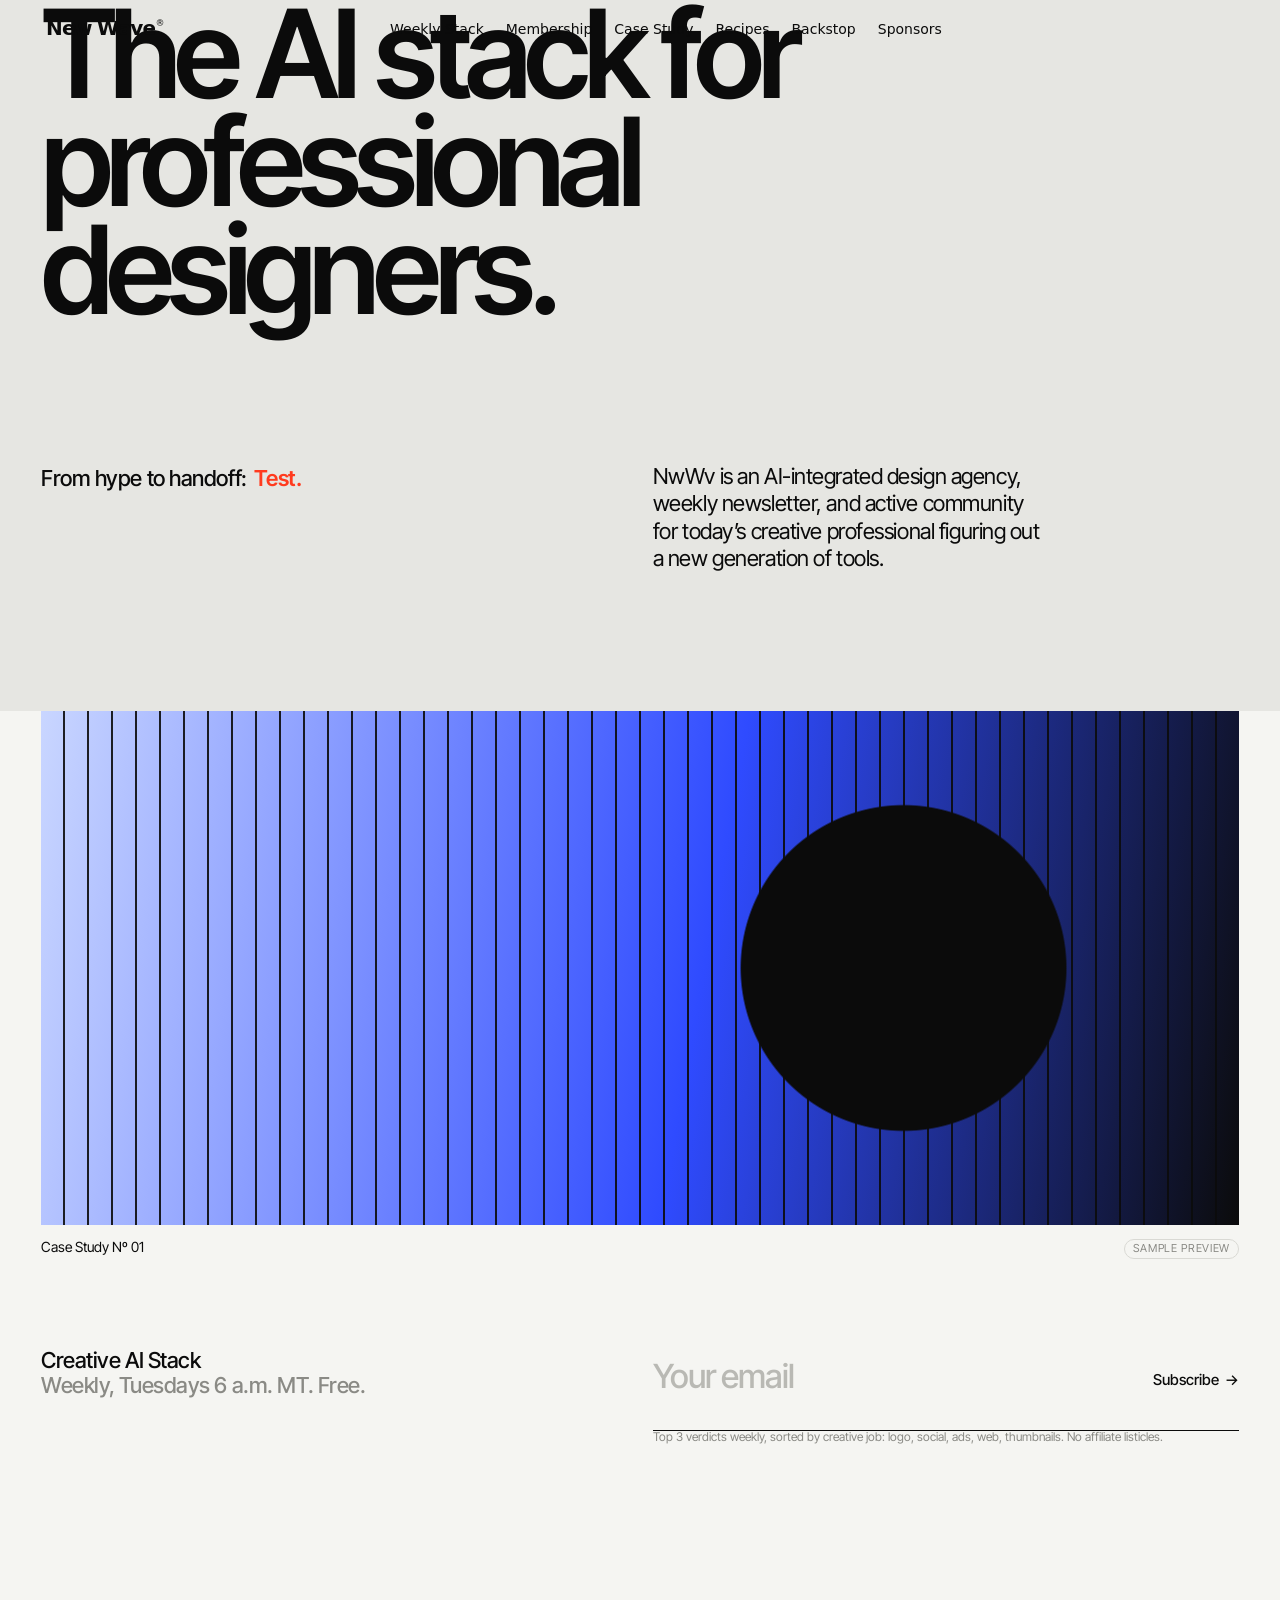
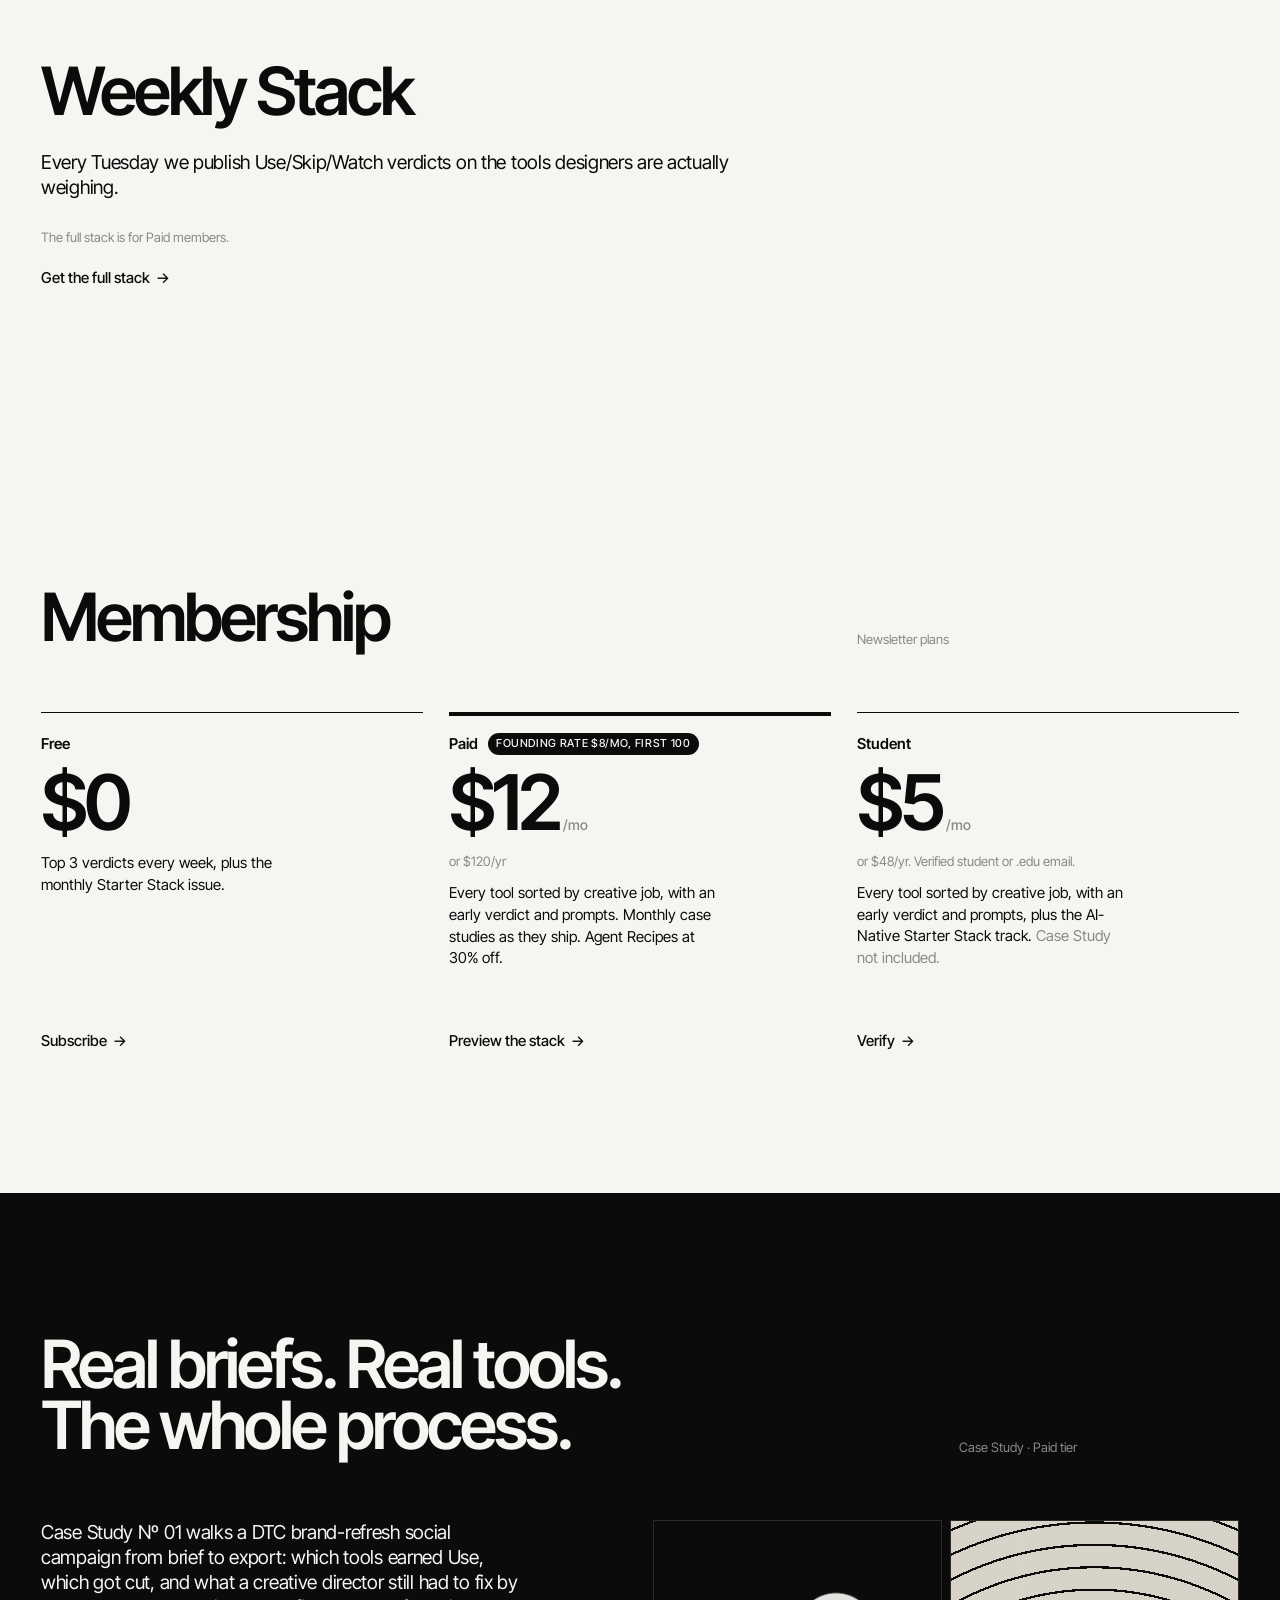
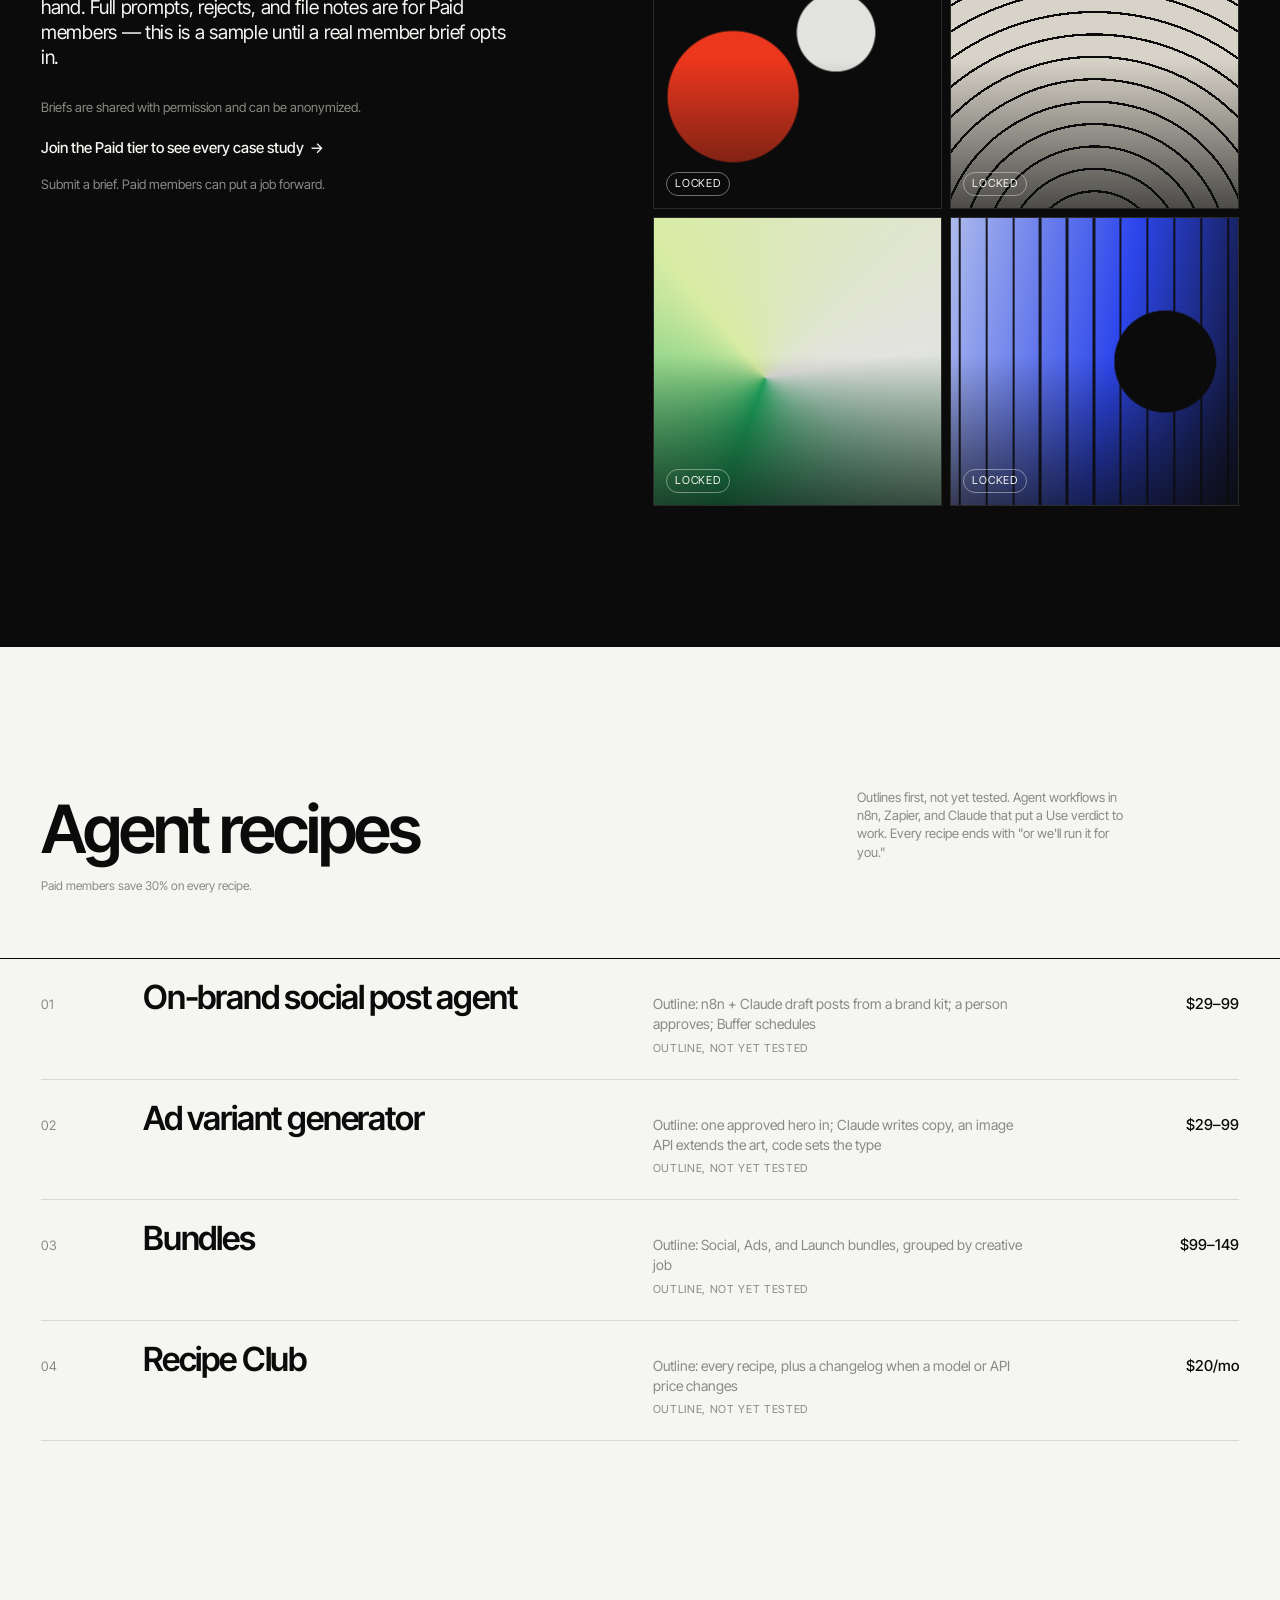
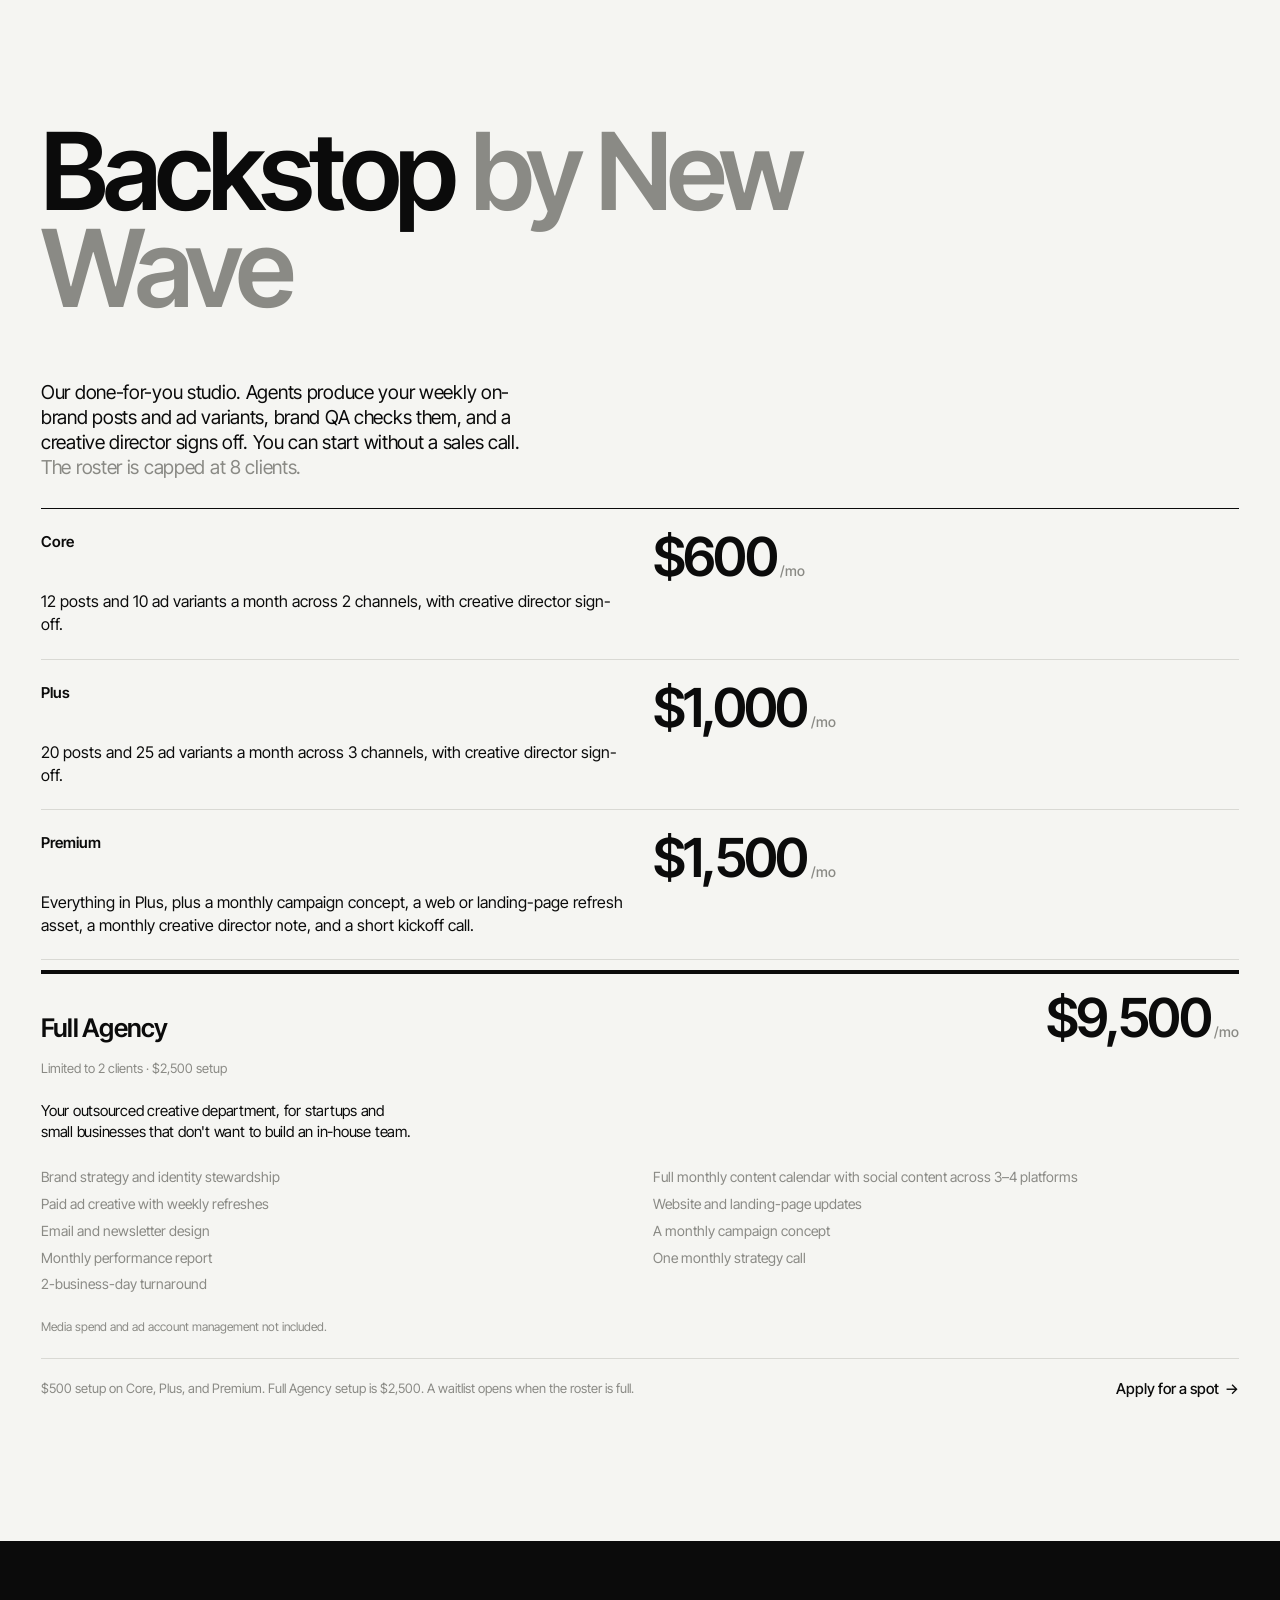
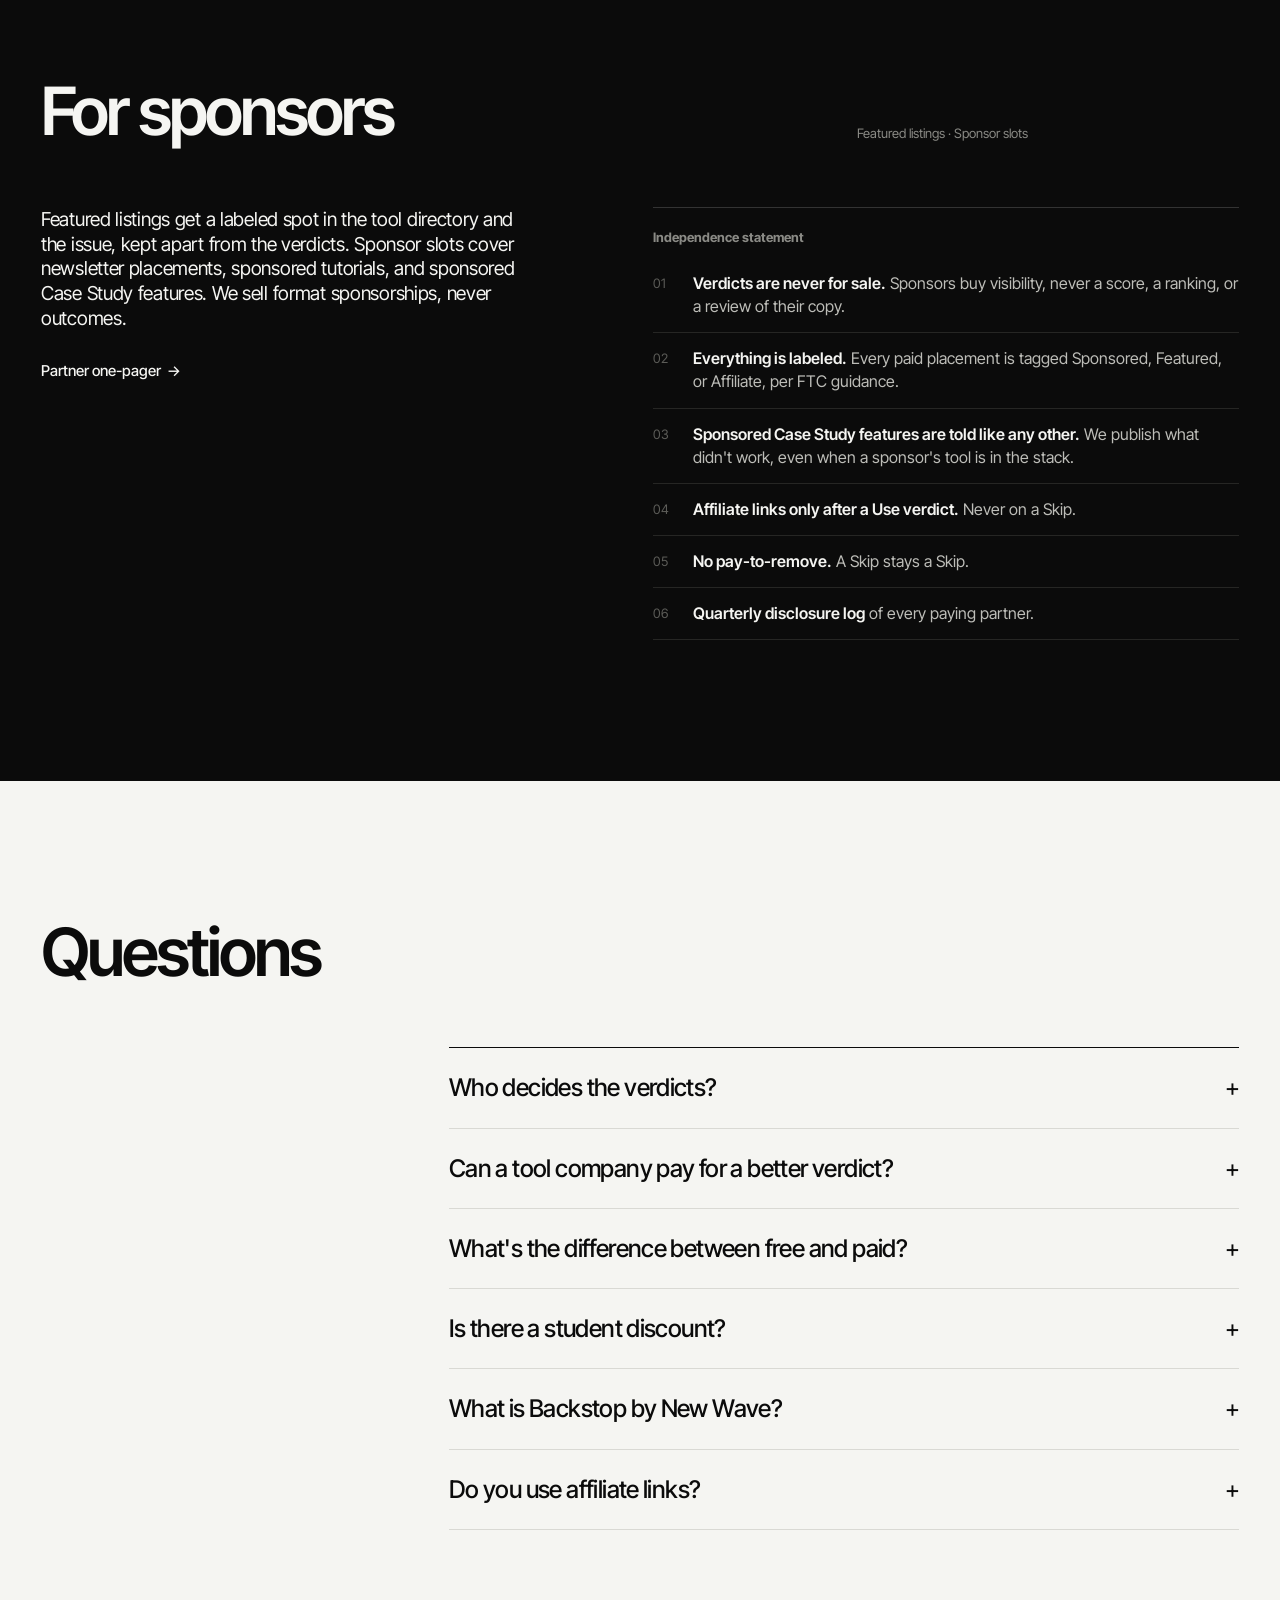
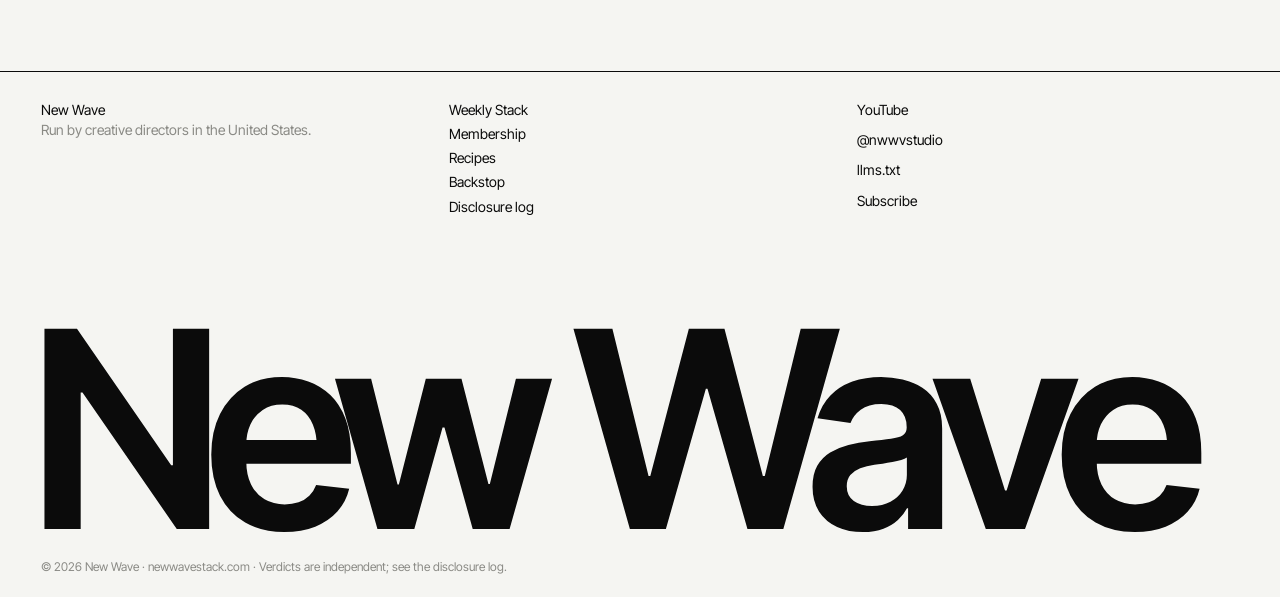
==== commit b42e5781: "Merge 9706e6e0f3e5ab40330e6ac9a59898b5dda1699f into b37abd57852aa0d4779cab8eabaa8749f10b7b72" ====
--- a/index.html
+++ b/index.html
@@ -3,21 +3,21 @@
 <head>
 <meta charset="utf-8">
 <meta name="viewport" content="width=device-width, initial-scale=1">
-<title>New Wave: Agency and the Design Resource</title>
-<meta name="description" content="AI speeds up the work. Understanding people, culture &amp; craft sets us apart. NwWv Agency &amp; Consulting, and the Design Resource for professional designers.">
+<title>New Wave: The AI stack for professional designers</title>
+<meta name="description" content="New Wave tests new AI tools on real creative jobs every week and gives a creative director's verdict: Use, Skip, or Watch. Get the Creative AI Stack newsletter, case studies, agent recipes, and Backstop, our done-for-you studio.">
 <link rel="canonical" href="https://newwavestack.com/">
 <meta name="robots" content="index, follow">
 <meta name="theme-color" content="#0b0b0b">
 <meta property="og:type" content="website">
 <meta property="og:site_name" content="New Wave">
-<meta property="og:title" content="New Wave: Agency and the Design Resource">
-<meta property="og:description" content="AI speeds up the work. Understanding people, culture &amp; craft sets us apart. NwWv Agency &amp; Consulting, and the Design Resource for professional designers.">
+<meta property="og:title" content="New Wave: The AI stack for professional designers">
+<meta property="og:description" content="Weekly Use / Skip / Watch verdicts on AI tools, sorted by creative job. From a working creative director.">
 <meta property="og:url" content="https://www.newwavestack.com">
 <meta property="og:image" content="https://www.newwavestack.com/og.png">
 <meta name="twitter:card" content="summary_large_image">
 <meta name="twitter:site" content="@nwwvstudio">
-<meta name="twitter:title" content="New Wave: Agency and the Design Resource">
-<meta name="twitter:description" content="AI speeds up the work. Understanding people, culture &amp; craft sets us apart. NwWv Agency &amp; Consulting, and the Design Resource for professional designers.">
+<meta name="twitter:title" content="New Wave: The AI stack for professional designers">
+<meta name="twitter:description" content="Weekly Use / Skip / Watch verdicts on AI tools, sorted by creative job.">
 <meta name="twitter:image" content="https://www.newwavestack.com/og.png">
 <link rel="icon" href="/favicon.ico" sizes="32x32">
 <link rel="icon" href="/favicon.svg" type="image/svg+xml">
@@ -25,24 +25,18 @@
 <link rel="manifest" href="/site.webmanifest">
 <link rel="alternate" type="text/plain" href="/llms.txt" title="LLM summary">
 <link rel="preconnect" href="https://fonts.googleapis.com"><link rel="preconnect" href="https://fonts.gstatic.com" crossorigin>
-<link href="https://fonts.googleapis.com/css2?family=Inter+Tight:ital,wght@0,400;0,500;0,600;0,700;0,800;1,400&family=Inter:wght@500;600;700;800;900&display=swap" rel="stylesheet">
+<link href="https://fonts.googleapis.com/css2?family=Inter+Tight:ital,wght@0,400;0,500;0,600;0,700;1,400&display=swap" rel="stylesheet">
 <link rel="stylesheet" href="styles.css">
 <script type="application/ld+json">
 {"@context":"https://schema.org","@graph":[
-{"@type":"Organization","@id":"https://newwavestack.com/#org","name":"New Wave","url":"https://newwavestack.com/","logo":"https://newwavestack.com/logo.png","slogan":"AI speeds up the work. Understanding people, culture & craft sets us apart.","description":"NwWv Agency & Consulting makes paid social ad creative. The Design Resource is the membership and newsletter for professional designers.","address":{"@type":"PostalAddress","addressCountry":"US"},"sameAs":["https://x.com/nwwvstudio"]},
-{"@type":"WebSite","@id":"https://newwavestack.com/#website","url":"https://newwavestack.com/","name":"New Wave","description":"Two sections: NwWv Agency & Consulting for paid social, and the Design Resource, the AI stack for professional designers.","publisher":{"@id":"https://newwavestack.com/#org"},"inLanguage":"en-US"},
+{"@type":"Organization","@id":"https://newwavestack.com/#org","name":"New Wave","url":"https://newwavestack.com/","logo":"https://newwavestack.com/logo.png","slogan":"The AI stack for professional designers","address":{"@type":"PostalAddress","addressCountry":"US"},"sameAs":["https://x.com/nwwvstudio"]},
+{"@type":"WebSite","@id":"https://newwavestack.com/#website","url":"https://newwavestack.com/","name":"New Wave","description":"Weekly Use / Skip / Watch verdicts on AI tools for professional designers.","publisher":{"@id":"https://newwavestack.com/#org"},"inLanguage":"en-US"},
 {"@type":"FAQPage","mainEntity":[
 {"@type":"Question","name":"Who decides the verdicts?","acceptedAnswer":{"@type":"Answer","text":"A working creative director makes every final Use / Skip / Watch call. These early verdicts come from public documentation and pricing, not from a finished hands-on test. When a verdict changes after a real brief, we will say so."}},
 {"@type":"Question","name":"Can a tool company pay for a better verdict?","acceptedAnswer":{"@type":"Answer","text":"No. Sponsors and featured listings buy labeled visibility, never a score, a ranking, or copy review. There is no pay-to-remove for Skip verdicts."}},
-{"@type":"Question","name":"What is the difference between free and paid?","acceptedAnswer":{"@type":"Answer","text":"Free readers get the top 3 verdicts in the Tuesday newsletter. The full Weekly Stack is for Paid members. Paid is $12/mo or $120/yr, with a founding rate of $8/mo for the first 100 members. Paid includes the Weekly Stack, Case Studies, and 30% off every Agent Recipe. Tested samples are not in this issue yet."}},
+{"@type":"Question","name":"What is the difference between free and paid?","acceptedAnswer":{"@type":"Answer","text":"Free readers get the top 3 verdicts in the Tuesday newsletter. The full Weekly Stack is for Paid members. Paid is $12/mo or $120/yr, with a founding rate of $8/mo for the first 100 members. Paid members get every tool sorted by creative job, prompts, and monthly case studies as they ship, plus 30% off every Agent Recipe. Tested samples are not in this issue yet."}},
 {"@type":"Question","name":"Is there a student discount?","acceptedAnswer":{"@type":"Answer","text":"Yes. Verified students or .edu emails get the paid newsletter for $5/mo or $48/yr, plus the AI-Native Starter Stack track. Case Study is not included."}},
-{"@type":"Question","name":"Is hiring NwWv Studio part of membership?","acceptedAnswer":{"@type":"Answer","text":"No. NwWv Agency & Consulting is a separate section from the Design Resource. Memberships are for designers learning the stack."}},
-{"@type":"Question","name":"What is Case Study Nº 01?","acceptedAnswer":{"@type":"Answer","text":"Case Study Nº 01 is how New Wave uses AI agents to win Backstop clients. The public page shows each count as an em dash, labeled live from week 1. The full breakdown is for Paid members. Later case studies come from Paid-member briefs."}},
-{"@type":"Question","name":"What is NwWv Agency & Consulting?","acceptedAnswer":{"@type":"Answer","text":"Paid social creative for Meta and TikTok. Start with a Creative Audit for $750. Backstop retainers are Core $600, Plus $1,000, or Premium $1,500 per month, plus a $500 setup fee. Full Agency is $9,500 per month plus a $2,500 setup fee, limited to 2 clients. Consulting is Launch Round at $1,800, AI Creative Workflow Setup at $3,500 (workshop only $1,500), and Creative Director Advisory at $1,500 per month. Send the inquiry form on this page."}},
-{"@type":"Question","name":"Why do you make fewer ads than other studios?","acceptedAnswer":{"@type":"Answer","text":"Volume isn't the goal. In a feed this crowded, ten average ads lose to two good ones. AI lets us explore widely. Creative directors make sure only the strongest work ships, and testing shows us what to make next."}},
-{"@type":"Question","name":"Is the audit just a pitch for a retainer?","acceptedAnswer":{"@type":"Answer","text":"No. The audit is yours to keep and use however you like, with your team or anyone else. If you do start Backstop within 30 days, the full fee counts toward setup and your first month."}},
-{"@type":"Question","name":"Who does the work?","acceptedAnswer":{"@type":"Answer","text":"Creative directors in the United States lead every engagement. AI handles first drafts and variations. A person sets the concept, checks every asset against your brand, and signs off before anything reaches you."}},
-{"@type":"Question","name":"How do I hire NwWv Studio?","acceptedAnswer":{"@type":"Answer","text":"Use the inquiry form on this page. Choose Creative Audit, a Backstop retainer, Launch Round, Workflow Setup, CD Advisory, or Not sure. The studio replies to the email you give. The form does not add you to the newsletter."}},
+{"@type":"Question","name":"What is Backstop by New Wave?","acceptedAnswer":{"@type":"Answer","text":"Our done-for-you studio. Agents produce weekly on-brand social posts and ad variants, and a human creative director approves them. Plans are $600, $1,000, or $1,500 per month plus a $500 setup fee, with a roster capped at 8 clients. Full Agency is $9,500 per month plus a $2,500 setup fee, limited to 2 clients."}},
 {"@type":"Question","name":"Do you use affiliate links?","acceptedAnswer":{"@type":"Answer","text":"Only on tools rated Use, always disclosed, and never on tools rated Skip. Affiliate status never decides a verdict."}}
 ]}]}
 </script>
@@ -53,7 +47,7 @@
   <a href="#" class="logo" aria-label="New Wave">N<span class="logo-drop">e</span>w<span class="logo-drop">&nbsp;</span>W<span class="logo-drop">a</span>v<span class="logo-drop">e</span><sup>®</sup></a>
   <nav aria-label="Primary">
     <ul class="navlinks" id="navlinks">
-      <li><a href="#agency">Studio</a></li><li><a href="#resource">Design Resource</a></li>
+      <li><a href="#weekly-stack">Weekly Stack</a></li><li><a href="#membership">Membership</a></li><li><a href="#case-study">Case Study</a></li><li><a href="#recipes">Recipes</a></li><li><a href="#backstop">Backstop</a></li><li><a href="#sponsors">Sponsors</a></li>
     </ul>
   </nav>
   <a class="navcta" href="#subscribe">Subscribe</a>
@@ -61,213 +55,26 @@
 </header>
 
 <main id="main">
-<section class="hero" aria-labelledby="hero-h">
-  <div class="hero-stage">
-    <h1 id="hero-h" class="hero-type" aria-label="AI speeds up the work. Understanding people, culture &amp; craft sets us apart.">
-      <span class="l l-ai" aria-hidden="true">AI speeds</span>
-      <span class="l l-up" aria-hidden="true">up the</span>
-      <span class="l l-work" aria-hidden="true">work.</span>
-      <span class="l l-under" aria-hidden="true">Under-</span>
-      <span class="l l-stand" aria-hidden="true">standing</span>
-      <span class="l l-people" aria-hidden="true">people, culture &amp; craft</span>
-      <span class="l l-sets" aria-hidden="true">sets us apart.</span>
-    </h1>
-    <form id="subscribe" class="signup hero-square" action="https://www.newwavestack.com/api/subscribe" method="post" aria-label="Design Resource signup">
-      <div class="sq-top">
-        <p class="sq-label"><i></i>THE DESIGN RESOURCE</p>
-        <div class="pitch">
-          <p>The AI Stack for Professional Designers.</p>
-          <p>Weekly Tool Critiques, AI Agent Workflows, and Community Case Studies.</p>
-        </div>
-      </div>
-      <div class="sq-bot">
-        <label for="email" class="sr">Email address</label>
-        <input class="hp" type="text" name="website_url" tabindex="-1" autocomplete="off" aria-hidden="true">
-        <div class="join-row">
-          <input id="email" type="email" name="email" placeholder="Email" required autocomplete="email" maxlength="254">
-          <button type="submit">Join</button>
-        </div>
-        <p class="ok" role="status" aria-live="polite" hidden></p>
-        <a class="sq-details" href="#resource">Details <span aria-hidden="true">↗</span></a>
-      </div>
-    </form>
-    <a class="hire-orb" href="#agency">
-      <span class="orb" aria-hidden="true">
-        <svg class="wave-run" viewBox="0 0 112 36" width="112" height="36" focusable="false" aria-hidden="true">
-          <path d="M0 18 Q7 6 14 18 T28 18 T42 18 T56 18 T70 18 T84 18 T98 18 T112 18" fill="none" stroke="#fff" stroke-width="2.2" stroke-linecap="round"/>
-        </svg>
-      </span>
-      <span>Hire NwWv Studio</span>
-    </a>
-  </div>
-</section>
-
-<div id="studio"></div>
-<div id="backstop"></div>
-<section id="agency" class="sec" aria-labelledby="a-h">
-  <header class="sec-h grid">
-    <h2 id="a-h" class="c-1-12 h-l">NwWv Agency <span class="studio-sub">&amp; Consulting</span></h2>
-  </header>
-  <div class="grid">
-    <p class="c-1-8 body-l">Paid social creative for Meta and TikTok, grounded in real audience insight. Fewer, better ads, tested until they cut through the noise. The audience comes before the variants.</p>
-    <p class="c-1-8"><a class="arrow-btn" href="#inquire" data-interest="Not sure">Start an inquiry <i>→</i></a></p>
-
-    <p class="kicker">How it runs</p>
-    <ol class="steps">
-      <li class="step"><p class="idx">01 <span class="who human">Human</span></p><h3>Insight</h3><p>A person reads the audience and the culture before any ads are made.</p></li>
-      <li class="step"><p class="idx">02 <span class="who agent">Agent</span></p><h3>Make</h3><p>Variants, copy, resizes, and quick cuts from the brief.</p></li>
-      <li class="step"><p class="idx">03 <span class="who agent">Agent</span></p><h3>Test</h3><p>The set runs on Meta and TikTok so the data can show what cuts through.</p></li>
-      <li class="step"><p class="idx">04 <span class="who human">Human</span></p><h3>Pick</h3><p>A person reads the results and chooses the winners.</p></li>
-      <li class="step"><p class="idx">05 <span class="who human">Human</span></p><h3>Refresh</h3><p>Next week's ads come from what won, not from making more for its own sake.</p></li>
-    </ol>
-    <p class="c-1-8 fine">Creative directors in the United States lead every engagement. AI drafts. A person sets the concept, checks the brand, and signs off.</p>
-  </div>
-</section>
-
-<section id="case-study" class="sec ink" aria-labelledby="s-h">
-  <header class="sec-h grid"><p class="c-1-12 meta">Case Study Nº 01</p><h2 id="s-h" class="c-1-12 h-l">How New Wave uses AI agents to win Backstop clients.</h2></header>
-  <div class="grid">
-    <p class="c-1-8 body-l">New Wave is the first brief. Agents look for leads, write outreach, and build the pitch. The counts below stay blank until the week produces them.</p>
-    <ul class="metrics c-1-12" aria-label="Case Study Nº 01, live from week 1">
-      <li class="metric"><b>—</b><span>Leads sourced by agents</span><span class="live">Live from week 1</span></li>
-      <li class="metric"><b>—</b><span>Replies</span><span class="live">Live from week 1</span></li>
-      <li class="metric"><b>—</b><span>Calls booked</span><span class="live">Live from week 1</span></li>
-      <li class="metric"><b>—</b><span>Backstop clients signed</span><span class="live">Live from week 1</span></li>
-      <li class="metric"><b>—</b><span>Agent and tool spend</span><span class="live">Live from week 1</span></li>
-    </ul>
-    <div class="c-1-8">
-      <p class="meta">The full breakdown is for Paid members. Later case studies come from Paid-member briefs.</p>
-      <a class="btn-fill act-cta" href="#membership">Join Paid for the full breakdown <i>→</i></a>
-    </div>
-  </div>
-</section>
-
-<section id="ways" class="sec" aria-labelledby="w-h">
-  <header class="sec-h grid">
-    <h2 id="w-h" class="c-1-8 h-l">Ways to work with us</h2>
-    <p class="c-1-8 body-l">Start with an audit, stay for a retainer, or set the system up with your own team.</p>
-  </header>
-  <div class="grid">
-    <ul class="ways c-1-12">
-      <li>
-        <h3>Creative Audit</h3>
-        <p>What to cut, what to keep, and three things worth testing next.</p>
-        <a class="arrow-btn" href="#inquire" data-interest="Creative Audit">Inquire <i>→</i></a>
-      </li>
-      <li>
-        <h3>Core</h3>
-        <p>A monthly set of paid-social ads on two channels, signed off by a creative director.</p>
-        <a class="arrow-btn" href="#inquire" data-interest="Backstop retainer" data-plan="Core">Inquire <i>→</i></a>
-      </li>
-      <li>
-        <h3>Plus</h3>
-        <p>More ads across three channels, signed off by a creative director.</p>
-        <a class="arrow-btn" href="#inquire" data-interest="Backstop retainer" data-plan="Plus">Inquire <i>→</i></a>
-      </li>
-      <li>
-        <h3>Premium</h3>
-        <p>Plus a monthly campaign concept, a page refresh, and a note from the creative director.</p>
-        <a class="arrow-btn" href="#inquire" data-interest="Backstop retainer" data-plan="Premium">Inquire <i>→</i></a>
-      </li>
-      <li>
-        <h3>Full Agency</h3>
-        <p>An outsourced creative department, for a small roster that doesn't want an in-house team.</p>
-        <a class="arrow-btn" href="#inquire" data-interest="Backstop retainer" data-plan="Full Agency">Inquire <i>→</i></a>
-      </li>
-      <li>
-        <h3>Launch Round</h3>
-        <p>One concept, a small set of test ads, and a readout of what won.</p>
-        <a class="arrow-btn" href="#inquire" data-interest="Launch Round">Inquire <i>→</i></a>
-      </li>
-      <li>
-        <h3>AI Creative Workflow Setup</h3>
-        <p>Your team keeps making the ads. We set up the tools, the checks, and the cadence.</p>
-        <a class="arrow-btn" href="#inquire" data-interest="Workflow Setup">Inquire <i>→</i></a>
-      </li>
-      <li>
-        <h3>Creative Director Advisory</h3>
-        <p>A creative director in your corner, deciding what runs and what doesn't.</p>
-        <a class="arrow-btn" href="#inquire" data-interest="CD Advisory">Inquire <i>→</i></a>
-      </li>
-    </ul>
-    <details class="see-price c-1-12">
-      <summary>See pricing</summary>
-      <ul>
-        <li><span class="num">Creative Audit · $750</span> Up to 20 Meta and TikTok ads, each marked cut, keep, make, or test. Three test briefs, a 10-minute recorded walkthrough, and a 30-minute call. 5 business days. The full fee counts toward setup and the first month if you start Backstop within 30 days.</li>
-        <li><span class="num">Core · $600/mo</span> 12 paid-social ads and 10 variants a month across 2 channels, with creative director sign-off. $500 setup.</li>
-        <li><span class="num">Plus · $1,000/mo</span> 20 paid-social ads and 25 variants a month across 3 channels, with creative director sign-off. $500 setup.</li>
-        <li><span class="num">Premium · $1,500/mo</span> Everything in Plus, plus a monthly campaign concept, a web or landing-page refresh, a monthly creative director note, and a short kickoff call. $500 setup.</li>
-        <li><span class="num">Full Agency · $9,500/mo</span> Limited to 2 clients. $2,500 setup. Brand strategy and identity stewardship. Full monthly content calendar with social content across 3–4 platforms. Paid ad creative with weekly refreshes. Website and landing-page updates. Email and newsletter design. A monthly campaign concept. Monthly performance report. One monthly strategy call. 2-business-day turnaround. Media spend and ad account management not included.</li>
-        <li><span class="num">Launch Round · $1,800</span> One concept with three angles, 6–8 test ads for Meta and TikTok, a 2-week test plan, and a readout that names the winner. Ads in 2 weeks. The setup fee is waived if you continue.</li>
-        <li><span class="num">AI Creative Workflow Setup · $3,500</span> Tool picks, a prompt and brand library, a brand QA checklist, sign-off steps, a testing cadence, and a live training. 3 weeks. Workshop only: $1,500.</li>
-        <li><span class="num">Creative Director Advisory · $1,500/mo</span> Two calls a month, written feedback on up to 10 concepts a week, and a monthly note on what to keep, kill, and make next.</li>
-        <li><span class="num">Roster</span> $500 setup on Core, Plus, and Premium. Full Agency setup is $2,500. The roster is capped at 8 clients. A waitlist opens when the roster is full.</li>
-      </ul>
-    </details>
-  </div>
-</section>
-
-<section id="inquire" class="sec" aria-labelledby="i-h">
-  <header class="sec-h grid">
-    <h2 id="i-h" class="c-1-8 h-l">Inquiry</h2>
-    <p class="c-1-8 body-l">Tell us what you need. The studio replies to the email you give.</p>
-  </header>
-  <div class="grid">
-  <form class="inquiry c-1-12" action="https://www.newwavestack.com/api/inquiry" method="post" aria-label="Studio inquiry">
+<section class="hero grid" aria-labelledby="hero-h">
+  <h1 id="hero-h" class="display">The AI stack for professional designers.</h1>
+  <p class="hero-verb c-1-5" aria-live="off">From hype to handoff: <span class="rot" data-rot><b class="v-use">Explore.</b><b class="v-skp">Test.</b><b class="v-wat">Design.</b></span></p>
+  <p class="hero-lede c-7-12">NwWv is an AI-integrated design agency, weekly newsletter, and active community for today’s creative professional figuring out a new generation of tools.</p>
+</section>
+
+<section class="plate-hero" aria-label="Case Study Nº 01, sample preview">
+  <figure class="plate p-a reveal"><div class="art art-1" role="img" aria-label="Abstract artwork for Case Study Nº 01"></div><figcaption><span>Case Study Nº 01</span><span class="lbl">Sample preview</span></figcaption></figure>
+</section>
+
+<section id="subscribe" class="grid signup-row" aria-labelledby="sub-h">
+  <h2 id="sub-h" class="c-1-5 h-s">Creative AI Stack<br><span class="mute">Weekly, Tuesdays 6 a.m. MT. Free.</span></h2>
+  <form class="signup c-7-12" action="https://www.newwavestack.com/api/subscribe" method="post" aria-label="Newsletter signup">
+    <label for="email" class="sr">Email address</label>
     <input class="hp" type="text" name="website_url" tabindex="-1" autocomplete="off" aria-hidden="true">
-    <input type="hidden" name="plan" value="">
-    <label>Name
-      <input name="name" type="text" required autocomplete="name" maxlength="120">
-    </label>
-    <label>Email
-      <input id="inquiry-email" name="email" type="email" required autocomplete="email" maxlength="254">
-    </label>
-    <label>Brand / company
-      <input name="brand" type="text" required autocomplete="organization" maxlength="160">
-    </label>
-    <label>Website or social link
-      <input name="link" type="text" required autocomplete="url" maxlength="300" placeholder="yoursite.com or @handle">
-    </label>
-    <label>Interest
-      <select name="interest" required>
-        <option value="" selected>Select</option>
-        <option>Creative Audit</option>
-        <option>Backstop retainer</option>
-        <option>Launch Round</option>
-        <option>Workflow Setup</option>
-        <option>CD Advisory</option>
-        <option>Not sure</option>
-      </select>
-    </label>
-    <label>Monthly budget range <span class="mute">(optional)</span>
-      <select name="budget">
-        <option value="">Select</option>
-        <option>Under $1,000</option>
-        <option>$1,000–$2,500</option>
-        <option>$2,500–$5,000</option>
-        <option>$5,000–$10,000</option>
-        <option>$10,000+</option>
-      </select>
-    </label>
-    <label class="full">Message <span class="mute">(optional)</span>
-      <textarea name="message" rows="4" maxlength="2000"></textarea>
-    </label>
-    <div class="full">
-      <button type="submit" class="btn-ink">Send inquiry <i>→</i></button>
-      <p class="ok" role="status" aria-live="polite" hidden></p>
-    </div>
+    <input id="email" type="email" name="email" placeholder="Your email" required autocomplete="email" maxlength="254">
+    <button type="submit" class="arrow-btn" aria-label="Subscribe">Subscribe <i>→</i></button>
+    <p class="fine">Top 3 verdicts weekly, sorted by creative job: logo, social, ads, web, thumbnails. No affiliate listicles.</p>
+    <p class="ok" role="status" aria-live="polite" hidden></p>
   </form>
-  </div>
-</section>
-
-<section id="resource" class="sec" aria-labelledby="res-h">
-  <header class="sec-h grid">
-    <p class="c-1-12 kicker">The Design Resource</p>
-    <h2 id="res-h" class="c-1-12 h-l">The AI stack for professional designers.</h2>
-  </header>
-  <div class="grid">
-    <p class="c-1-8 body-l">What members get: the Weekly Stack, agent recipes, and a community of working creatives. The full stack and case studies are for Paid members.</p>
-  </div>
 </section>
 
 <div id="verdicts"></div>
@@ -285,46 +92,104 @@
 
 <div id="pricing"></div>
 <section id="membership" class="sec" aria-labelledby="p-h">
-  <header class="sec-h grid"><h2 id="p-h" class="c-1-8 h-l">Membership</h2></header>
-  <div class="grid">
-    <p class="c-1-8 body-l">Free is the Tuesday top 3. Paid is the full Weekly Stack, case studies, and 30% off every recipe. Students get the starter track.</p>
-    <p class="c-1-8 member-links"><a class="arrow-btn" href="#subscribe">Subscribe <i>→</i></a><a class="arrow-btn" href="/stack.html">Preview the stack <i>→</i></a></p>
-    <details class="see-price c-1-8">
-      <summary>See pricing</summary>
-      <ul>
-        <li><span class="num">Free · $0</span> Top 3 verdicts every week, plus the monthly Starter Stack issue.</li>
-        <li><span class="num">Paid · $12/mo or $120/yr</span> Founding rate $8/mo for the first 100. The full Weekly Stack, Case Studies, and 30% off every Agent Recipe.</li>
-        <li><span class="num">Student · $5/mo or $48/yr</span> Verified student or .edu email. Every tool sorted by creative job, with an early verdict and prompts, plus the AI-Native Starter Stack track. Case Study is not included.</li>
-      </ul>
-    </details>
+  <header class="sec-h grid"><h2 id="p-h" class="c-1-8 h-l">Membership</h2><p class="c-9-12 meta">Newsletter plans</p></header>
+  <div class="plans grid">
+    <article class="plan c-1-4"><h3>Free</h3><p class="amt">$0</p><p>Top 3 verdicts every week, plus the monthly Starter Stack issue.</p><a class="arrow-btn" href="#subscribe">Subscribe <i>→</i></a></article>
+    <article class="plan c-5-8 on"><h3>Paid <span class="flag">Founding rate $8/mo, first 100</span></h3><p class="amt">$12<small>/mo</small></p><p class="meta">or $120/yr</p><p>Every tool sorted by creative job, with an early verdict and prompts. Monthly case studies as they ship. Agent Recipes at 30% off.</p><a class="arrow-btn" href="/stack.html">Preview the stack <i>→</i></a></article>
+    <article class="plan c-9-12"><h3>Student</h3><p class="amt">$5<small>/mo</small></p><p class="meta">or $48/yr. Verified student or .edu email.</p><p>Every tool sorted by creative job, with an early verdict and prompts, plus the AI-Native Starter Stack track. <span class="mute">Case Study not included.</span></p><a class="arrow-btn" href="#">Verify <i>→</i></a></article>
+  </div>
+</section>
+
+<section id="case-study" class="sec ink" aria-labelledby="s-h">
+  <header class="sec-h grid"><h2 id="s-h" class="c-1-9 h-l">Real briefs. Real tools.<br>The whole process.</h2><p class="c-10-12 meta">Case Study · Paid tier</p></header>
+  <div class="grid">
+    <div class="c-1-5">
+      <p class="body-l">Case Study Nº 01 walks a DTC brand-refresh social campaign from brief to export: which tools earned Use, which got cut, and what a creative director still had to fix by hand. Full prompts, rejects, and file notes are for Paid members — this is a sample until a real member brief opts in.</p>
+      <p class="meta dim">Briefs are shared with permission and can be anonymized.</p>
+      <a class="arrow-btn act-cta" href="#membership">Join the Paid tier to see every case study <i>→</i></a>
+      <p class="meta dim">Submit a brief. Paid members can put a job forward.</p>
+    </div>
+    <div class="c-7-12">
+      <div class="previews">
+        <div class="tile"><div class="art art-2" role="presentation"></div><span class="lock">Locked</span></div>
+        <div class="tile"><div class="art art-3" role="presentation"></div><span class="lock">Locked</span></div>
+        <div class="tile"><div class="art art-4" role="presentation"></div><span class="lock">Locked</span></div>
+        <div class="tile"><div class="art art-1" role="presentation"></div><span class="lock">Locked</span></div>
+      </div>
+    </div>
   </div>
 </section>
 
 <section id="recipes" class="sec" aria-labelledby="r-h">
-  <header class="sec-h grid"><h2 id="r-h" class="c-1-8 h-l">Agent recipes</h2><p class="c-9-12 meta">Outlines first, not yet tested. Agent workflows in n8n, Zapier, and Claude that put a Use verdict to work. Every recipe ends with "or we'll run it for you."</p><p class="fine c-1-12 recipe-note">Paid members save 30% on every recipe. Outlines $29–99, bundles $99–149, Recipe Club $20/mo.</p></header>
+  <header class="sec-h grid"><h2 id="r-h" class="c-1-8 h-l">Agent recipes</h2><p class="c-9-12 meta">Outlines first, not yet tested. Agent workflows in n8n, Zapier, and Claude that put a Use verdict to work. Every recipe ends with "or we'll run it for you."</p><p class="fine c-1-12 recipe-note">Paid members save 30% on every recipe.</p></header>
   <ul class="index">
-    <li><a href="#"><span class="n">01</span><span class="t">On-brand social post agent</span><span class="d">Outline: n8n + Claude draft posts from a brand kit; a person approves; Buffer schedules</span><span class="s">Outline, not yet tested</span></a></li>
-    <li><a href="#"><span class="n">02</span><span class="t">Ad variant generator</span><span class="d">Outline: one approved hero in; Claude writes copy, an image API extends the art, code sets the type</span><span class="s">Outline, not yet tested</span></a></li>
-    <li><a href="#"><span class="n">03</span><span class="t">Bundles</span><span class="d">Outline: Social, Ads, and Launch bundles, grouped by creative job</span><span class="s">Outline, not yet tested</span></a></li>
-    <li><a href="#"><span class="n">04</span><span class="t">Recipe Club</span><span class="d">Outline: every recipe, plus a changelog when a model or API price changes</span><span class="s">Outline, not yet tested</span></a></li>
+    <li><a href="#"><span class="n">01</span><span class="t">On-brand social post agent</span><span class="d">Outline: n8n + Claude draft posts from a brand kit; a person approves; Buffer schedules</span><span class="s">Outline, not yet tested</span><span class="p">$29–99</span></a></li>
+    <li><a href="#"><span class="n">02</span><span class="t">Ad variant generator</span><span class="d">Outline: one approved hero in; Claude writes copy, an image API extends the art, code sets the type</span><span class="s">Outline, not yet tested</span><span class="p">$29–99</span></a></li>
+    <li><a href="#"><span class="n">03</span><span class="t">Bundles</span><span class="d">Outline: Social, Ads, and Launch bundles, grouped by creative job</span><span class="s">Outline, not yet tested</span><span class="p">$99–149</span></a></li>
+    <li><a href="#"><span class="n">04</span><span class="t">Recipe Club</span><span class="d">Outline: every recipe, plus a changelog when a model or API price changes</span><span class="s">Outline, not yet tested</span><span class="p">$20/mo</span></a></li>
   </ul>
 </section>
 
-<div id="sponsors"></div>
+<section id="backstop" class="sec" aria-labelledby="b-h">
+  <header class="sec-h grid"><h2 id="b-h" class="c-1-10 display-2">Backstop<span class="mute"> by New Wave</span></h2></header>
+  <div class="grid">
+    <p class="c-1-5 body-l">Our done-for-you studio. Agents produce your weekly on-brand posts and ad variants, brand QA checks them, and a creative director signs off. You can start without a sales call. <span class="mute">The roster is capped at 8 clients.</span></p>
+    <div class="c-7-12 tiers">
+      <article class="tier"><h3>Core</h3><p class="amt">$600<small>/mo</small></p><p>12 posts and 10 ad variants a month across 2 channels, with creative director sign-off.</p></article>
+      <article class="tier"><h3>Plus</h3><p class="amt">$1,000<small>/mo</small></p><p>20 posts and 25 ad variants a month across 3 channels, with creative director sign-off.</p></article>
+      <article class="tier"><h3>Premium</h3><p class="amt">$1,500<small>/mo</small></p><p>Everything in Plus, plus a monthly campaign concept, a web or landing-page refresh asset, a monthly creative director note, and a short kickoff call.</p></article>
+      <article class="tier tier-flag">
+        <h3>Full Agency</h3>
+        <p class="amt">$9,500<small>/mo</small></p>
+        <p class="limit">Limited to 2 clients · $2,500 setup</p>
+        <p class="pitch">Your outsourced creative department, for startups and small businesses that don't want to build an in-house team.</p>
+        <ul class="includes">
+          <li>Brand strategy and identity stewardship</li>
+          <li>Full monthly content calendar with social content across 3–4 platforms</li>
+          <li>Paid ad creative with weekly refreshes</li>
+          <li>Website and landing-page updates</li>
+          <li>Email and newsletter design</li>
+          <li>A monthly campaign concept</li>
+          <li>Monthly performance report</li>
+          <li>One monthly strategy call</li>
+          <li>2-business-day turnaround</li>
+        </ul>
+        <p class="fine">Media spend and ad account management not included.</p>
+      </article>
+      <div class="tier-foot"><p class="meta">$500 setup on Core, Plus, and Premium. Full Agency setup is $2,500. A waitlist opens when the roster is full.</p><a href="#" class="arrow-btn">Apply for a spot <i>→</i></a></div>
+    </div>
+  </div>
+</section>
+
+<section id="sponsors" class="sec ink" aria-labelledby="sp-h">
+  <header class="sec-h grid"><h2 id="sp-h" class="c-1-8 h-l">For sponsors</h2><p class="c-9-12 meta">Featured listings · Sponsor slots</p></header>
+  <div class="grid">
+    <div class="c-1-5">
+      <p class="body-l">Featured listings get a labeled spot in the tool directory and the issue, kept apart from the verdicts. Sponsor slots cover newsletter placements, sponsored tutorials, and sponsored Case Study features. We sell format sponsorships, never outcomes.</p>
+      <a class="arrow-btn" href="#">Partner one-pager <i>→</i></a>
+    </div>
+    <aside class="c-7-12 indep" aria-labelledby="ind-h">
+      <h3 id="ind-h" class="meta">Independence statement</h3>
+      <ol>
+        <li><span><b>Verdicts are never for sale.</b> Sponsors buy visibility, never a score, a ranking, or a review of their copy.</span></li>
+        <li><span><b>Everything is labeled.</b> Every paid placement is tagged Sponsored, Featured, or Affiliate, per FTC guidance.</span></li>
+        <li><span><b>Sponsored Case Study features are told like any other.</b> We publish what didn't work, even when a sponsor's tool is in the stack.</span></li>
+        <li><span><b>Affiliate links only after a Use verdict.</b> Never on a Skip.</span></li>
+        <li><span><b>No pay-to-remove.</b> A Skip stays a Skip.</span></li>
+        <li><span><b>Quarterly disclosure log</b> of every paying partner.</span></li>
+      </ol>
+    </aside>
+  </div>
+</section>
+
 <section id="faq" class="sec" aria-labelledby="f-h">
   <header class="sec-h grid"><h2 id="f-h" class="c-1-8 h-l">Questions</h2></header>
   <div class="grid"><div class="faq c-5-12">
     <details><summary>Who decides the verdicts?</summary><p>A working creative director makes every final Use / Skip / Watch call. These early verdicts come from public documentation and pricing, not from a finished hands-on test. When a verdict changes after a real brief, we will say so.</p></details>
     <details><summary>Can a tool company pay for a better verdict?</summary><p>No. Sponsors and featured listings buy labeled visibility, never a score, a ranking, or copy review. There is no pay-to-remove for Skip verdicts.</p></details>
-    <details><summary>What's the difference between free and paid?</summary><p>Free readers get the top 3 verdicts in the Tuesday newsletter. The full Weekly Stack is for Paid members. Paid is $12/mo or $120/yr, with a founding rate of $8/mo for the first 100 members. Paid includes the Weekly Stack, Case Studies, and 30% off every Agent Recipe. Tested samples are not in this issue yet.</p></details>
+    <details><summary>What's the difference between free and paid?</summary><p>Free readers get the top 3 verdicts in the Tuesday newsletter. The full Weekly Stack is for Paid members. Paid is $12/mo or $120/yr, with a founding rate of $8/mo for the first 100 members. Paid members get every tool sorted by creative job, prompts, and monthly case studies as they ship, plus 30% off every Agent Recipe. Tested samples are not in this issue yet.</p></details>
     <details><summary>Is there a student discount?</summary><p>Yes. Verified students or .edu emails get the paid newsletter for $5/mo or $48/yr, plus the AI-Native Starter Stack track. Case Study is not included.</p></details>
-    <details><summary>Is hiring NwWv Studio part of membership?</summary><p>No. NwWv Agency &amp; Consulting is a separate section from the Design Resource. Memberships are for designers learning the stack.</p></details>
-    <details><summary>What is Case Study Nº 01?</summary><p>Case Study Nº 01 is how New Wave uses AI agents to win Backstop clients. The public page shows each count as an em dash, labeled live from week 1. The full breakdown is for Paid members. Later case studies come from Paid-member briefs.</p></details>
-    <details><summary>What is NwWv Agency &amp; Consulting?</summary><p>Paid social creative for Meta and TikTok. Start with a Creative Audit for $750. Backstop retainers are Core $600, Plus $1,000, or Premium $1,500 per month, plus a $500 setup fee. Full Agency is $9,500 per month plus a $2,500 setup fee, limited to 2 clients. Consulting is Launch Round at $1,800, AI Creative Workflow Setup at $3,500 (workshop only $1,500), and Creative Director Advisory at $1,500 per month. Send the inquiry form on this page.</p></details>
-    <details><summary>Why do you make fewer ads than other studios?</summary><p>Volume isn't the goal. In a feed this crowded, ten average ads lose to two good ones. AI lets us explore widely. Creative directors make sure only the strongest work ships, and testing shows us what to make next.</p></details>
-    <details><summary>Is the audit just a pitch for a retainer?</summary><p>No. The audit is yours to keep and use however you like, with your team or anyone else. If you do start Backstop within 30 days, the full fee counts toward setup and your first month.</p></details>
-    <details><summary>Who does the work?</summary><p>Creative directors in the United States lead every engagement. AI handles first drafts and variations. A person sets the concept, checks every asset against your brand, and signs off before anything reaches you.</p></details>
-    <details><summary>How do I hire NwWv Studio?</summary><p>Use the inquiry form on this page. Choose Creative Audit, a Backstop retainer, Launch Round, Workflow Setup, CD Advisory, or Not sure. The studio replies to the email you give. The form does not add you to the newsletter.</p></details>
+    <details><summary>What is Backstop by New Wave?</summary><p>Our done-for-you studio. Agents produce weekly on-brand social posts and ad variants, and a human creative director approves them. Plans are $600, $1,000, or $1,500 per month plus a $500 setup fee, with a roster capped at 8 clients. Full Agency is $9,500 per month plus a $2,500 setup fee, limited to 2 clients.</p></details>
     <details><summary>Do you use affiliate links?</summary><p>Only on tools rated Use, always disclosed, and never on tools rated Skip. Affiliate status never decides a verdict.</p></details>
   </div></div>
 </section>
@@ -333,11 +198,11 @@
 <footer class="foot">
   <div class="grid foot-top">
     <p class="c-1-4">New Wave<br><span class="mute">Run by creative directors in the United States.</span></p>
-    <ul class="c-5-8"><li><a href="#agency">Agency</a></li><li><a href="#resource">Resource</a></li><li><a href="#case-study">Case Study</a></li><li><a href="#weekly-stack">Weekly Stack</a></li><li><a href="#membership">Membership</a></li></ul>
+    <ul class="c-5-8"><li><a href="#weekly-stack">Weekly Stack</a></li><li><a href="#membership">Membership</a></li><li><a href="#recipes">Recipes</a></li><li><a href="#backstop">Backstop</a></li><li><a href="#sponsors">Disclosure log</a></li></ul>
     <ul class="c-9-12"><li><a href="#">YouTube</a></li><li><a href="https://x.com/nwwvstudio" target="_blank" rel="noopener">@nwwvstudio</a></li><li><a href="/llms.txt">llms.txt</a></li><li><a href="#subscribe">Subscribe</a></li></ul>
   </div>
   <p class="wordmark" aria-hidden="true">New Wave</p>
-  <p class="fine foot-fine">© 2026 New Wave · newwavestack.com · Verdicts are independent and never for sale.</p>
+  <p class="fine foot-fine">© 2026 New Wave · newwavestack.com · Verdicts are independent; see the disclosure log.</p>
 </footer>
 <script src="main.js" defer></script>
 </body>
